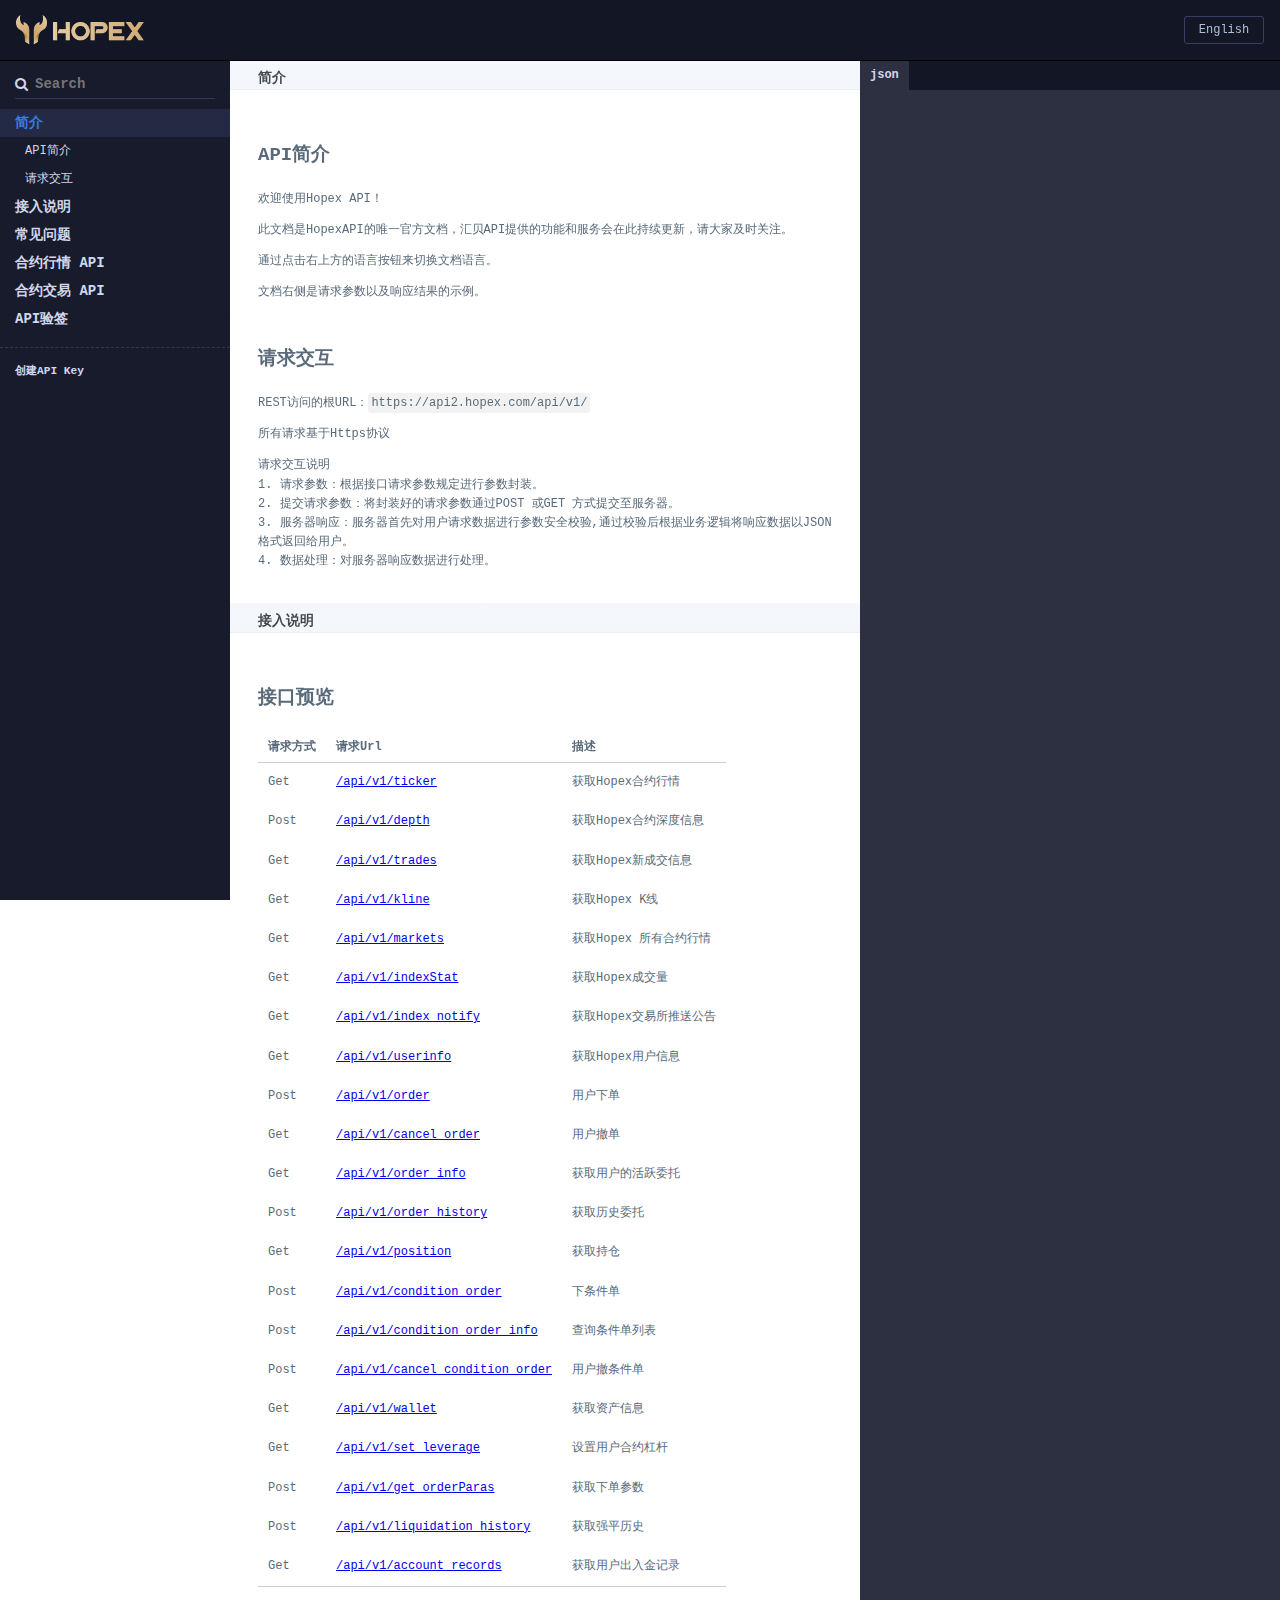
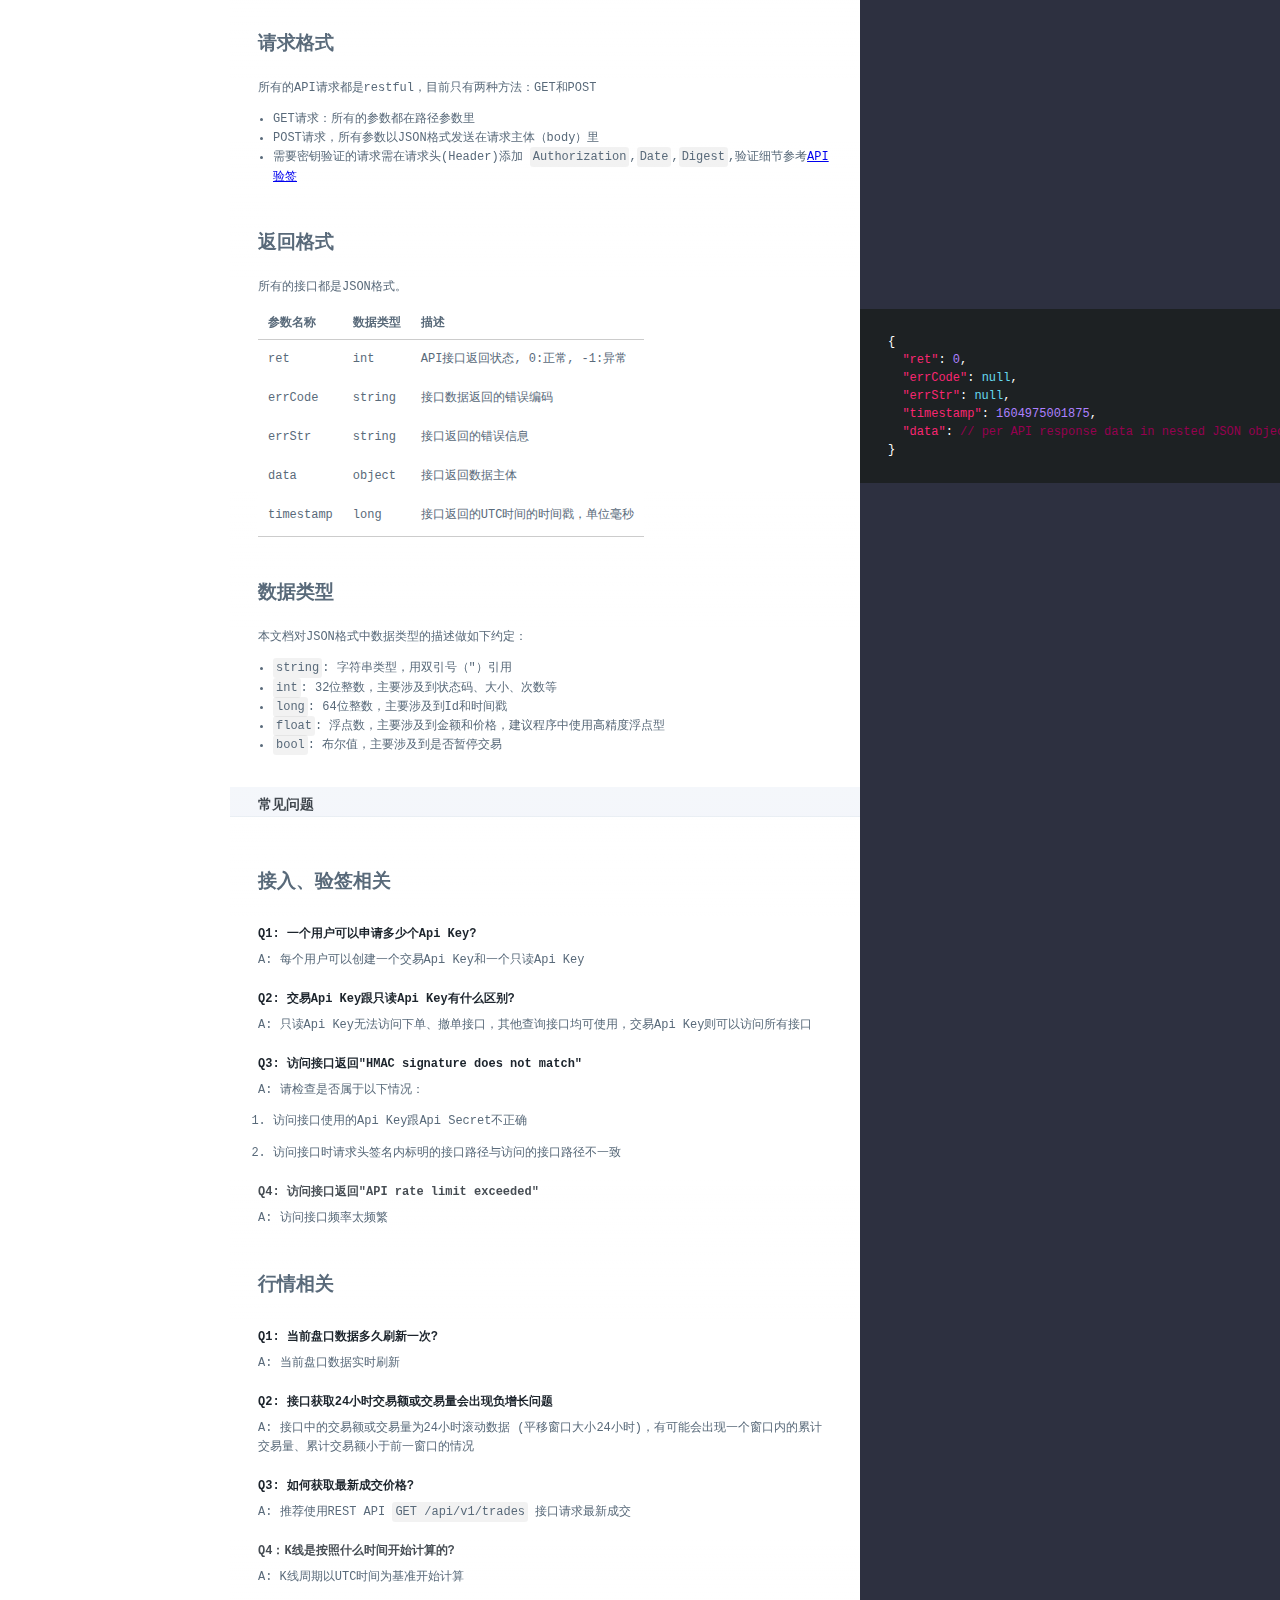
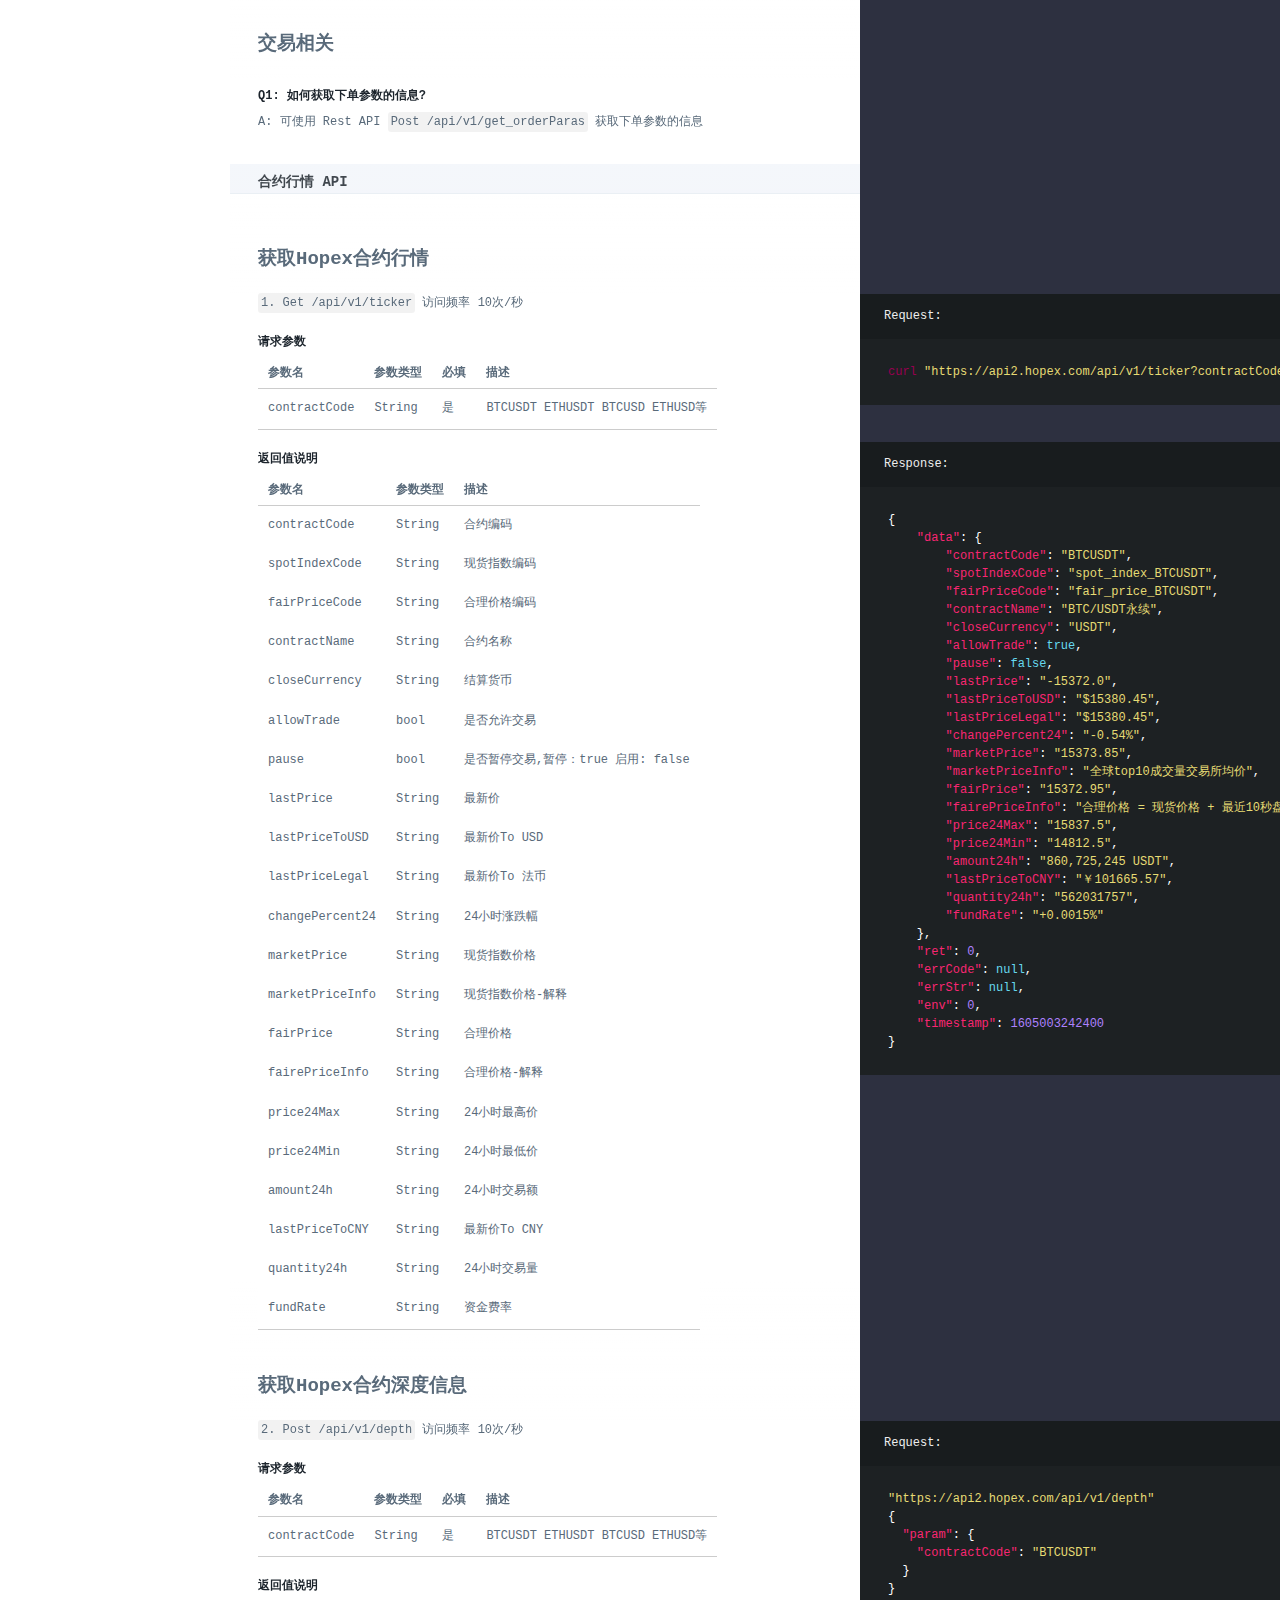
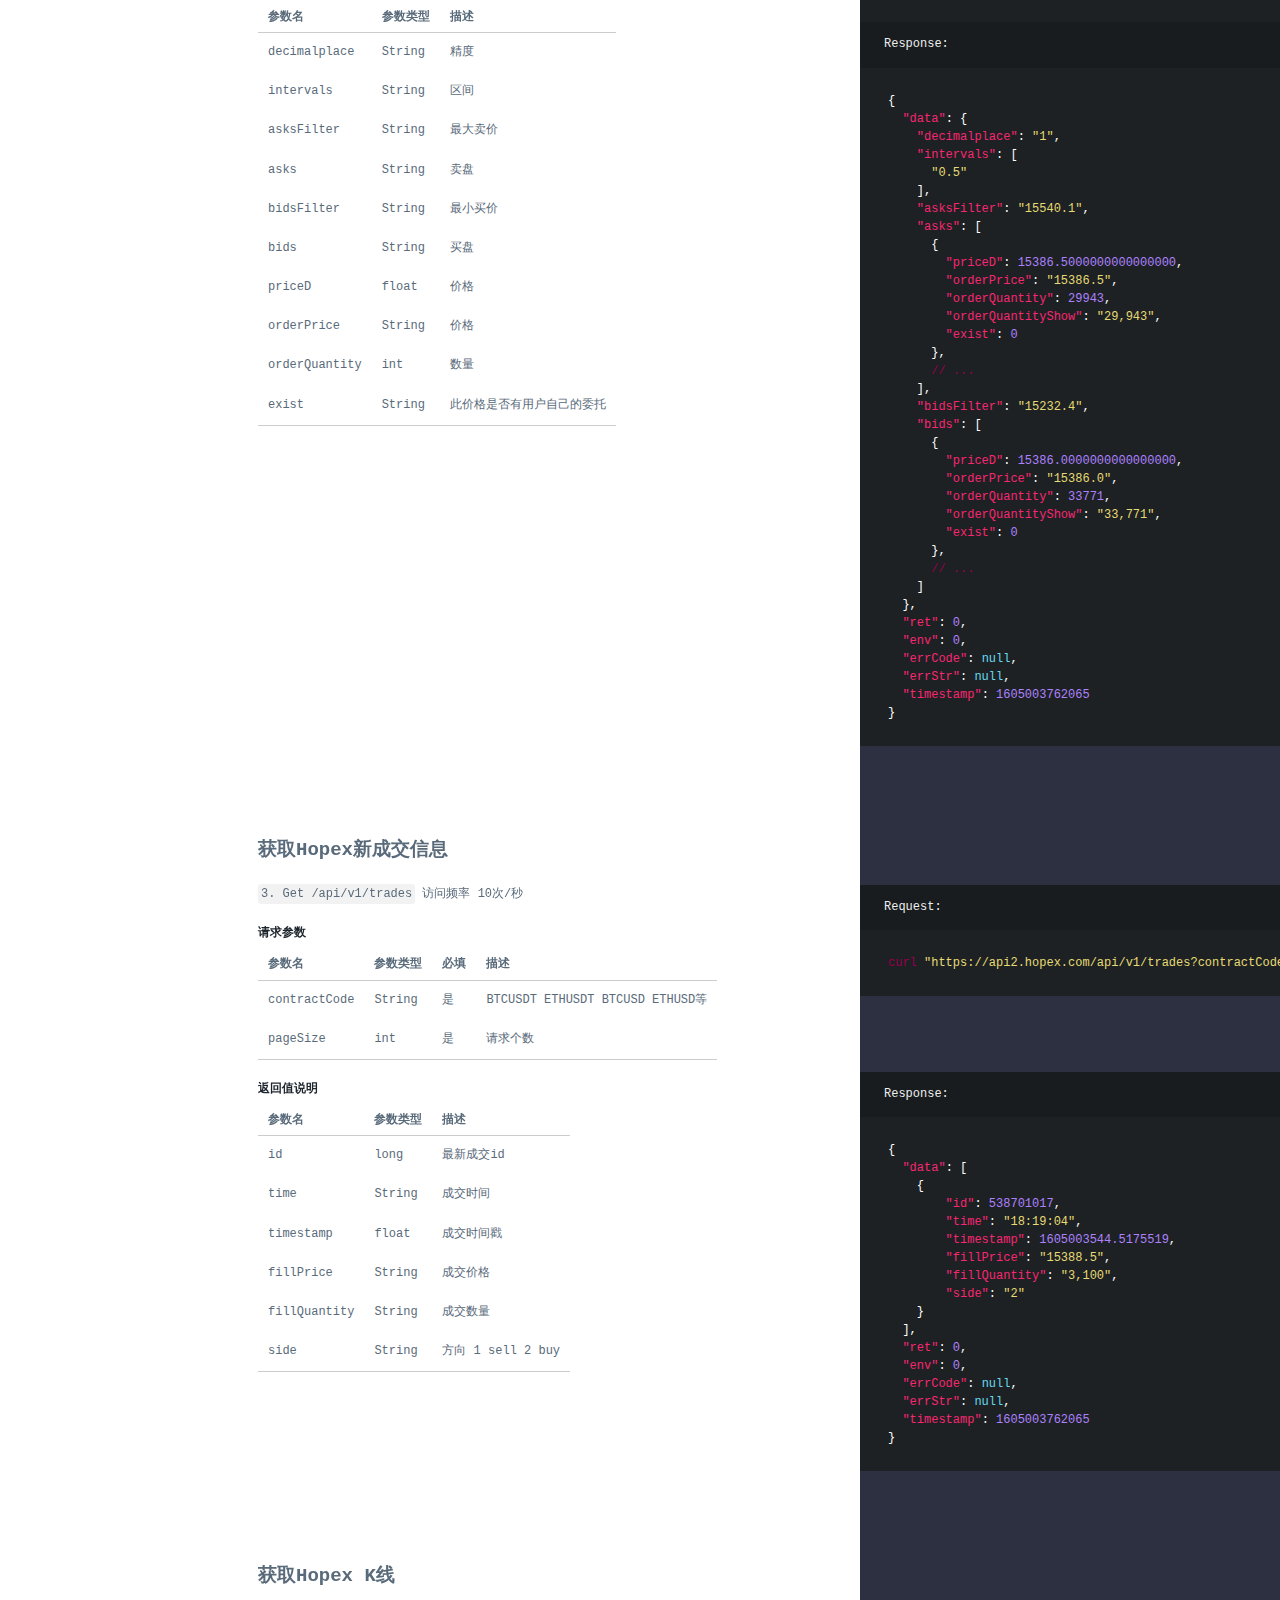
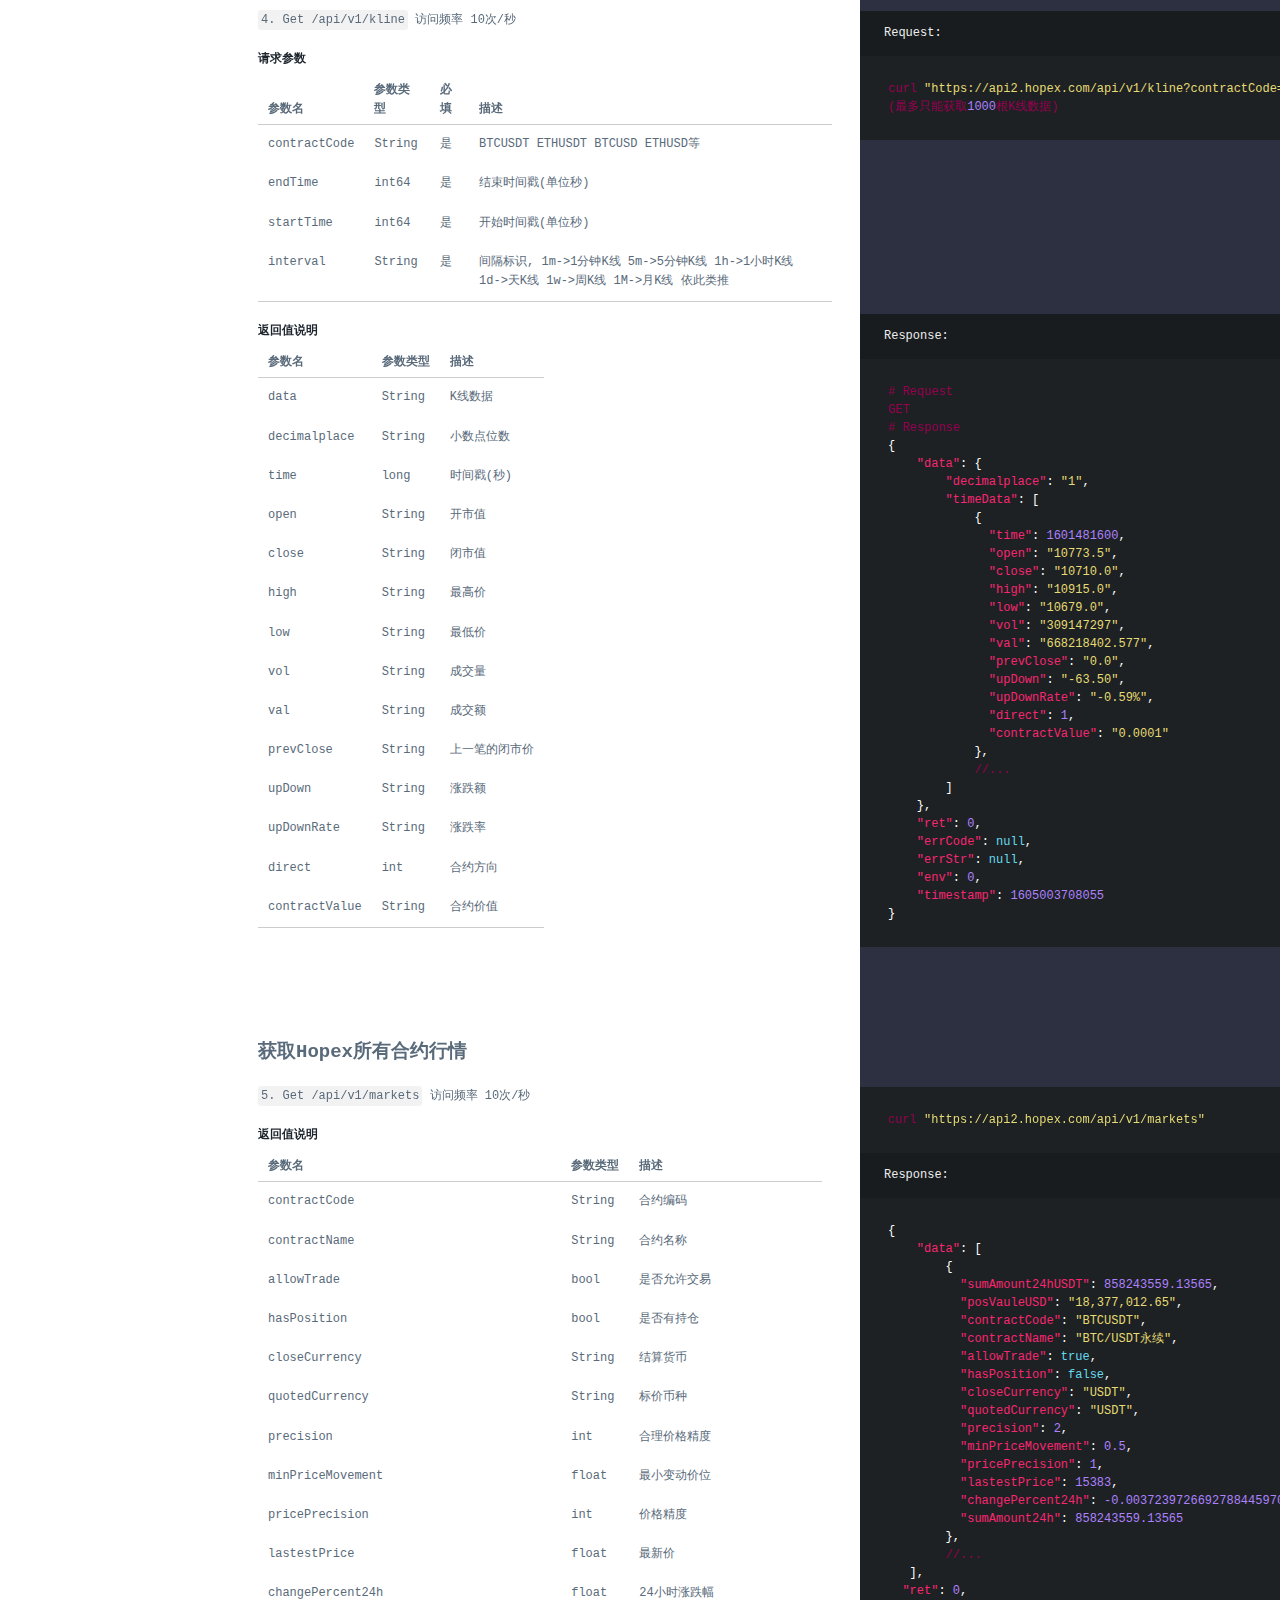
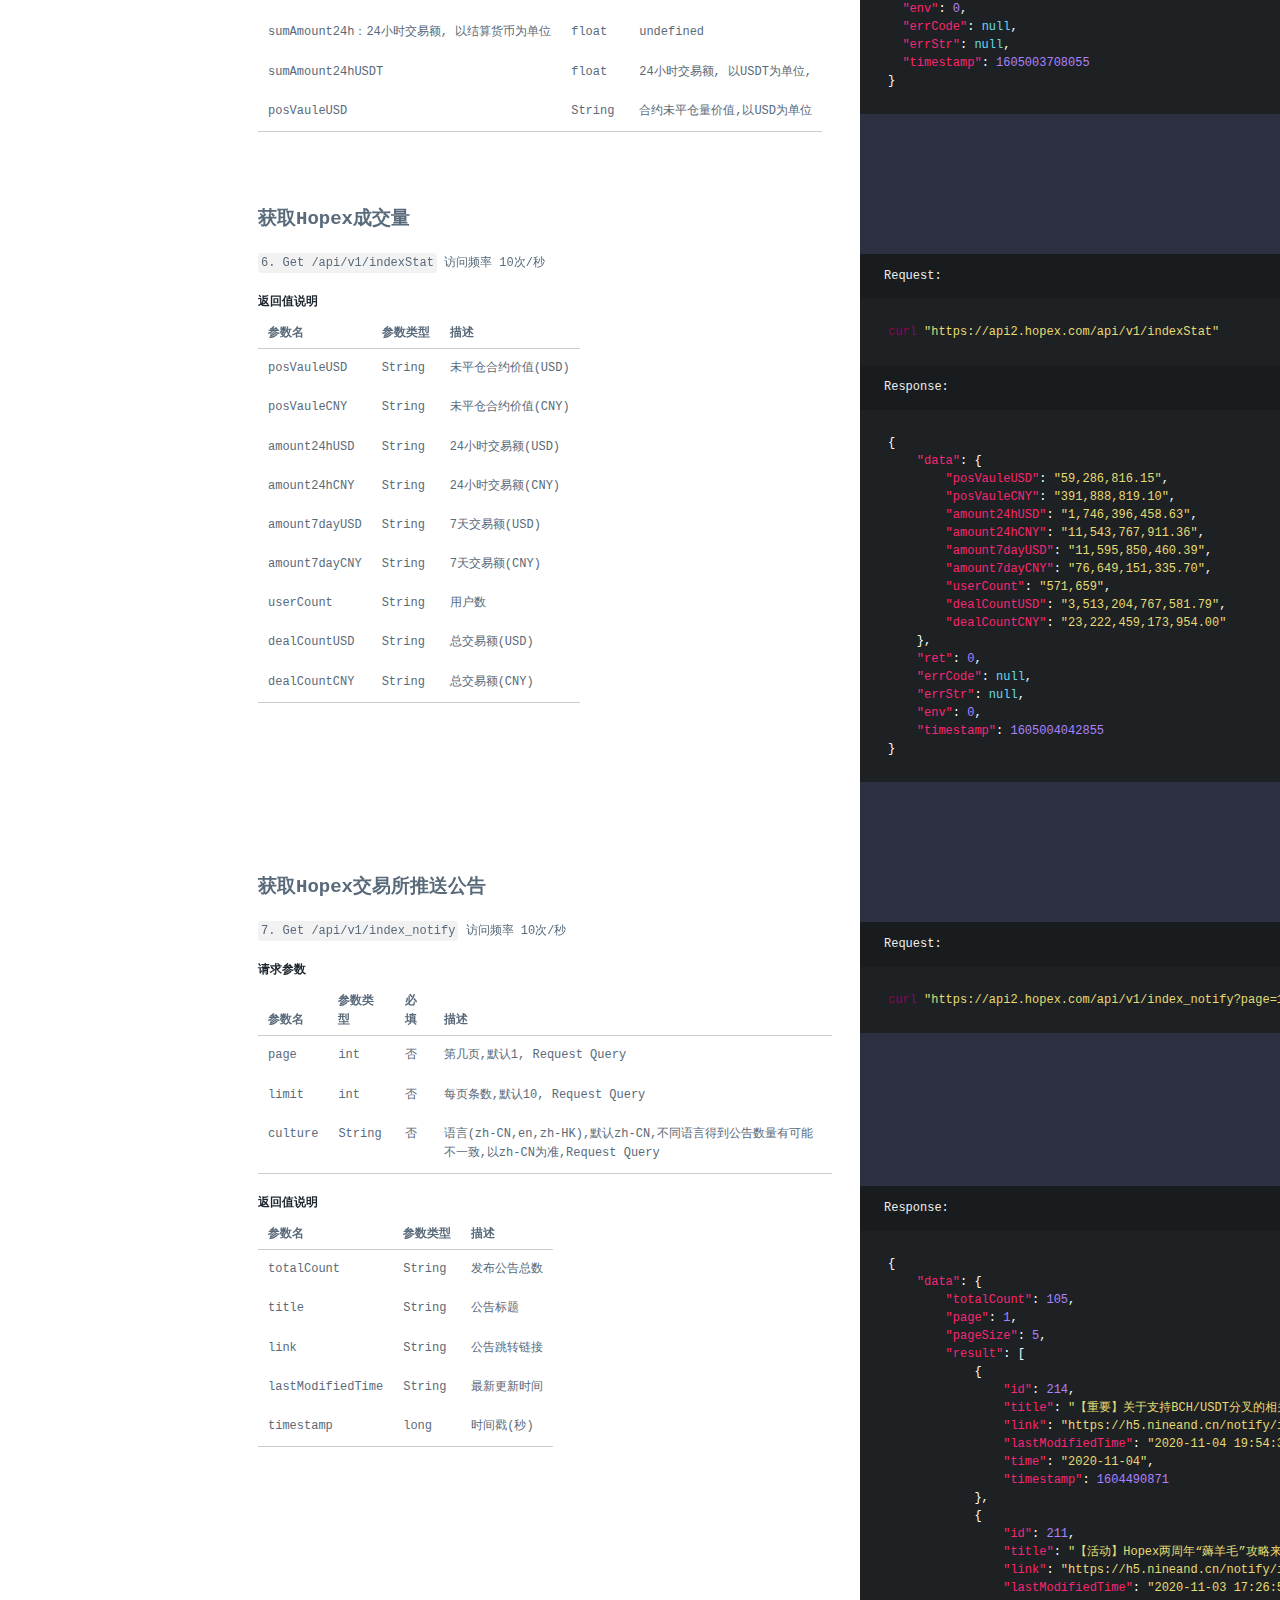
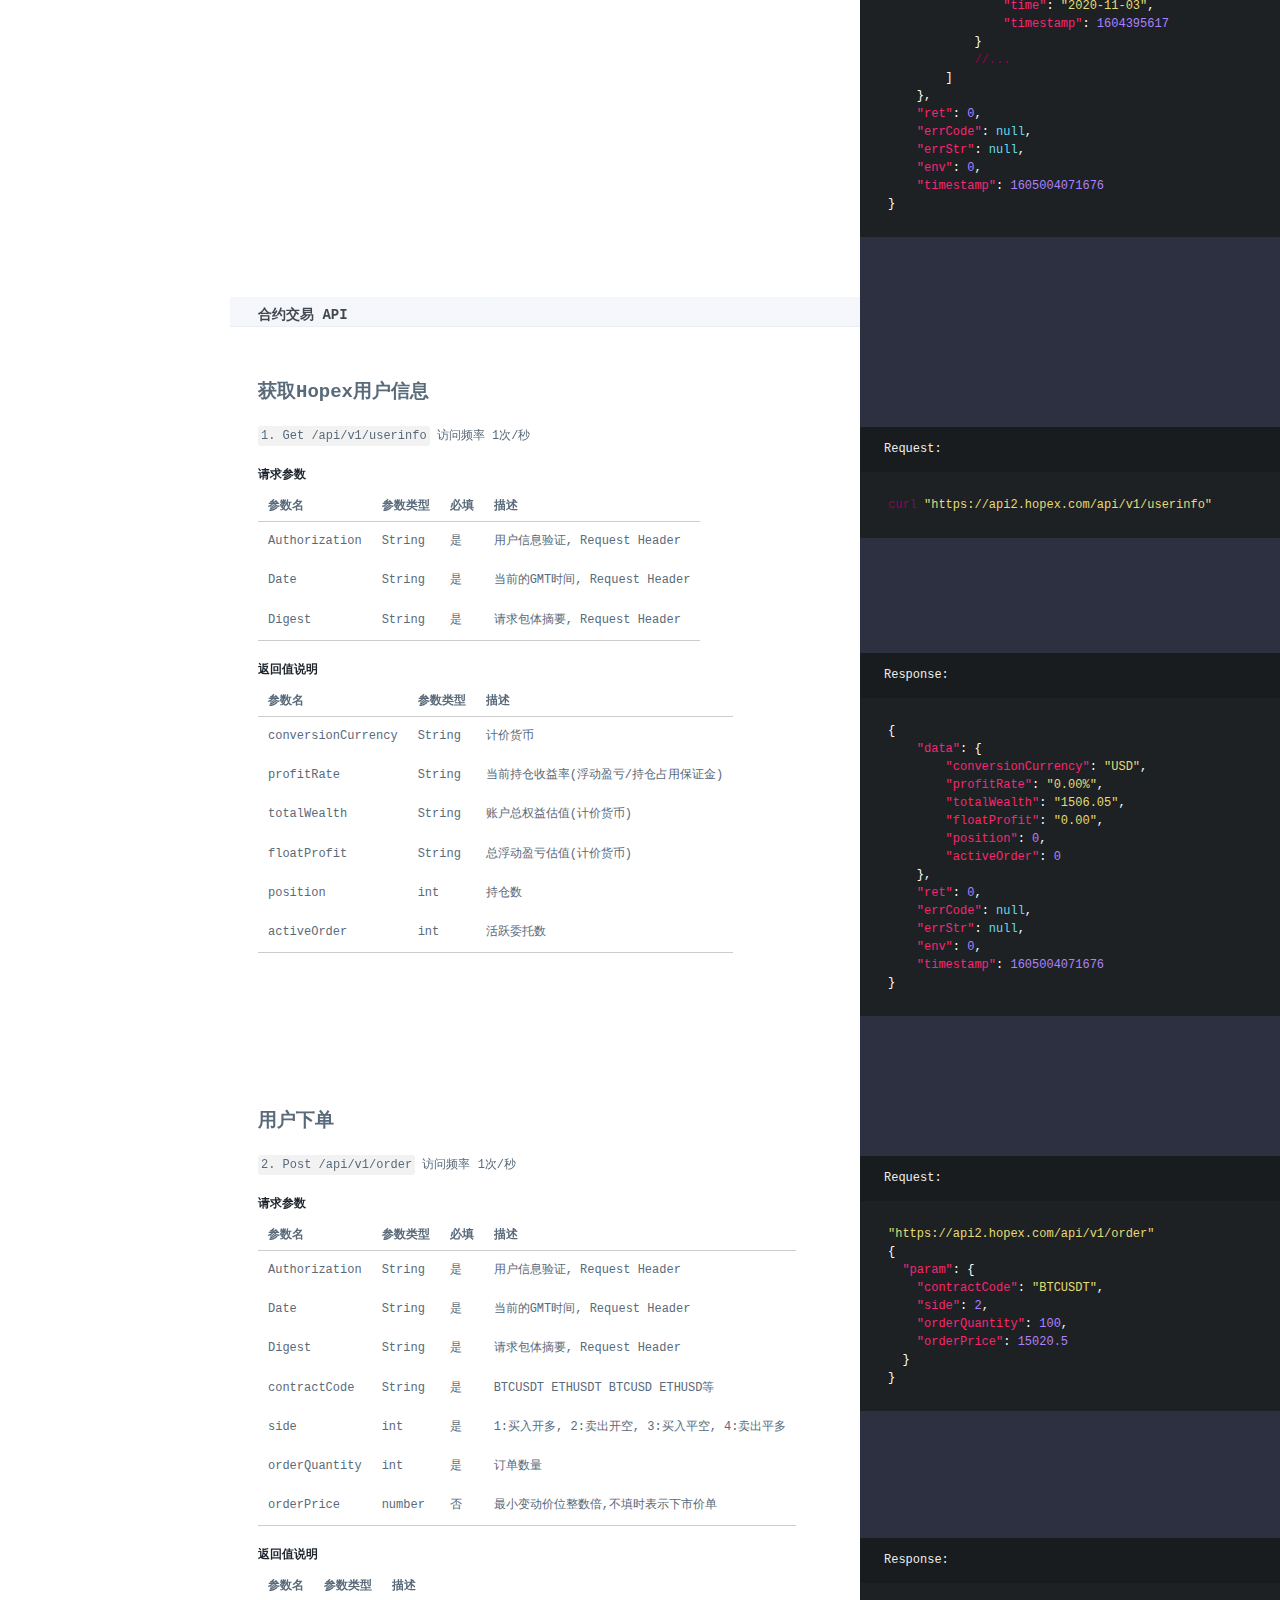
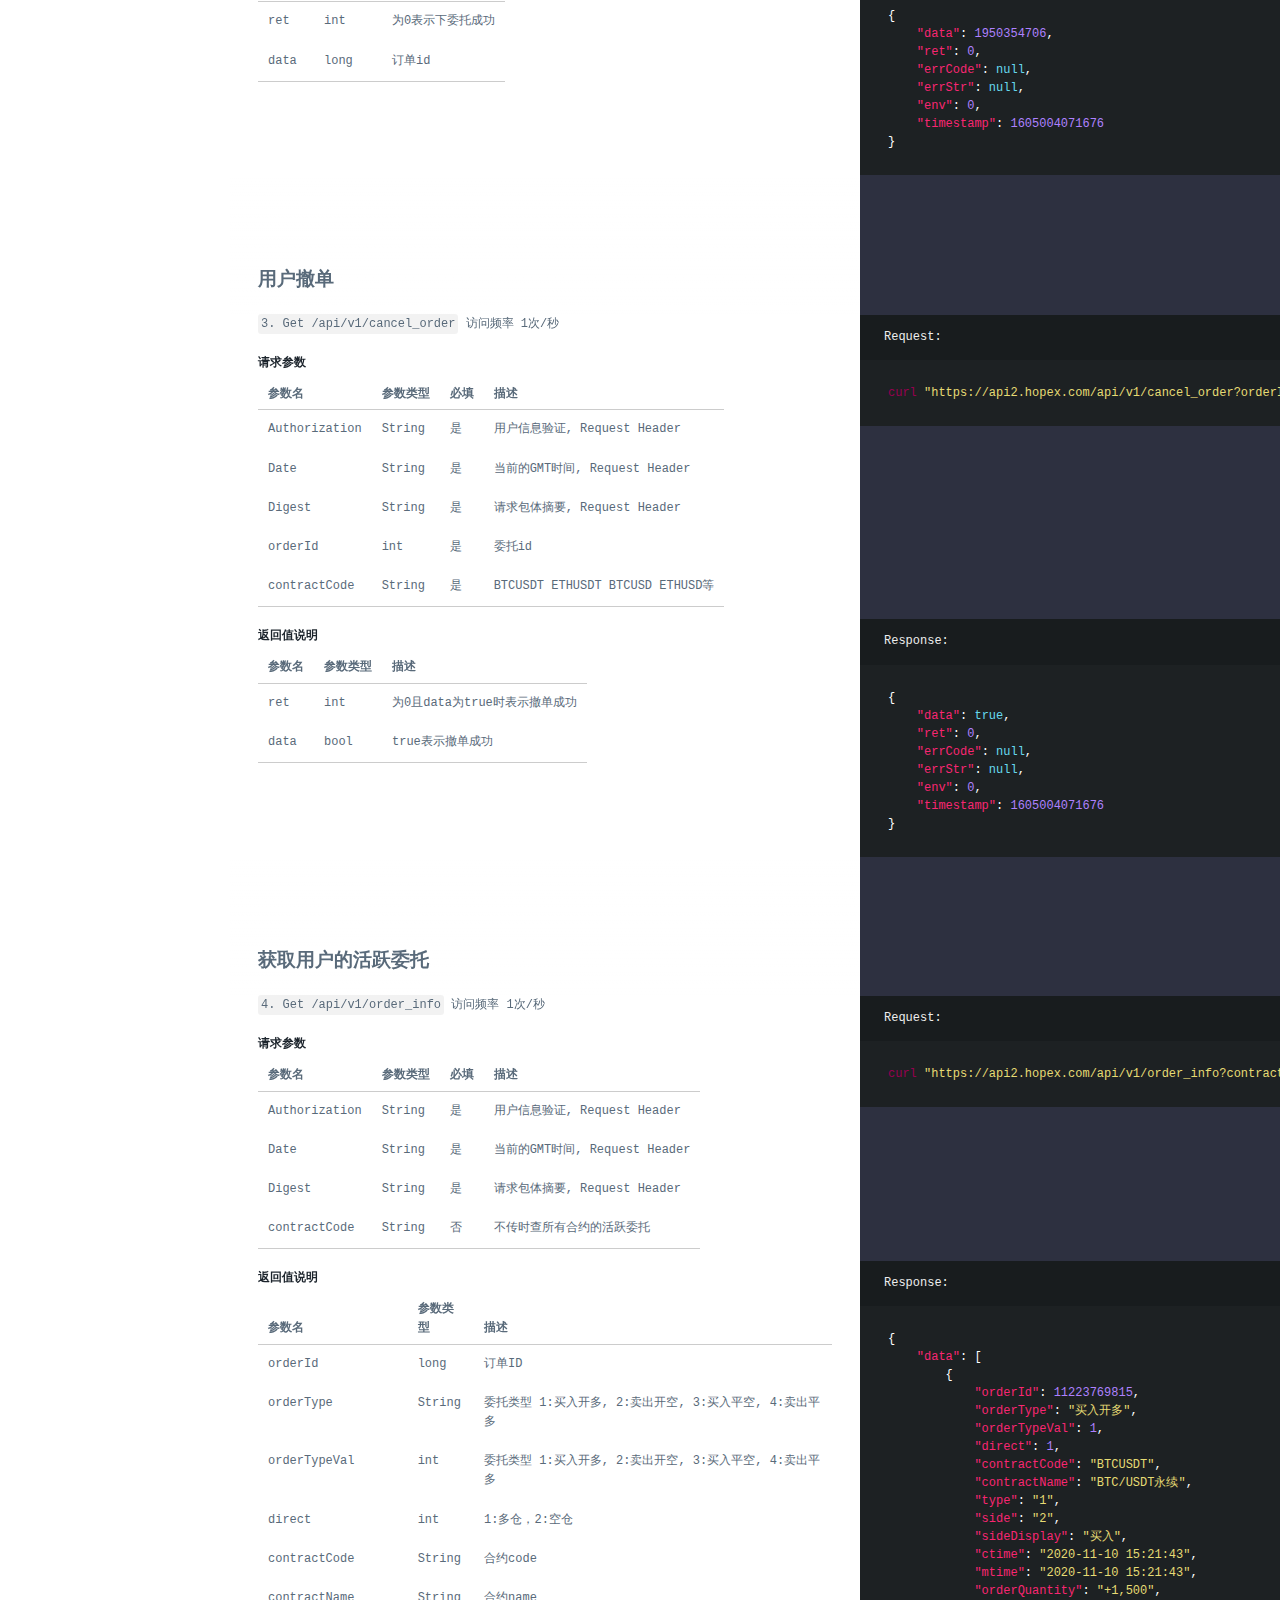
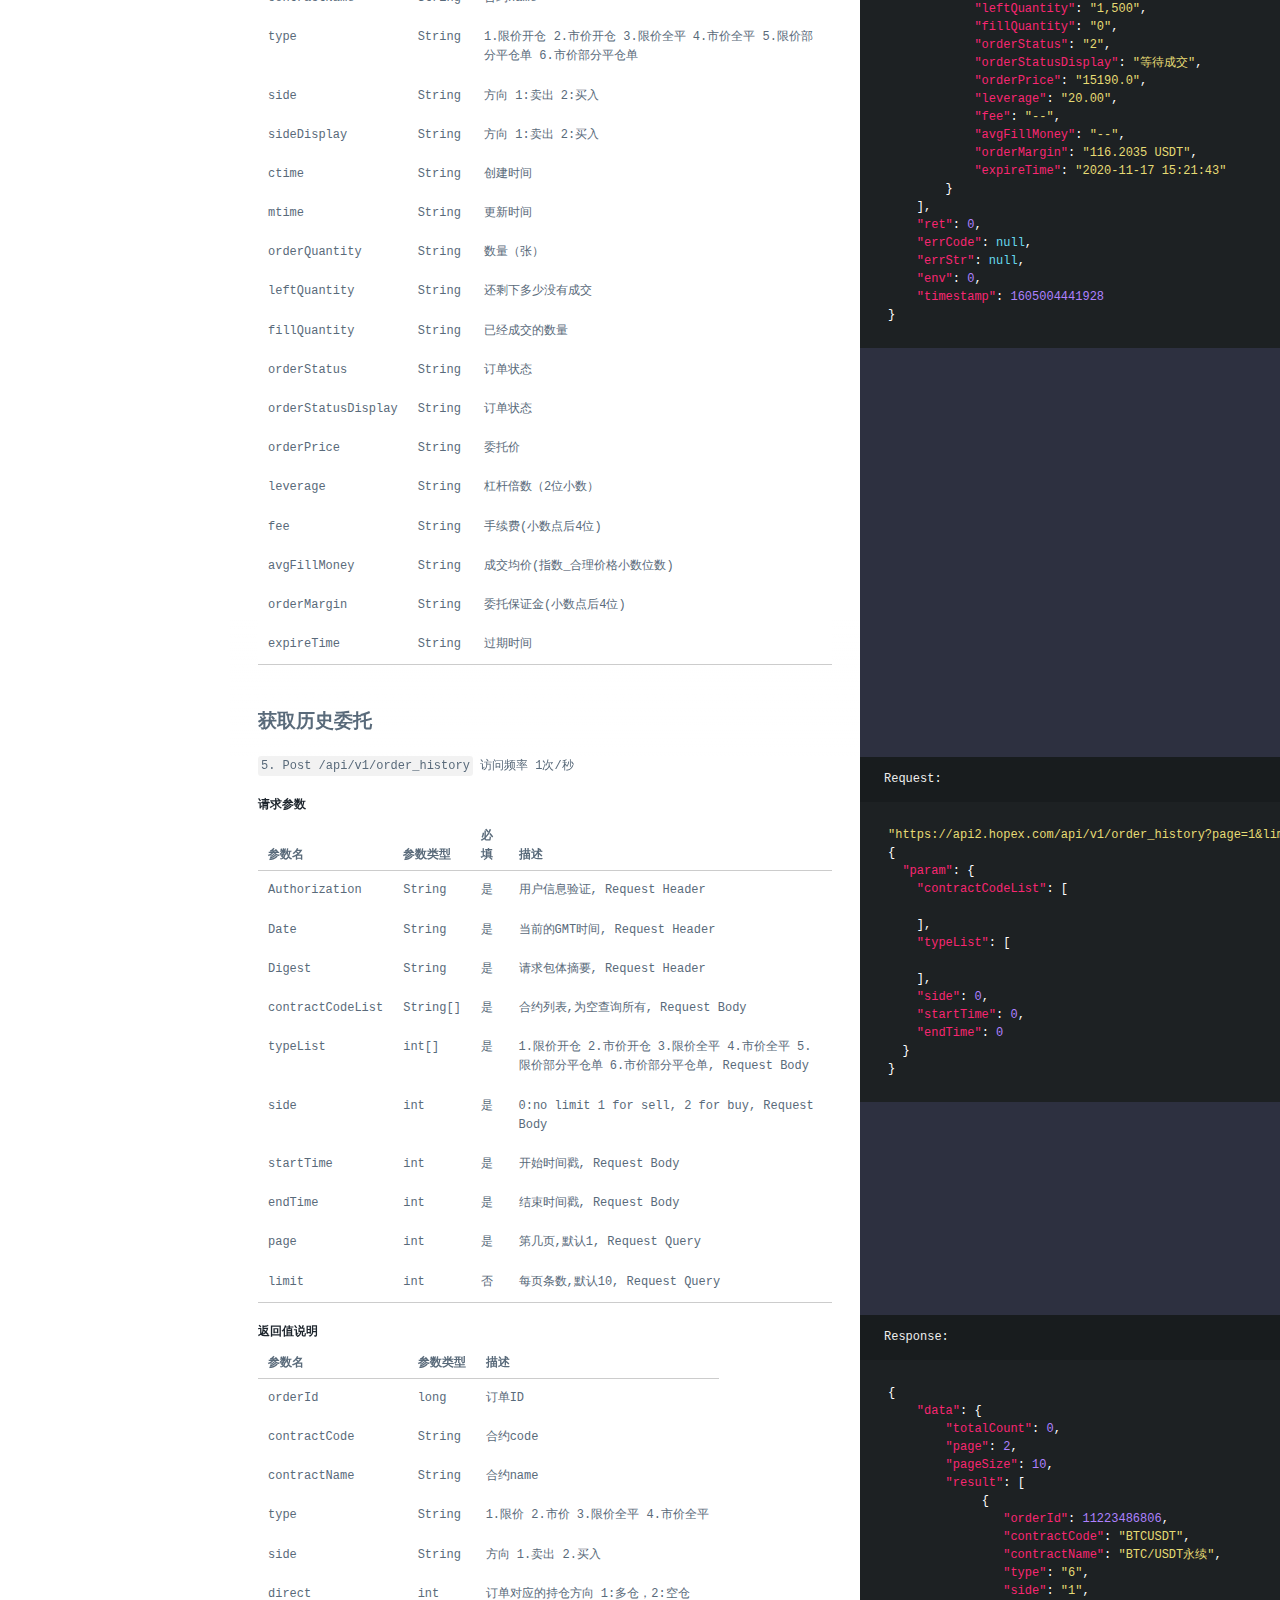
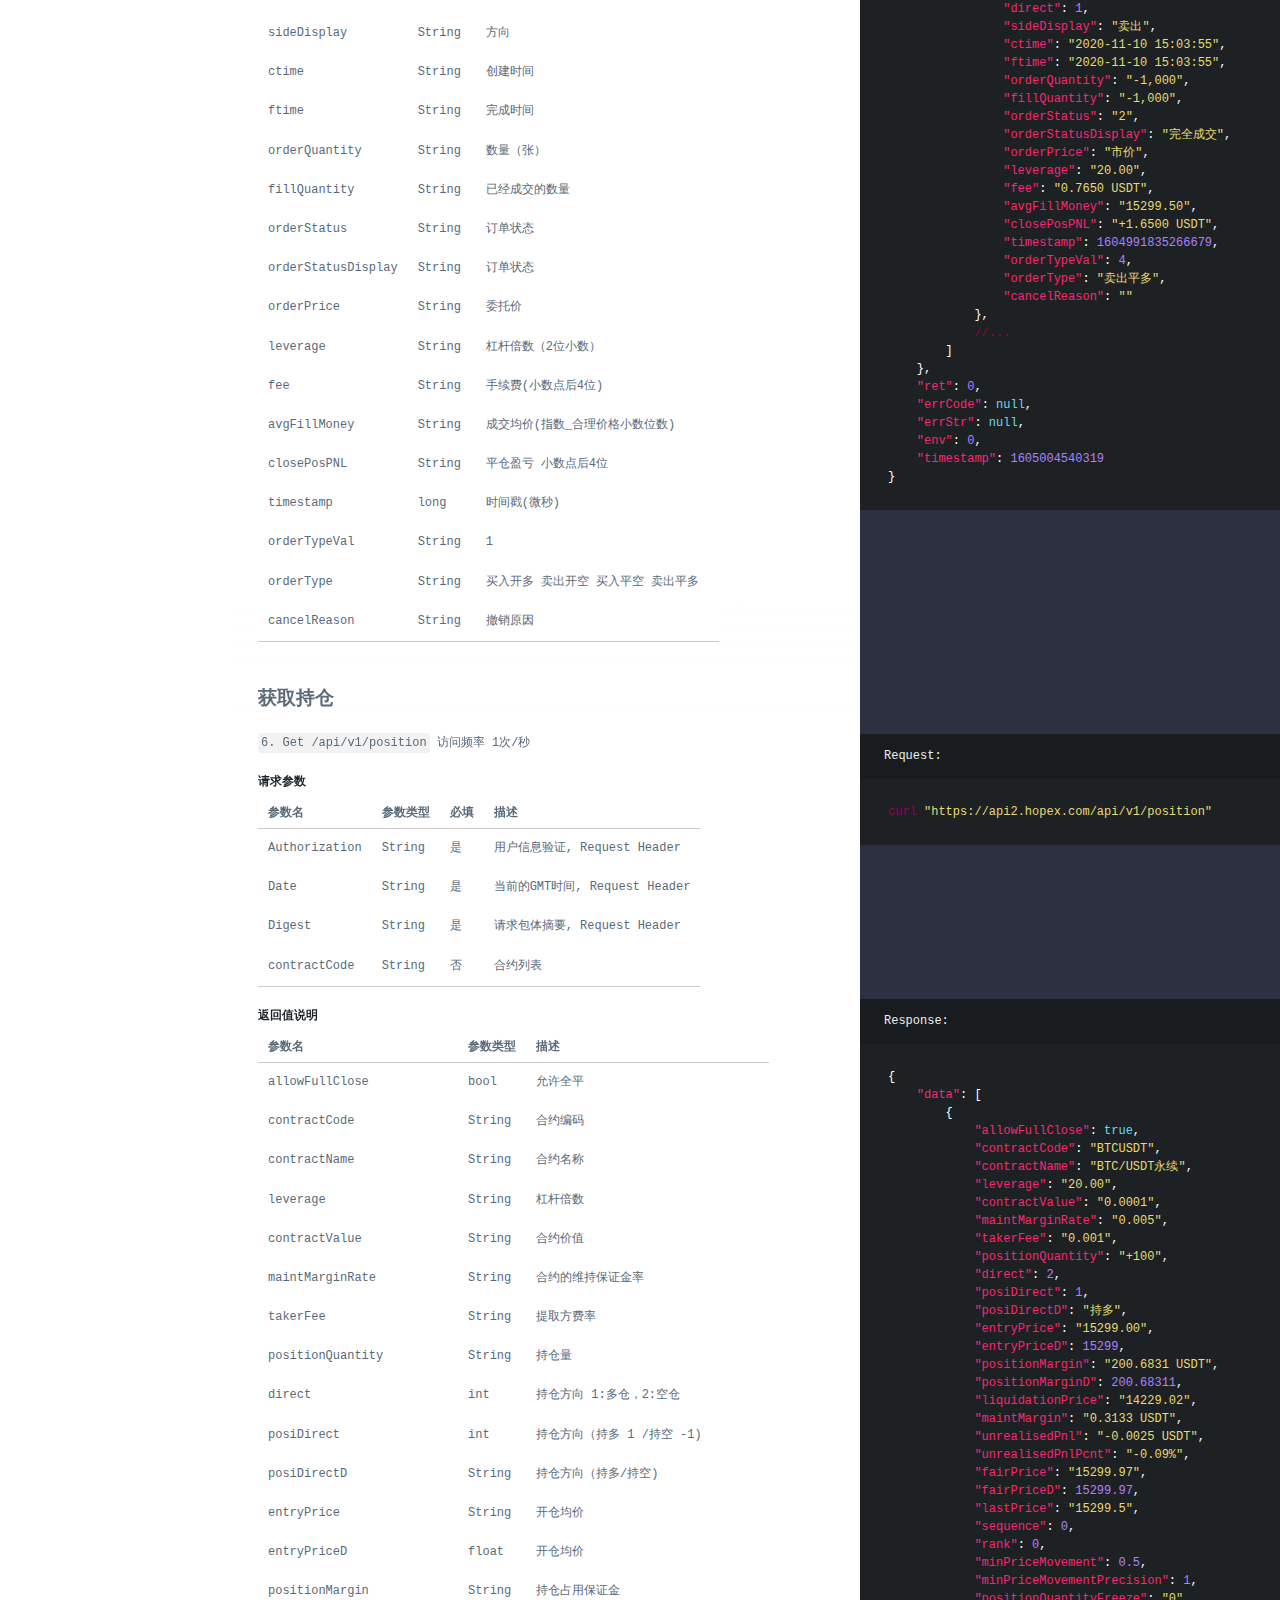
==== contract/v1/cn/index.html @ afe28ee0 "publish: update scss" ====
<!doctype html>
<html>
  <head>
    <meta charset="utf-8">
    <meta content="IE=edge,chrome=1" http-equiv="X-UA-Compatible">
    <meta name="viewport" content="width=device-width, initial-scale=1, maximum-scale=1">
    <link href="images/favicon-9a9f8eff.ico" rel="icon" type="image/ico" />
    <title>Hopex API</title>

    <style media="screen">
      .highlight table td { padding: 5px; }
.highlight table pre { margin: 0; }
.highlight .gh {
  color: #999999;
}
.highlight .sr {
  color: #f6aa11;
}
.highlight .go {
  color: #888888;
}
.highlight .gp {
  color: #555555;
}
.highlight .gs {
}
.highlight .gu {
  color: #aaaaaa;
}
.highlight .nb {
  color: #f6aa11;
}
.highlight .cm {
  color: #75715e;
}
.highlight .cp {
  color: #75715e;
}
.highlight .c1 {
  color: #75715e;
}
.highlight .cs {
  color: #75715e;
}
.highlight .c, .highlight .ch, .highlight .cd, .highlight .cpf {
  color: #75715e;
}
.highlight .err {
  color: #960050;
}
.highlight .gr {
  color: #960050;
}
.highlight .gt {
  color: #960050;
}
.highlight .gd {
  color: #49483e;
}
.highlight .gi {
  color: #49483e;
}
.highlight .ge {
  color: #49483e;
}
.highlight .kc {
  color: #66d9ef;
}
.highlight .kd {
  color: #66d9ef;
}
.highlight .kr {
  color: #66d9ef;
}
.highlight .no {
  color: #66d9ef;
}
.highlight .kt {
  color: #66d9ef;
}
.highlight .mf {
  color: #ae81ff;
}
.highlight .mh {
  color: #ae81ff;
}
.highlight .il {
  color: #ae81ff;
}
.highlight .mi {
  color: #ae81ff;
}
.highlight .mo {
  color: #ae81ff;
}
.highlight .m, .highlight .mb, .highlight .mx {
  color: #ae81ff;
}
.highlight .sc {
  color: #ae81ff;
}
.highlight .se {
  color: #ae81ff;
}
.highlight .ss {
  color: #ae81ff;
}
.highlight .sd {
  color: #e6db74;
}
.highlight .s2 {
  color: #e6db74;
}
.highlight .sb {
  color: #e6db74;
}
.highlight .sh {
  color: #e6db74;
}
.highlight .si {
  color: #e6db74;
}
.highlight .sx {
  color: #e6db74;
}
.highlight .s1 {
  color: #e6db74;
}
.highlight .s, .highlight .sa, .highlight .dl {
  color: #e6db74;
}
.highlight .na {
  color: #a6e22e;
}
.highlight .nc {
  color: #a6e22e;
}
.highlight .nd {
  color: #a6e22e;
}
.highlight .ne {
  color: #a6e22e;
}
.highlight .nf, .highlight .fm {
  color: #a6e22e;
}
.highlight .vc {
  color: #ffffff;
}
.highlight .nn {
  color: #ffffff;
}
.highlight .ni {
  color: #ffffff;
}
.highlight .bp {
  color: #ffffff;
}
.highlight .vg {
  color: #ffffff;
}
.highlight .vi {
  color: #ffffff;
}
.highlight .nv, .highlight .vm {
  color: #ffffff;
}
.highlight .w {
  color: #ffffff;
}
.highlight {
  color: #ffffff;
}
.highlight .n, .highlight .py, .highlight .nx {
  color: #ffffff;
}
.highlight .nl {
  color: #f92672;
}
.highlight .ow {
  color: #f92672;
}
.highlight .nt {
  color: #f92672;
}
.highlight .k, .highlight .kv {
  color: #f92672;
}
.highlight .kn {
  color: #f92672;
}
.highlight .kp {
  color: #f92672;
}
.highlight .o {
  color: #f92672;
}
    </style>
    <style media="print">
      * {
        -webkit-transition:none!important;
        transition:none!important;
      }
      .highlight table td { padding: 5px; }
.highlight table pre { margin: 0; }
.highlight, .highlight .w {
  color: #586e75;
}
.highlight .err {
  color: #002b36;
  background-color: #dc322f;
}
.highlight .c, .highlight .ch, .highlight .cd, .highlight .cm, .highlight .cpf, .highlight .c1, .highlight .cs {
  color: #657b83;
}
.highlight .cp {
  color: #b58900;
}
.highlight .nt {
  color: #b58900;
}
.highlight .o, .highlight .ow {
  color: #93a1a1;
}
.highlight .p, .highlight .pi {
  color: #93a1a1;
}
.highlight .gi {
  color: #859900;
}
.highlight .gd {
  color: #dc322f;
}
.highlight .gh {
  color: #268bd2;
  background-color: #002b36;
  font-weight: bold;
}
.highlight .k, .highlight .kn, .highlight .kp, .highlight .kr, .highlight .kv {
  color: #6c71c4;
}
.highlight .kc {
  color: #cb4b16;
}
.highlight .kt {
  color: #cb4b16;
}
.highlight .kd {
  color: #cb4b16;
}
.highlight .s, .highlight .sa, .highlight .sb, .highlight .sc, .highlight .dl, .highlight .sd, .highlight .s2, .highlight .sh, .highlight .sx, .highlight .s1 {
  color: #859900;
}
.highlight .sr {
  color: #2aa198;
}
.highlight .si {
  color: #d33682;
}
.highlight .se {
  color: #d33682;
}
.highlight .nn {
  color: #b58900;
}
.highlight .nc {
  color: #b58900;
}
.highlight .no {
  color: #b58900;
}
.highlight .na {
  color: #268bd2;
}
.highlight .m, .highlight .mb, .highlight .mf, .highlight .mh, .highlight .mi, .highlight .il, .highlight .mo, .highlight .mx {
  color: #859900;
}
.highlight .ss {
  color: #859900;
}
    </style>
    <link href="stylesheets/screen-ac9427a5.css" rel="stylesheet" media="screen" />
    <link href="stylesheets/print-628c1a7f.css" rel="stylesheet" media="print" />
      <script src="javascripts/all-e033bdd3.js"></script>

  </head>

  <body class="index" data-languages="[&quot;json&quot;]">
    <a href="#" id="nav-button">
      <span>
        NAV
        <img src="images/navbar-cad8cdcb.png" alt="" />
      </span>
    </a>
    <header>
      <div class="flex_box">
        <img src="images/logo_v1-992d9088.png" class="logo" alt="" />
        <div class="nav_box">
          <span class="nav_cell" style="display: none">
            <a href="javascript:;" class="nav_first">v1<i class="icon_nav"></i></a>
            <ul class="nav_ul">
              <li>
                <a href="/docs/contract/v1/en/" id="v1_url">v1</a>
              </li>
            </ul>
          </span>
        </div>
      </div>
      <a href="/docs/contract/v1/cn/" class="lang" id="lang_box">简体中文</a>
    </header>
    <div class="toc-wrapper">
        <div class="lang-selector">
              <a href="#" data-language-name="json">json</a>
        </div>
        <div class="search">
          <input type="text" class="search" id="input-search" placeholder="Search">
        </div>
        <ul class="search-results"></ul>
      <ul id="toc" class="toc-list-h1">
          <li>
            <a href="#5ea2e0cde2" class="toc-h1 toc-link" data-title="简介">简介</a>
              <ul class="toc-list-h2">
                  <li>
                    <a href="#api" class="toc-h2 toc-link" data-title="API简介">API简介</a>
                  </li>
                  <li>
                    <a href="#d9ed27b09f" class="toc-h2 toc-link" data-title="请求交互">请求交互</a>
                  </li>
              </ul>
          </li>
          <li>
            <a href="#2d07d50c97" class="toc-h1 toc-link" data-title="接入说明">接入说明</a>
              <ul class="toc-list-h2">
                  <li>
                    <a href="#c2df8aa4e0" class="toc-h2 toc-link" data-title="接口预览">接口预览</a>
                  </li>
                  <li>
                    <a href="#21d67c3c4c" class="toc-h2 toc-link" data-title="请求格式">请求格式</a>
                  </li>
                  <li>
                    <a href="#dac673286f" class="toc-h2 toc-link" data-title="返回格式">返回格式</a>
                  </li>
                  <li>
                    <a href="#b031dc9a85" class="toc-h2 toc-link" data-title="数据类型">数据类型</a>
                  </li>
              </ul>
          </li>
          <li>
            <a href="#0adb1147b3" class="toc-h1 toc-link" data-title="常见问题">常见问题</a>
              <ul class="toc-list-h2">
                  <li>
                    <a href="#cb2d08126e" class="toc-h2 toc-link" data-title="接入、验签相关">接入、验签相关</a>
                  </li>
                  <li>
                    <a href="#43ee760de5" class="toc-h2 toc-link" data-title="行情相关">行情相关</a>
                  </li>
                  <li>
                    <a href="#d9c242c3fe" class="toc-h2 toc-link" data-title="交易相关">交易相关</a>
                  </li>
              </ul>
          </li>
          <li>
            <a href="#api-2" class="toc-h1 toc-link" data-title="合约行情 API">合约行情 API</a>
              <ul class="toc-list-h2">
                  <li>
                    <a href="#hopex" class="toc-h2 toc-link" data-title="获取Hopex合约行情">获取Hopex合约行情</a>
                  </li>
                  <li>
                    <a href="#hopex-2" class="toc-h2 toc-link" data-title="获取Hopex合约深度信息">获取Hopex合约深度信息</a>
                  </li>
                  <li>
                    <a href="#hopex-3" class="toc-h2 toc-link" data-title="获取Hopex新成交信息">获取Hopex新成交信息</a>
                  </li>
                  <li>
                    <a href="#hopex-k" class="toc-h2 toc-link" data-title="获取Hopex K线">获取Hopex K线</a>
                  </li>
                  <li>
                    <a href="#hopex-4" class="toc-h2 toc-link" data-title="获取Hopex所有合约行情">获取Hopex所有合约行情</a>
                  </li>
                  <li>
                    <a href="#hopex-5" class="toc-h2 toc-link" data-title="获取Hopex成交量">获取Hopex成交量</a>
                  </li>
                  <li>
                    <a href="#hopex-6" class="toc-h2 toc-link" data-title="获取Hopex交易所推送公告">获取Hopex交易所推送公告</a>
                  </li>
              </ul>
          </li>
          <li>
            <a href="#api-3" class="toc-h1 toc-link" data-title="合约交易 API">合约交易 API</a>
              <ul class="toc-list-h2">
                  <li>
                    <a href="#hopex-7" class="toc-h2 toc-link" data-title="获取Hopex用户信息">获取Hopex用户信息</a>
                  </li>
                  <li>
                    <a href="#73292b0f57" class="toc-h2 toc-link" data-title="用户下单">用户下单</a>
                  </li>
                  <li>
                    <a href="#11d9e25be8" class="toc-h2 toc-link" data-title="用户撤单">用户撤单</a>
                  </li>
                  <li>
                    <a href="#51eddc5aa9" class="toc-h2 toc-link" data-title="获取用户的活跃委托">获取用户的活跃委托</a>
                  </li>
                  <li>
                    <a href="#4212d667d1" class="toc-h2 toc-link" data-title="获取历史委托">获取历史委托</a>
                  </li>
                  <li>
                    <a href="#94eccbb1b8" class="toc-h2 toc-link" data-title="获取持仓">获取持仓</a>
                  </li>
                  <li>
                    <a href="#f9e87fb381" class="toc-h2 toc-link" data-title="用户下条件单">用户下条件单</a>
                  </li>
                  <li>
                    <a href="#4d2cea97f7" class="toc-h2 toc-link" data-title="查询条件单列表">查询条件单列表</a>
                  </li>
                  <li>
                    <a href="#6a6d683558" class="toc-h2 toc-link" data-title="用户撤条件单">用户撤条件单</a>
                  </li>
                  <li>
                    <a href="#224168edc1" class="toc-h2 toc-link" data-title="获取资产信息">获取资产信息</a>
                  </li>
                  <li>
                    <a href="#24da12c248" class="toc-h2 toc-link" data-title="设置用户合约杠杆">设置用户合约杠杆</a>
                  </li>
                  <li>
                    <a href="#ed645b50df" class="toc-h2 toc-link" data-title="获取下单参数">获取下单参数</a>
                  </li>
                  <li>
                    <a href="#17307ac747" class="toc-h2 toc-link" data-title="获取强平历史">获取强平历史</a>
                  </li>
                  <li>
                    <a href="#8e62101ca9" class="toc-h2 toc-link" data-title="获取用户出入金记录">获取用户出入金记录</a>
                  </li>
              </ul>
          </li>
          <li>
            <a href="#api-4" class="toc-h1 toc-link" data-title="API验签">API验签</a>
              <ul class="toc-list-h2">
                  <li>
                    <a href="#c81b9fb21f" class="toc-h2 toc-link" data-title="验证细节">验证细节</a>
                  </li>
                  <li>
                    <a href="#a9e7f6e403" class="toc-h2 toc-link" data-title="示例程序">示例程序</a>
                  </li>
                  <li>
                    <a href="#demo" class="toc-h2 toc-link" data-title="示例Demo">示例Demo</a>
                  </li>
              </ul>
          </li>
      </ul>
        <ul class="toc-footer">
            <li><a href='https://web.hopex.com/myaccount?page=ApiManage'>创建API Key</a></li>
        </ul>
    </div>
    <div class="page-wrapper">
      <div class="dark-box"></div>
      <div class="content">
        <h1 id='5ea2e0cde2'>简介</h1><h2 id='api'>API简介</h2>
<p>欢迎使用Hopex API！</p>

<p>此文档是HopexAPI的唯一官方文档，汇贝API提供的功能和服务会在此持续更新，请大家及时关注。</p>

<p>通过点击右上方的语言按钮来切换文档语言。</p>

<p>文档右侧是请求参数以及响应结果的示例。</p>
<h2 id='d9ed27b09f'>请求交互</h2>
<p>REST访问的根URL：<code>https://api2.hopex.com/api/v1/</code> </p>

<p>所有请求基于Https协议</p>

<p>请求交互说明<br>
1. 请求参数：根据接口请求参数规定进行参数封装。<br>
2. 提交请求参数：将封装好的请求参数通过POST 或GET 方式提交至服务器。<br>
3. 服务器响应：服务器首先对用户请求数据进行参数安全校验,通过校验后根据业务逻辑将响应数据以JSON格式返回给用户。<br>
4. 数据处理：对服务器响应数据进行处理。 </p>
<h1 id='2d07d50c97'>接入说明</h1><h2 id='c2df8aa4e0'>接口预览</h2>
<table><thead>
<tr>
<th style="text-align: left">请求方式</th>
<th style="text-align: left">请求Url</th>
<th style="text-align: left">描述</th>
</tr>
</thead><tbody>
<tr>
<td style="text-align: left">Get</td>
<td style="text-align: left"><a href="#hopex">/api/v1/ticker</a></td>
<td style="text-align: left">获取Hopex合约行情</td>
</tr>
<tr>
<td style="text-align: left">Post</td>
<td style="text-align: left"><a href="#hopex-2">/api/v1/depth</a></td>
<td style="text-align: left">获取Hopex合约深度信息</td>
</tr>
<tr>
<td style="text-align: left">Get</td>
<td style="text-align: left"><a href="#hopex-3">/api/v1/trades</a></td>
<td style="text-align: left">获取Hopex新成交信息</td>
</tr>
<tr>
<td style="text-align: left">Get</td>
<td style="text-align: left"><a href="#hopex-k">/api/v1/kline</a></td>
<td style="text-align: left">获取Hopex K线</td>
</tr>
<tr>
<td style="text-align: left">Get</td>
<td style="text-align: left"><a href="#hopex-4">/api/v1/markets</a></td>
<td style="text-align: left">获取Hopex 所有合约行情</td>
</tr>
<tr>
<td style="text-align: left">Get</td>
<td style="text-align: left"><a href="#hopex-5">/api/v1/indexStat</a></td>
<td style="text-align: left">获取Hopex成交量</td>
</tr>
<tr>
<td style="text-align: left">Get</td>
<td style="text-align: left"><a href="#hopex-6">/api/v1/index_notify</a></td>
<td style="text-align: left">获取Hopex交易所推送公告</td>
</tr>
<tr>
<td style="text-align: left">Get</td>
<td style="text-align: left"><a href="#hopex-7">/api/v1/userinfo</a></td>
<td style="text-align: left">获取Hopex用户信息</td>
</tr>
<tr>
<td style="text-align: left">Post</td>
<td style="text-align: left"><a href="#73292b0f57">/api/v1/order</a></td>
<td style="text-align: left">用户下单</td>
</tr>
<tr>
<td style="text-align: left">Get</td>
<td style="text-align: left"><a href="#11d9e25be8">/api/v1/cancel_order</a></td>
<td style="text-align: left">用户撤单</td>
</tr>
<tr>
<td style="text-align: left">Get</td>
<td style="text-align: left"><a href="#51eddc5aa9">/api/v1/order_info</a></td>
<td style="text-align: left">获取用户的活跃委托</td>
</tr>
<tr>
<td style="text-align: left">Post</td>
<td style="text-align: left"><a href="#4212d667d1">/api/v1/order_history</a></td>
<td style="text-align: left">获取历史委托</td>
</tr>
<tr>
<td style="text-align: left">Get</td>
<td style="text-align: left"><a href="#94eccbb1b8">/api/v1/position</a></td>
<td style="text-align: left">获取持仓</td>
</tr>
<tr>
<td style="text-align: left">Post</td>
<td style="text-align: left"><a href="#f9e87fb381">/api/v1/condition_order</a></td>
<td style="text-align: left">下条件单</td>
</tr>
<tr>
<td style="text-align: left">Post</td>
<td style="text-align: left"><a href="#4d2cea97f7">/api/v1/condition_order_info</a></td>
<td style="text-align: left">查询条件单列表</td>
</tr>
<tr>
<td style="text-align: left">Post</td>
<td style="text-align: left"><a href="#6a6d683558">/api/v1/cancel_condition_order</a></td>
<td style="text-align: left">用户撤条件单</td>
</tr>
<tr>
<td style="text-align: left">Get</td>
<td style="text-align: left"><a href="#224168edc1">/api/v1/wallet</a></td>
<td style="text-align: left">获取资产信息</td>
</tr>
<tr>
<td style="text-align: left">Get</td>
<td style="text-align: left"><a href="#24da12c248">/api/v1/set_leverage</a></td>
<td style="text-align: left">设置用户合约杠杆</td>
</tr>
<tr>
<td style="text-align: left">Post</td>
<td style="text-align: left"><a href="#ed645b50df">/api/v1/get_orderParas</a></td>
<td style="text-align: left">获取下单参数</td>
</tr>
<tr>
<td style="text-align: left">Post</td>
<td style="text-align: left"><a href="#17307ac747">/api/v1/liquidation_history</a></td>
<td style="text-align: left">获取强平历史</td>
</tr>
<tr>
<td style="text-align: left">Get</td>
<td style="text-align: left"><a href="#8e62101ca9">/api/v1/account_records</a></td>
<td style="text-align: left">获取用户出入金记录</td>
</tr>
</tbody></table>
<h2 id='21d67c3c4c'>请求格式</h2>
<p>所有的API请求都是restful，目前只有两种方法：GET和POST</p>

<ul>
<li>GET请求：所有的参数都在路径参数里</li>
<li>POST请求，所有参数以JSON格式发送在请求主体（body）里</li>
<li>需要密钥验证的请求需在请求头(Header)添加 <code>Authorization</code>,<code>Date</code>,<code>Digest</code>,验证细节参考<a href="#c81b9fb21f">API验签</a></li>
</ul>
<h2 id='dac673286f'>返回格式</h2>
<p>所有的接口都是JSON格式。</p>
<div class="highlight"><pre class="highlight json tab-json"><code><span class="p">{</span><span class="w">
  </span><span class="nl">"ret"</span><span class="p">:</span><span class="w"> </span><span class="mi">0</span><span class="p">,</span><span class="w">
  </span><span class="nl">"errCode"</span><span class="p">:</span><span class="w"> </span><span class="kc">null</span><span class="p">,</span><span class="w">
  </span><span class="nl">"errStr"</span><span class="p">:</span><span class="w"> </span><span class="kc">null</span><span class="p">,</span><span class="w">
  </span><span class="nl">"timestamp"</span><span class="p">:</span><span class="w"> </span><span class="mi">1604975001875</span><span class="p">,</span><span class="w">
  </span><span class="nl">"data"</span><span class="p">:</span><span class="w"> </span><span class="err">//</span><span class="w"> </span><span class="err">per</span><span class="w"> </span><span class="err">API</span><span class="w"> </span><span class="err">response</span><span class="w"> </span><span class="err">data</span><span class="w"> </span><span class="err">in</span><span class="w"> </span><span class="err">nested</span><span class="w"> </span><span class="err">JSON</span><span class="w"> </span><span class="err">object</span><span class="w">
</span><span class="p">}</span><span class="w">
</span></code></pre></div>
<table><thead>
<tr>
<th style="text-align: left">参数名称</th>
<th style="text-align: left">数据类型</th>
<th style="text-align: left">描述</th>
</tr>
</thead><tbody>
<tr>
<td style="text-align: left">ret</td>
<td style="text-align: left">int</td>
<td style="text-align: left">API接口返回状态, 0:正常, -1:异常</td>
</tr>
<tr>
<td style="text-align: left">errCode</td>
<td style="text-align: left">string</td>
<td style="text-align: left">接口数据返回的错误编码</td>
</tr>
<tr>
<td style="text-align: left">errStr</td>
<td style="text-align: left">string</td>
<td style="text-align: left">接口返回的错误信息</td>
</tr>
<tr>
<td style="text-align: left">data</td>
<td style="text-align: left">object</td>
<td style="text-align: left">接口返回数据主体</td>
</tr>
<tr>
<td style="text-align: left">timestamp</td>
<td style="text-align: left">long</td>
<td style="text-align: left">接口返回的UTC时间的时间戳，单位毫秒</td>
</tr>
</tbody></table>
<h2 id='b031dc9a85'>数据类型</h2>
<p>本文档对JSON格式中数据类型的描述做如下约定：</p>

<ul>
<li><code>string</code>: 字符串类型，用双引号（&quot;）引用</li>
<li><code>int</code>: 32位整数，主要涉及到状态码、大小、次数等</li>
<li><code>long</code>: 64位整数，主要涉及到Id和时间戳</li>
<li><code>float</code>: 浮点数，主要涉及到金额和价格，建议程序中使用高精度浮点型</li>
<li><code>bool</code>: 布尔值，主要涉及到是否暂停交易</li>
</ul>
<h1 id='0adb1147b3'>常见问题</h1><h2 id='cb2d08126e'>接入、验签相关</h2><h3 id='q1-api-key'>Q1: 一个用户可以申请多少个Api Key?</h3>
<p>A: 每个用户可以创建一个交易Api Key和一个只读Api Key</p>
<h3 id='q2-api-key-api-key'>Q2: 交易Api Key跟只读Api Key有什么区别?</h3>
<p>A: 只读Api Key无法访问下单、撤单接口，其他查询接口均可使用，交易Api Key则可以访问所有接口</p>
<h3 id='q3-quot-hmac-signature-does-not-match-quot'>Q3: 访问接口返回&quot;HMAC signature does not match&quot;</h3>
<p>A: 请检查是否属于以下情况：</p>

<ol>
<li><p>访问接口使用的Api Key跟Api Secret不正确</p></li>
<li><p>访问接口时请求头签名内标明的接口路径与访问的接口路径不一致</p></li>
</ol>
<h3 id='q4-quot-api-rate-limit-exceeded-quot'>Q4: 访问接口返回&quot;API rate limit exceeded&quot;</h3>
<p>A: 访问接口频率太频繁</p>
<h2 id='43ee760de5'>行情相关</h2><h3 id='q1'>Q1: 当前盘口数据多久刷新一次?</h3>
<p>A: 当前盘口数据实时刷新</p>
<h3 id='q2-24'>Q2: 接口获取24小时交易额或交易量会出现负增长问题</h3>
<p>A: 接口中的交易额或交易量为24小时滚动数据 (平移窗口大小24小时)，有可能会出现一个窗口内的累计交易量、累计交易额小于前一窗口的情况</p>
<h3 id='q3'>Q3: 如何获取最新成交价格?</h3>
<p>A: 推荐使用REST API <code>GET /api/v1/trades</code> 接口请求最新成交</p>
<h3 id='q4-k'>Q4：K线是按照什么时间开始计算的?</h3>
<p>A: K线周期以UTC时间为基准开始计算</p>
<h2 id='d9c242c3fe'>交易相关</h2><h3 id='q1-2'>Q1: 如何获取下单参数的信息?</h3>
<p>A: 可使用 Rest API <code>Post /api/v1/get_orderParas</code> 获取下单参数的信息</p>
<h1 id='api-2'>合约行情 API</h1><h2 id='hopex'>获取Hopex合约行情</h2>
<blockquote>
<p>Request:</p>
</blockquote>
<div class="highlight"><pre class="highlight json tab-json"><code><span class="err">curl</span><span class="w"> </span><span class="s2">"https://api2.hopex.com/api/v1/ticker?contractCode=BTCUSDT"</span><span class="w">
</span></code></pre></div>
<p><code>1. Get /api/v1/ticker</code>   访问频率 10次/秒</p>
<h3 id='1f9ac54b15'>请求参数</h3>
<table><thead>
<tr>
<th style="text-align: left">参数名</th>
<th style="text-align: left">参数类型</th>
<th style="text-align: left">必填</th>
<th style="text-align: left">描述</th>
</tr>
</thead><tbody>
<tr>
<td style="text-align: left">contractCode</td>
<td style="text-align: left">String</td>
<td style="text-align: left">是</td>
<td style="text-align: left">BTCUSDT ETHUSDT BTCUSD ETHUSD等</td>
</tr>
</tbody></table>

<blockquote>
<p>Response: </p>
</blockquote>
<div class="highlight"><pre class="highlight json tab-json"><code><span class="p">{</span><span class="w">
    </span><span class="nl">"data"</span><span class="p">:</span><span class="w"> </span><span class="p">{</span><span class="w">
        </span><span class="nl">"contractCode"</span><span class="p">:</span><span class="w"> </span><span class="s2">"BTCUSDT"</span><span class="p">,</span><span class="w">
        </span><span class="nl">"spotIndexCode"</span><span class="p">:</span><span class="w"> </span><span class="s2">"spot_index_BTCUSDT"</span><span class="p">,</span><span class="w">
        </span><span class="nl">"fairPriceCode"</span><span class="p">:</span><span class="w"> </span><span class="s2">"fair_price_BTCUSDT"</span><span class="p">,</span><span class="w">
        </span><span class="nl">"contractName"</span><span class="p">:</span><span class="w"> </span><span class="s2">"BTC/USDT永续"</span><span class="p">,</span><span class="w">
        </span><span class="nl">"closeCurrency"</span><span class="p">:</span><span class="w"> </span><span class="s2">"USDT"</span><span class="p">,</span><span class="w">
        </span><span class="nl">"allowTrade"</span><span class="p">:</span><span class="w"> </span><span class="kc">true</span><span class="p">,</span><span class="w">
        </span><span class="nl">"pause"</span><span class="p">:</span><span class="w"> </span><span class="kc">false</span><span class="p">,</span><span class="w">
        </span><span class="nl">"lastPrice"</span><span class="p">:</span><span class="w"> </span><span class="s2">"-15372.0"</span><span class="p">,</span><span class="w">
        </span><span class="nl">"lastPriceToUSD"</span><span class="p">:</span><span class="w"> </span><span class="s2">"$15380.45"</span><span class="p">,</span><span class="w">
        </span><span class="nl">"lastPriceLegal"</span><span class="p">:</span><span class="w"> </span><span class="s2">"$15380.45"</span><span class="p">,</span><span class="w">
        </span><span class="nl">"changePercent24"</span><span class="p">:</span><span class="w"> </span><span class="s2">"-0.54%"</span><span class="p">,</span><span class="w">
        </span><span class="nl">"marketPrice"</span><span class="p">:</span><span class="w"> </span><span class="s2">"15373.85"</span><span class="p">,</span><span class="w">
        </span><span class="nl">"marketPriceInfo"</span><span class="p">:</span><span class="w"> </span><span class="s2">"全球top10成交量交易所均价"</span><span class="p">,</span><span class="w">
        </span><span class="nl">"fairPrice"</span><span class="p">:</span><span class="w"> </span><span class="s2">"15372.95"</span><span class="p">,</span><span class="w">
        </span><span class="nl">"fairePriceInfo"</span><span class="p">:</span><span class="w"> </span><span class="s2">"合理价格 = 现货价格 + 最近10秒盘口中间价溢价，此价格可以更加合理地代表Hopex合约价格。强平触发价格是根据合理价格来计算。"</span><span class="p">,</span><span class="w">
        </span><span class="nl">"price24Max"</span><span class="p">:</span><span class="w"> </span><span class="s2">"15837.5"</span><span class="p">,</span><span class="w">
        </span><span class="nl">"price24Min"</span><span class="p">:</span><span class="w"> </span><span class="s2">"14812.5"</span><span class="p">,</span><span class="w">
        </span><span class="nl">"amount24h"</span><span class="p">:</span><span class="w"> </span><span class="s2">"860,725,245 USDT"</span><span class="p">,</span><span class="w">
        </span><span class="nl">"lastPriceToCNY"</span><span class="p">:</span><span class="w"> </span><span class="s2">"￥101665.57"</span><span class="p">,</span><span class="w">
        </span><span class="nl">"quantity24h"</span><span class="p">:</span><span class="w"> </span><span class="s2">"562031757"</span><span class="p">,</span><span class="w">
        </span><span class="nl">"fundRate"</span><span class="p">:</span><span class="w"> </span><span class="s2">"+0.0015%"</span><span class="w">
    </span><span class="p">},</span><span class="w">
    </span><span class="nl">"ret"</span><span class="p">:</span><span class="w"> </span><span class="mi">0</span><span class="p">,</span><span class="w">
    </span><span class="nl">"errCode"</span><span class="p">:</span><span class="w"> </span><span class="kc">null</span><span class="p">,</span><span class="w">
    </span><span class="nl">"errStr"</span><span class="p">:</span><span class="w"> </span><span class="kc">null</span><span class="p">,</span><span class="w">
    </span><span class="nl">"env"</span><span class="p">:</span><span class="w"> </span><span class="mi">0</span><span class="p">,</span><span class="w">
    </span><span class="nl">"timestamp"</span><span class="p">:</span><span class="w"> </span><span class="mi">1605003242400</span><span class="w">
</span><span class="p">}</span><span class="w">
</span></code></pre></div><h3 id='1d44dd01be'>返回值说明</h3>
<table><thead>
<tr>
<th style="text-align: left">参数名</th>
<th style="text-align: left">参数类型</th>
<th style="text-align: left">描述</th>
</tr>
</thead><tbody>
<tr>
<td style="text-align: left">contractCode</td>
<td style="text-align: left">String</td>
<td style="text-align: left">合约编码</td>
</tr>
<tr>
<td style="text-align: left">spotIndexCode</td>
<td style="text-align: left">String</td>
<td style="text-align: left">现货指数编码</td>
</tr>
<tr>
<td style="text-align: left">fairPriceCode</td>
<td style="text-align: left">String</td>
<td style="text-align: left">合理价格编码</td>
</tr>
<tr>
<td style="text-align: left">contractName</td>
<td style="text-align: left">String</td>
<td style="text-align: left">合约名称</td>
</tr>
<tr>
<td style="text-align: left">closeCurrency</td>
<td style="text-align: left">String</td>
<td style="text-align: left">结算货币</td>
</tr>
<tr>
<td style="text-align: left">allowTrade</td>
<td style="text-align: left">bool</td>
<td style="text-align: left">是否允许交易</td>
</tr>
<tr>
<td style="text-align: left">pause</td>
<td style="text-align: left">bool</td>
<td style="text-align: left">是否暂停交易,暂停：true 启用: false</td>
</tr>
<tr>
<td style="text-align: left">lastPrice</td>
<td style="text-align: left">String</td>
<td style="text-align: left">最新价</td>
</tr>
<tr>
<td style="text-align: left">lastPriceToUSD</td>
<td style="text-align: left">String</td>
<td style="text-align: left">最新价To USD</td>
</tr>
<tr>
<td style="text-align: left">lastPriceLegal</td>
<td style="text-align: left">String</td>
<td style="text-align: left">最新价To 法币</td>
</tr>
<tr>
<td style="text-align: left">changePercent24</td>
<td style="text-align: left">String</td>
<td style="text-align: left">24小时涨跌幅</td>
</tr>
<tr>
<td style="text-align: left">marketPrice</td>
<td style="text-align: left">String</td>
<td style="text-align: left">现货指数价格</td>
</tr>
<tr>
<td style="text-align: left">marketPriceInfo</td>
<td style="text-align: left">String</td>
<td style="text-align: left">现货指数价格-解释</td>
</tr>
<tr>
<td style="text-align: left">fairPrice</td>
<td style="text-align: left">String</td>
<td style="text-align: left">合理价格</td>
</tr>
<tr>
<td style="text-align: left">fairePriceInfo</td>
<td style="text-align: left">String</td>
<td style="text-align: left">合理价格-解释</td>
</tr>
<tr>
<td style="text-align: left">price24Max</td>
<td style="text-align: left">String</td>
<td style="text-align: left">24小时最高价</td>
</tr>
<tr>
<td style="text-align: left">price24Min</td>
<td style="text-align: left">String</td>
<td style="text-align: left">24小时最低价</td>
</tr>
<tr>
<td style="text-align: left">amount24h</td>
<td style="text-align: left">String</td>
<td style="text-align: left">24小时交易额</td>
</tr>
<tr>
<td style="text-align: left">lastPriceToCNY</td>
<td style="text-align: left">String</td>
<td style="text-align: left">最新价To CNY</td>
</tr>
<tr>
<td style="text-align: left">quantity24h</td>
<td style="text-align: left">String</td>
<td style="text-align: left">24小时交易量</td>
</tr>
<tr>
<td style="text-align: left">fundRate</td>
<td style="text-align: left">String</td>
<td style="text-align: left">资金费率</td>
</tr>
</tbody></table>
<h2 id='hopex-2'>获取Hopex合约深度信息</h2>
<blockquote>
<p>Request:</p>
</blockquote>
<div class="highlight"><pre class="highlight json tab-json"><code><span class="s2">"https://api2.hopex.com/api/v1/depth"</span><span class="w">
</span><span class="p">{</span><span class="w">
  </span><span class="nl">"param"</span><span class="p">:</span><span class="w"> </span><span class="p">{</span><span class="w">
    </span><span class="nl">"contractCode"</span><span class="p">:</span><span class="w"> </span><span class="s2">"BTCUSDT"</span><span class="w">
  </span><span class="p">}</span><span class="w">
</span><span class="p">}</span><span class="w">
</span></code></pre></div>
<p><code>2. Post /api/v1/depth</code>   访问频率 10次/秒</p>
<h3 id='1f9ac54b15-2'>请求参数</h3>
<table><thead>
<tr>
<th style="text-align: left">参数名</th>
<th style="text-align: left">参数类型</th>
<th style="text-align: left">必填</th>
<th style="text-align: left">描述</th>
</tr>
</thead><tbody>
<tr>
<td style="text-align: left">contractCode</td>
<td style="text-align: left">String</td>
<td style="text-align: left">是</td>
<td style="text-align: left">BTCUSDT ETHUSDT BTCUSD ETHUSD等</td>
</tr>
</tbody></table>

<blockquote>
<p>Response: </p>
</blockquote>
<div class="highlight"><pre class="highlight json tab-json"><code><span class="p">{</span><span class="w">
  </span><span class="nl">"data"</span><span class="p">:</span><span class="w"> </span><span class="p">{</span><span class="w">
    </span><span class="nl">"decimalplace"</span><span class="p">:</span><span class="w"> </span><span class="s2">"1"</span><span class="p">,</span><span class="w">
    </span><span class="nl">"intervals"</span><span class="p">:</span><span class="w"> </span><span class="p">[</span><span class="w">
      </span><span class="s2">"0.5"</span><span class="w">
    </span><span class="p">],</span><span class="w">
    </span><span class="nl">"asksFilter"</span><span class="p">:</span><span class="w"> </span><span class="s2">"15540.1"</span><span class="p">,</span><span class="w">
    </span><span class="nl">"asks"</span><span class="p">:</span><span class="w"> </span><span class="p">[</span><span class="w">
      </span><span class="p">{</span><span class="w">
        </span><span class="nl">"priceD"</span><span class="p">:</span><span class="w"> </span><span class="mf">15386.5000000000000000</span><span class="p">,</span><span class="w">
        </span><span class="nl">"orderPrice"</span><span class="p">:</span><span class="w"> </span><span class="s2">"15386.5"</span><span class="p">,</span><span class="w">
        </span><span class="nl">"orderQuantity"</span><span class="p">:</span><span class="w"> </span><span class="mi">29943</span><span class="p">,</span><span class="w">
        </span><span class="nl">"orderQuantityShow"</span><span class="p">:</span><span class="w"> </span><span class="s2">"29,943"</span><span class="p">,</span><span class="w">
        </span><span class="nl">"exist"</span><span class="p">:</span><span class="w"> </span><span class="mi">0</span><span class="w">
      </span><span class="p">},</span><span class="w">
      </span><span class="err">//</span><span class="w"> </span><span class="err">...</span><span class="w">
    </span><span class="p">],</span><span class="w">
    </span><span class="nl">"bidsFilter"</span><span class="p">:</span><span class="w"> </span><span class="s2">"15232.4"</span><span class="p">,</span><span class="w">
    </span><span class="nl">"bids"</span><span class="p">:</span><span class="w"> </span><span class="p">[</span><span class="w">
      </span><span class="p">{</span><span class="w">
        </span><span class="nl">"priceD"</span><span class="p">:</span><span class="w"> </span><span class="mf">15386.0000000000000000</span><span class="p">,</span><span class="w">
        </span><span class="nl">"orderPrice"</span><span class="p">:</span><span class="w"> </span><span class="s2">"15386.0"</span><span class="p">,</span><span class="w">
        </span><span class="nl">"orderQuantity"</span><span class="p">:</span><span class="w"> </span><span class="mi">33771</span><span class="p">,</span><span class="w">
        </span><span class="nl">"orderQuantityShow"</span><span class="p">:</span><span class="w"> </span><span class="s2">"33,771"</span><span class="p">,</span><span class="w">
        </span><span class="nl">"exist"</span><span class="p">:</span><span class="w"> </span><span class="mi">0</span><span class="w">
      </span><span class="p">},</span><span class="w">
      </span><span class="err">//</span><span class="w"> </span><span class="err">...</span><span class="w">
    </span><span class="p">]</span><span class="w">
  </span><span class="p">},</span><span class="w">
  </span><span class="nl">"ret"</span><span class="p">:</span><span class="w"> </span><span class="mi">0</span><span class="p">,</span><span class="w">
  </span><span class="nl">"env"</span><span class="p">:</span><span class="w"> </span><span class="mi">0</span><span class="p">,</span><span class="w">
  </span><span class="nl">"errCode"</span><span class="p">:</span><span class="w"> </span><span class="kc">null</span><span class="p">,</span><span class="w">
  </span><span class="nl">"errStr"</span><span class="p">:</span><span class="w"> </span><span class="kc">null</span><span class="p">,</span><span class="w">  
  </span><span class="nl">"timestamp"</span><span class="p">:</span><span class="w"> </span><span class="mi">1605003762065</span><span class="w">
</span><span class="p">}</span><span class="w">    
</span></code></pre></div><h3 id='1d44dd01be-2'>返回值说明</h3>
<table><thead>
<tr>
<th style="text-align: left">参数名</th>
<th style="text-align: left">参数类型</th>
<th style="text-align: left">描述</th>
</tr>
</thead><tbody>
<tr>
<td style="text-align: left">decimalplace</td>
<td style="text-align: left">String</td>
<td style="text-align: left">精度</td>
</tr>
<tr>
<td style="text-align: left">intervals</td>
<td style="text-align: left">String</td>
<td style="text-align: left">区间</td>
</tr>
<tr>
<td style="text-align: left">asksFilter</td>
<td style="text-align: left">String</td>
<td style="text-align: left">最大卖价</td>
</tr>
<tr>
<td style="text-align: left">asks</td>
<td style="text-align: left">String</td>
<td style="text-align: left">卖盘</td>
</tr>
<tr>
<td style="text-align: left">bidsFilter</td>
<td style="text-align: left">String</td>
<td style="text-align: left">最小买价</td>
</tr>
<tr>
<td style="text-align: left">bids</td>
<td style="text-align: left">String</td>
<td style="text-align: left">买盘</td>
</tr>
<tr>
<td style="text-align: left">priceD</td>
<td style="text-align: left">float</td>
<td style="text-align: left">价格</td>
</tr>
<tr>
<td style="text-align: left">orderPrice</td>
<td style="text-align: left">String</td>
<td style="text-align: left">价格</td>
</tr>
<tr>
<td style="text-align: left">orderQuantity</td>
<td style="text-align: left">int</td>
<td style="text-align: left">数量</td>
</tr>
<tr>
<td style="text-align: left">exist</td>
<td style="text-align: left">String</td>
<td style="text-align: left">此价格是否有用户自己的委托</td>
</tr>
</tbody></table>
<h2 id='hopex-3'>获取Hopex新成交信息</h2>
<blockquote>
<p>Request:</p>
</blockquote>
<div class="highlight"><pre class="highlight json tab-json"><code><span class="err">curl</span><span class="w"> </span><span class="s2">"https://api2.hopex.com/api/v1/trades?contractCode=BTCUSDT&amp;pageSize=1"</span><span class="w">
</span></code></pre></div>
<p><code>3. Get /api/v1/trades</code>   访问频率 10次/秒</p>
<h3 id='1f9ac54b15-3'>请求参数</h3>
<table><thead>
<tr>
<th style="text-align: left">参数名</th>
<th style="text-align: left">参数类型</th>
<th style="text-align: left">必填</th>
<th style="text-align: left">描述</th>
</tr>
</thead><tbody>
<tr>
<td style="text-align: left">contractCode</td>
<td style="text-align: left">String</td>
<td style="text-align: left">是</td>
<td style="text-align: left">BTCUSDT ETHUSDT BTCUSD ETHUSD等</td>
</tr>
<tr>
<td style="text-align: left">pageSize</td>
<td style="text-align: left">int</td>
<td style="text-align: left">是</td>
<td style="text-align: left">请求个数</td>
</tr>
</tbody></table>

<blockquote>
<p>Response:</p>
</blockquote>
<div class="highlight"><pre class="highlight json tab-json"><code><span class="p">{</span><span class="w">
  </span><span class="nl">"data"</span><span class="p">:</span><span class="w"> </span><span class="p">[</span><span class="w">
    </span><span class="p">{</span><span class="w">
        </span><span class="nl">"id"</span><span class="p">:</span><span class="w"> </span><span class="mi">538701017</span><span class="p">,</span><span class="w">
        </span><span class="nl">"time"</span><span class="p">:</span><span class="w"> </span><span class="s2">"18:19:04"</span><span class="p">,</span><span class="w">
        </span><span class="nl">"timestamp"</span><span class="p">:</span><span class="w"> </span><span class="mf">1605003544.5175519</span><span class="p">,</span><span class="w">
        </span><span class="nl">"fillPrice"</span><span class="p">:</span><span class="w"> </span><span class="s2">"15388.5"</span><span class="p">,</span><span class="w">
        </span><span class="nl">"fillQuantity"</span><span class="p">:</span><span class="w"> </span><span class="s2">"3,100"</span><span class="p">,</span><span class="w">
        </span><span class="nl">"side"</span><span class="p">:</span><span class="w"> </span><span class="s2">"2"</span><span class="w">
    </span><span class="p">}</span><span class="w">
  </span><span class="p">],</span><span class="w">
  </span><span class="nl">"ret"</span><span class="p">:</span><span class="w"> </span><span class="mi">0</span><span class="p">,</span><span class="w">
  </span><span class="nl">"env"</span><span class="p">:</span><span class="w"> </span><span class="mi">0</span><span class="p">,</span><span class="w">
  </span><span class="nl">"errCode"</span><span class="p">:</span><span class="w"> </span><span class="kc">null</span><span class="p">,</span><span class="w">
  </span><span class="nl">"errStr"</span><span class="p">:</span><span class="w"> </span><span class="kc">null</span><span class="p">,</span><span class="w">  
  </span><span class="nl">"timestamp"</span><span class="p">:</span><span class="w"> </span><span class="mi">1605003762065</span><span class="w">
</span><span class="p">}</span><span class="w">
</span></code></pre></div><h3 id='1d44dd01be-3'>返回值说明</h3>
<table><thead>
<tr>
<th style="text-align: left">参数名</th>
<th style="text-align: left">参数类型</th>
<th style="text-align: left">描述</th>
</tr>
</thead><tbody>
<tr>
<td style="text-align: left">id</td>
<td style="text-align: left">long</td>
<td style="text-align: left">最新成交id</td>
</tr>
<tr>
<td style="text-align: left">time</td>
<td style="text-align: left">String</td>
<td style="text-align: left">成交时间</td>
</tr>
<tr>
<td style="text-align: left">timestamp</td>
<td style="text-align: left">float</td>
<td style="text-align: left">成交时间戳</td>
</tr>
<tr>
<td style="text-align: left">fillPrice</td>
<td style="text-align: left">String</td>
<td style="text-align: left">成交价格</td>
</tr>
<tr>
<td style="text-align: left">fillQuantity</td>
<td style="text-align: left">String</td>
<td style="text-align: left">成交数量</td>
</tr>
<tr>
<td style="text-align: left">side</td>
<td style="text-align: left">String</td>
<td style="text-align: left">方向 1 sell 2 buy</td>
</tr>
</tbody></table>
<h2 id='hopex-k'>获取Hopex K线</h2>
<blockquote>
<p>Request:</p>
</blockquote>
<div class="highlight"><pre class="highlight json tab-json"><code><span class="err">curl</span><span class="w"> </span><span class="s2">"https://api2.hopex.com/api/v1/kline?contractCode=BTCUSDT&amp;endTime=1604937600&amp;startTime=1601481600&amp;interval=1d"</span><span class="w">
</span><span class="err">(最多只能获取</span><span class="mi">1000</span><span class="err">根K线数据)</span><span class="w">
</span></code></pre></div>
<p><code>4. Get /api/v1/kline</code>   访问频率 10次/秒</p>
<h3 id='1f9ac54b15-4'>请求参数</h3>
<table><thead>
<tr>
<th style="text-align: left">参数名</th>
<th style="text-align: left">参数类型</th>
<th style="text-align: left">必填</th>
<th style="text-align: left">描述</th>
</tr>
</thead><tbody>
<tr>
<td style="text-align: left">contractCode</td>
<td style="text-align: left">String</td>
<td style="text-align: left">是</td>
<td style="text-align: left">BTCUSDT ETHUSDT BTCUSD ETHUSD等</td>
</tr>
<tr>
<td style="text-align: left">endTime</td>
<td style="text-align: left">int64</td>
<td style="text-align: left">是</td>
<td style="text-align: left">结束时间戳(单位秒)</td>
</tr>
<tr>
<td style="text-align: left">startTime</td>
<td style="text-align: left">int64</td>
<td style="text-align: left">是</td>
<td style="text-align: left">开始时间戳(单位秒)</td>
</tr>
<tr>
<td style="text-align: left">interval</td>
<td style="text-align: left">String</td>
<td style="text-align: left">是</td>
<td style="text-align: left">间隔标识, 1m-&gt;1分钟K线 5m-&gt;5分钟K线 1h-&gt;1小时K线 1d-&gt;天K线 1w-&gt;周K线 1M-&gt;月K线 依此类推</td>
</tr>
</tbody></table>

<blockquote>
<p>Response:</p>
</blockquote>
<div class="highlight"><pre class="highlight json tab-json"><code><span class="err">#</span><span class="w"> </span><span class="err">Request</span><span class="w">
</span><span class="err">GET</span><span class="w"> 
</span><span class="err">#</span><span class="w"> </span><span class="err">Response</span><span class="w">
</span><span class="p">{</span><span class="w">
    </span><span class="nl">"data"</span><span class="p">:</span><span class="w"> </span><span class="p">{</span><span class="w">
        </span><span class="nl">"decimalplace"</span><span class="p">:</span><span class="w"> </span><span class="s2">"1"</span><span class="p">,</span><span class="w">
        </span><span class="nl">"timeData"</span><span class="p">:</span><span class="w"> </span><span class="p">[</span><span class="w">
            </span><span class="p">{</span><span class="w">
              </span><span class="nl">"time"</span><span class="p">:</span><span class="w"> </span><span class="mi">1601481600</span><span class="p">,</span><span class="w">
              </span><span class="nl">"open"</span><span class="p">:</span><span class="w"> </span><span class="s2">"10773.5"</span><span class="p">,</span><span class="w">
              </span><span class="nl">"close"</span><span class="p">:</span><span class="w"> </span><span class="s2">"10710.0"</span><span class="p">,</span><span class="w">
              </span><span class="nl">"high"</span><span class="p">:</span><span class="w"> </span><span class="s2">"10915.0"</span><span class="p">,</span><span class="w">
              </span><span class="nl">"low"</span><span class="p">:</span><span class="w"> </span><span class="s2">"10679.0"</span><span class="p">,</span><span class="w">
              </span><span class="nl">"vol"</span><span class="p">:</span><span class="w"> </span><span class="s2">"309147297"</span><span class="p">,</span><span class="w">
              </span><span class="nl">"val"</span><span class="p">:</span><span class="w"> </span><span class="s2">"668218402.577"</span><span class="p">,</span><span class="w">
              </span><span class="nl">"prevClose"</span><span class="p">:</span><span class="w"> </span><span class="s2">"0.0"</span><span class="p">,</span><span class="w">
              </span><span class="nl">"upDown"</span><span class="p">:</span><span class="w"> </span><span class="s2">"-63.50"</span><span class="p">,</span><span class="w">
              </span><span class="nl">"upDownRate"</span><span class="p">:</span><span class="w"> </span><span class="s2">"-0.59%"</span><span class="p">,</span><span class="w">
              </span><span class="nl">"direct"</span><span class="p">:</span><span class="w"> </span><span class="mi">1</span><span class="p">,</span><span class="w">
              </span><span class="nl">"contractValue"</span><span class="p">:</span><span class="w"> </span><span class="s2">"0.0001"</span><span class="w">
            </span><span class="p">},</span><span class="w">
            </span><span class="err">//...</span><span class="w">
        </span><span class="p">]</span><span class="w">
    </span><span class="p">},</span><span class="w">
    </span><span class="nl">"ret"</span><span class="p">:</span><span class="w"> </span><span class="mi">0</span><span class="p">,</span><span class="w">
    </span><span class="nl">"errCode"</span><span class="p">:</span><span class="w"> </span><span class="kc">null</span><span class="p">,</span><span class="w">
    </span><span class="nl">"errStr"</span><span class="p">:</span><span class="w"> </span><span class="kc">null</span><span class="p">,</span><span class="w">
    </span><span class="nl">"env"</span><span class="p">:</span><span class="w"> </span><span class="mi">0</span><span class="p">,</span><span class="w">
    </span><span class="nl">"timestamp"</span><span class="p">:</span><span class="w"> </span><span class="mi">1605003708055</span><span class="w">
</span><span class="p">}</span><span class="w">
</span></code></pre></div><h3 id='1d44dd01be-4'>返回值说明</h3>
<table><thead>
<tr>
<th style="text-align: left">参数名</th>
<th style="text-align: left">参数类型</th>
<th style="text-align: left">描述</th>
</tr>
</thead><tbody>
<tr>
<td style="text-align: left">data</td>
<td style="text-align: left">String</td>
<td style="text-align: left">K线数据</td>
</tr>
<tr>
<td style="text-align: left">decimalplace</td>
<td style="text-align: left">String</td>
<td style="text-align: left">小数点位数</td>
</tr>
<tr>
<td style="text-align: left">time</td>
<td style="text-align: left">long</td>
<td style="text-align: left">时间戳(秒)</td>
</tr>
<tr>
<td style="text-align: left">open</td>
<td style="text-align: left">String</td>
<td style="text-align: left">开市值</td>
</tr>
<tr>
<td style="text-align: left">close</td>
<td style="text-align: left">String</td>
<td style="text-align: left">闭市值</td>
</tr>
<tr>
<td style="text-align: left">high</td>
<td style="text-align: left">String</td>
<td style="text-align: left">最高价</td>
</tr>
<tr>
<td style="text-align: left">low</td>
<td style="text-align: left">String</td>
<td style="text-align: left">最低价</td>
</tr>
<tr>
<td style="text-align: left">vol</td>
<td style="text-align: left">String</td>
<td style="text-align: left">成交量</td>
</tr>
<tr>
<td style="text-align: left">val</td>
<td style="text-align: left">String</td>
<td style="text-align: left">成交额</td>
</tr>
<tr>
<td style="text-align: left">prevClose</td>
<td style="text-align: left">String</td>
<td style="text-align: left">上一笔的闭市价</td>
</tr>
<tr>
<td style="text-align: left">upDown</td>
<td style="text-align: left">String</td>
<td style="text-align: left">涨跌额</td>
</tr>
<tr>
<td style="text-align: left">upDownRate</td>
<td style="text-align: left">String</td>
<td style="text-align: left">涨跌率</td>
</tr>
<tr>
<td style="text-align: left">direct</td>
<td style="text-align: left">int</td>
<td style="text-align: left">合约方向</td>
</tr>
<tr>
<td style="text-align: left">contractValue</td>
<td style="text-align: left">String</td>
<td style="text-align: left">合约价值</td>
</tr>
</tbody></table>
<h2 id='hopex-4'>获取Hopex所有合约行情</h2><div class="highlight"><pre class="highlight json tab-json"><code><span class="err">curl</span><span class="w"> </span><span class="s2">"https://api2.hopex.com/api/v1/markets"</span><span class="w">
</span></code></pre></div>
<p><code>5. Get /api/v1/markets</code>   访问频率 10次/秒</p>

<blockquote>
<p>Response: </p>
</blockquote>
<div class="highlight"><pre class="highlight json tab-json"><code><span class="p">{</span><span class="w">
    </span><span class="nl">"data"</span><span class="p">:</span><span class="w"> </span><span class="p">[</span><span class="w">
        </span><span class="p">{</span><span class="w">
          </span><span class="nl">"sumAmount24hUSDT"</span><span class="p">:</span><span class="w"> </span><span class="mf">858243559.13565</span><span class="p">,</span><span class="w">
          </span><span class="nl">"posVauleUSD"</span><span class="p">:</span><span class="w"> </span><span class="s2">"18,377,012.65"</span><span class="p">,</span><span class="w">
          </span><span class="nl">"contractCode"</span><span class="p">:</span><span class="w"> </span><span class="s2">"BTCUSDT"</span><span class="p">,</span><span class="w">
          </span><span class="nl">"contractName"</span><span class="p">:</span><span class="w"> </span><span class="s2">"BTC/USDT永续"</span><span class="p">,</span><span class="w">
          </span><span class="nl">"allowTrade"</span><span class="p">:</span><span class="w"> </span><span class="kc">true</span><span class="p">,</span><span class="w">
          </span><span class="nl">"hasPosition"</span><span class="p">:</span><span class="w"> </span><span class="kc">false</span><span class="p">,</span><span class="w">
          </span><span class="nl">"closeCurrency"</span><span class="p">:</span><span class="w"> </span><span class="s2">"USDT"</span><span class="p">,</span><span class="w">
          </span><span class="nl">"quotedCurrency"</span><span class="p">:</span><span class="w"> </span><span class="s2">"USDT"</span><span class="p">,</span><span class="w">
          </span><span class="nl">"precision"</span><span class="p">:</span><span class="w"> </span><span class="mi">2</span><span class="p">,</span><span class="w">
          </span><span class="nl">"minPriceMovement"</span><span class="p">:</span><span class="w"> </span><span class="mf">0.5</span><span class="p">,</span><span class="w">
          </span><span class="nl">"pricePrecision"</span><span class="p">:</span><span class="w"> </span><span class="mi">1</span><span class="p">,</span><span class="w">
          </span><span class="nl">"lastestPrice"</span><span class="p">:</span><span class="w"> </span><span class="mi">15383</span><span class="p">,</span><span class="w">
          </span><span class="nl">"changePercent24h"</span><span class="p">:</span><span class="w"> </span><span class="mf">-0.0037239726692788445970013924</span><span class="p">,</span><span class="w">
          </span><span class="nl">"sumAmount24h"</span><span class="p">:</span><span class="w"> </span><span class="mf">858243559.13565</span><span class="w">
        </span><span class="p">},</span><span class="w">
        </span><span class="err">//...</span><span class="w">
   </span><span class="p">],</span><span class="w">
  </span><span class="nl">"ret"</span><span class="p">:</span><span class="w"> </span><span class="mi">0</span><span class="p">,</span><span class="w">
  </span><span class="nl">"env"</span><span class="p">:</span><span class="w"> </span><span class="mi">0</span><span class="p">,</span><span class="w">
  </span><span class="nl">"errCode"</span><span class="p">:</span><span class="w"> </span><span class="kc">null</span><span class="p">,</span><span class="w">
  </span><span class="nl">"errStr"</span><span class="p">:</span><span class="w"> </span><span class="kc">null</span><span class="p">,</span><span class="w">  
  </span><span class="nl">"timestamp"</span><span class="p">:</span><span class="w"> </span><span class="mi">1605003708055</span><span class="w">
</span><span class="p">}</span><span class="w">
</span></code></pre></div><h3 id='1d44dd01be-5'>返回值说明</h3>
<table><thead>
<tr>
<th style="text-align: left">参数名</th>
<th style="text-align: left">参数类型</th>
<th style="text-align: left">描述</th>
</tr>
</thead><tbody>
<tr>
<td style="text-align: left">contractCode</td>
<td style="text-align: left">String</td>
<td style="text-align: left">合约编码</td>
</tr>
<tr>
<td style="text-align: left">contractName</td>
<td style="text-align: left">String</td>
<td style="text-align: left">合约名称</td>
</tr>
<tr>
<td style="text-align: left">allowTrade</td>
<td style="text-align: left">bool</td>
<td style="text-align: left">是否允许交易</td>
</tr>
<tr>
<td style="text-align: left">hasPosition</td>
<td style="text-align: left">bool</td>
<td style="text-align: left">是否有持仓</td>
</tr>
<tr>
<td style="text-align: left">closeCurrency</td>
<td style="text-align: left">String</td>
<td style="text-align: left">结算货币</td>
</tr>
<tr>
<td style="text-align: left">quotedCurrency</td>
<td style="text-align: left">String</td>
<td style="text-align: left">标价币种</td>
</tr>
<tr>
<td style="text-align: left">precision</td>
<td style="text-align: left">int</td>
<td style="text-align: left">合理价格精度</td>
</tr>
<tr>
<td style="text-align: left">minPriceMovement</td>
<td style="text-align: left">float</td>
<td style="text-align: left">最小变动价位</td>
</tr>
<tr>
<td style="text-align: left">pricePrecision</td>
<td style="text-align: left">int</td>
<td style="text-align: left">价格精度</td>
</tr>
<tr>
<td style="text-align: left">lastestPrice</td>
<td style="text-align: left">float</td>
<td style="text-align: left">最新价</td>
</tr>
<tr>
<td style="text-align: left">changePercent24h</td>
<td style="text-align: left">float</td>
<td style="text-align: left">24小时涨跌幅</td>
</tr>
<tr>
<td style="text-align: left">sumAmount24h：24小时交易额, 以结算货币为单位</td>
<td style="text-align: left">float</td>
<td style="text-align: left">undefined</td>
</tr>
<tr>
<td style="text-align: left">sumAmount24hUSDT</td>
<td style="text-align: left">float</td>
<td style="text-align: left">24小时交易额, 以USDT为单位,</td>
</tr>
<tr>
<td style="text-align: left">posVauleUSD</td>
<td style="text-align: left">String</td>
<td style="text-align: left">合约未平仓量价值,以USD为单位</td>
</tr>
</tbody></table>
<h2 id='hopex-5'>获取Hopex成交量</h2>
<blockquote>
<p>Request: </p>
</blockquote>
<div class="highlight"><pre class="highlight json tab-json"><code><span class="err">curl</span><span class="w"> </span><span class="s2">"https://api2.hopex.com/api/v1/indexStat"</span><span class="w">
</span></code></pre></div>
<p><code>6. Get /api/v1/indexStat</code>    访问频率 10次/秒</p>

<blockquote>
<p>Response: </p>
</blockquote>
<div class="highlight"><pre class="highlight json tab-json"><code><span class="p">{</span><span class="w">
    </span><span class="nl">"data"</span><span class="p">:</span><span class="w"> </span><span class="p">{</span><span class="w">
        </span><span class="nl">"posVauleUSD"</span><span class="p">:</span><span class="w"> </span><span class="s2">"59,286,816.15"</span><span class="p">,</span><span class="w">
        </span><span class="nl">"posVauleCNY"</span><span class="p">:</span><span class="w"> </span><span class="s2">"391,888,819.10"</span><span class="p">,</span><span class="w">
        </span><span class="nl">"amount24hUSD"</span><span class="p">:</span><span class="w"> </span><span class="s2">"1,746,396,458.63"</span><span class="p">,</span><span class="w">
        </span><span class="nl">"amount24hCNY"</span><span class="p">:</span><span class="w"> </span><span class="s2">"11,543,767,911.36"</span><span class="p">,</span><span class="w">
        </span><span class="nl">"amount7dayUSD"</span><span class="p">:</span><span class="w"> </span><span class="s2">"11,595,850,460.39"</span><span class="p">,</span><span class="w">
        </span><span class="nl">"amount7dayCNY"</span><span class="p">:</span><span class="w"> </span><span class="s2">"76,649,151,335.70"</span><span class="p">,</span><span class="w">
        </span><span class="nl">"userCount"</span><span class="p">:</span><span class="w"> </span><span class="s2">"571,659"</span><span class="p">,</span><span class="w">
        </span><span class="nl">"dealCountUSD"</span><span class="p">:</span><span class="w"> </span><span class="s2">"3,513,204,767,581.79"</span><span class="p">,</span><span class="w">
        </span><span class="nl">"dealCountCNY"</span><span class="p">:</span><span class="w"> </span><span class="s2">"23,222,459,173,954.00"</span><span class="w">
    </span><span class="p">},</span><span class="w">
    </span><span class="nl">"ret"</span><span class="p">:</span><span class="w"> </span><span class="mi">0</span><span class="p">,</span><span class="w">
    </span><span class="nl">"errCode"</span><span class="p">:</span><span class="w"> </span><span class="kc">null</span><span class="p">,</span><span class="w">
    </span><span class="nl">"errStr"</span><span class="p">:</span><span class="w"> </span><span class="kc">null</span><span class="p">,</span><span class="w">
    </span><span class="nl">"env"</span><span class="p">:</span><span class="w"> </span><span class="mi">0</span><span class="p">,</span><span class="w">
    </span><span class="nl">"timestamp"</span><span class="p">:</span><span class="w"> </span><span class="mi">1605004042855</span><span class="w">
</span><span class="p">}</span><span class="w">
</span></code></pre></div><h3 id='1d44dd01be-6'>返回值说明</h3>
<table><thead>
<tr>
<th style="text-align: left">参数名</th>
<th style="text-align: left">参数类型</th>
<th style="text-align: left">描述</th>
</tr>
</thead><tbody>
<tr>
<td style="text-align: left">posVauleUSD</td>
<td style="text-align: left">String</td>
<td style="text-align: left">未平仓合约价值(USD)</td>
</tr>
<tr>
<td style="text-align: left">posVauleCNY</td>
<td style="text-align: left">String</td>
<td style="text-align: left">未平仓合约价值(CNY)</td>
</tr>
<tr>
<td style="text-align: left">amount24hUSD</td>
<td style="text-align: left">String</td>
<td style="text-align: left">24小时交易额(USD)</td>
</tr>
<tr>
<td style="text-align: left">amount24hCNY</td>
<td style="text-align: left">String</td>
<td style="text-align: left">24小时交易额(CNY)</td>
</tr>
<tr>
<td style="text-align: left">amount7dayUSD</td>
<td style="text-align: left">String</td>
<td style="text-align: left">7天交易额(USD)</td>
</tr>
<tr>
<td style="text-align: left">amount7dayCNY</td>
<td style="text-align: left">String</td>
<td style="text-align: left">7天交易额(CNY)</td>
</tr>
<tr>
<td style="text-align: left">userCount</td>
<td style="text-align: left">String</td>
<td style="text-align: left">用户数</td>
</tr>
<tr>
<td style="text-align: left">dealCountUSD</td>
<td style="text-align: left">String</td>
<td style="text-align: left">总交易额(USD)</td>
</tr>
<tr>
<td style="text-align: left">dealCountCNY</td>
<td style="text-align: left">String</td>
<td style="text-align: left">总交易额(CNY)</td>
</tr>
</tbody></table>
<h2 id='hopex-6'>获取Hopex交易所推送公告</h2>
<blockquote>
<p>Request:</p>
</blockquote>
<div class="highlight"><pre class="highlight json tab-json"><code><span class="err">curl</span><span class="w"> </span><span class="s2">"https://api2.hopex.com/api/v1/index_notify?page=1&amp;limit=5&amp;culture=zh-CN"</span><span class="w">
</span></code></pre></div>
<p><code>7. Get /api/v1/index_notify</code>   访问频率 10次/秒</p>
<h3 id='1f9ac54b15-5'>请求参数</h3>
<table><thead>
<tr>
<th style="text-align: left">参数名</th>
<th style="text-align: left">参数类型</th>
<th style="text-align: left">必填</th>
<th style="text-align: left">描述</th>
</tr>
</thead><tbody>
<tr>
<td style="text-align: left">page</td>
<td style="text-align: left">int</td>
<td style="text-align: left">否</td>
<td style="text-align: left">第几页,默认1, Request Query</td>
</tr>
<tr>
<td style="text-align: left">limit</td>
<td style="text-align: left">int</td>
<td style="text-align: left">否</td>
<td style="text-align: left">每页条数,默认10, Request Query</td>
</tr>
<tr>
<td style="text-align: left">culture</td>
<td style="text-align: left">String</td>
<td style="text-align: left">否</td>
<td style="text-align: left">语言(zh-CN,en,zh-HK),默认zh-CN,不同语言得到公告数量有可能不一致,以zh-CN为准,Request Query</td>
</tr>
</tbody></table>

<blockquote>
<p>Response:  </p>
</blockquote>
<div class="highlight"><pre class="highlight json tab-json"><code><span class="p">{</span><span class="w">
    </span><span class="nl">"data"</span><span class="p">:</span><span class="w"> </span><span class="p">{</span><span class="w">
        </span><span class="nl">"totalCount"</span><span class="p">:</span><span class="w"> </span><span class="mi">105</span><span class="p">,</span><span class="w">
        </span><span class="nl">"page"</span><span class="p">:</span><span class="w"> </span><span class="mi">1</span><span class="p">,</span><span class="w">
        </span><span class="nl">"pageSize"</span><span class="p">:</span><span class="w"> </span><span class="mi">5</span><span class="p">,</span><span class="w">
        </span><span class="nl">"result"</span><span class="p">:</span><span class="w"> </span><span class="p">[</span><span class="w"> 
            </span><span class="p">{</span><span class="w">
                </span><span class="nl">"id"</span><span class="p">:</span><span class="w"> </span><span class="mi">214</span><span class="p">,</span><span class="w">
                </span><span class="nl">"title"</span><span class="p">:</span><span class="w"> </span><span class="s2">"【重要】关于支持BCH/USDT分叉的相关通知"</span><span class="p">,</span><span class="w">
                </span><span class="nl">"link"</span><span class="p">:</span><span class="w"> </span><span class="s2">"https://h5.nineand.cn/notify/index.html?id=214"</span><span class="p">,</span><span class="w">
                </span><span class="nl">"lastModifiedTime"</span><span class="p">:</span><span class="w"> </span><span class="s2">"2020-11-04 19:54:31"</span><span class="p">,</span><span class="w">
                </span><span class="nl">"time"</span><span class="p">:</span><span class="w"> </span><span class="s2">"2020-11-04"</span><span class="p">,</span><span class="w">
                </span><span class="nl">"timestamp"</span><span class="p">:</span><span class="w"> </span><span class="mi">1604490871</span><span class="w">
            </span><span class="p">},</span><span class="w">
            </span><span class="p">{</span><span class="w">
                </span><span class="nl">"id"</span><span class="p">:</span><span class="w"> </span><span class="mi">211</span><span class="p">,</span><span class="w">
                </span><span class="nl">"title"</span><span class="p">:</span><span class="w"> </span><span class="s2">"【活动】Hopex两周年“薅羊毛”攻略来咯！"</span><span class="p">,</span><span class="w">
                </span><span class="nl">"link"</span><span class="p">:</span><span class="w"> </span><span class="s2">"https://h5.nineand.cn/notify/index.html?id=211"</span><span class="p">,</span><span class="w">
                </span><span class="nl">"lastModifiedTime"</span><span class="p">:</span><span class="w"> </span><span class="s2">"2020-11-03 17:26:57"</span><span class="p">,</span><span class="w">
                </span><span class="nl">"time"</span><span class="p">:</span><span class="w"> </span><span class="s2">"2020-11-03"</span><span class="p">,</span><span class="w">
                </span><span class="nl">"timestamp"</span><span class="p">:</span><span class="w"> </span><span class="mi">1604395617</span><span class="w">
            </span><span class="p">}</span><span class="w">
            </span><span class="err">//...</span><span class="w">
        </span><span class="p">]</span><span class="w">
    </span><span class="p">},</span><span class="w">
    </span><span class="nl">"ret"</span><span class="p">:</span><span class="w"> </span><span class="mi">0</span><span class="p">,</span><span class="w">
    </span><span class="nl">"errCode"</span><span class="p">:</span><span class="w"> </span><span class="kc">null</span><span class="p">,</span><span class="w">
    </span><span class="nl">"errStr"</span><span class="p">:</span><span class="w"> </span><span class="kc">null</span><span class="p">,</span><span class="w">
    </span><span class="nl">"env"</span><span class="p">:</span><span class="w"> </span><span class="mi">0</span><span class="p">,</span><span class="w">
    </span><span class="nl">"timestamp"</span><span class="p">:</span><span class="w"> </span><span class="mi">1605004071676</span><span class="w">
</span><span class="p">}</span><span class="w">
</span></code></pre></div><h3 id='1d44dd01be-7'>返回值说明</h3>
<table><thead>
<tr>
<th style="text-align: left">参数名</th>
<th style="text-align: left">参数类型</th>
<th style="text-align: left">描述</th>
</tr>
</thead><tbody>
<tr>
<td style="text-align: left">totalCount</td>
<td style="text-align: left">String</td>
<td style="text-align: left">发布公告总数</td>
</tr>
<tr>
<td style="text-align: left">title</td>
<td style="text-align: left">String</td>
<td style="text-align: left">公告标题</td>
</tr>
<tr>
<td style="text-align: left">link</td>
<td style="text-align: left">String</td>
<td style="text-align: left">公告跳转链接</td>
</tr>
<tr>
<td style="text-align: left">lastModifiedTime</td>
<td style="text-align: left">String</td>
<td style="text-align: left">最新更新时间</td>
</tr>
<tr>
<td style="text-align: left">timestamp</td>
<td style="text-align: left">long</td>
<td style="text-align: left">时间戳(秒)</td>
</tr>
</tbody></table>
<h1 id='api-3'>合约交易 API</h1><h2 id='hopex-7'>获取Hopex用户信息</h2>
<blockquote>
<p>Request:</p>
</blockquote>
<div class="highlight"><pre class="highlight json tab-json"><code><span class="err">curl</span><span class="w"> </span><span class="s2">"https://api2.hopex.com/api/v1/userinfo"</span><span class="w">
</span></code></pre></div>
<p><code>1. Get /api/v1/userinfo</code>    访问频率 1次/秒</p>
<h3 id='1f9ac54b15-6'>请求参数</h3>
<table><thead>
<tr>
<th style="text-align: left">参数名</th>
<th style="text-align: left">参数类型</th>
<th style="text-align: left">必填</th>
<th style="text-align: left">描述</th>
</tr>
</thead><tbody>
<tr>
<td style="text-align: left">Authorization</td>
<td style="text-align: left">String</td>
<td style="text-align: left">是</td>
<td style="text-align: left">用户信息验证, Request Header</td>
</tr>
<tr>
<td style="text-align: left">Date</td>
<td style="text-align: left">String</td>
<td style="text-align: left">是</td>
<td style="text-align: left">当前的GMT时间, Request Header</td>
</tr>
<tr>
<td style="text-align: left">Digest</td>
<td style="text-align: left">String</td>
<td style="text-align: left">是</td>
<td style="text-align: left">请求包体摘要, Request Header</td>
</tr>
</tbody></table>

<blockquote>
<p>Response: </p>
</blockquote>
<div class="highlight"><pre class="highlight json tab-json"><code><span class="p">{</span><span class="w">
    </span><span class="nl">"data"</span><span class="p">:</span><span class="w"> </span><span class="p">{</span><span class="w">
        </span><span class="nl">"conversionCurrency"</span><span class="p">:</span><span class="w"> </span><span class="s2">"USD"</span><span class="p">,</span><span class="w">
        </span><span class="nl">"profitRate"</span><span class="p">:</span><span class="w"> </span><span class="s2">"0.00%"</span><span class="p">,</span><span class="w">
        </span><span class="nl">"totalWealth"</span><span class="p">:</span><span class="w"> </span><span class="s2">"1506.05"</span><span class="p">,</span><span class="w">
        </span><span class="nl">"floatProfit"</span><span class="p">:</span><span class="w"> </span><span class="s2">"0.00"</span><span class="p">,</span><span class="w">
        </span><span class="nl">"position"</span><span class="p">:</span><span class="w"> </span><span class="mi">0</span><span class="p">,</span><span class="w">
        </span><span class="nl">"activeOrder"</span><span class="p">:</span><span class="w"> </span><span class="mi">0</span><span class="w">
    </span><span class="p">},</span><span class="w">
    </span><span class="nl">"ret"</span><span class="p">:</span><span class="w"> </span><span class="mi">0</span><span class="p">,</span><span class="w">
    </span><span class="nl">"errCode"</span><span class="p">:</span><span class="w"> </span><span class="kc">null</span><span class="p">,</span><span class="w">
    </span><span class="nl">"errStr"</span><span class="p">:</span><span class="w"> </span><span class="kc">null</span><span class="p">,</span><span class="w">
    </span><span class="nl">"env"</span><span class="p">:</span><span class="w"> </span><span class="mi">0</span><span class="p">,</span><span class="w">
    </span><span class="nl">"timestamp"</span><span class="p">:</span><span class="w"> </span><span class="mi">1605004071676</span><span class="w">
</span><span class="p">}</span><span class="w">
</span></code></pre></div><h3 id='1d44dd01be-8'>返回值说明</h3>
<table><thead>
<tr>
<th style="text-align: left">参数名</th>
<th style="text-align: left">参数类型</th>
<th style="text-align: left">描述</th>
</tr>
</thead><tbody>
<tr>
<td style="text-align: left">conversionCurrency</td>
<td style="text-align: left">String</td>
<td style="text-align: left">计价货币</td>
</tr>
<tr>
<td style="text-align: left">profitRate</td>
<td style="text-align: left">String</td>
<td style="text-align: left">当前持仓收益率(浮动盈亏/持仓占用保证金)</td>
</tr>
<tr>
<td style="text-align: left">totalWealth</td>
<td style="text-align: left">String</td>
<td style="text-align: left">账户总权益估值(计价货币)</td>
</tr>
<tr>
<td style="text-align: left">floatProfit</td>
<td style="text-align: left">String</td>
<td style="text-align: left">总浮动盈亏估值(计价货币)</td>
</tr>
<tr>
<td style="text-align: left">position</td>
<td style="text-align: left">int</td>
<td style="text-align: left">持仓数</td>
</tr>
<tr>
<td style="text-align: left">activeOrder</td>
<td style="text-align: left">int</td>
<td style="text-align: left">活跃委托数</td>
</tr>
</tbody></table>
<h2 id='73292b0f57'>用户下单</h2>
<blockquote>
<p>Request: </p>
</blockquote>
<div class="highlight"><pre class="highlight json tab-json"><code><span class="s2">"https://api2.hopex.com/api/v1/order"</span><span class="w">
</span><span class="p">{</span><span class="w">
  </span><span class="nl">"param"</span><span class="p">:</span><span class="w"> </span><span class="p">{</span><span class="w">
    </span><span class="nl">"contractCode"</span><span class="p">:</span><span class="w"> </span><span class="s2">"BTCUSDT"</span><span class="p">,</span><span class="w">
    </span><span class="nl">"side"</span><span class="p">:</span><span class="w"> </span><span class="mi">2</span><span class="p">,</span><span class="w">
    </span><span class="nl">"orderQuantity"</span><span class="p">:</span><span class="w"> </span><span class="mi">100</span><span class="p">,</span><span class="w">
    </span><span class="nl">"orderPrice"</span><span class="p">:</span><span class="w"> </span><span class="mf">15020.5</span><span class="w">
  </span><span class="p">}</span><span class="w">
</span><span class="p">}</span><span class="w">
</span></code></pre></div>
<p><code>2. Post /api/v1/order</code>   访问频率 1次/秒</p>
<h3 id='1f9ac54b15-7'>请求参数</h3>
<table><thead>
<tr>
<th style="text-align: left">参数名</th>
<th style="text-align: left">参数类型</th>
<th style="text-align: left">必填</th>
<th style="text-align: left">描述</th>
</tr>
</thead><tbody>
<tr>
<td style="text-align: left">Authorization</td>
<td style="text-align: left">String</td>
<td style="text-align: left">是</td>
<td style="text-align: left">用户信息验证, Request Header</td>
</tr>
<tr>
<td style="text-align: left">Date</td>
<td style="text-align: left">String</td>
<td style="text-align: left">是</td>
<td style="text-align: left">当前的GMT时间, Request Header</td>
</tr>
<tr>
<td style="text-align: left">Digest</td>
<td style="text-align: left">String</td>
<td style="text-align: left">是</td>
<td style="text-align: left">请求包体摘要, Request Header</td>
</tr>
<tr>
<td style="text-align: left">contractCode</td>
<td style="text-align: left">String</td>
<td style="text-align: left">是</td>
<td style="text-align: left">BTCUSDT ETHUSDT BTCUSD ETHUSD等</td>
</tr>
<tr>
<td style="text-align: left">side</td>
<td style="text-align: left">int</td>
<td style="text-align: left">是</td>
<td style="text-align: left">1:买入开多, 2:卖出开空, 3:买入平空, 4:卖出平多</td>
</tr>
<tr>
<td style="text-align: left">orderQuantity</td>
<td style="text-align: left">int</td>
<td style="text-align: left">是</td>
<td style="text-align: left">订单数量</td>
</tr>
<tr>
<td style="text-align: left">orderPrice</td>
<td style="text-align: left">number</td>
<td style="text-align: left">否</td>
<td style="text-align: left">最小变动价位整数倍,不填时表示下市价单</td>
</tr>
</tbody></table>

<blockquote>
<p>Response: </p>
</blockquote>
<div class="highlight"><pre class="highlight json tab-json"><code><span class="p">{</span><span class="w">
    </span><span class="nl">"data"</span><span class="p">:</span><span class="w"> </span><span class="mi">1950354706</span><span class="p">,</span><span class="w">
    </span><span class="nl">"ret"</span><span class="p">:</span><span class="w"> </span><span class="mi">0</span><span class="p">,</span><span class="w">
    </span><span class="nl">"errCode"</span><span class="p">:</span><span class="w"> </span><span class="kc">null</span><span class="p">,</span><span class="w">
    </span><span class="nl">"errStr"</span><span class="p">:</span><span class="w"> </span><span class="kc">null</span><span class="p">,</span><span class="w">
    </span><span class="nl">"env"</span><span class="p">:</span><span class="w"> </span><span class="mi">0</span><span class="p">,</span><span class="w">
    </span><span class="nl">"timestamp"</span><span class="p">:</span><span class="w"> </span><span class="mi">1605004071676</span><span class="w">
</span><span class="p">}</span><span class="w">
</span></code></pre></div><h3 id='1d44dd01be-9'>返回值说明</h3>
<table><thead>
<tr>
<th style="text-align: left">参数名</th>
<th style="text-align: left">参数类型</th>
<th style="text-align: left">描述</th>
</tr>
</thead><tbody>
<tr>
<td style="text-align: left">ret</td>
<td style="text-align: left">int</td>
<td style="text-align: left">为0表示下委托成功</td>
</tr>
<tr>
<td style="text-align: left">data</td>
<td style="text-align: left">long</td>
<td style="text-align: left">订单id</td>
</tr>
</tbody></table>
<h2 id='11d9e25be8'>用户撤单</h2>
<blockquote>
<p>Request:</p>
</blockquote>
<div class="highlight"><pre class="highlight json tab-json"><code><span class="err">curl</span><span class="w"> </span><span class="s2">"https://api2.hopex.com/api/v1/cancel_order?orderId=1952293255&amp;contractCode=BTCUSDT"</span><span class="w">
</span></code></pre></div>
<p><code>3. Get /api/v1/cancel_order</code>    访问频率 1次/秒</p>
<h3 id='1f9ac54b15-8'>请求参数</h3>
<table><thead>
<tr>
<th style="text-align: left">参数名</th>
<th style="text-align: left">参数类型</th>
<th style="text-align: left">必填</th>
<th style="text-align: left">描述</th>
</tr>
</thead><tbody>
<tr>
<td style="text-align: left">Authorization</td>
<td style="text-align: left">String</td>
<td style="text-align: left">是</td>
<td style="text-align: left">用户信息验证, Request Header</td>
</tr>
<tr>
<td style="text-align: left">Date</td>
<td style="text-align: left">String</td>
<td style="text-align: left">是</td>
<td style="text-align: left">当前的GMT时间, Request Header</td>
</tr>
<tr>
<td style="text-align: left">Digest</td>
<td style="text-align: left">String</td>
<td style="text-align: left">是</td>
<td style="text-align: left">请求包体摘要, Request Header</td>
</tr>
<tr>
<td style="text-align: left">orderId</td>
<td style="text-align: left">int</td>
<td style="text-align: left">是</td>
<td style="text-align: left">委托id</td>
</tr>
<tr>
<td style="text-align: left">contractCode</td>
<td style="text-align: left">String</td>
<td style="text-align: left">是</td>
<td style="text-align: left">BTCUSDT ETHUSDT BTCUSD ETHUSD等</td>
</tr>
</tbody></table>

<blockquote>
<p>Response: </p>
</blockquote>
<div class="highlight"><pre class="highlight json tab-json"><code><span class="p">{</span><span class="w">
    </span><span class="nl">"data"</span><span class="p">:</span><span class="w"> </span><span class="kc">true</span><span class="p">,</span><span class="w">
    </span><span class="nl">"ret"</span><span class="p">:</span><span class="w"> </span><span class="mi">0</span><span class="p">,</span><span class="w">
    </span><span class="nl">"errCode"</span><span class="p">:</span><span class="w"> </span><span class="kc">null</span><span class="p">,</span><span class="w">
    </span><span class="nl">"errStr"</span><span class="p">:</span><span class="w"> </span><span class="kc">null</span><span class="p">,</span><span class="w">
    </span><span class="nl">"env"</span><span class="p">:</span><span class="w"> </span><span class="mi">0</span><span class="p">,</span><span class="w">
    </span><span class="nl">"timestamp"</span><span class="p">:</span><span class="w"> </span><span class="mi">1605004071676</span><span class="w">
</span><span class="p">}</span><span class="w">
</span></code></pre></div><h3 id='1d44dd01be-10'>返回值说明</h3>
<table><thead>
<tr>
<th style="text-align: left">参数名</th>
<th style="text-align: left">参数类型</th>
<th style="text-align: left">描述</th>
</tr>
</thead><tbody>
<tr>
<td style="text-align: left">ret</td>
<td style="text-align: left">int</td>
<td style="text-align: left">为0且data为true时表示撤单成功</td>
</tr>
<tr>
<td style="text-align: left">data</td>
<td style="text-align: left">bool</td>
<td style="text-align: left">true表示撤单成功</td>
</tr>
</tbody></table>
<h2 id='51eddc5aa9'>获取用户的活跃委托</h2>
<blockquote>
<p>Request:</p>
</blockquote>
<div class="highlight"><pre class="highlight json tab-json"><code><span class="err">curl</span><span class="w"> </span><span class="s2">"https://api2.hopex.com/api/v1/order_info?contractCode=BTCUSDT"</span><span class="w">
</span></code></pre></div>
<p><code>4. Get /api/v1/order_info</code>    访问频率 1次/秒</p>
<h3 id='1f9ac54b15-9'>请求参数</h3>
<table><thead>
<tr>
<th style="text-align: left">参数名</th>
<th style="text-align: left">参数类型</th>
<th style="text-align: left">必填</th>
<th style="text-align: left">描述</th>
</tr>
</thead><tbody>
<tr>
<td style="text-align: left">Authorization</td>
<td style="text-align: left">String</td>
<td style="text-align: left">是</td>
<td style="text-align: left">用户信息验证, Request Header</td>
</tr>
<tr>
<td style="text-align: left">Date</td>
<td style="text-align: left">String</td>
<td style="text-align: left">是</td>
<td style="text-align: left">当前的GMT时间, Request Header</td>
</tr>
<tr>
<td style="text-align: left">Digest</td>
<td style="text-align: left">String</td>
<td style="text-align: left">是</td>
<td style="text-align: left">请求包体摘要, Request Header</td>
</tr>
<tr>
<td style="text-align: left">contractCode</td>
<td style="text-align: left">String</td>
<td style="text-align: left">否</td>
<td style="text-align: left">不传时查所有合约的活跃委托</td>
</tr>
</tbody></table>

<blockquote>
<p>Response: </p>
</blockquote>
<div class="highlight"><pre class="highlight json tab-json"><code><span class="p">{</span><span class="w">
    </span><span class="nl">"data"</span><span class="p">:</span><span class="w"> </span><span class="p">[</span><span class="w">
        </span><span class="p">{</span><span class="w">
            </span><span class="nl">"orderId"</span><span class="p">:</span><span class="w"> </span><span class="mi">11223769815</span><span class="p">,</span><span class="w">
            </span><span class="nl">"orderType"</span><span class="p">:</span><span class="w"> </span><span class="s2">"买入开多"</span><span class="p">,</span><span class="w">
            </span><span class="nl">"orderTypeVal"</span><span class="p">:</span><span class="w"> </span><span class="mi">1</span><span class="p">,</span><span class="w">
            </span><span class="nl">"direct"</span><span class="p">:</span><span class="w"> </span><span class="mi">1</span><span class="p">,</span><span class="w">
            </span><span class="nl">"contractCode"</span><span class="p">:</span><span class="w"> </span><span class="s2">"BTCUSDT"</span><span class="p">,</span><span class="w">
            </span><span class="nl">"contractName"</span><span class="p">:</span><span class="w"> </span><span class="s2">"BTC/USDT永续"</span><span class="p">,</span><span class="w">
            </span><span class="nl">"type"</span><span class="p">:</span><span class="w"> </span><span class="s2">"1"</span><span class="p">,</span><span class="w">
            </span><span class="nl">"side"</span><span class="p">:</span><span class="w"> </span><span class="s2">"2"</span><span class="p">,</span><span class="w">
            </span><span class="nl">"sideDisplay"</span><span class="p">:</span><span class="w"> </span><span class="s2">"买入"</span><span class="p">,</span><span class="w">
            </span><span class="nl">"ctime"</span><span class="p">:</span><span class="w"> </span><span class="s2">"2020-11-10 15:21:43"</span><span class="p">,</span><span class="w">
            </span><span class="nl">"mtime"</span><span class="p">:</span><span class="w"> </span><span class="s2">"2020-11-10 15:21:43"</span><span class="p">,</span><span class="w">
            </span><span class="nl">"orderQuantity"</span><span class="p">:</span><span class="w"> </span><span class="s2">"+1,500"</span><span class="p">,</span><span class="w">
            </span><span class="nl">"leftQuantity"</span><span class="p">:</span><span class="w"> </span><span class="s2">"1,500"</span><span class="p">,</span><span class="w">
            </span><span class="nl">"fillQuantity"</span><span class="p">:</span><span class="w"> </span><span class="s2">"0"</span><span class="p">,</span><span class="w">
            </span><span class="nl">"orderStatus"</span><span class="p">:</span><span class="w"> </span><span class="s2">"2"</span><span class="p">,</span><span class="w">
            </span><span class="nl">"orderStatusDisplay"</span><span class="p">:</span><span class="w"> </span><span class="s2">"等待成交"</span><span class="p">,</span><span class="w">
            </span><span class="nl">"orderPrice"</span><span class="p">:</span><span class="w"> </span><span class="s2">"15190.0"</span><span class="p">,</span><span class="w">
            </span><span class="nl">"leverage"</span><span class="p">:</span><span class="w"> </span><span class="s2">"20.00"</span><span class="p">,</span><span class="w">
            </span><span class="nl">"fee"</span><span class="p">:</span><span class="w"> </span><span class="s2">"--"</span><span class="p">,</span><span class="w">
            </span><span class="nl">"avgFillMoney"</span><span class="p">:</span><span class="w"> </span><span class="s2">"--"</span><span class="p">,</span><span class="w">
            </span><span class="nl">"orderMargin"</span><span class="p">:</span><span class="w"> </span><span class="s2">"116.2035 USDT"</span><span class="p">,</span><span class="w">
            </span><span class="nl">"expireTime"</span><span class="p">:</span><span class="w"> </span><span class="s2">"2020-11-17 15:21:43"</span><span class="w">
        </span><span class="p">}</span><span class="w">
    </span><span class="p">],</span><span class="w">
    </span><span class="nl">"ret"</span><span class="p">:</span><span class="w"> </span><span class="mi">0</span><span class="p">,</span><span class="w">
    </span><span class="nl">"errCode"</span><span class="p">:</span><span class="w"> </span><span class="kc">null</span><span class="p">,</span><span class="w">
    </span><span class="nl">"errStr"</span><span class="p">:</span><span class="w"> </span><span class="kc">null</span><span class="p">,</span><span class="w">
    </span><span class="nl">"env"</span><span class="p">:</span><span class="w"> </span><span class="mi">0</span><span class="p">,</span><span class="w">
    </span><span class="nl">"timestamp"</span><span class="p">:</span><span class="w"> </span><span class="mi">1605004441928</span><span class="w">
</span><span class="p">}</span><span class="w">   
</span></code></pre></div><h3 id='1d44dd01be-11'>返回值说明</h3>
<table><thead>
<tr>
<th style="text-align: left">参数名</th>
<th style="text-align: left">参数类型</th>
<th style="text-align: left">描述</th>
</tr>
</thead><tbody>
<tr>
<td style="text-align: left">orderId</td>
<td style="text-align: left">long</td>
<td style="text-align: left">订单ID</td>
</tr>
<tr>
<td style="text-align: left">orderType</td>
<td style="text-align: left">String</td>
<td style="text-align: left">委托类型 1:买入开多, 2:卖出开空, 3:买入平空, 4:卖出平多</td>
</tr>
<tr>
<td style="text-align: left">orderTypeVal</td>
<td style="text-align: left">int</td>
<td style="text-align: left">委托类型 1:买入开多, 2:卖出开空, 3:买入平空, 4:卖出平多</td>
</tr>
<tr>
<td style="text-align: left">direct</td>
<td style="text-align: left">int</td>
<td style="text-align: left">1:多仓，2:空仓</td>
</tr>
<tr>
<td style="text-align: left">contractCode</td>
<td style="text-align: left">String</td>
<td style="text-align: left">合约code</td>
</tr>
<tr>
<td style="text-align: left">contractName</td>
<td style="text-align: left">String</td>
<td style="text-align: left">合约name</td>
</tr>
<tr>
<td style="text-align: left">type</td>
<td style="text-align: left">String</td>
<td style="text-align: left">1.限价开仓 2.市价开仓 3.限价全平 4.市价全平 5.限价部分平仓单 6.市价部分平仓单</td>
</tr>
<tr>
<td style="text-align: left">side</td>
<td style="text-align: left">String</td>
<td style="text-align: left">方向 1:卖出 2:买入</td>
</tr>
<tr>
<td style="text-align: left">sideDisplay</td>
<td style="text-align: left">String</td>
<td style="text-align: left">方向 1:卖出 2:买入</td>
</tr>
<tr>
<td style="text-align: left">ctime</td>
<td style="text-align: left">String</td>
<td style="text-align: left">创建时间</td>
</tr>
<tr>
<td style="text-align: left">mtime</td>
<td style="text-align: left">String</td>
<td style="text-align: left">更新时间</td>
</tr>
<tr>
<td style="text-align: left">orderQuantity</td>
<td style="text-align: left">String</td>
<td style="text-align: left">数量（张）</td>
</tr>
<tr>
<td style="text-align: left">leftQuantity</td>
<td style="text-align: left">String</td>
<td style="text-align: left">还剩下多少没有成交</td>
</tr>
<tr>
<td style="text-align: left">fillQuantity</td>
<td style="text-align: left">String</td>
<td style="text-align: left">已经成交的数量</td>
</tr>
<tr>
<td style="text-align: left">orderStatus</td>
<td style="text-align: left">String</td>
<td style="text-align: left">订单状态</td>
</tr>
<tr>
<td style="text-align: left">orderStatusDisplay</td>
<td style="text-align: left">String</td>
<td style="text-align: left">订单状态</td>
</tr>
<tr>
<td style="text-align: left">orderPrice</td>
<td style="text-align: left">String</td>
<td style="text-align: left">委托价</td>
</tr>
<tr>
<td style="text-align: left">leverage</td>
<td style="text-align: left">String</td>
<td style="text-align: left">杠杆倍数（2位小数）</td>
</tr>
<tr>
<td style="text-align: left">fee</td>
<td style="text-align: left">String</td>
<td style="text-align: left">手续费(小数点后4位)</td>
</tr>
<tr>
<td style="text-align: left">avgFillMoney</td>
<td style="text-align: left">String</td>
<td style="text-align: left">成交均价(指数_合理价格小数位数)</td>
</tr>
<tr>
<td style="text-align: left">orderMargin</td>
<td style="text-align: left">String</td>
<td style="text-align: left">委托保证金(小数点后4位)</td>
</tr>
<tr>
<td style="text-align: left">expireTime</td>
<td style="text-align: left">String</td>
<td style="text-align: left">过期时间</td>
</tr>
</tbody></table>
<h2 id='4212d667d1'>获取历史委托</h2>
<blockquote>
<p>Request: </p>
</blockquote>
<div class="highlight"><pre class="highlight json tab-json"><code><span class="s2">"https://api2.hopex.com/api/v1/order_history?page=1&amp;limit=10"</span><span class="w">
</span><span class="p">{</span><span class="w">
  </span><span class="nl">"param"</span><span class="p">:</span><span class="w"> </span><span class="p">{</span><span class="w">
    </span><span class="nl">"contractCodeList"</span><span class="p">:</span><span class="w"> </span><span class="p">[</span><span class="w">

    </span><span class="p">],</span><span class="w">
    </span><span class="nl">"typeList"</span><span class="p">:</span><span class="w"> </span><span class="p">[</span><span class="w">

    </span><span class="p">],</span><span class="w">
    </span><span class="nl">"side"</span><span class="p">:</span><span class="w"> </span><span class="mi">0</span><span class="p">,</span><span class="w">
    </span><span class="nl">"startTime"</span><span class="p">:</span><span class="w"> </span><span class="mi">0</span><span class="p">,</span><span class="w">
    </span><span class="nl">"endTime"</span><span class="p">:</span><span class="w"> </span><span class="mi">0</span><span class="w">
  </span><span class="p">}</span><span class="w">
</span><span class="p">}</span><span class="w">
</span></code></pre></div>
<p><code>5. Post /api/v1/order_history</code>    访问频率 1次/秒</p>
<h3 id='1f9ac54b15-10'>请求参数</h3>
<table><thead>
<tr>
<th style="text-align: left">参数名</th>
<th style="text-align: left">参数类型</th>
<th style="text-align: left">必填</th>
<th style="text-align: left">描述</th>
</tr>
</thead><tbody>
<tr>
<td style="text-align: left">Authorization</td>
<td style="text-align: left">String</td>
<td style="text-align: left">是</td>
<td style="text-align: left">用户信息验证, Request Header</td>
</tr>
<tr>
<td style="text-align: left">Date</td>
<td style="text-align: left">String</td>
<td style="text-align: left">是</td>
<td style="text-align: left">当前的GMT时间, Request Header</td>
</tr>
<tr>
<td style="text-align: left">Digest</td>
<td style="text-align: left">String</td>
<td style="text-align: left">是</td>
<td style="text-align: left">请求包体摘要, Request Header</td>
</tr>
<tr>
<td style="text-align: left">contractCodeList</td>
<td style="text-align: left">String[]</td>
<td style="text-align: left">是</td>
<td style="text-align: left">合约列表,为空查询所有, Request Body</td>
</tr>
<tr>
<td style="text-align: left">typeList</td>
<td style="text-align: left">int[]</td>
<td style="text-align: left">是</td>
<td style="text-align: left">1.限价开仓 2.市价开仓 3.限价全平 4.市价全平 5.限价部分平仓单 6.市价部分平仓单, Request Body</td>
</tr>
<tr>
<td style="text-align: left">side</td>
<td style="text-align: left">int</td>
<td style="text-align: left">是</td>
<td style="text-align: left">0:no limit 1 for sell, 2 for buy, Request Body</td>
</tr>
<tr>
<td style="text-align: left">startTime</td>
<td style="text-align: left">int</td>
<td style="text-align: left">是</td>
<td style="text-align: left">开始时间戳, Request Body</td>
</tr>
<tr>
<td style="text-align: left">endTime</td>
<td style="text-align: left">int</td>
<td style="text-align: left">是</td>
<td style="text-align: left">结束时间戳, Request Body</td>
</tr>
<tr>
<td style="text-align: left">page</td>
<td style="text-align: left">int</td>
<td style="text-align: left">是</td>
<td style="text-align: left">第几页,默认1, Request Query</td>
</tr>
<tr>
<td style="text-align: left">limit</td>
<td style="text-align: left">int</td>
<td style="text-align: left">否</td>
<td style="text-align: left">每页条数,默认10, Request Query</td>
</tr>
</tbody></table>

<blockquote>
<p>Response: </p>
</blockquote>
<div class="highlight"><pre class="highlight json tab-json"><code><span class="p">{</span><span class="w">
    </span><span class="nl">"data"</span><span class="p">:</span><span class="w"> </span><span class="p">{</span><span class="w">
        </span><span class="nl">"totalCount"</span><span class="p">:</span><span class="w"> </span><span class="mi">0</span><span class="p">,</span><span class="w">
        </span><span class="nl">"page"</span><span class="p">:</span><span class="w"> </span><span class="mi">2</span><span class="p">,</span><span class="w">
        </span><span class="nl">"pageSize"</span><span class="p">:</span><span class="w"> </span><span class="mi">10</span><span class="p">,</span><span class="w">
        </span><span class="nl">"result"</span><span class="p">:</span><span class="w"> </span><span class="p">[</span><span class="w">
             </span><span class="p">{</span><span class="w">
                </span><span class="nl">"orderId"</span><span class="p">:</span><span class="w"> </span><span class="mi">11223486806</span><span class="p">,</span><span class="w">
                </span><span class="nl">"contractCode"</span><span class="p">:</span><span class="w"> </span><span class="s2">"BTCUSDT"</span><span class="p">,</span><span class="w">
                </span><span class="nl">"contractName"</span><span class="p">:</span><span class="w"> </span><span class="s2">"BTC/USDT永续"</span><span class="p">,</span><span class="w">
                </span><span class="nl">"type"</span><span class="p">:</span><span class="w"> </span><span class="s2">"6"</span><span class="p">,</span><span class="w">
                </span><span class="nl">"side"</span><span class="p">:</span><span class="w"> </span><span class="s2">"1"</span><span class="p">,</span><span class="w">
                </span><span class="nl">"direct"</span><span class="p">:</span><span class="w"> </span><span class="mi">1</span><span class="p">,</span><span class="w">
                </span><span class="nl">"sideDisplay"</span><span class="p">:</span><span class="w"> </span><span class="s2">"卖出"</span><span class="p">,</span><span class="w">
                </span><span class="nl">"ctime"</span><span class="p">:</span><span class="w"> </span><span class="s2">"2020-11-10 15:03:55"</span><span class="p">,</span><span class="w">
                </span><span class="nl">"ftime"</span><span class="p">:</span><span class="w"> </span><span class="s2">"2020-11-10 15:03:55"</span><span class="p">,</span><span class="w">
                </span><span class="nl">"orderQuantity"</span><span class="p">:</span><span class="w"> </span><span class="s2">"-1,000"</span><span class="p">,</span><span class="w">
                </span><span class="nl">"fillQuantity"</span><span class="p">:</span><span class="w"> </span><span class="s2">"-1,000"</span><span class="p">,</span><span class="w">
                </span><span class="nl">"orderStatus"</span><span class="p">:</span><span class="w"> </span><span class="s2">"2"</span><span class="p">,</span><span class="w">
                </span><span class="nl">"orderStatusDisplay"</span><span class="p">:</span><span class="w"> </span><span class="s2">"完全成交"</span><span class="p">,</span><span class="w">
                </span><span class="nl">"orderPrice"</span><span class="p">:</span><span class="w"> </span><span class="s2">"市价"</span><span class="p">,</span><span class="w">
                </span><span class="nl">"leverage"</span><span class="p">:</span><span class="w"> </span><span class="s2">"20.00"</span><span class="p">,</span><span class="w">
                </span><span class="nl">"fee"</span><span class="p">:</span><span class="w"> </span><span class="s2">"0.7650 USDT"</span><span class="p">,</span><span class="w">
                </span><span class="nl">"avgFillMoney"</span><span class="p">:</span><span class="w"> </span><span class="s2">"15299.50"</span><span class="p">,</span><span class="w">
                </span><span class="nl">"closePosPNL"</span><span class="p">:</span><span class="w"> </span><span class="s2">"+1.6500 USDT"</span><span class="p">,</span><span class="w">
                </span><span class="nl">"timestamp"</span><span class="p">:</span><span class="w"> </span><span class="mi">1604991835266679</span><span class="p">,</span><span class="w">
                </span><span class="nl">"orderTypeVal"</span><span class="p">:</span><span class="w"> </span><span class="mi">4</span><span class="p">,</span><span class="w">
                </span><span class="nl">"orderType"</span><span class="p">:</span><span class="w"> </span><span class="s2">"卖出平多"</span><span class="p">,</span><span class="w">
                </span><span class="nl">"cancelReason"</span><span class="p">:</span><span class="w"> </span><span class="s2">""</span><span class="w">
            </span><span class="p">},</span><span class="w">
            </span><span class="err">//...</span><span class="w">
        </span><span class="p">]</span><span class="w">
    </span><span class="p">},</span><span class="w">
    </span><span class="nl">"ret"</span><span class="p">:</span><span class="w"> </span><span class="mi">0</span><span class="p">,</span><span class="w">
    </span><span class="nl">"errCode"</span><span class="p">:</span><span class="w"> </span><span class="kc">null</span><span class="p">,</span><span class="w">
    </span><span class="nl">"errStr"</span><span class="p">:</span><span class="w"> </span><span class="kc">null</span><span class="p">,</span><span class="w">
    </span><span class="nl">"env"</span><span class="p">:</span><span class="w"> </span><span class="mi">0</span><span class="p">,</span><span class="w">
    </span><span class="nl">"timestamp"</span><span class="p">:</span><span class="w"> </span><span class="mi">1605004540319</span><span class="w">
</span><span class="p">}</span><span class="w">      
</span></code></pre></div><h3 id='1d44dd01be-12'>返回值说明</h3>
<table><thead>
<tr>
<th style="text-align: left">参数名</th>
<th style="text-align: left">参数类型</th>
<th style="text-align: left">描述</th>
</tr>
</thead><tbody>
<tr>
<td style="text-align: left">orderId</td>
<td style="text-align: left">long</td>
<td style="text-align: left">订单ID</td>
</tr>
<tr>
<td style="text-align: left">contractCode</td>
<td style="text-align: left">String</td>
<td style="text-align: left">合约code</td>
</tr>
<tr>
<td style="text-align: left">contractName</td>
<td style="text-align: left">String</td>
<td style="text-align: left">合约name</td>
</tr>
<tr>
<td style="text-align: left">type</td>
<td style="text-align: left">String</td>
<td style="text-align: left">1.限价 2.市价 3.限价全平 4.市价全平</td>
</tr>
<tr>
<td style="text-align: left">side</td>
<td style="text-align: left">String</td>
<td style="text-align: left">方向 1.卖出 2.买入</td>
</tr>
<tr>
<td style="text-align: left">direct</td>
<td style="text-align: left">int</td>
<td style="text-align: left">订单对应的持仓方向 1:多仓，2:空仓</td>
</tr>
<tr>
<td style="text-align: left">sideDisplay</td>
<td style="text-align: left">String</td>
<td style="text-align: left">方向</td>
</tr>
<tr>
<td style="text-align: left">ctime</td>
<td style="text-align: left">String</td>
<td style="text-align: left">创建时间</td>
</tr>
<tr>
<td style="text-align: left">ftime</td>
<td style="text-align: left">String</td>
<td style="text-align: left">完成时间</td>
</tr>
<tr>
<td style="text-align: left">orderQuantity</td>
<td style="text-align: left">String</td>
<td style="text-align: left">数量（张）</td>
</tr>
<tr>
<td style="text-align: left">fillQuantity</td>
<td style="text-align: left">String</td>
<td style="text-align: left">已经成交的数量</td>
</tr>
<tr>
<td style="text-align: left">orderStatus</td>
<td style="text-align: left">String</td>
<td style="text-align: left">订单状态</td>
</tr>
<tr>
<td style="text-align: left">orderStatusDisplay</td>
<td style="text-align: left">String</td>
<td style="text-align: left">订单状态</td>
</tr>
<tr>
<td style="text-align: left">orderPrice</td>
<td style="text-align: left">String</td>
<td style="text-align: left">委托价</td>
</tr>
<tr>
<td style="text-align: left">leverage</td>
<td style="text-align: left">String</td>
<td style="text-align: left">杠杆倍数（2位小数）</td>
</tr>
<tr>
<td style="text-align: left">fee</td>
<td style="text-align: left">String</td>
<td style="text-align: left">手续费(小数点后4位)</td>
</tr>
<tr>
<td style="text-align: left">avgFillMoney</td>
<td style="text-align: left">String</td>
<td style="text-align: left">成交均价(指数_合理价格小数位数)</td>
</tr>
<tr>
<td style="text-align: left">closePosPNL</td>
<td style="text-align: left">String</td>
<td style="text-align: left">平仓盈亏 小数点后4位</td>
</tr>
<tr>
<td style="text-align: left">timestamp</td>
<td style="text-align: left">long</td>
<td style="text-align: left">时间戳(微秒)</td>
</tr>
<tr>
<td style="text-align: left">orderTypeVal</td>
<td style="text-align: left">String</td>
<td style="text-align: left">1</td>
</tr>
<tr>
<td style="text-align: left">orderType</td>
<td style="text-align: left">String</td>
<td style="text-align: left">买入开多 卖出开空 买入平空 卖出平多</td>
</tr>
<tr>
<td style="text-align: left">cancelReason</td>
<td style="text-align: left">String</td>
<td style="text-align: left">撤销原因</td>
</tr>
</tbody></table>
<h2 id='94eccbb1b8'>获取持仓</h2>
<blockquote>
<p>Request:</p>
</blockquote>
<div class="highlight"><pre class="highlight json tab-json"><code><span class="err">curl</span><span class="w"> </span><span class="s2">"https://api2.hopex.com/api/v1/position"</span><span class="w">
</span></code></pre></div>
<p><code>6. Get /api/v1/position</code>    访问频率 1次/秒</p>
<h3 id='1f9ac54b15-11'>请求参数</h3>
<table><thead>
<tr>
<th style="text-align: left">参数名</th>
<th style="text-align: left">参数类型</th>
<th style="text-align: left">必填</th>
<th style="text-align: left">描述</th>
</tr>
</thead><tbody>
<tr>
<td style="text-align: left">Authorization</td>
<td style="text-align: left">String</td>
<td style="text-align: left">是</td>
<td style="text-align: left">用户信息验证, Request Header</td>
</tr>
<tr>
<td style="text-align: left">Date</td>
<td style="text-align: left">String</td>
<td style="text-align: left">是</td>
<td style="text-align: left">当前的GMT时间, Request Header</td>
</tr>
<tr>
<td style="text-align: left">Digest</td>
<td style="text-align: left">String</td>
<td style="text-align: left">是</td>
<td style="text-align: left">请求包体摘要, Request Header</td>
</tr>
<tr>
<td style="text-align: left">contractCode</td>
<td style="text-align: left">String</td>
<td style="text-align: left">否</td>
<td style="text-align: left">合约列表</td>
</tr>
</tbody></table>

<blockquote>
<p>Response: </p>
</blockquote>
<div class="highlight"><pre class="highlight json tab-json"><code><span class="p">{</span><span class="w">
    </span><span class="nl">"data"</span><span class="p">:</span><span class="w"> </span><span class="p">[</span><span class="w">
        </span><span class="p">{</span><span class="w">
            </span><span class="nl">"allowFullClose"</span><span class="p">:</span><span class="w"> </span><span class="kc">true</span><span class="p">,</span><span class="w">
            </span><span class="nl">"contractCode"</span><span class="p">:</span><span class="w"> </span><span class="s2">"BTCUSDT"</span><span class="p">,</span><span class="w">
            </span><span class="nl">"contractName"</span><span class="p">:</span><span class="w"> </span><span class="s2">"BTC/USDT永续"</span><span class="p">,</span><span class="w">
            </span><span class="nl">"leverage"</span><span class="p">:</span><span class="w"> </span><span class="s2">"20.00"</span><span class="p">,</span><span class="w">
            </span><span class="nl">"contractValue"</span><span class="p">:</span><span class="w"> </span><span class="s2">"0.0001"</span><span class="p">,</span><span class="w">
            </span><span class="nl">"maintMarginRate"</span><span class="p">:</span><span class="w"> </span><span class="s2">"0.005"</span><span class="p">,</span><span class="w">
            </span><span class="nl">"takerFee"</span><span class="p">:</span><span class="w"> </span><span class="s2">"0.001"</span><span class="p">,</span><span class="w">
            </span><span class="nl">"positionQuantity"</span><span class="p">:</span><span class="w"> </span><span class="s2">"+100"</span><span class="p">,</span><span class="w">
            </span><span class="nl">"direct"</span><span class="p">:</span><span class="w"> </span><span class="mi">2</span><span class="p">,</span><span class="w">
            </span><span class="nl">"posiDirect"</span><span class="p">:</span><span class="w"> </span><span class="mi">1</span><span class="p">,</span><span class="w">
            </span><span class="nl">"posiDirectD"</span><span class="p">:</span><span class="w"> </span><span class="s2">"持多"</span><span class="p">,</span><span class="w">
            </span><span class="nl">"entryPrice"</span><span class="p">:</span><span class="w"> </span><span class="s2">"15299.00"</span><span class="p">,</span><span class="w">
            </span><span class="nl">"entryPriceD"</span><span class="p">:</span><span class="w"> </span><span class="mi">15299</span><span class="p">,</span><span class="w">
            </span><span class="nl">"positionMargin"</span><span class="p">:</span><span class="w"> </span><span class="s2">"200.6831 USDT"</span><span class="p">,</span><span class="w">
            </span><span class="nl">"positionMarginD"</span><span class="p">:</span><span class="w"> </span><span class="mf">200.68311</span><span class="p">,</span><span class="w">
            </span><span class="nl">"liquidationPrice"</span><span class="p">:</span><span class="w"> </span><span class="s2">"14229.02"</span><span class="p">,</span><span class="w">
            </span><span class="nl">"maintMargin"</span><span class="p">:</span><span class="w"> </span><span class="s2">"0.3133 USDT"</span><span class="p">,</span><span class="w">
            </span><span class="nl">"unrealisedPnl"</span><span class="p">:</span><span class="w"> </span><span class="s2">"-0.0025 USDT"</span><span class="p">,</span><span class="w">
            </span><span class="nl">"unrealisedPnlPcnt"</span><span class="p">:</span><span class="w"> </span><span class="s2">"-0.09%"</span><span class="p">,</span><span class="w">
            </span><span class="nl">"fairPrice"</span><span class="p">:</span><span class="w"> </span><span class="s2">"15299.97"</span><span class="p">,</span><span class="w">
            </span><span class="nl">"fairPriceD"</span><span class="p">:</span><span class="w"> </span><span class="mf">15299.97</span><span class="p">,</span><span class="w">
            </span><span class="nl">"lastPrice"</span><span class="p">:</span><span class="w"> </span><span class="s2">"15299.5"</span><span class="p">,</span><span class="w">
            </span><span class="nl">"sequence"</span><span class="p">:</span><span class="w"> </span><span class="mi">0</span><span class="p">,</span><span class="w">
            </span><span class="nl">"rank"</span><span class="p">:</span><span class="w"> </span><span class="mi">0</span><span class="p">,</span><span class="w">
            </span><span class="nl">"minPriceMovement"</span><span class="p">:</span><span class="w"> </span><span class="mf">0.5</span><span class="p">,</span><span class="w">
            </span><span class="nl">"minPriceMovementPrecision"</span><span class="p">:</span><span class="w"> </span><span class="mi">1</span><span class="p">,</span><span class="w">
            </span><span class="nl">"positionQuantityFreeze"</span><span class="p">:</span><span class="w"> </span><span class="s2">"0"</span><span class="p">,</span><span class="w">
            </span><span class="nl">"closeablePositionQuantity"</span><span class="p">:</span><span class="w"> </span><span class="s2">"200"</span><span class="p">,</span><span class="w">
            </span><span class="nl">"isAddMargin"</span><span class="p">:</span><span class="w"> </span><span class="kc">false</span><span class="p">,</span><span class="w">
            </span><span class="nl">"sort"</span><span class="p">:</span><span class="w"> </span><span class="mi">9999</span><span class="p">,</span><span class="w">
            </span><span class="nl">"isWhitelistExist"</span><span class="p">:</span><span class="w"> </span><span class="kc">true</span><span class="p">,</span><span class="w">
            </span><span class="nl">"closeCurrency"</span><span class="p">:</span><span class="w"> </span><span class="s2">"USDT"</span><span class="w">
        </span><span class="p">}</span><span class="w">
    </span><span class="p">],</span><span class="w">
    </span><span class="nl">"ret"</span><span class="p">:</span><span class="w"> </span><span class="mi">0</span><span class="p">,</span><span class="w">
    </span><span class="nl">"errCode"</span><span class="p">:</span><span class="w"> </span><span class="kc">null</span><span class="p">,</span><span class="w">
    </span><span class="nl">"errStr"</span><span class="p">:</span><span class="w"> </span><span class="kc">null</span><span class="p">,</span><span class="w">
    </span><span class="nl">"env"</span><span class="p">:</span><span class="w"> </span><span class="mi">0</span><span class="p">,</span><span class="w">
    </span><span class="nl">"timestamp"</span><span class="p">:</span><span class="w"> </span><span class="mi">1605004540319</span><span class="w">
</span><span class="p">}</span><span class="w">
</span></code></pre></div><h3 id='1d44dd01be-13'>返回值说明</h3>
<table><thead>
<tr>
<th style="text-align: left">参数名</th>
<th style="text-align: left">参数类型</th>
<th style="text-align: left">描述</th>
</tr>
</thead><tbody>
<tr>
<td style="text-align: left">allowFullClose</td>
<td style="text-align: left">bool</td>
<td style="text-align: left">允许全平</td>
</tr>
<tr>
<td style="text-align: left">contractCode</td>
<td style="text-align: left">String</td>
<td style="text-align: left">合约编码</td>
</tr>
<tr>
<td style="text-align: left">contractName</td>
<td style="text-align: left">String</td>
<td style="text-align: left">合约名称</td>
</tr>
<tr>
<td style="text-align: left">leverage</td>
<td style="text-align: left">String</td>
<td style="text-align: left">杠杆倍数</td>
</tr>
<tr>
<td style="text-align: left">contractValue</td>
<td style="text-align: left">String</td>
<td style="text-align: left">合约价值</td>
</tr>
<tr>
<td style="text-align: left">maintMarginRate</td>
<td style="text-align: left">String</td>
<td style="text-align: left">合约的维持保证金率</td>
</tr>
<tr>
<td style="text-align: left">takerFee</td>
<td style="text-align: left">String</td>
<td style="text-align: left">提取方费率</td>
</tr>
<tr>
<td style="text-align: left">positionQuantity</td>
<td style="text-align: left">String</td>
<td style="text-align: left">持仓量</td>
</tr>
<tr>
<td style="text-align: left">direct</td>
<td style="text-align: left">int</td>
<td style="text-align: left">持仓方向 1:多仓，2:空仓</td>
</tr>
<tr>
<td style="text-align: left">posiDirect</td>
<td style="text-align: left">int</td>
<td style="text-align: left">持仓方向（持多 1 /持空 -1)</td>
</tr>
<tr>
<td style="text-align: left">posiDirectD</td>
<td style="text-align: left">String</td>
<td style="text-align: left">持仓方向（持多/持空)</td>
</tr>
<tr>
<td style="text-align: left">entryPrice</td>
<td style="text-align: left">String</td>
<td style="text-align: left">开仓均价</td>
</tr>
<tr>
<td style="text-align: left">entryPriceD</td>
<td style="text-align: left">float</td>
<td style="text-align: left">开仓均价</td>
</tr>
<tr>
<td style="text-align: left">positionMargin</td>
<td style="text-align: left">String</td>
<td style="text-align: left">持仓占用保证金</td>
</tr>
<tr>
<td style="text-align: left">positionMarginD</td>
<td style="text-align: left">float</td>
<td style="text-align: left">持仓占用保证金</td>
</tr>
<tr>
<td style="text-align: left">liquidationPrice</td>
<td style="text-align: left">String</td>
<td style="text-align: left">强平价格</td>
</tr>
<tr>
<td style="text-align: left">maintMargin</td>
<td style="text-align: left">String</td>
<td style="text-align: left">维持保证金</td>
</tr>
<tr>
<td style="text-align: left">unrealisedPnl</td>
<td style="text-align: left">String</td>
<td style="text-align: left">浮动盈亏</td>
</tr>
<tr>
<td style="text-align: left">unrealisedPnlPcnt</td>
<td style="text-align: left">String</td>
<td style="text-align: left">收益率</td>
</tr>
<tr>
<td style="text-align: left">fairPrice</td>
<td style="text-align: left">String</td>
<td style="text-align: left">合理价格</td>
</tr>
<tr>
<td style="text-align: left">fairPriceD</td>
<td style="text-align: left">float</td>
<td style="text-align: left">合理价格</td>
</tr>
<tr>
<td style="text-align: left">lastPrice</td>
<td style="text-align: left">String</td>
<td style="text-align: left">最新成交价</td>
</tr>
<tr>
<td style="text-align: left">sequence</td>
<td style="text-align: left">int</td>
<td style="text-align: left">档长度</td>
</tr>
<tr>
<td style="text-align: left">rank</td>
<td style="text-align: left">int</td>
<td style="text-align: left">用户落在第几档</td>
</tr>
<tr>
<td style="text-align: left">minPriceMovement</td>
<td style="text-align: left">float</td>
<td style="text-align: left">最小变动价位</td>
</tr>
<tr>
<td style="text-align: left">minPriceMovementPrecision</td>
<td style="text-align: left">int</td>
<td style="text-align: left">最小变动价位精度</td>
</tr>
<tr>
<td style="text-align: left">positionQuantityFreeze</td>
<td style="text-align: left">String</td>
<td style="text-align: left">冻结的持仓量,等待成交的平仓订单的总量</td>
</tr>
<tr>
<td style="text-align: left">closeablePositionQuantity</td>
<td style="text-align: left">String</td>
<td style="text-align: left">可平数量</td>
</tr>
<tr>
<td style="text-align: left">isAddMargin</td>
<td style="text-align: left">bool</td>
<td style="text-align: left">是否设置追加保证金</td>
</tr>
<tr>
<td style="text-align: left">sort</td>
<td style="text-align: left">int</td>
<td style="text-align: left">排序</td>
</tr>
<tr>
<td style="text-align: left">isWhitelistExist</td>
<td style="text-align: left">bool</td>
<td style="text-align: left">是否存在白名单</td>
</tr>
<tr>
<td style="text-align: left">closeCurrency</td>
<td style="text-align: left">String</td>
<td style="text-align: left">结算货币</td>
</tr>
</tbody></table>
<h2 id='f9e87fb381'>用户下条件单</h2>
<blockquote>
<p>Request:</p>
</blockquote>
<div class="highlight"><pre class="highlight json tab-json"><code><span class="s2">"https://api2.hopex.com/api/v1/condition_order"</span><span class="w">
</span><span class="p">{</span><span class="w">
  </span><span class="nl">"param"</span><span class="p">:</span><span class="w"> </span><span class="p">{</span><span class="w">
    </span><span class="nl">"contractCode"</span><span class="p">:</span><span class="w"> </span><span class="s2">"BTCUSDT"</span><span class="p">,</span><span class="w">
    </span><span class="nl">"side"</span><span class="p">:</span><span class="w"> </span><span class="mi">1</span><span class="p">,</span><span class="w">
    </span><span class="nl">"type"</span><span class="p">:</span><span class="w"> </span><span class="s2">"Limit"</span><span class="p">,</span><span class="w">
    </span><span class="nl">"trigPrice"</span><span class="p">:</span><span class="w"> </span><span class="mf">14022.5</span><span class="p">,</span><span class="w">
    </span><span class="nl">"expectedQuantity"</span><span class="p">:</span><span class="w"> </span><span class="mi">1000</span><span class="p">,</span><span class="w">
    </span><span class="nl">"expectedPrice"</span><span class="p">:</span><span class="w"> </span><span class="mf">12811.5</span><span class="w">
  </span><span class="p">}</span><span class="w">
</span><span class="p">}</span><span class="w">
</span></code></pre></div>
<p><code>7. Post /api/v1/condition_order</code>    访问频率 1次/秒</p>
<h3 id='1f9ac54b15-12'>请求参数</h3>
<table><thead>
<tr>
<th style="text-align: left">参数名</th>
<th style="text-align: left">参数类型</th>
<th style="text-align: left">必填</th>
<th style="text-align: left">描述</th>
</tr>
</thead><tbody>
<tr>
<td style="text-align: left">Authorization</td>
<td style="text-align: left">String</td>
<td style="text-align: left">是</td>
<td style="text-align: left">用户信息验证, Request Header</td>
</tr>
<tr>
<td style="text-align: left">Date</td>
<td style="text-align: left">String</td>
<td style="text-align: left">是</td>
<td style="text-align: left">当前的GMT时间, Request Header</td>
</tr>
<tr>
<td style="text-align: left">Digest</td>
<td style="text-align: left">String</td>
<td style="text-align: left">是</td>
<td style="text-align: left">请求包体摘要, Request Header</td>
</tr>
<tr>
<td style="text-align: left">contractCode</td>
<td style="text-align: left">String</td>
<td style="text-align: left">是</td>
<td style="text-align: left">BTCUSDT ETHUSDT BTCUSD ETHUSD等</td>
</tr>
<tr>
<td style="text-align: left">side</td>
<td style="text-align: left">int</td>
<td style="text-align: left">是</td>
<td style="text-align: left">1:买入开多, 2:卖出开空, 3:买入平空, 4:卖出平多</td>
</tr>
<tr>
<td style="text-align: left">type</td>
<td style="text-align: left">String</td>
<td style="text-align: left">是</td>
<td style="text-align: left">Limit:限价单 Market:市价单</td>
</tr>
<tr>
<td style="text-align: left">trigPrice</td>
<td style="text-align: left">number</td>
<td style="text-align: left">是</td>
<td style="text-align: left">触发价格</td>
</tr>
<tr>
<td style="text-align: left">expectedQuantity</td>
<td style="text-align: left">int</td>
<td style="text-align: left">是</td>
<td style="text-align: left">预设数量</td>
</tr>
<tr>
<td style="text-align: left">expectedPrice</td>
<td style="text-align: left">number</td>
<td style="text-align: left">是</td>
<td style="text-align: left">预设价格</td>
</tr>
</tbody></table>

<blockquote>
<p>Response: </p>
</blockquote>
<div class="highlight"><pre class="highlight json tab-json"><code><span class="p">{</span><span class="w">
    </span><span class="nl">"data"</span><span class="p">:</span><span class="w"> </span><span class="kc">true</span><span class="p">,</span><span class="w">
    </span><span class="nl">"ret"</span><span class="p">:</span><span class="w"> </span><span class="mi">0</span><span class="p">,</span><span class="w">
    </span><span class="nl">"errCode"</span><span class="p">:</span><span class="w"> </span><span class="kc">null</span><span class="p">,</span><span class="w">
    </span><span class="nl">"errStr"</span><span class="p">:</span><span class="w"> </span><span class="kc">null</span><span class="p">,</span><span class="w">
    </span><span class="nl">"env"</span><span class="p">:</span><span class="w"> </span><span class="mi">0</span><span class="p">,</span><span class="w">
    </span><span class="nl">"timestamp"</span><span class="p">:</span><span class="w"> </span><span class="mi">1603692543034</span><span class="w">
</span><span class="p">}</span><span class="w">
</span></code></pre></div><h3 id='1d44dd01be-14'>返回值说明</h3>
<table><thead>
<tr>
<th style="text-align: left">参数名</th>
<th style="text-align: left">参数类型</th>
<th style="text-align: left">描述</th>
</tr>
</thead><tbody>
<tr>
<td style="text-align: left">ret</td>
<td style="text-align: left">int</td>
<td style="text-align: left">为0且data为true时表示下计划单成功</td>
</tr>
<tr>
<td style="text-align: left">data</td>
<td style="text-align: left">bool</td>
<td style="text-align: left">true表示下计划单成功</td>
</tr>
</tbody></table>
<h2 id='4d2cea97f7'>查询条件单列表</h2>
<blockquote>
<p>Request:</p>
</blockquote>
<div class="highlight"><pre class="highlight json tab-json"><code><span class="s2">"https://api2.hopex.com/api/v1/condition_order_info?page=1&amp;limit=10"</span><span class="w">
</span><span class="p">{</span><span class="w">
  </span><span class="nl">"param"</span><span class="p">:</span><span class="w"> </span><span class="p">{</span><span class="w">
    </span><span class="nl">"contractCodeList"</span><span class="p">:</span><span class="w"> </span><span class="p">[</span><span class="s2">"BTCUSDT"</span><span class="p">],</span><span class="w">
    </span><span class="nl">"taskTypeList"</span><span class="p">:</span><span class="w"> </span><span class="p">[],</span><span class="w">
    </span><span class="nl">"trigTypeList"</span><span class="p">:</span><span class="w"> </span><span class="p">[],</span><span class="w">
    </span><span class="nl">"taskStatusList"</span><span class="p">:</span><span class="w"> </span><span class="p">[],</span><span class="w">
    </span><span class="nl">"direct"</span><span class="p">:</span><span class="w"> </span><span class="mi">0</span><span class="p">,</span><span class="w">
    </span><span class="nl">"side"</span><span class="p">:</span><span class="w"> </span><span class="mi">0</span><span class="p">,</span><span class="w">
    </span><span class="nl">"startTime"</span><span class="p">:</span><span class="w"> </span><span class="mi">0</span><span class="p">,</span><span class="w">
    </span><span class="nl">"endTime"</span><span class="p">:</span><span class="w"> </span><span class="mi">0</span><span class="w">
  </span><span class="p">}</span><span class="w">
</span><span class="p">}</span><span class="w">
</span></code></pre></div>
<p><code>8. Post /api/v1/condition_order_info</code>    ,访问频率 1次/秒</p>
<h3 id='1f9ac54b15-13'>请求参数</h3>
<table><thead>
<tr>
<th style="text-align: left">参数名</th>
<th style="text-align: left">参数类型</th>
<th style="text-align: left">必填</th>
<th style="text-align: left">描述</th>
</tr>
</thead><tbody>
<tr>
<td style="text-align: left">Authorization</td>
<td style="text-align: left">String</td>
<td style="text-align: left">是</td>
<td style="text-align: left">用户信息验证, Request Header</td>
</tr>
<tr>
<td style="text-align: left">Date</td>
<td style="text-align: left">String</td>
<td style="text-align: left">是</td>
<td style="text-align: left">当前的GMT时间, Request Header</td>
</tr>
<tr>
<td style="text-align: left">Digest</td>
<td style="text-align: left">String</td>
<td style="text-align: left">是</td>
<td style="text-align: left">请求包体摘要, Request Header</td>
</tr>
<tr>
<td style="text-align: left">contractCodeList</td>
<td style="text-align: left">String[]</td>
<td style="text-align: left">否</td>
<td style="text-align: left">合约列表,为空查询所有, Request Body</td>
</tr>
<tr>
<td style="text-align: left">taskTypeList</td>
<td style="text-align: left">int[]</td>
<td style="text-align: left">否</td>
<td style="text-align: left">条件单类别 1.买入开多, 2.卖出开空, 3.买入平空, 4.卖出平多,为空查所有, Request Body</td>
</tr>
<tr>
<td style="text-align: left">trigTypeList</td>
<td style="text-align: left">int[]</td>
<td style="text-align: left">否</td>
<td style="text-align: left">条件单触发类别  1:市场价 2:合理价格 为空查所有, Request Body</td>
</tr>
<tr>
<td style="text-align: left">taskStatusList</td>
<td style="text-align: left">int[]</td>
<td style="text-align: left">否</td>
<td style="text-align: left">条件单状态 1:已创建 2.已撤销 3.已触发委托成功 4.已触发委托失败,为空查所有, Request Body</td>
</tr>
<tr>
<td style="text-align: left">direct</td>
<td style="text-align: left">int</td>
<td style="text-align: left">是</td>
<td style="text-align: left">1:多仓 2:空仓,0:查询所有</td>
</tr>
<tr>
<td style="text-align: left">side</td>
<td style="text-align: left">int</td>
<td style="text-align: left">是</td>
<td style="text-align: left">方向1:sell 2:buy,0:查询所有</td>
</tr>
<tr>
<td style="text-align: left">startTime</td>
<td style="text-align: left">number</td>
<td style="text-align: left">是</td>
<td style="text-align: left">0:查询所有,开始时间戳(单位微秒)</td>
</tr>
<tr>
<td style="text-align: left">endTime</td>
<td style="text-align: left">number</td>
<td style="text-align: left">是</td>
<td style="text-align: left">0:查询所有,结束时间戳(单位微秒)</td>
</tr>
</tbody></table>

<blockquote>
<p>Response: </p>
</blockquote>
<div class="highlight"><pre class="highlight json tab-json"><code><span class="p">{</span><span class="w">
    </span><span class="nl">"data"</span><span class="p">:</span><span class="w"> </span><span class="p">{</span><span class="w">
        </span><span class="nl">"totalCount"</span><span class="p">:</span><span class="w"> </span><span class="mi">2</span><span class="p">,</span><span class="w">
        </span><span class="nl">"page"</span><span class="p">:</span><span class="w"> </span><span class="mi">1</span><span class="p">,</span><span class="w">
        </span><span class="nl">"pageSize"</span><span class="p">:</span><span class="w"> </span><span class="mi">10</span><span class="p">,</span><span class="w">
        </span><span class="nl">"result"</span><span class="p">:</span><span class="w"> </span><span class="p">[</span><span class="w">
            </span><span class="p">{</span><span class="w">
                </span><span class="nl">"taskType"</span><span class="p">:</span><span class="w"> </span><span class="mi">1</span><span class="p">,</span><span class="w">
                </span><span class="nl">"taskTypeD"</span><span class="p">:</span><span class="w"> </span><span class="s2">"买入开多"</span><span class="p">,</span><span class="w">
                </span><span class="nl">"taskId"</span><span class="p">:</span><span class="w"> </span><span class="mi">207565</span><span class="p">,</span><span class="w">
                </span><span class="nl">"contractCode"</span><span class="p">:</span><span class="w"> </span><span class="s2">"BTCUSDT"</span><span class="p">,</span><span class="w">
                </span><span class="nl">"contractName"</span><span class="p">:</span><span class="w"> </span><span class="s2">"BTC/USDT永续"</span><span class="p">,</span><span class="w">
                </span><span class="nl">"action"</span><span class="p">:</span><span class="w"> </span><span class="mi">0</span><span class="p">,</span><span class="w">
                </span><span class="nl">"direct"</span><span class="p">:</span><span class="w"> </span><span class="mi">1</span><span class="p">,</span><span class="w">
                </span><span class="nl">"side"</span><span class="p">:</span><span class="w"> </span><span class="mi">2</span><span class="p">,</span><span class="w">
                </span><span class="nl">"taskStatus"</span><span class="p">:</span><span class="w"> </span><span class="mi">1</span><span class="p">,</span><span class="w">
                </span><span class="nl">"taskStatusD"</span><span class="p">:</span><span class="w"> </span><span class="s2">"未触发"</span><span class="p">,</span><span class="w">
                </span><span class="nl">"trigType"</span><span class="p">:</span><span class="w"> </span><span class="mi">1</span><span class="p">,</span><span class="w">
                </span><span class="nl">"trigTypeD"</span><span class="p">:</span><span class="w"> </span><span class="s2">"市场价&gt;=14000.00"</span><span class="p">,</span><span class="w">
                </span><span class="nl">"trigPrice"</span><span class="p">:</span><span class="w"> </span><span class="s2">"14000.00"</span><span class="p">,</span><span class="w">
                </span><span class="nl">"expectedQuantity"</span><span class="p">:</span><span class="w"> </span><span class="s2">"+1,000"</span><span class="p">,</span><span class="w">
                </span><span class="nl">"expectedPrice"</span><span class="p">:</span><span class="w"> </span><span class="s2">"12800.0"</span><span class="p">,</span><span class="w">
                </span><span class="nl">"expireTime"</span><span class="p">:</span><span class="w"> </span><span class="s2">"2020-11-02 14:09:03"</span><span class="p">,</span><span class="w">
                </span><span class="nl">"timestamp"</span><span class="p">:</span><span class="w"> </span><span class="mf">1.60369254302209E+15</span><span class="p">,</span><span class="w">
                </span><span class="nl">"createTime"</span><span class="p">:</span><span class="w"> </span><span class="s2">"2020-10-26 14:09:03"</span><span class="p">,</span><span class="w">
                </span><span class="nl">"orderId"</span><span class="p">:</span><span class="w"> </span><span class="mi">0</span><span class="p">,</span><span class="w">
                </span><span class="nl">"orderQuantity"</span><span class="p">:</span><span class="w"> </span><span class="s2">"--"</span><span class="p">,</span><span class="w">
                </span><span class="nl">"orderPrice"</span><span class="p">:</span><span class="w"> </span><span class="s2">"--"</span><span class="p">,</span><span class="w">
                </span><span class="nl">"finishTime"</span><span class="p">:</span><span class="w"> </span><span class="s2">"--"</span><span class="p">,</span><span class="w">
                </span><span class="nl">"failureReason"</span><span class="p">:</span><span class="w"> </span><span class="s2">"创建成功"</span><span class="p">,</span><span class="w">
                </span><span class="nl">"leverage"</span><span class="p">:</span><span class="w"> </span><span class="s2">"30.00"</span><span class="w">
            </span><span class="p">},</span><span class="w">
                 </span><span class="err">//...</span><span class="w">
            </span><span class="p">{</span><span class="w">
                </span><span class="nl">"taskType"</span><span class="p">:</span><span class="w"> </span><span class="mi">1</span><span class="p">,</span><span class="w">
                </span><span class="nl">"taskTypeD"</span><span class="p">:</span><span class="w"> </span><span class="s2">"买入开多"</span><span class="p">,</span><span class="w">
                </span><span class="nl">"taskId"</span><span class="p">:</span><span class="w"> </span><span class="mi">207564</span><span class="p">,</span><span class="w">
                </span><span class="nl">"contractCode"</span><span class="p">:</span><span class="w"> </span><span class="s2">"BTCUSDT"</span><span class="p">,</span><span class="w">
                </span><span class="nl">"contractName"</span><span class="p">:</span><span class="w"> </span><span class="s2">"BTC/USDT永续"</span><span class="p">,</span><span class="w">
                </span><span class="nl">"action"</span><span class="p">:</span><span class="w"> </span><span class="mi">0</span><span class="p">,</span><span class="w">
                </span><span class="nl">"direct"</span><span class="p">:</span><span class="w"> </span><span class="mi">1</span><span class="p">,</span><span class="w">
                </span><span class="nl">"side"</span><span class="p">:</span><span class="w"> </span><span class="mi">2</span><span class="p">,</span><span class="w">
                </span><span class="nl">"taskStatus"</span><span class="p">:</span><span class="w"> </span><span class="mi">1</span><span class="p">,</span><span class="w">
                </span><span class="nl">"taskStatusD"</span><span class="p">:</span><span class="w"> </span><span class="s2">"未触发"</span><span class="p">,</span><span class="w">
                </span><span class="nl">"trigType"</span><span class="p">:</span><span class="w"> </span><span class="mi">1</span><span class="p">,</span><span class="w">
                </span><span class="nl">"trigTypeD"</span><span class="p">:</span><span class="w"> </span><span class="s2">"市场价&lt;=12000.00"</span><span class="p">,</span><span class="w">
                </span><span class="nl">"trigPrice"</span><span class="p">:</span><span class="w"> </span><span class="s2">"12000.00"</span><span class="p">,</span><span class="w">
                </span><span class="nl">"expectedQuantity"</span><span class="p">:</span><span class="w"> </span><span class="s2">"+1,000"</span><span class="p">,</span><span class="w">
                </span><span class="nl">"expectedPrice"</span><span class="p">:</span><span class="w"> </span><span class="s2">"12800.0"</span><span class="p">,</span><span class="w">
                </span><span class="nl">"expireTime"</span><span class="p">:</span><span class="w"> </span><span class="s2">"2020-11-02 14:06:50"</span><span class="p">,</span><span class="w">
                </span><span class="nl">"timestamp"</span><span class="p">:</span><span class="w"> </span><span class="mf">1.60369241004107E+15</span><span class="p">,</span><span class="w">
                </span><span class="nl">"createTime"</span><span class="p">:</span><span class="w"> </span><span class="s2">"2020-10-26 14:06:50"</span><span class="p">,</span><span class="w">
                </span><span class="nl">"orderId"</span><span class="p">:</span><span class="w"> </span><span class="mi">0</span><span class="p">,</span><span class="w">
                </span><span class="nl">"orderQuantity"</span><span class="p">:</span><span class="w"> </span><span class="s2">"--"</span><span class="p">,</span><span class="w">
                </span><span class="nl">"orderPrice"</span><span class="p">:</span><span class="w"> </span><span class="s2">"--"</span><span class="p">,</span><span class="w">
                </span><span class="nl">"finishTime"</span><span class="p">:</span><span class="w"> </span><span class="s2">"--"</span><span class="p">,</span><span class="w">
                </span><span class="nl">"failureReason"</span><span class="p">:</span><span class="w"> </span><span class="s2">"创建成功"</span><span class="p">,</span><span class="w">
                </span><span class="nl">"leverage"</span><span class="p">:</span><span class="w"> </span><span class="s2">"30.00"</span><span class="w">
            </span><span class="p">}</span><span class="w">
        </span><span class="p">]</span><span class="w">
    </span><span class="p">},</span><span class="w">
    </span><span class="nl">"ret"</span><span class="p">:</span><span class="w"> </span><span class="mi">0</span><span class="p">,</span><span class="w">
    </span><span class="nl">"errCode"</span><span class="p">:</span><span class="w"> </span><span class="kc">null</span><span class="p">,</span><span class="w">
    </span><span class="nl">"errStr"</span><span class="p">:</span><span class="w"> </span><span class="kc">null</span><span class="p">,</span><span class="w">
    </span><span class="nl">"env"</span><span class="p">:</span><span class="w"> </span><span class="mi">0</span><span class="p">,</span><span class="w">
    </span><span class="nl">"timestamp"</span><span class="p">:</span><span class="w"> </span><span class="mi">1603696164355</span><span class="w">
</span><span class="p">}</span><span class="w">
</span></code></pre></div><h3 id='1d44dd01be-15'>返回值说明</h3>
<table><thead>
<tr>
<th style="text-align: left">参数名</th>
<th style="text-align: left">参数类型</th>
<th style="text-align: left">描述</th>
</tr>
</thead><tbody>
<tr>
<td style="text-align: left">taskType</td>
<td style="text-align: left">int</td>
<td style="text-align: left">条件单类型,1.买入开多, 2.卖出开空, 3.买入平空, 4.卖出平多</td>
</tr>
<tr>
<td style="text-align: left">taskId</td>
<td style="text-align: left">long</td>
<td style="text-align: left">条件单任务id</td>
</tr>
<tr>
<td style="text-align: left">contractCode</td>
<td style="text-align: left">String</td>
<td style="text-align: left">合约编码</td>
</tr>
<tr>
<td style="text-align: left">contractName</td>
<td style="text-align: left">String</td>
<td style="text-align: left">合约名称</td>
</tr>
<tr>
<td style="text-align: left">action</td>
<td style="text-align: left">int</td>
<td style="text-align: left">1.开仓 2.平仓</td>
</tr>
<tr>
<td style="text-align: left">direct</td>
<td style="text-align: left">int</td>
<td style="text-align: left">1.多仓 2.空仓</td>
</tr>
<tr>
<td style="text-align: left">side</td>
<td style="text-align: left">int</td>
<td style="text-align: left">1.卖 2.买</td>
</tr>
<tr>
<td style="text-align: left">taskStatus</td>
<td style="text-align: left">int</td>
<td style="text-align: left">条件单任务当前状态，1:创建ok 2.已撤销 3.已触发委托成功 4.已触发委托失败</td>
</tr>
<tr>
<td style="text-align: left">trigType</td>
<td style="text-align: left">int</td>
<td style="text-align: left">1.市场价 2.合理价格</td>
</tr>
<tr>
<td style="text-align: left">trigPrice</td>
<td style="text-align: left">String</td>
<td style="text-align: left">触发价格</td>
</tr>
<tr>
<td style="text-align: left">expectedQuantity</td>
<td style="text-align: left">String</td>
<td style="text-align: left">期待数量</td>
</tr>
<tr>
<td style="text-align: left">expectedPrice</td>
<td style="text-align: left">String</td>
<td style="text-align: left">期待价格</td>
</tr>
<tr>
<td style="text-align: left">expireTime</td>
<td style="text-align: left">String</td>
<td style="text-align: left">有效期</td>
</tr>
<tr>
<td style="text-align: left">orderId</td>
<td style="text-align: left">long</td>
<td style="text-align: left">委托ID</td>
</tr>
<tr>
<td style="text-align: left">orderQuantity</td>
<td style="text-align: left">String</td>
<td style="text-align: left">订单里面的委托数量</td>
</tr>
<tr>
<td style="text-align: left">orderPrice</td>
<td style="text-align: left">String</td>
<td style="text-align: left">订单里面的委托价格</td>
</tr>
<tr>
<td style="text-align: left">leverage</td>
<td style="text-align: left">String</td>
<td style="text-align: left">杠杆倍数</td>
</tr>
</tbody></table>
<h2 id='6a6d683558'>用户撤条件单</h2>
<blockquote>
<p>Request:</p>
</blockquote>
<div class="highlight"><pre class="highlight json tab-json"><code><span class="s2">"https://api2.hopex.com/api/v1/cancel_condition_order"</span><span class="w">
</span><span class="p">{</span><span class="w">
  </span><span class="nl">"param"</span><span class="p">:</span><span class="w"> </span><span class="p">{</span><span class="w">
    </span><span class="nl">"contractCode"</span><span class="p">:</span><span class="w"> </span><span class="s2">"BTCUSDT"</span><span class="p">,</span><span class="w">
    </span><span class="nl">"taskId"</span><span class="p">:</span><span class="w"> </span><span class="mi">207565</span><span class="w">
  </span><span class="p">}</span><span class="w">
</span><span class="p">}</span><span class="w">
</span></code></pre></div>
<p><code>9. Post /api/v1/cancel_condition_order</code>    访问频率 1次/秒</p>
<h3 id='1f9ac54b15-14'>请求参数</h3>
<table><thead>
<tr>
<th style="text-align: left">参数名</th>
<th style="text-align: left">参数类型</th>
<th style="text-align: left">必填</th>
<th style="text-align: left">描述</th>
</tr>
</thead><tbody>
<tr>
<td style="text-align: left">Authorization</td>
<td style="text-align: left">String</td>
<td style="text-align: left">是</td>
<td style="text-align: left">用户信息验证, Request Header</td>
</tr>
<tr>
<td style="text-align: left">Date</td>
<td style="text-align: left">String</td>
<td style="text-align: left">是</td>
<td style="text-align: left">当前的GMT时间, Request Header</td>
</tr>
<tr>
<td style="text-align: left">Digest</td>
<td style="text-align: left">String</td>
<td style="text-align: left">是</td>
<td style="text-align: left">请求包体摘要, Request Header</td>
</tr>
<tr>
<td style="text-align: left">contractCode</td>
<td style="text-align: left">String</td>
<td style="text-align: left">是</td>
<td style="text-align: left">BTCUSDT ETHUSDT BTCUSD ETHUSD等</td>
</tr>
<tr>
<td style="text-align: left">taskId</td>
<td style="text-align: left">int</td>
<td style="text-align: left">是</td>
<td style="text-align: left">条件单ID</td>
</tr>
</tbody></table>

<blockquote>
<p>Response: </p>
</blockquote>
<div class="highlight"><pre class="highlight json tab-json"><code><span class="p">{</span><span class="w">
    </span><span class="nl">"data"</span><span class="p">:</span><span class="w"> </span><span class="kc">true</span><span class="p">,</span><span class="w">
    </span><span class="nl">"ret"</span><span class="p">:</span><span class="w"> </span><span class="mi">0</span><span class="p">,</span><span class="w">
    </span><span class="nl">"errCode"</span><span class="p">:</span><span class="w"> </span><span class="kc">null</span><span class="p">,</span><span class="w">
    </span><span class="nl">"errStr"</span><span class="p">:</span><span class="w"> </span><span class="kc">null</span><span class="p">,</span><span class="w">
    </span><span class="nl">"env"</span><span class="p">:</span><span class="w"> </span><span class="mi">0</span><span class="p">,</span><span class="w">
    </span><span class="nl">"timestamp"</span><span class="p">:</span><span class="w"> </span><span class="mi">1603698662317</span><span class="w">
</span><span class="p">}</span><span class="w">
</span></code></pre></div><h3 id='1d44dd01be-16'>返回值说明</h3>
<table><thead>
<tr>
<th style="text-align: left">参数名</th>
<th style="text-align: left">参数类型</th>
<th style="text-align: left">描述</th>
</tr>
</thead><tbody>
<tr>
<td style="text-align: left">ret</td>
<td style="text-align: left">int</td>
<td style="text-align: left">为0且data为true时表示撤条件单成功</td>
</tr>
<tr>
<td style="text-align: left">data</td>
<td style="text-align: left">bool</td>
<td style="text-align: left">true表示撤条件单成功</td>
</tr>
</tbody></table>
<h2 id='224168edc1'>获取资产信息</h2>
<blockquote>
<p>Request:</p>
</blockquote>
<div class="highlight"><pre class="highlight json tab-json"><code><span class="err">curl</span><span class="w"> </span><span class="s2">"https://api2.hopex.com/api/v1/wallet"</span><span class="w">
</span></code></pre></div>
<p><code>10. Get /api/v1/wallet</code>    访问频率 1次/秒</p>
<h3 id='1f9ac54b15-15'>请求参数</h3>
<table><thead>
<tr>
<th style="text-align: left">参数名</th>
<th style="text-align: left">参数类型</th>
<th style="text-align: left">必填</th>
<th style="text-align: left">描述</th>
</tr>
</thead><tbody>
<tr>
<td style="text-align: left">Authorization</td>
<td style="text-align: left">String</td>
<td style="text-align: left">是</td>
<td style="text-align: left">用户信息验证, Request Header</td>
</tr>
<tr>
<td style="text-align: left">Date</td>
<td style="text-align: left">String</td>
<td style="text-align: left">是</td>
<td style="text-align: left">当前的GMT时间, Request Header</td>
</tr>
<tr>
<td style="text-align: left">Digest</td>
<td style="text-align: left">String</td>
<td style="text-align: left">是</td>
<td style="text-align: left">请求包体摘要, Request Header</td>
</tr>
</tbody></table>

<blockquote>
<p>Response: </p>
</blockquote>
<div class="highlight"><pre class="highlight json tab-json"><code><span class="p">{</span><span class="w">
   </span><span class="nl">"data"</span><span class="p">:</span><span class="w"> </span><span class="p">{</span><span class="w">
        </span><span class="nl">"summary"</span><span class="p">:</span><span class="w"> </span><span class="p">{</span><span class="w">
            </span><span class="nl">"conversionCurrency"</span><span class="p">:</span><span class="w"> </span><span class="s2">"USD"</span><span class="p">,</span><span class="w">
            </span><span class="nl">"totalWealth"</span><span class="p">:</span><span class="w"> </span><span class="s2">"0.78"</span><span class="p">,</span><span class="w">
            </span><span class="nl">"floatProfit"</span><span class="p">:</span><span class="w"> </span><span class="s2">"0.00"</span><span class="p">,</span><span class="w">
            </span><span class="nl">"availableBalance"</span><span class="p">:</span><span class="w"> </span><span class="s2">"0.78"</span><span class="w">
        </span><span class="p">},</span><span class="w">
        </span><span class="nl">"detail"</span><span class="p">:</span><span class="w"> </span><span class="p">[</span><span class="w">
            </span><span class="p">{</span><span class="w">
                </span><span class="nl">"assetName"</span><span class="p">:</span><span class="w"> </span><span class="s2">"USDT"</span><span class="p">,</span><span class="w">
                </span><span class="nl">"assetLogoUrl"</span><span class="p">:</span><span class="w"> </span><span class="kc">null</span><span class="p">,</span><span class="w">
                </span><span class="nl">"floatProfit"</span><span class="p">:</span><span class="w"> </span><span class="s2">"0.00000000"</span><span class="p">,</span><span class="w">
                </span><span class="nl">"floatProfitLegal"</span><span class="p">:</span><span class="w"> </span><span class="s2">"0.00 USD"</span><span class="p">,</span><span class="w">
                </span><span class="nl">"profitRate"</span><span class="p">:</span><span class="w"> </span><span class="s2">"0.00% "</span><span class="p">,</span><span class="w">
                </span><span class="nl">"totalWealth"</span><span class="p">:</span><span class="w"> </span><span class="s2">"0.77484596"</span><span class="p">,</span><span class="w">
                </span><span class="nl">"totalWealthLegal"</span><span class="p">:</span><span class="w"> </span><span class="s2">"0.78 USD"</span><span class="p">,</span><span class="w">
                </span><span class="nl">"totalWealthInfo"</span><span class="p">:</span><span class="w"> </span><span class="s2">"总权益 = 钱包余额 + 浮动盈亏"</span><span class="p">,</span><span class="w">
                </span><span class="nl">"availableBalance"</span><span class="p">:</span><span class="w"> </span><span class="s2">"0.77484596"</span><span class="p">,</span><span class="w">
                </span><span class="nl">"availableBalanceLegal"</span><span class="p">:</span><span class="w"> </span><span class="s2">"0.78 USD"</span><span class="p">,</span><span class="w">
                </span><span class="nl">"availableBalanceInfo"</span><span class="p">:</span><span class="w"> </span><span class="s2">"可用余额 = 钱包余额 - 持仓占用保证金 - 委托占用保证金 - 出金冻结金额"</span><span class="p">,</span><span class="w">
                </span><span class="nl">"walletBalance"</span><span class="p">:</span><span class="w"> </span><span class="s2">"0.77484596"</span><span class="p">,</span><span class="w">
                </span><span class="nl">"walletBalanceLegal"</span><span class="p">:</span><span class="w"> </span><span class="s2">"0.78 USD"</span><span class="p">,</span><span class="w">
                </span><span class="nl">"walletBalanceInfo"</span><span class="p">:</span><span class="w"> </span><span class="s2">"钱包余额 = 入金 - 出金 + 平仓盈亏 - 交易手续费"</span><span class="p">,</span><span class="w">
                </span><span class="nl">"positionMargin"</span><span class="p">:</span><span class="w"> </span><span class="s2">"0.00000000"</span><span class="p">,</span><span class="w">
                </span><span class="nl">"positionMarginLegal"</span><span class="p">:</span><span class="w"> </span><span class="s2">"0.00 USD"</span><span class="p">,</span><span class="w">
                </span><span class="nl">"delegateMargin"</span><span class="p">:</span><span class="w"> </span><span class="s2">"0.00000000"</span><span class="p">,</span><span class="w">
                </span><span class="nl">"delegateMarginLegal"</span><span class="p">:</span><span class="w"> </span><span class="s2">"0.00 USD"</span><span class="p">,</span><span class="w">
                </span><span class="nl">"withdrawFreeze"</span><span class="p">:</span><span class="w"> </span><span class="s2">"0.00000000"</span><span class="p">,</span><span class="w">
                </span><span class="nl">"withdrawFreezeLegal"</span><span class="p">:</span><span class="w"> </span><span class="s2">"0.00 USD"</span><span class="p">,</span><span class="w">
                </span><span class="nl">"depositAmount"</span><span class="p">:</span><span class="w"> </span><span class="s2">"1266.87475194"</span><span class="p">,</span><span class="w">
                </span><span class="nl">"depositAmountLegal"</span><span class="p">:</span><span class="w"> </span><span class="s2">"1267.95 USD"</span><span class="p">,</span><span class="w">
                </span><span class="nl">"withdrawAmount"</span><span class="p">:</span><span class="w"> </span><span class="s2">"1231.50005415"</span><span class="p">,</span><span class="w">
                </span><span class="nl">"withdrawAmountLegal"</span><span class="p">:</span><span class="w"> </span><span class="s2">"1232.55 USD"</span><span class="w">
            </span><span class="p">},</span><span class="w">
            </span><span class="p">{</span><span class="w">
                </span><span class="nl">"assetName"</span><span class="p">:</span><span class="w"> </span><span class="s2">"BTC"</span><span class="p">,</span><span class="w">
                </span><span class="nl">"assetLogoUrl"</span><span class="p">:</span><span class="w"> </span><span class="kc">null</span><span class="p">,</span><span class="w">
                </span><span class="nl">"floatProfit"</span><span class="p">:</span><span class="w"> </span><span class="s2">"0.00000000"</span><span class="p">,</span><span class="w">
                </span><span class="nl">"floatProfitLegal"</span><span class="p">:</span><span class="w"> </span><span class="s2">"0.00 USD"</span><span class="p">,</span><span class="w">
                </span><span class="nl">"profitRate"</span><span class="p">:</span><span class="w"> </span><span class="s2">"0.00% "</span><span class="p">,</span><span class="w">
                </span><span class="nl">"totalWealth"</span><span class="p">:</span><span class="w"> </span><span class="s2">"0.00000000"</span><span class="p">,</span><span class="w">
                </span><span class="nl">"totalWealthLegal"</span><span class="p">:</span><span class="w"> </span><span class="s2">"0.00 USD"</span><span class="p">,</span><span class="w">
                </span><span class="nl">"totalWealthInfo"</span><span class="p">:</span><span class="w"> </span><span class="s2">"总权益 = 钱包余额 + 浮动盈亏"</span><span class="p">,</span><span class="w">
                </span><span class="nl">"availableBalance"</span><span class="p">:</span><span class="w"> </span><span class="s2">"0.00000000"</span><span class="p">,</span><span class="w">
                </span><span class="nl">"availableBalanceLegal"</span><span class="p">:</span><span class="w"> </span><span class="s2">"0.00 USD"</span><span class="p">,</span><span class="w">
                </span><span class="nl">"availableBalanceInfo"</span><span class="p">:</span><span class="w"> </span><span class="s2">"可用余额 = 钱包余额 - 持仓占用保证金 - 委托占用保证金 - 出金冻结金额"</span><span class="p">,</span><span class="w">
                </span><span class="nl">"walletBalance"</span><span class="p">:</span><span class="w"> </span><span class="s2">"0.00000000"</span><span class="p">,</span><span class="w">
                </span><span class="nl">"walletBalanceLegal"</span><span class="p">:</span><span class="w"> </span><span class="s2">"0.00 USD"</span><span class="p">,</span><span class="w">
                </span><span class="nl">"walletBalanceInfo"</span><span class="p">:</span><span class="w"> </span><span class="s2">"钱包余额 = 入金 - 出金 + 平仓盈亏 - 交易手续费"</span><span class="p">,</span><span class="w">
                </span><span class="nl">"positionMargin"</span><span class="p">:</span><span class="w"> </span><span class="s2">"0.00000000"</span><span class="p">,</span><span class="w">
                </span><span class="nl">"positionMarginLegal"</span><span class="p">:</span><span class="w"> </span><span class="s2">"0.00 USD"</span><span class="p">,</span><span class="w">
                </span><span class="nl">"delegateMargin"</span><span class="p">:</span><span class="w"> </span><span class="s2">"0.00000000"</span><span class="p">,</span><span class="w">
                </span><span class="nl">"delegateMarginLegal"</span><span class="p">:</span><span class="w"> </span><span class="s2">"0.00 USD"</span><span class="p">,</span><span class="w">
                </span><span class="nl">"withdrawFreeze"</span><span class="p">:</span><span class="w"> </span><span class="s2">"0.00000000"</span><span class="p">,</span><span class="w">
                </span><span class="nl">"withdrawFreezeLegal"</span><span class="p">:</span><span class="w"> </span><span class="s2">"0.00 USD"</span><span class="p">,</span><span class="w">
                </span><span class="nl">"depositAmount"</span><span class="p">:</span><span class="w"> </span><span class="s2">"0.00085151"</span><span class="p">,</span><span class="w">
                </span><span class="nl">"depositAmountLegal"</span><span class="p">:</span><span class="w"> </span><span class="s2">"5.90 USD"</span><span class="p">,</span><span class="w">
                </span><span class="nl">"withdrawAmount"</span><span class="p">:</span><span class="w"> </span><span class="s2">"0.00085151"</span><span class="p">,</span><span class="w">
                </span><span class="nl">"withdrawAmountLegal"</span><span class="p">:</span><span class="w"> </span><span class="s2">"5.90 USD"</span><span class="w">
            </span><span class="p">},</span><span class="w">
            </span><span class="p">{</span><span class="w">
                </span><span class="nl">"assetName"</span><span class="p">:</span><span class="w"> </span><span class="s2">"ETH"</span><span class="p">,</span><span class="w">
                </span><span class="nl">"assetLogoUrl"</span><span class="p">:</span><span class="w"> </span><span class="kc">null</span><span class="p">,</span><span class="w">
                </span><span class="nl">"floatProfit"</span><span class="p">:</span><span class="w"> </span><span class="s2">"0.00000000"</span><span class="p">,</span><span class="w">
                </span><span class="nl">"floatProfitLegal"</span><span class="p">:</span><span class="w"> </span><span class="s2">"0.00 USD"</span><span class="p">,</span><span class="w">
                </span><span class="nl">"profitRate"</span><span class="p">:</span><span class="w"> </span><span class="s2">"0.00% "</span><span class="p">,</span><span class="w">
                </span><span class="nl">"totalWealth"</span><span class="p">:</span><span class="w"> </span><span class="s2">"0.00000000"</span><span class="p">,</span><span class="w">
                </span><span class="nl">"totalWealthLegal"</span><span class="p">:</span><span class="w"> </span><span class="s2">"0.00 USD"</span><span class="p">,</span><span class="w">
                </span><span class="nl">"totalWealthInfo"</span><span class="p">:</span><span class="w"> </span><span class="s2">"总权益 = 钱包余额 + 浮动盈亏"</span><span class="p">,</span><span class="w">
                </span><span class="nl">"availableBalance"</span><span class="p">:</span><span class="w"> </span><span class="s2">"0.00000000"</span><span class="p">,</span><span class="w">
                </span><span class="nl">"availableBalanceLegal"</span><span class="p">:</span><span class="w"> </span><span class="s2">"0.00 USD"</span><span class="p">,</span><span class="w">
                </span><span class="nl">"availableBalanceInfo"</span><span class="p">:</span><span class="w"> </span><span class="s2">"可用余额 = 钱包余额 - 持仓占用保证金 - 委托占用保证金 - 出金冻结金额"</span><span class="p">,</span><span class="w">
                </span><span class="nl">"walletBalance"</span><span class="p">:</span><span class="w"> </span><span class="s2">"0.00000000"</span><span class="p">,</span><span class="w">
                </span><span class="nl">"walletBalanceLegal"</span><span class="p">:</span><span class="w"> </span><span class="s2">"0.00 USD"</span><span class="p">,</span><span class="w">
                </span><span class="nl">"walletBalanceInfo"</span><span class="p">:</span><span class="w"> </span><span class="s2">"钱包余额 = 入金 - 出金 + 平仓盈亏 - 交易手续费"</span><span class="p">,</span><span class="w">
                </span><span class="nl">"positionMargin"</span><span class="p">:</span><span class="w"> </span><span class="s2">"0.00000000"</span><span class="p">,</span><span class="w">
                </span><span class="nl">"positionMarginLegal"</span><span class="p">:</span><span class="w"> </span><span class="s2">"0.00 USD"</span><span class="p">,</span><span class="w">
                </span><span class="nl">"delegateMargin"</span><span class="p">:</span><span class="w"> </span><span class="s2">"0.00000000"</span><span class="p">,</span><span class="w">
                </span><span class="nl">"delegateMarginLegal"</span><span class="p">:</span><span class="w"> </span><span class="s2">"0.00 USD"</span><span class="p">,</span><span class="w">
                </span><span class="nl">"withdrawFreeze"</span><span class="p">:</span><span class="w"> </span><span class="s2">"0.00000000"</span><span class="p">,</span><span class="w">
                </span><span class="nl">"withdrawFreezeLegal"</span><span class="p">:</span><span class="w"> </span><span class="s2">"0.00 USD"</span><span class="p">,</span><span class="w">
                </span><span class="nl">"depositAmount"</span><span class="p">:</span><span class="w"> </span><span class="s2">"0.07003782"</span><span class="p">,</span><span class="w">
                </span><span class="nl">"depositAmountLegal"</span><span class="p">:</span><span class="w"> </span><span class="s2">"11.03 USD"</span><span class="p">,</span><span class="w">
                </span><span class="nl">"withdrawAmount"</span><span class="p">:</span><span class="w"> </span><span class="s2">"0.07003782"</span><span class="p">,</span><span class="w">
                </span><span class="nl">"withdrawAmountLegal"</span><span class="p">:</span><span class="w"> </span><span class="s2">"11.03 USD"</span><span class="w">
            </span><span class="p">}</span><span class="w">
        </span><span class="p">]</span><span class="w">
    </span><span class="p">},</span><span class="w">
    </span><span class="nl">"ret"</span><span class="p">:</span><span class="w"> </span><span class="mi">0</span><span class="p">,</span><span class="w">
    </span><span class="nl">"errCode"</span><span class="p">:</span><span class="w"> </span><span class="kc">null</span><span class="p">,</span><span class="w">
    </span><span class="nl">"errStr"</span><span class="p">:</span><span class="w"> </span><span class="kc">null</span><span class="p">,</span><span class="w">
    </span><span class="nl">"env"</span><span class="p">:</span><span class="w"> </span><span class="mi">0</span><span class="p">,</span><span class="w">
    </span><span class="nl">"timestamp"</span><span class="p">:</span><span class="w"> </span><span class="mi">1605004744343</span><span class="w">
</span><span class="p">}</span><span class="w">
</span></code></pre></div><h3 id='1d44dd01be-17'>返回值说明</h3>
<table><thead>
<tr>
<th style="text-align: left">参数名</th>
<th style="text-align: left">参数类型</th>
<th style="text-align: left">描述</th>
</tr>
</thead><tbody>
<tr>
<td style="text-align: left">conversionCurrency</td>
<td style="text-align: left">String</td>
<td style="text-align: left">计价货币</td>
</tr>
<tr>
<td style="text-align: left">totalWealth</td>
<td style="text-align: left">String</td>
<td style="text-align: left">总权益</td>
</tr>
<tr>
<td style="text-align: left">totalWealthLegal</td>
<td style="text-align: left">String</td>
<td style="text-align: left">总权益 (USD)</td>
</tr>
<tr>
<td style="text-align: left">floatProfit</td>
<td style="text-align: left">String</td>
<td style="text-align: left">浮动盈亏</td>
</tr>
<tr>
<td style="text-align: left">floatProfitLegal</td>
<td style="text-align: left">String</td>
<td style="text-align: left">浮动盈亏 (USD)</td>
</tr>
<tr>
<td style="text-align: left">availableBalance</td>
<td style="text-align: left">String</td>
<td style="text-align: left">可用余额</td>
</tr>
<tr>
<td style="text-align: left">availableBalanceLegal</td>
<td style="text-align: left">String</td>
<td style="text-align: left">可用余额 (USD)</td>
</tr>
<tr>
<td style="text-align: left">assetName</td>
<td style="text-align: left">String</td>
<td style="text-align: left">货币名称</td>
</tr>
<tr>
<td style="text-align: left">assetLogoUrl</td>
<td style="text-align: left">String</td>
<td style="text-align: left">货币logo</td>
</tr>
<tr>
<td style="text-align: left">profitRate</td>
<td style="text-align: left">String</td>
<td style="text-align: left">收益率</td>
</tr>
<tr>
<td style="text-align: left">walletBalance</td>
<td style="text-align: left">String</td>
<td style="text-align: left">钱包余额</td>
</tr>
<tr>
<td style="text-align: left">walletBalanceLegal</td>
<td style="text-align: left">String</td>
<td style="text-align: left">钱包余额 (USD)</td>
</tr>
<tr>
<td style="text-align: left">positionMargin</td>
<td style="text-align: left">String</td>
<td style="text-align: left">持仓保证金</td>
</tr>
<tr>
<td style="text-align: left">positionMarginLegal</td>
<td style="text-align: left">String</td>
<td style="text-align: left">持仓保证金 (USD)</td>
</tr>
<tr>
<td style="text-align: left">delegateMargin</td>
<td style="text-align: left">String</td>
<td style="text-align: left">委托占用保证金</td>
</tr>
<tr>
<td style="text-align: left">delegateMarginLegal</td>
<td style="text-align: left">String</td>
<td style="text-align: left">委托占用保证金 (USD)</td>
</tr>
<tr>
<td style="text-align: left">withdrawFreeze</td>
<td style="text-align: left">String</td>
<td style="text-align: left">提现冻结保证金</td>
</tr>
<tr>
<td style="text-align: left">withdrawFreezeLegal</td>
<td style="text-align: left">String</td>
<td style="text-align: left">提现冻结保证金 (USD)</td>
</tr>
<tr>
<td style="text-align: left">depositAmount</td>
<td style="text-align: left">String</td>
<td style="text-align: left">入金</td>
</tr>
<tr>
<td style="text-align: left">depositAmountLegal</td>
<td style="text-align: left">String</td>
<td style="text-align: left">入金(USD)</td>
</tr>
<tr>
<td style="text-align: left">withdrawAmount</td>
<td style="text-align: left">String</td>
<td style="text-align: left">出金</td>
</tr>
<tr>
<td style="text-align: left">withdrawAmountLegal</td>
<td style="text-align: left">String</td>
<td style="text-align: left">出金 (USD)</td>
</tr>
</tbody></table>
<h2 id='24da12c248'>设置用户合约杠杆</h2>
<blockquote>
<p>Request:</p>
</blockquote>
<div class="highlight"><pre class="highlight json tab-json"><code><span class="err">curl</span><span class="w"> </span><span class="s2">"https://api2.hopex.com/api/v1/set_leverage?contractCode=BTCUSDT&amp;direct=2&amp;leverage=70"</span><span class="w">
</span></code></pre></div>
<p><code>11. Get /api/v1/set_leverage</code>    访问频率 1次/秒</p>
<h3 id='1f9ac54b15-16'>请求参数</h3>
<table><thead>
<tr>
<th style="text-align: left">参数名</th>
<th style="text-align: left">参数类型</th>
<th style="text-align: left">必填</th>
<th style="text-align: left">描述</th>
</tr>
</thead><tbody>
<tr>
<td style="text-align: left">Authorization</td>
<td style="text-align: left">String</td>
<td style="text-align: left">是</td>
<td style="text-align: left">用户信息验证, Request Header</td>
</tr>
<tr>
<td style="text-align: left">Date</td>
<td style="text-align: left">String</td>
<td style="text-align: left">是</td>
<td style="text-align: left">当前的GMT时间, Request Header</td>
</tr>
<tr>
<td style="text-align: left">Digest</td>
<td style="text-align: left">String</td>
<td style="text-align: left">是</td>
<td style="text-align: left">请求包体摘要, Request Header</td>
</tr>
<tr>
<td style="text-align: left">contractCode</td>
<td style="text-align: left">String</td>
<td style="text-align: left">是</td>
<td style="text-align: left">合约名字</td>
</tr>
<tr>
<td style="text-align: left">direct</td>
<td style="text-align: left">int</td>
<td style="text-align: left">是</td>
<td style="text-align: left">方向:1 多仓，2 空仓</td>
</tr>
<tr>
<td style="text-align: left">leverage</td>
<td style="text-align: left">number</td>
<td style="text-align: left">是</td>
<td style="text-align: left">杠杆倍数</td>
</tr>
</tbody></table>

<blockquote>
<p>Response: </p>
</blockquote>
<div class="highlight"><pre class="highlight json tab-json"><code><span class="p">{</span><span class="w">
    </span><span class="nl">"data"</span><span class="p">:</span><span class="w"> </span><span class="mf">70.00</span><span class="p">,</span><span class="w">
    </span><span class="nl">"ret"</span><span class="p">:</span><span class="w"> </span><span class="mi">0</span><span class="p">,</span><span class="w">
    </span><span class="nl">"errCode"</span><span class="p">:</span><span class="w"> </span><span class="kc">null</span><span class="p">,</span><span class="w">
    </span><span class="nl">"errStr"</span><span class="p">:</span><span class="w"> </span><span class="kc">null</span><span class="p">,</span><span class="w">
    </span><span class="nl">"env"</span><span class="p">:</span><span class="w"> </span><span class="mi">0</span><span class="p">,</span><span class="w">
    </span><span class="nl">"timestamp"</span><span class="p">:</span><span class="w"> </span><span class="mi">1605004744343</span><span class="w">
</span><span class="p">}</span><span class="w">
</span></code></pre></div><h3 id='1d44dd01be-18'>返回值说明</h3>
<table><thead>
<tr>
<th style="text-align: left">参数名</th>
<th style="text-align: left">参数类型</th>
<th style="text-align: left">描述</th>
</tr>
</thead><tbody>
<tr>
<td style="text-align: left">data</td>
<td style="text-align: left">float</td>
<td style="text-align: left">设置成功的杠杆倍数(2位小数)</td>
</tr>
</tbody></table>
<h2 id='ed645b50df'>获取下单参数</h2>
<blockquote>
<p>Request:</p>
</blockquote>
<div class="highlight"><pre class="highlight json tab-json"><code><span class="s2">"https://api2.hopex.com/api/v1/get_orderParas"</span><span class="w">
</span><span class="p">{</span><span class="w">
  </span><span class="nl">"param"</span><span class="p">:</span><span class="w"> </span><span class="p">{</span><span class="w">
    </span><span class="nl">"contractCode"</span><span class="p">:</span><span class="w"> </span><span class="s2">"BTCUSDT"</span><span class="w">
  </span><span class="p">}</span><span class="w">
</span><span class="p">}</span><span class="w">
</span></code></pre></div>
<p><code>12. Post /api/v1/get_orderParas</code>    访问频率 1次/秒</p>
<h3 id='1f9ac54b15-17'>请求参数</h3>
<table><thead>
<tr>
<th style="text-align: left">参数名</th>
<th style="text-align: left">参数类型</th>
<th style="text-align: left">必填</th>
<th style="text-align: left">描述</th>
</tr>
</thead><tbody>
<tr>
<td style="text-align: left">Authorization</td>
<td style="text-align: left">String</td>
<td style="text-align: left">是</td>
<td style="text-align: left">用户信息验证, Request Header</td>
</tr>
<tr>
<td style="text-align: left">Date</td>
<td style="text-align: left">String</td>
<td style="text-align: left">是</td>
<td style="text-align: left">当前的GMT时间, Request Header</td>
</tr>
<tr>
<td style="text-align: left">Digest</td>
<td style="text-align: left">String</td>
<td style="text-align: left">是</td>
<td style="text-align: left">请求包体摘要, Request Header</td>
</tr>
<tr>
<td style="text-align: left">contractCode</td>
<td style="text-align: left">String</td>
<td style="text-align: left">是</td>
<td style="text-align: left">BTCUSDT ETHUSDT BTCUSD ETHUSD等</td>
</tr>
</tbody></table>

<blockquote>
<p>Response:  </p>
</blockquote>
<div class="highlight"><pre class="highlight json tab-json"><code><span class="p">{</span><span class="w">
    </span><span class="nl">"data"</span><span class="p">:</span><span class="w"> </span><span class="p">{</span><span class="w">
        </span><span class="nl">"contractCode"</span><span class="p">:</span><span class="w"> </span><span class="s2">"BTCUSDT"</span><span class="p">,</span><span class="w">
        </span><span class="nl">"contractDirect"</span><span class="p">:</span><span class="w"> </span><span class="s2">"Forward"</span><span class="p">,</span><span class="w">
        </span><span class="nl">"contractValue"</span><span class="p">:</span><span class="w"> </span><span class="s2">"0.0001"</span><span class="p">,</span><span class="w">
        </span><span class="nl">"valueUnit"</span><span class="p">:</span><span class="w"> </span><span class="s2">"BTC"</span><span class="p">,</span><span class="w">
        </span><span class="nl">"closeCurrency"</span><span class="p">:</span><span class="w"> </span><span class="s2">"USDT"</span><span class="p">,</span><span class="w">
        </span><span class="nl">"takeRate"</span><span class="p">:</span><span class="w"> </span><span class="s2">"0.0005"</span><span class="p">,</span><span class="w">
        </span><span class="nl">"userAllowTrade"</span><span class="p">:</span><span class="w"> </span><span class="kc">true</span><span class="p">,</span><span class="w">
        </span><span class="nl">"marketAllowTrade"</span><span class="p">:</span><span class="w"> </span><span class="kc">true</span><span class="p">,</span><span class="w">
        </span><span class="nl">"minPricePrecision"</span><span class="p">:</span><span class="w"> </span><span class="mi">1</span><span class="p">,</span><span class="w">
        </span><span class="nl">"minPriceMovement"</span><span class="p">:</span><span class="w"> </span><span class="s2">"0.5"</span><span class="p">,</span><span class="w">
        </span><span class="nl">"minPriceMovementDisplay"</span><span class="p">:</span><span class="w"> </span><span class="s2">"0.5 USDT"</span><span class="p">,</span><span class="w">
        </span><span class="nl">"longMaintenanceMarginRate"</span><span class="p">:</span><span class="w"> </span><span class="s2">"0.005"</span><span class="p">,</span><span class="w">
        </span><span class="nl">"longMaintenanceMarginRateDisplay"</span><span class="p">:</span><span class="w"> </span><span class="s2">"0.5%"</span><span class="p">,</span><span class="w">
        </span><span class="nl">"shortMaintenanceMarginRate"</span><span class="p">:</span><span class="w"> </span><span class="s2">"0.005"</span><span class="p">,</span><span class="w">
        </span><span class="nl">"shortMaintenanceMarginRateDisplay"</span><span class="p">:</span><span class="w"> </span><span class="s2">"0.5%"</span><span class="p">,</span><span class="w">
        </span><span class="nl">"minTradeNum"</span><span class="p">:</span><span class="w"> </span><span class="mi">1</span><span class="p">,</span><span class="w">
        </span><span class="nl">"minTradeNumDisplay"</span><span class="p">:</span><span class="w"> </span><span class="s2">"1张"</span><span class="p">,</span><span class="w">
        </span><span class="nl">"availableBalance"</span><span class="p">:</span><span class="w"> </span><span class="s2">"1389.0207"</span><span class="p">,</span><span class="w">
        </span><span class="nl">"availableBalanceDisplay"</span><span class="p">:</span><span class="w"> </span><span class="s2">"1389.0207 USDT"</span><span class="p">,</span><span class="w">
        </span><span class="nl">"maxBuyPrice"</span><span class="p">:</span><span class="w"> </span><span class="s2">"15881.0"</span><span class="p">,</span><span class="w">
        </span><span class="nl">"minSellPrice"</span><span class="p">:</span><span class="w"> </span><span class="s2">"14956.0"</span><span class="p">,</span><span class="w">
        </span><span class="nl">"longMinLeverage"</span><span class="p">:</span><span class="w"> </span><span class="s2">"2.00"</span><span class="p">,</span><span class="w">
        </span><span class="nl">"longMaxLeverage"</span><span class="p">:</span><span class="w"> </span><span class="s2">"100.00"</span><span class="p">,</span><span class="w">
        </span><span class="nl">"shortMinLeverage"</span><span class="p">:</span><span class="w"> </span><span class="s2">"2.00"</span><span class="p">,</span><span class="w">
        </span><span class="nl">"shortMaxLeverage"</span><span class="p">:</span><span class="w"> </span><span class="s2">"100.00"</span><span class="p">,</span><span class="w">
        </span><span class="nl">"longDefaultLeverage"</span><span class="p">:</span><span class="w"> </span><span class="s2">"100.00"</span><span class="p">,</span><span class="w">
        </span><span class="nl">"shortDefaultLeverage"</span><span class="p">:</span><span class="w"> </span><span class="s2">"100.00"</span><span class="p">,</span><span class="w">
        </span><span class="nl">"longLeverage"</span><span class="p">:</span><span class="w"> </span><span class="s2">"20.00"</span><span class="p">,</span><span class="w">
        </span><span class="nl">"shortLeverage"</span><span class="p">:</span><span class="w"> </span><span class="s2">"20.00"</span><span class="p">,</span><span class="w">
        </span><span class="nl">"openLongMargin"</span><span class="p">:</span><span class="w"> </span><span class="s2">"0.0000"</span><span class="p">,</span><span class="w">
        </span><span class="nl">"openLongMarginDisplay"</span><span class="p">:</span><span class="w"> </span><span class="s2">"0.0000 USDT"</span><span class="p">,</span><span class="w">
        </span><span class="nl">"openShortMargin"</span><span class="p">:</span><span class="w"> </span><span class="s2">"0.0000"</span><span class="p">,</span><span class="w">
        </span><span class="nl">"openShortMarginDisplay"</span><span class="p">:</span><span class="w"> </span><span class="s2">"0.0000 USDT"</span><span class="p">,</span><span class="w">
        </span><span class="nl">"openLongAmount"</span><span class="p">:</span><span class="w"> </span><span class="mi">17663</span><span class="p">,</span><span class="w">
        </span><span class="nl">"openShortAmount"</span><span class="p">:</span><span class="w"> </span><span class="mi">17663</span><span class="p">,</span><span class="w">
        </span><span class="nl">"closeLongAmount"</span><span class="p">:</span><span class="w"> </span><span class="mi">0</span><span class="p">,</span><span class="w">
        </span><span class="nl">"closeShortAmount"</span><span class="p">:</span><span class="w"> </span><span class="mi">0</span><span class="p">,</span><span class="w">
        </span><span class="nl">"evaluateOrderValue"</span><span class="p">:</span><span class="w"> </span><span class="s2">"0.0000 BTC"</span><span class="p">,</span><span class="w">
        </span><span class="nl">"precision"</span><span class="p">:</span><span class="w"> </span><span class="mi">2</span><span class="w">
    </span><span class="p">},</span><span class="w">
    </span><span class="nl">"ret"</span><span class="p">:</span><span class="w"> </span><span class="mi">0</span><span class="p">,</span><span class="w">
    </span><span class="nl">"errCode"</span><span class="p">:</span><span class="w"> </span><span class="kc">null</span><span class="p">,</span><span class="w">
    </span><span class="nl">"errStr"</span><span class="p">:</span><span class="w"> </span><span class="kc">null</span><span class="p">,</span><span class="w">
    </span><span class="nl">"env"</span><span class="p">:</span><span class="w"> </span><span class="mi">0</span><span class="p">,</span><span class="w">
    </span><span class="nl">"timestamp"</span><span class="p">:</span><span class="w"> </span><span class="mi">1605004823093</span><span class="w">
</span><span class="p">}</span><span class="w">
</span></code></pre></div><h3 id='1d44dd01be-19'>返回值说明</h3>
<table><thead>
<tr>
<th style="text-align: left">参数名</th>
<th style="text-align: left">参数类型</th>
<th style="text-align: left">描述</th>
</tr>
</thead><tbody>
<tr>
<td style="text-align: left">longMinLeverage</td>
<td style="text-align: left">String</td>
<td style="text-align: left">多仓杠杆最小值</td>
</tr>
<tr>
<td style="text-align: left">longMaxLeverage</td>
<td style="text-align: left">String</td>
<td style="text-align: left">多仓杠杆最大值</td>
</tr>
<tr>
<td style="text-align: left">shortMinLeverage</td>
<td style="text-align: left">String</td>
<td style="text-align: left">空仓杠杆最小值</td>
</tr>
<tr>
<td style="text-align: left">shortMaxLeverage</td>
<td style="text-align: left">String</td>
<td style="text-align: left">空仓杠杆最大值</td>
</tr>
</tbody></table>
<h2 id='17307ac747'>获取强平历史</h2>
<blockquote>
<p>Request:</p>
</blockquote>
<div class="highlight"><pre class="highlight json tab-json"><code><span class="s2">"https://api2.hopex.com/api/v1/liquidation_history"</span><span class="w">
</span><span class="p">{</span><span class="w">
  </span><span class="nl">"param"</span><span class="p">:</span><span class="w"> </span><span class="p">{</span><span class="w">
    </span><span class="nl">"contractCodeList"</span><span class="p">:</span><span class="w"> </span><span class="p">[</span><span class="w">

    </span><span class="p">],</span><span class="w">
    </span><span class="nl">"side"</span><span class="p">:</span><span class="w"> </span><span class="mi">0</span><span class="w">
  </span><span class="p">}</span><span class="w">
</span><span class="p">}</span><span class="w">
</span></code></pre></div>
<p><code>13. Post /api/v1/liquidation_history</code>    访问频率 1次/秒</p>
<h3 id='1f9ac54b15-18'>请求参数</h3>
<table><thead>
<tr>
<th style="text-align: left">参数名</th>
<th style="text-align: left">参数类型</th>
<th style="text-align: left">必填</th>
<th style="text-align: left">描述</th>
</tr>
</thead><tbody>
<tr>
<td style="text-align: left">Authorization</td>
<td style="text-align: left">String</td>
<td style="text-align: left">是</td>
<td style="text-align: left">用户信息验证, Request Header</td>
</tr>
<tr>
<td style="text-align: left">Date</td>
<td style="text-align: left">String</td>
<td style="text-align: left">是</td>
<td style="text-align: left">当前的GMT时间, Request Header</td>
</tr>
<tr>
<td style="text-align: left">Digest</td>
<td style="text-align: left">String</td>
<td style="text-align: left">是</td>
<td style="text-align: left">请求包体摘要, Request Header</td>
</tr>
<tr>
<td style="text-align: left">contractCodeList</td>
<td style="text-align: left">String[]</td>
<td style="text-align: left">是</td>
<td style="text-align: left">合约列表,为空查询所有</td>
</tr>
<tr>
<td style="text-align: left">side</td>
<td style="text-align: left">int</td>
<td style="text-align: left">是</td>
<td style="text-align: left">0:no limit 1 for sell, 2 for buy.</td>
</tr>
<tr>
<td style="text-align: left">page</td>
<td style="text-align: left">int</td>
<td style="text-align: left">是</td>
<td style="text-align: left">第几页,默认1</td>
</tr>
</tbody></table>

<blockquote>
<p>Response: </p>
</blockquote>
<div class="highlight"><pre class="highlight json tab-json"><code><span class="p">{</span><span class="w">
    </span><span class="nl">"data"</span><span class="p">:</span><span class="w"> </span><span class="p">{</span><span class="w">
        </span><span class="nl">"totalCount"</span><span class="p">:</span><span class="w"> </span><span class="mi">11</span><span class="p">,</span><span class="w">
        </span><span class="nl">"page"</span><span class="p">:</span><span class="w"> </span><span class="mi">1</span><span class="p">,</span><span class="w">
        </span><span class="nl">"pageSize"</span><span class="p">:</span><span class="w"> </span><span class="mi">10</span><span class="p">,</span><span class="w">
        </span><span class="nl">"result"</span><span class="p">:</span><span class="w"> </span><span class="p">[</span><span class="w">
             </span><span class="p">{</span><span class="w">
                </span><span class="nl">"orderId"</span><span class="p">:</span><span class="w"> </span><span class="mi">1284</span><span class="p">,</span><span class="w">
                </span><span class="nl">"contractCode"</span><span class="p">:</span><span class="w"> </span><span class="s2">"BTCUSDT"</span><span class="p">,</span><span class="w">
                </span><span class="nl">"contractName"</span><span class="p">:</span><span class="w"> </span><span class="s2">"BTC/USDT永续"</span><span class="p">,</span><span class="w">
                </span><span class="nl">"side"</span><span class="p">:</span><span class="w"> </span><span class="s2">"1"</span><span class="p">,</span><span class="w">
                </span><span class="nl">"sideDisplay"</span><span class="p">:</span><span class="w"> </span><span class="s2">"卖出"</span><span class="p">,</span><span class="w">
                </span><span class="nl">"orderType"</span><span class="p">:</span><span class="w"> </span><span class="s2">"卖出平多"</span><span class="p">,</span><span class="w">
                </span><span class="nl">"orderTypeVal"</span><span class="p">:</span><span class="w"> </span><span class="mi">4</span><span class="p">,</span><span class="w">
                </span><span class="nl">"direct"</span><span class="p">:</span><span class="w"> </span><span class="mi">1</span><span class="p">,</span><span class="w">
                </span><span class="nl">"leverage"</span><span class="p">:</span><span class="w"> </span><span class="s2">"20.00"</span><span class="p">,</span><span class="w">
                </span><span class="nl">"orderQuantity"</span><span class="p">:</span><span class="w"> </span><span class="s2">"-1,000"</span><span class="p">,</span><span class="w">
                </span><span class="nl">"orderPrice"</span><span class="p">:</span><span class="w"> </span><span class="s2">"11240.34"</span><span class="p">,</span><span class="w">
                </span><span class="nl">"closePosPNL"</span><span class="p">:</span><span class="w"> </span><span class="s2">"-59.1908 USDT"</span><span class="p">,</span><span class="w">
                </span><span class="nl">"fee"</span><span class="p">:</span><span class="w"> </span><span class="s2">"0.5620 USDT"</span><span class="p">,</span><span class="w">
                </span><span class="nl">"ctime"</span><span class="p">:</span><span class="w"> </span><span class="s2">"2020-08-02 12:39:18"</span><span class="p">,</span><span class="w">
                </span><span class="nl">"timestamp"</span><span class="p">:</span><span class="w"> </span><span class="mi">1596343158162222</span><span class="p">,</span><span class="w">
                </span><span class="nl">"direction"</span><span class="p">:</span><span class="w"> </span><span class="mi">2</span><span class="p">,</span><span class="w">
                </span><span class="nl">"directionDisplay"</span><span class="p">:</span><span class="w"> </span><span class="s2">"多"</span><span class="p">,</span><span class="w">
                </span><span class="nl">"positionMargin"</span><span class="p">:</span><span class="w"> </span><span class="s2">"+59.7529 USDT"</span><span class="p">,</span><span class="w">
                </span><span class="nl">"openPrice"</span><span class="p">:</span><span class="w"> </span><span class="s2">"11832.25"</span><span class="p">,</span><span class="w">
                </span><span class="nl">"liquidationPriceReal"</span><span class="p">:</span><span class="w"> </span><span class="s2">"11299.53"</span><span class="p">,</span><span class="w">
                </span><span class="nl">"showDetail"</span><span class="p">:</span><span class="w"> </span><span class="kc">false</span><span class="w">
            </span><span class="p">},</span><span class="w">
                </span><span class="err">//...</span><span class="w">
            </span><span class="p">{</span><span class="w">
                </span><span class="nl">"orderId"</span><span class="p">:</span><span class="w"> </span><span class="mi">895</span><span class="p">,</span><span class="w">
                </span><span class="nl">"contractCode"</span><span class="p">:</span><span class="w"> </span><span class="s2">"BCHUSDT"</span><span class="p">,</span><span class="w">
                </span><span class="nl">"contractName"</span><span class="p">:</span><span class="w"> </span><span class="s2">"BCH/USDT永续"</span><span class="p">,</span><span class="w">
                </span><span class="nl">"side"</span><span class="p">:</span><span class="w"> </span><span class="s2">"2"</span><span class="p">,</span><span class="w">
                </span><span class="nl">"sideDisplay"</span><span class="p">:</span><span class="w"> </span><span class="s2">"买入"</span><span class="p">,</span><span class="w">
                </span><span class="nl">"orderType"</span><span class="p">:</span><span class="w"> </span><span class="s2">"买入平空"</span><span class="p">,</span><span class="w">
                </span><span class="nl">"orderTypeVal"</span><span class="p">:</span><span class="w"> </span><span class="mi">3</span><span class="p">,</span><span class="w">
                </span><span class="nl">"direct"</span><span class="p">:</span><span class="w"> </span><span class="mi">2</span><span class="p">,</span><span class="w">
                </span><span class="nl">"leverage"</span><span class="p">:</span><span class="w"> </span><span class="s2">"20.00"</span><span class="p">,</span><span class="w">
                </span><span class="nl">"orderQuantity"</span><span class="p">:</span><span class="w"> </span><span class="s2">"+1"</span><span class="p">,</span><span class="w">
                </span><span class="nl">"orderPrice"</span><span class="p">:</span><span class="w"> </span><span class="s2">"340.09"</span><span class="p">,</span><span class="w">
                </span><span class="nl">"closePosPNL"</span><span class="p">:</span><span class="w"> </span><span class="s2">"-0.1619 USDT"</span><span class="p">,</span><span class="w">
                </span><span class="nl">"fee"</span><span class="p">:</span><span class="w"> </span><span class="s2">"0.0017 USDT"</span><span class="p">,</span><span class="w">
                </span><span class="nl">"ctime"</span><span class="p">:</span><span class="w"> </span><span class="s2">"2020-03-03 01:12:34"</span><span class="p">,</span><span class="w">
                </span><span class="nl">"timestamp"</span><span class="p">:</span><span class="w"> </span><span class="mi">1583169154872867</span><span class="p">,</span><span class="w">
                </span><span class="nl">"direction"</span><span class="p">:</span><span class="w"> </span><span class="mi">1</span><span class="p">,</span><span class="w">
                </span><span class="nl">"directionDisplay"</span><span class="p">:</span><span class="w"> </span><span class="s2">"空"</span><span class="p">,</span><span class="w">
                </span><span class="nl">"positionMargin"</span><span class="p">:</span><span class="w"> </span><span class="s2">"+0.1636 USDT"</span><span class="p">,</span><span class="w">
                </span><span class="nl">"openPrice"</span><span class="p">:</span><span class="w"> </span><span class="s2">"323.90"</span><span class="p">,</span><span class="w">
                </span><span class="nl">"liquidationPriceReal"</span><span class="p">:</span><span class="w"> </span><span class="s2">"336.85"</span><span class="p">,</span><span class="w">
                </span><span class="nl">"showDetail"</span><span class="p">:</span><span class="w"> </span><span class="kc">false</span><span class="w">
            </span><span class="p">}</span><span class="w">
        </span><span class="p">]</span><span class="w">
    </span><span class="p">},</span><span class="w">
    </span><span class="nl">"ret"</span><span class="p">:</span><span class="w"> </span><span class="mi">0</span><span class="p">,</span><span class="w">
    </span><span class="nl">"errCode"</span><span class="p">:</span><span class="w"> </span><span class="kc">null</span><span class="p">,</span><span class="w">
    </span><span class="nl">"errStr"</span><span class="p">:</span><span class="w"> </span><span class="kc">null</span><span class="p">,</span><span class="w">
    </span><span class="nl">"env"</span><span class="p">:</span><span class="w"> </span><span class="mi">0</span><span class="p">,</span><span class="w">
    </span><span class="nl">"timestamp"</span><span class="p">:</span><span class="w"> </span><span class="mi">1605004871187</span><span class="w">
</span><span class="p">}</span><span class="w">
</span></code></pre></div><h3 id='1d44dd01be-20'>返回值说明</h3>
<table><thead>
<tr>
<th style="text-align: left">参数名</th>
<th style="text-align: left">参数类型</th>
<th style="text-align: left">描述</th>
</tr>
</thead><tbody>
<tr>
<td style="text-align: left">orderId</td>
<td style="text-align: left">long</td>
<td style="text-align: left">订单ID</td>
</tr>
<tr>
<td style="text-align: left">contractCode</td>
<td style="text-align: left">String</td>
<td style="text-align: left">合约code</td>
</tr>
<tr>
<td style="text-align: left">contractName</td>
<td style="text-align: left">String</td>
<td style="text-align: left">合约name</td>
</tr>
<tr>
<td style="text-align: left">side</td>
<td style="text-align: left">int</td>
<td style="text-align: left">方向 1.卖出 2。买入</td>
</tr>
<tr>
<td style="text-align: left">sideDisplay</td>
<td style="text-align: left">String</td>
<td style="text-align: left">方向</td>
</tr>
<tr>
<td style="text-align: left">orderType</td>
<td style="text-align: left">String</td>
<td style="text-align: left">1.买入开多 2.卖出开空 3.买入平空 4.卖出平多</td>
</tr>
<tr>
<td style="text-align: left">orderTypeVal</td>
<td style="text-align: left">int</td>
<td style="text-align: left">1.买入开多 2.卖出开空 3.买入平空 4.卖出平多</td>
</tr>
<tr>
<td style="text-align: left">direct</td>
<td style="text-align: left">int</td>
<td style="text-align: left">订单对应的持仓方向 1.多仓 2.空仓</td>
</tr>
<tr>
<td style="text-align: left">leverage</td>
<td style="text-align: left">String</td>
<td style="text-align: left">杠杆倍数（2位小数）</td>
</tr>
<tr>
<td style="text-align: left">orderQuantity</td>
<td style="text-align: left">String</td>
<td style="text-align: left">数量（张）</td>
</tr>
<tr>
<td style="text-align: left">orderPrice</td>
<td style="text-align: left">String</td>
<td style="text-align: left">价格</td>
</tr>
<tr>
<td style="text-align: left">closePosPNL</td>
<td style="text-align: left">String</td>
<td style="text-align: left">平仓盈亏 小数点后4位</td>
</tr>
<tr>
<td style="text-align: left">fee</td>
<td style="text-align: left">String</td>
<td style="text-align: left">手续费(小数点后4位)</td>
</tr>
<tr>
<td style="text-align: left">ctime</td>
<td style="text-align: left">String</td>
<td style="text-align: left">创建时间</td>
</tr>
<tr>
<td style="text-align: left">timestamp</td>
<td style="text-align: left">long</td>
<td style="text-align: left">时间戳(微秒)</td>
</tr>
<tr>
<td style="text-align: left">direction</td>
<td style="text-align: left">int</td>
<td style="text-align: left">1.空 2.多</td>
</tr>
<tr>
<td style="text-align: left">positionMargin</td>
<td style="text-align: left">String</td>
<td style="text-align: left">持仓占用保证金 (4位小数)</td>
</tr>
<tr>
<td style="text-align: left">openPrice</td>
<td style="text-align: left">String</td>
<td style="text-align: left">开仓均价</td>
</tr>
<tr>
<td style="text-align: left">liquidationPriceReal</td>
<td style="text-align: left">String</td>
<td style="text-align: left">强平价格</td>
</tr>
<tr>
<td style="text-align: left">showDetail</td>
<td style="text-align: left">bool</td>
<td style="text-align: left">忽略</td>
</tr>
</tbody></table>
<h2 id='8e62101ca9'>获取用户出入金记录</h2>
<blockquote>
<p>Request:</p>
</blockquote>
<div class="highlight"><pre class="highlight json tab-json"><code><span class="err">curl</span><span class="w"> </span><span class="s2">"https://api2.hopex.com/api/v1/account_records?page=1&amp;limit=10"</span><span class="w">
</span></code></pre></div>
<p><code>14. Get /api/v1/account_records</code>    访问频率 1次/秒</p>
<h3 id='1f9ac54b15-19'>请求参数</h3>
<table><thead>
<tr>
<th style="text-align: left">参数名</th>
<th style="text-align: left">参数类型</th>
<th style="text-align: left">必填</th>
<th style="text-align: left">描述</th>
</tr>
</thead><tbody>
<tr>
<td style="text-align: left">Authorization</td>
<td style="text-align: left">String</td>
<td style="text-align: left">是</td>
<td style="text-align: left">用户信息验证, Request Header</td>
</tr>
<tr>
<td style="text-align: left">Date</td>
<td style="text-align: left">String</td>
<td style="text-align: left">是</td>
<td style="text-align: left">当前的GMT时间, Request Header</td>
</tr>
<tr>
<td style="text-align: left">Digest</td>
<td style="text-align: left">String</td>
<td style="text-align: left">是</td>
<td style="text-align: left">请求包体摘要, Request Header</td>
</tr>
<tr>
<td style="text-align: left">page</td>
<td style="text-align: left">int</td>
<td style="text-align: left">否</td>
<td style="text-align: left">第几页,默认1</td>
</tr>
<tr>
<td style="text-align: left">limit</td>
<td style="text-align: left">int</td>
<td style="text-align: left">否</td>
<td style="text-align: left">每页返回条数,默认20</td>
</tr>
</tbody></table>

<blockquote>
<p>Response: </p>
</blockquote>
<div class="highlight"><pre class="highlight json tab-json"><code><span class="p">{</span><span class="w">
    </span><span class="nl">"data"</span><span class="p">:</span><span class="w"> </span><span class="p">{</span><span class="w">
        </span><span class="nl">"totalCount"</span><span class="p">:</span><span class="w"> </span><span class="mi">8</span><span class="p">,</span><span class="w">
        </span><span class="nl">"page"</span><span class="p">:</span><span class="w"> </span><span class="mi">1</span><span class="p">,</span><span class="w">
        </span><span class="nl">"pageSize"</span><span class="p">:</span><span class="w"> </span><span class="mi">10</span><span class="p">,</span><span class="w">
        </span><span class="nl">"result"</span><span class="p">:</span><span class="w"> </span><span class="p">[</span><span class="w">
            </span><span class="p">{</span><span class="w">
                </span><span class="nl">"id"</span><span class="p">:</span><span class="w"> </span><span class="mi">50705</span><span class="p">,</span><span class="w">
                </span><span class="nl">"asset"</span><span class="p">:</span><span class="w"> </span><span class="s2">"USDT"</span><span class="p">,</span><span class="w">
                </span><span class="nl">"orderType"</span><span class="p">:</span><span class="w"> </span><span class="mi">3</span><span class="p">,</span><span class="w">
                </span><span class="nl">"orderTypeD"</span><span class="p">:</span><span class="w"> </span><span class="s2">"普通链上入金"</span><span class="p">,</span><span class="w">
                </span><span class="nl">"amount"</span><span class="p">:</span><span class="w"> </span><span class="s2">"+918.83614000 USDT"</span><span class="p">,</span><span class="w">
                </span><span class="nl">"rmbAmount"</span><span class="p">:</span><span class="w"> </span><span class="s2">"0.00 CNY"</span><span class="p">,</span><span class="w">
                </span><span class="nl">"bankName"</span><span class="p">:</span><span class="w"> </span><span class="s2">""</span><span class="p">,</span><span class="w">
                </span><span class="nl">"addr"</span><span class="p">:</span><span class="w"> </span><span class="s2">"TAH5eVzeTYEDoJHDSYYnbEPpCP6U3jw7fJ"</span><span class="p">,</span><span class="w">
                </span><span class="nl">"orderStatus"</span><span class="p">:</span><span class="w"> </span><span class="mi">1</span><span class="p">,</span><span class="w">
                </span><span class="nl">"orderStatusD"</span><span class="p">:</span><span class="w"> </span><span class="s2">"完成"</span><span class="p">,</span><span class="w">
                </span><span class="nl">"createdTime"</span><span class="p">:</span><span class="w"> </span><span class="s2">"2020-11-10 16:13:00"</span><span class="w">
            </span><span class="p">},</span><span class="w">
            </span><span class="err">//...</span><span class="w">
            </span><span class="p">{</span><span class="w">
                </span><span class="nl">"id"</span><span class="p">:</span><span class="w"> </span><span class="mi">28986</span><span class="p">,</span><span class="w">
                </span><span class="nl">"asset"</span><span class="p">:</span><span class="w"> </span><span class="s2">"USDT"</span><span class="p">,</span><span class="w">
                </span><span class="nl">"orderType"</span><span class="p">:</span><span class="w"> </span><span class="mi">5</span><span class="p">,</span><span class="w">
                </span><span class="nl">"orderTypeD"</span><span class="p">:</span><span class="w"> </span><span class="s2">"内部转账-入金"</span><span class="p">,</span><span class="w">
                </span><span class="nl">"amount"</span><span class="p">:</span><span class="w"> </span><span class="s2">"+55.32000000 USDT"</span><span class="p">,</span><span class="w">
                </span><span class="nl">"rmbAmount"</span><span class="p">:</span><span class="w"> </span><span class="s2">"0.00 CNY"</span><span class="p">,</span><span class="w">
                </span><span class="nl">"bankName"</span><span class="p">:</span><span class="w"> </span><span class="s2">""</span><span class="p">,</span><span class="w">
                </span><span class="nl">"addr"</span><span class="p">:</span><span class="w"> </span><span class="kc">null</span><span class="p">,</span><span class="w">
                </span><span class="nl">"orderStatus"</span><span class="p">:</span><span class="w"> </span><span class="mi">1</span><span class="p">,</span><span class="w">
                </span><span class="nl">"orderStatusD"</span><span class="p">:</span><span class="w"> </span><span class="s2">"完成"</span><span class="p">,</span><span class="w">
                </span><span class="nl">"createdTime"</span><span class="p">:</span><span class="w"> </span><span class="s2">"2020-11-10 09:57:18"</span><span class="w">
            </span><span class="p">}</span><span class="w">
        </span><span class="p">]</span><span class="w">
    </span><span class="p">},</span><span class="w">
    </span><span class="nl">"ret"</span><span class="p">:</span><span class="w"> </span><span class="mi">0</span><span class="p">,</span><span class="w">
    </span><span class="nl">"errCode"</span><span class="p">:</span><span class="w"> </span><span class="kc">null</span><span class="p">,</span><span class="w">
    </span><span class="nl">"errStr"</span><span class="p">:</span><span class="w"> </span><span class="kc">null</span><span class="p">,</span><span class="w">
    </span><span class="nl">"env"</span><span class="p">:</span><span class="w"> </span><span class="mi">0</span><span class="p">,</span><span class="w">
    </span><span class="nl">"timestamp"</span><span class="p">:</span><span class="w"> </span><span class="mi">1605004929900</span><span class="w">
</span><span class="p">}</span><span class="w">
</span></code></pre></div><h3 id='1d44dd01be-21'>返回值说明</h3>
<table><thead>
<tr>
<th style="text-align: left">参数名</th>
<th style="text-align: left">参数类型</th>
<th style="text-align: left">描述</th>
</tr>
</thead><tbody>
<tr>
<td style="text-align: left">asset</td>
<td style="text-align: left">String</td>
<td style="text-align: left">币种</td>
</tr>
<tr>
<td style="text-align: left">orderType</td>
<td style="text-align: left">int</td>
<td style="text-align: left">1 OTC入金，2 OTC出金，3 链上入金，4 链上出金，5 内部转账-入金，6 内部转账-出金, 7 人工入金, 8 人工出金,9 快速入金,10 快速出金</td>
</tr>
<tr>
<td style="text-align: left">orderTypeD</td>
<td style="text-align: left">String</td>
<td style="text-align: left">交易类型描述</td>
</tr>
<tr>
<td style="text-align: left">amount</td>
<td style="text-align: left">String</td>
<td style="text-align: left">数字货币金额</td>
</tr>
<tr>
<td style="text-align: left">rmbAmount</td>
<td style="text-align: left">String</td>
<td style="text-align: left">人民币金额</td>
</tr>
<tr>
<td style="text-align: left">bankName</td>
<td style="text-align: left">String</td>
<td style="text-align: left">银行名</td>
</tr>
<tr>
<td style="text-align: left">addr</td>
<td style="text-align: left">String</td>
<td style="text-align: left">钱包地址</td>
</tr>
<tr>
<td style="text-align: left">orderStatus</td>
<td style="text-align: left">int</td>
<td style="text-align: left">0 进行中，1 完成，2失败</td>
</tr>
<tr>
<td style="text-align: left">orderStatusD</td>
<td style="text-align: left">String</td>
<td style="text-align: left">交易状态描述</td>
</tr>
<tr>
<td style="text-align: left">createdTime</td>
<td style="text-align: left">String</td>
<td style="text-align: left">时间</td>
</tr>
</tbody></table>
<h1 id='api-4'>API验签</h1><h2 id='c81b9fb21f'>验证细节</h2>
<p>验证的细节分为以下四个方面:</p>
<h3 id='api-key'>生成API Key</h3>
<p>对任何请求进行签名之前,须通过Hopex创建属于您的API Key和API Secret, API Key和API Secret将由Hopex随机生成和提供.</p>
<h3 id='74c865de02'>发起请求</h3>
<p>所有私有REST请求头都必须包含Authorization, Date和Digest.</p>
<h3 id='8ba46c43fe'>签名</h3>
<p>Authorization头的格式如下: <code>-H &#39;Authorization: hmac apikey=&quot;...&quot;</code>, <code>algorithm=&quot;hmac-sha256&quot;</code>, <code>headers=&quot;date request-line digest&quot;</code>, <code>signature=&quot;...&quot;&#39;</code>, apikey为您的<code>API Key</code>, signature为<code>method+request-line+&quot; HTTP/1.1&quot;+digest</code>, 用secret使用<code>HMAC SHA256</code>方法加密，通过BASE64编码输出而得到的, <code>request-line</code>是请求接口路径. 如: <code>/api/v1/userinfo</code>, digest是请求body的摘要.</p>
<h3 id='gmt'>GMT时间</h3>
<p>Date请求头必须是发送请求时刻对应的标准格林威治时间格式,如 Fri, 19 Apr 2019 03:15:20 GMT, 如果发送请求时刻和服务器时间相差1分钟以上的请求将被系统视为过期并拒绝.</p>
<h2 id='a9e7f6e403'>示例程序</h2>
<p>右边是生成Authorization, Date和Digest Request Header的示例程序:</p>

<blockquote>
<p>Javascript</p>
</blockquote>
<div class="highlight"><pre class="highlight javascript tab-javascript"><code><span class="kd">var</span> <span class="nx">apiKey</span> <span class="o">=</span> <span class="dl">"</span><span class="s2">...</span><span class="dl">"</span><span class="p">;</span> <span class="c1">// your api key</span>
<span class="kd">var</span> <span class="nx">apiSecret</span> <span class="o">=</span> <span class="dl">"</span><span class="s2">...</span><span class="dl">"</span><span class="p">;</span> <span class="c1">// your applied secret key</span>

<span class="kd">var</span> <span class="nx">algorithm</span> <span class="o">=</span> <span class="dl">"</span><span class="s2">hmac-sha256</span><span class="dl">"</span><span class="p">;</span>
<span class="kd">var</span> <span class="nx">head_auth_headers</span> <span class="o">=</span> <span class="dl">"</span><span class="s2">date request-line digest</span><span class="dl">"</span><span class="p">;</span>

<span class="kd">var</span> <span class="nx">date</span> <span class="o">=</span> <span class="k">new</span> <span class="nb">Date</span><span class="p">().</span><span class="nx">toGMTString</span><span class="p">();</span>
<span class="nx">pm</span><span class="p">.</span><span class="nx">globals</span><span class="p">.</span><span class="kd">set</span><span class="p">(</span><span class="dl">"</span><span class="s2">Date</span><span class="dl">"</span><span class="p">,</span> <span class="nx">date</span><span class="p">);</span>

<span class="kd">var</span> <span class="nx">data</span> <span class="o">=</span> <span class="nx">request</span><span class="p">.</span><span class="nx">data</span><span class="p">;</span>
<span class="kd">var</span> <span class="nx">Digest</span> <span class="o">=</span> <span class="nx">CryptoJS</span><span class="p">.</span><span class="nx">SHA256</span><span class="p">(</span><span class="nx">data</span><span class="p">).</span><span class="nx">toString</span><span class="p">(</span><span class="nx">CryptoJS</span><span class="p">.</span><span class="nx">enc</span><span class="p">.</span><span class="nx">Base64</span><span class="p">);</span>
<span class="nx">pm</span><span class="p">.</span><span class="nx">globals</span><span class="p">.</span><span class="kd">set</span><span class="p">(</span><span class="dl">'</span><span class="s1">Digest</span><span class="dl">'</span><span class="p">,</span> <span class="dl">"</span><span class="s2">SHA-256=</span><span class="dl">"</span> <span class="o">+</span> <span class="nx">Digest</span><span class="p">);</span>

<span class="kd">var</span> <span class="nx">textToSign</span> <span class="o">=</span> <span class="dl">""</span><span class="p">;</span>
<span class="nx">textToSign</span> <span class="o">+=</span> <span class="dl">"</span><span class="s2">date: </span><span class="dl">"</span> <span class="o">+</span> <span class="nx">date</span> <span class="o">+</span> <span class="dl">"</span><span class="se">\n</span><span class="dl">"</span><span class="p">;</span>
<span class="nx">textToSign</span> <span class="o">+=</span> <span class="nx">request</span><span class="p">.</span><span class="nx">method</span> <span class="o">+</span> <span class="dl">"</span><span class="s2"> </span><span class="dl">"</span> <span class="o">+</span> <span class="dl">"</span><span class="s2">/api/v1/userinfo</span><span class="dl">"</span> <span class="o">+</span> <span class="dl">"</span><span class="s2"> HTTP/1.1</span><span class="dl">"</span> <span class="o">+</span> <span class="dl">"</span><span class="se">\n</span><span class="dl">"</span><span class="p">;</span>
<span class="nx">textToSign</span> <span class="o">+=</span> <span class="dl">"</span><span class="s2">digest: </span><span class="dl">"</span> <span class="o">+</span> <span class="dl">"</span><span class="s2">SHA-256=</span><span class="dl">"</span> <span class="o">+</span> <span class="nx">Digest</span><span class="p">;</span>
<span class="nx">console</span><span class="p">.</span><span class="nx">log</span><span class="p">(</span><span class="dl">"</span><span class="s2">textToSign:</span><span class="se">\n</span><span class="dl">"</span> <span class="o">+</span> <span class="nx">textToSign</span><span class="p">.</span><span class="nx">replace</span><span class="p">(</span><span class="sr">/</span><span class="se">\n</span><span class="sr">/g</span><span class="p">,</span> <span class="dl">"</span><span class="s2">#</span><span class="dl">"</span><span class="p">));</span>
<span class="kd">var</span> <span class="nx">signature</span> <span class="o">=</span> <span class="nx">CryptoJS</span><span class="p">.</span><span class="nx">HmacSHA256</span><span class="p">(</span><span class="nx">textToSign</span><span class="p">,</span> <span class="nx">apiSecret</span><span class="p">).</span><span class="nx">toString</span><span class="p">(</span><span class="nx">CryptoJS</span><span class="p">.</span><span class="nx">enc</span><span class="p">.</span><span class="nx">Base64</span><span class="p">);</span>
<span class="kd">var</span> <span class="nx">head_auth</span> <span class="o">=</span> <span class="dl">"</span><span class="s2">hmac apikey=</span><span class="se">\"</span><span class="dl">"</span> <span class="o">+</span> <span class="nx">apiKey</span> <span class="o">+</span> <span class="dl">"</span><span class="se">\"</span><span class="s2">, algorithm=</span><span class="se">\"</span><span class="dl">"</span> <span class="o">+</span> <span class="nx">algorithm</span>  <span class="o">+</span> <span class="dl">"</span><span class="se">\"</span><span class="s2">, headers=</span><span class="se">\"</span><span class="dl">"</span> <span class="o">+</span> <span class="nx">head_auth_headers</span> <span class="o">+</span> <span class="dl">"</span><span class="se">\"</span><span class="s2">, signature=</span><span class="se">\"</span><span class="dl">"</span> <span class="o">+</span> <span class="nx">signature</span> <span class="o">+</span> <span class="dl">"</span><span class="se">\"</span><span class="dl">"</span><span class="p">;</span>
<span class="nx">pm</span><span class="p">.</span><span class="nx">globals</span><span class="p">.</span><span class="kd">set</span><span class="p">(</span><span class="dl">"</span><span class="s2">Authorization</span><span class="dl">"</span><span class="p">,</span>  <span class="nx">head_auth</span><span class="p">);</span>
</code></pre></div><h2 id='demo'>示例Demo</h2>
<p>以下是使用工具Postman,通过Post请求来获取历史委托的演示Demo:</p>

<p><img src="https://hkhposs.oss-accelerate.aliyuncs.com/fbanners/10-250-637393902050348151.png" alt="Hopex图片" /></p>

<p><img src="https://hkhposs.oss-accelerate.aliyuncs.com/fbanners/11-223-637393902082612713.png" alt="Hopex图片" /></p>

<p><img src="https://hkhposs.oss-accelerate.aliyuncs.com/fbanners/12-245-637393902111464004.png" alt="Hopex图片" /></p>

<p><img src="https://hkhposs.oss-accelerate.aliyuncs.com/fbanners/13-168-637393902133510542.png" alt="Hopex图片" /></p>

      </div>
      <div class="dark-box">
          <div class="lang-selector">
                <a href="#" data-language-name="json">json</a>
          </div>
      </div>
    </div>
    <script>
      const lang_btn = document.getElementById('lang_box');
     
      const v1_url = document.getElementById('v1_url');
      const url = GetUrlRelativePath();

      if(url.indexOf('cn') != -1){
        //如果是中文环境
        lang_btn.innerHTML = 'English';
       
        lang_btn.href = url.replace('cn/', 'en/');
     
        v1_url.href = '/docs/contract/v1/cn/';
      }else{
        //如果是英文环境
        lang_btn.innerHTML = '中文';
        
        lang_btn.href = url.replace('en/', 'cn/');
        
        v1_url.href = '/docs/contract/v1/en/';
      }

     
      //显示语言切换按钮
      lang_btn.style.display = 'block';
      function GetUrlRelativePath(){
        let url = document.location.toString();
        let arrUrl = url.split("//");
        let start = arrUrl[1].indexOf("/");
        let relUrl = arrUrl[1].substring(start);
        if(relUrl.indexOf("?") != -1){
          relUrl = relUrl.split("?")[0];
        }
        if(relUrl.indexOf("#") != -1){
          relUrl = relUrl.split("#")[0];
        }
        return relUrl;
  　　}
    </script>

  </body>
</html>
---- contract/v1/cn/stylesheets/screen-ac9427a5.css ----
/*! normalize.css v3.0.2 | MIT License | git.io/normalize */html{font-family:sans-serif;-ms-text-size-adjust:100%;-webkit-text-size-adjust:100%}body{margin:0}article,aside,details,figcaption,figure,footer,header,hgroup,main,menu,nav,section,summary{display:block}audio,canvas,progress,video{display:inline-block;vertical-align:baseline}audio:not([controls]){display:none;height:0}[hidden],template{display:none}a{background-color:transparent}a:active,a:hover{outline:0}abbr[title]{border-bottom:1px dotted}b,strong{font-weight:bold}dfn{font-style:italic}h1{font-size:2em;margin:0.67em 0}mark{background:#ff0;color:#000}small{font-size:80%}sub,sup{font-size:75%;line-height:0;position:relative;vertical-align:baseline}sup{top:-0.5em}sub{bottom:-0.25em}img{border:0}svg:not(:root){overflow:hidden}figure{margin:1em 40px}hr{-webkit-box-sizing:content-box;box-sizing:content-box;height:0}pre{overflow:auto}code,kbd,pre,samp{font-family:monospace, monospace;font-size:1em}button,input,optgroup,select,textarea{color:inherit;font:inherit;margin:0}button{overflow:visible}button,select{text-transform:none}button,html input[type="button"],input[type="reset"],input[type="submit"]{-webkit-appearance:button;cursor:pointer}button[disabled],html input[disabled]{cursor:default}button::-moz-focus-inner,input::-moz-focus-inner{border:0;padding:0}input{line-height:normal}input[type="checkbox"],input[type="radio"]{-webkit-box-sizing:border-box;box-sizing:border-box;padding:0}input[type="number"]::-webkit-inner-spin-button,input[type="number"]::-webkit-outer-spin-button{height:auto}input[type="search"]{-webkit-appearance:textfield;-webkit-box-sizing:content-box;box-sizing:content-box}input[type="search"]::-webkit-search-cancel-button,input[type="search"]::-webkit-search-decoration{-webkit-appearance:none}fieldset{border:1px solid #c0c0c0;margin:0 2px;padding:0.35em 0.625em 0.75em}legend{border:0;padding:0}textarea{overflow:auto}optgroup{font-weight:bold}table{border-collapse:collapse;border-spacing:0}td,th{padding:0}.content h1,.content h2,.content h3,.content h4,.content h5,.content h6,html,body{font-family:"Open Sans", "PingFang SC", "Hiragino Sans GB", "Heiti SC", "Microsoft YaHei", "WenQuanYi Micro Hei", monospace,serif;font-size:12px}.content h1,.content h2,.content h3,.content h4,.content h5,.content h6{font-weight:bold}.content code,.content pre{font-family:Consolas, Menlo, Monaco, "Lucida Console", "Liberation Mono", "DejaVu Sans Mono", "Bitstream Vera Sans Mono", "Courier New", monospace, serif;font-size:12px;line-height:1.5}.content code{word-break:break-all;-webkit-hyphens:auto;-ms-hyphens:auto;hyphens:auto}@font-face{font-family:'slate';src:url(../fonts/slate-cfc9d06b.eot?-syv14m);src:url(../fonts/slate-cfc9d06b.eot?#iefix-syv14m) format("embedded-opentype"),url(../fonts/slate.woff2?-syv14m) format("woff2"),url(../fonts/slate.woff?-syv14m) format("woff"),url(../fonts/slate-7b7da4fe.ttf?-syv14m) format("truetype"),url(../fonts/slate-e55b8307.svg?-syv14m#slate) format("svg");font-weight:normal;font-style:normal}.content aside.warning:before,.content aside.notice:before,.content aside.success:before,.toc-wrapper>.search:before{font-family:'slate';speak:none;font-style:normal;font-weight:normal;font-variant:normal;text-transform:none;line-height:1}.content aside.warning:before{content:"\e600"}.content aside.notice:before{content:"\e602"}.content aside.success:before{content:"\e606"}.toc-wrapper>.search:before{content:"\e607"}html,body{color:#596A7A;padding:0;margin:0;-webkit-font-smoothing:antialiased;-moz-osx-font-smoothing:grayscale;background-color:#FFFFFF;height:100%;-webkit-text-size-adjust:none}#toc>ul>li>a>span{float:right;background-color:#2484FF;border-radius:40px;width:20px}header{position:fixed;display:flex;align-items:center;width:100%;-webkit-box-sizing:border-box;box-sizing:border-box;padding:0 16px;height:60px;left:0;top:0;background:#131625;-webkit-box-shadow:0 1px 0 0 #000;box-shadow:0 1px 0 0 #000;z-index:100}header .flex_box{flex:1;display:flex;align-items:center;height:30px}header .logo{display:block;max-width:100%;height:100%}header .nav_box{position:relative;margin-left:56px}header .nav_box .nav_cell{position:relative}header .nav_box .nav_cell .nav_first{display:inline-block;height:32px;line-height:32px;min-width:50px;text-align:left;color:#9EB5CA;font-size:14px;text-decoration:none}header .nav_box .nav_cell .nav_first i.icon_nav{display:inline-block;width:10px;height:10px;background:url(../images/icon_nav.svg) no-repeat center center;background-size:contain;vertical-align:top;margin-top:12px;margin-left:8px;-webkit-transition:all 300ms linear;transition:all 300ms linear}header .nav_box .nav_cell .nav_ul{display:none;position:absolute;left:0;top:32px;width:120px;padding:5px 0;background-color:#fff;list-style:none;margin:0;-webkit-box-shadow:0 0 20px 0 rgba(69,97,137,0.2);box-shadow:0 0 20px 0 rgba(69,97,137,0.2);border-radius:3px}header .nav_box .nav_cell .nav_ul li{width:100%;-webkit-transition:all 300ms linear;transition:all 300ms linear}header .nav_box .nav_cell .nav_ul li a{display:block;width:100%;height:40px;line-height:10px;-webkit-box-sizing:border-box;box-sizing:border-box;padding:0 16px;color:#2B3D4A;text-decoration:none;-webkit-transition:all 300ms linear;transition:all 300ms linear;font-size:12px}header .nav_box .nav_cell .nav_ul li.active,header .nav_box .nav_cell .nav_ul li:hover{background-color:#F2F6FA}header .nav_box .nav_cell .nav_ul li.active a,header .nav_box .nav_cell .nav_ul li:hover a{color:#357CE1}header .nav_box .nav_cell:hover .icon_nav{-webkit-transform:rotate(180deg);transform:rotate(180deg)}header .nav_box .nav_cell:hover .nav_ul{display:block}header .nav_box .nav_tab{font-size:16px;line-height:59px}header .nav_box .nav_tab a{color:#B0B8DB;display:inline-block;padding:0 20px;border-bottom:2px solid transparent;text-decoration:none}header .nav_box .nav_tab a:hover,header .nav_box .nav_tab a.current{color:#FFF}header .nav_box .nav_tab a.current{border-color:#357CE1}header .lang{display:none;width:78px;height:26px;line-height:26px;text-align:center;border:1px solid #383F66;color:#ADC1D5;text-decoration:none;border-radius:3px;-webkit-transition:all 300ms;transition:all 300ms}header .lang:hover{color:#357CE1;border-color:#357CE1}.toc-wrapper{-webkit-transition:left 0.3s ease-in-out;transition:left 0.3s ease-in-out;overflow-y:auto;overflow-x:hidden;position:fixed;z-index:30;top:60px;left:0;bottom:0;width:230px;background-color:#171B2B;font-size:14px;font-weight:bold}.toc-wrapper .lang-selector{display:none}.toc-wrapper .lang-selector a{padding-top:0.5em;padding-bottom:0.5em}.toc-wrapper .logo{display:block;max-width:100%;margin-bottom:0px}.toc-wrapper>.search{position:relative}.toc-wrapper>.search input{background:#171B2B;border-width:0 0 1px 0;border-color:#303759;padding:6px 0 6px 20px;-webkit-box-sizing:border-box;box-sizing:border-box;margin:10px 15px;width:200px;outline:none;color:#D2D6EC;border-radius:0}.toc-wrapper>.search:before{position:absolute;top:17px;left:15px;color:#D2D6EC}.toc-wrapper .search-results{margin-top:0;-webkit-box-sizing:border-box;box-sizing:border-box;height:0;overflow-y:auto;overflow-x:hidden;-webkit-transition-property:height, margin;transition-property:height, margin;-webkit-transition-duration:180ms;transition-duration:180ms;-webkit-transition-timing-function:ease-in-out;transition-timing-function:ease-in-out;background:#171B2B}.toc-wrapper .search-results.visible{height:30%;margin-bottom:1em}.toc-wrapper .search-results li{margin:1em 15px;line-height:1}.toc-wrapper .search-results a{color:#D2D6EC;text-decoration:none}.toc-wrapper .search-results a:hover{text-decoration:underline}.toc-wrapper ul,.toc-wrapper li{list-style:none;margin:0;padding:0;line-height:28px}.toc-wrapper li{color:#D2D6EC;-webkit-transition-property:background;transition-property:background;-webkit-transition-timing-function:linear;transition-timing-function:linear;-webkit-transition-duration:200ms;transition-duration:200ms}.toc-wrapper .toc-link.active{background-color:#252A44;color:#357CE1}.toc-wrapper .toc-link.active-parent{background-color:#171B2B;color:#357CE1}.toc-wrapper .toc-list-h2{display:none;background-color:#171B2B;font-weight:500}.toc-wrapper .toc-h2{padding-left:25px;font-size:12px}.toc-wrapper .toc-footer{padding:1em 0;margin-top:1em;border-top:1px dashed #303759}.toc-wrapper .toc-footer li,.toc-wrapper .toc-footer a{color:#D2D6EC;text-decoration:none}.toc-wrapper .toc-footer a:hover{text-decoration:underline}.toc-wrapper .toc-footer li{font-size:0.8em;line-height:1.7;text-decoration:none}.toc-link,.toc-footer li{padding:0 15px 0 15px;display:block;overflow-x:hidden;white-space:nowrap;text-overflow:ellipsis;text-decoration:none;color:#D2D6EC;-webkit-transition-property:background;transition-property:background;-webkit-transition-timing-function:linear;transition-timing-function:linear;-webkit-transition-duration:130ms;transition-duration:130ms}#nav-button{padding:0 1.5em 5em 0;display:none;position:fixed;top:60;left:0;z-index:100;color:#000;text-decoration:none;font-weight:bold;opacity:0.7;line-height:16px;-webkit-transition:left 0.3s ease-in-out;transition:left 0.3s ease-in-out}#nav-button span{display:block;padding:6px 6px 6px;background-color:rgba(255,255,255,0.7);-webkit-transform-origin:0 0;transform-origin:0 0;-webkit-transform:rotate(-90deg) translate(-100%, 0);transform:rotate(-90deg) translate(-100%, 0);border-radius:0 0 0 5px}#nav-button img{height:16px;vertical-align:bottom}#nav-button:hover{opacity:1}#nav-button.open{left:230px}.page-wrapper{margin-left:230px;position:relative;z-index:10;background-color:#FFFFFF;min-height:100%;padding-bottom:1px}.page-wrapper .dark-box{width:40%;background-color:#2D3040;position:absolute;right:0;top:60px;bottom:0}.page-wrapper .lang-selector{position:fixed;z-index:50;border-bottom:5px solid #2D3040}.lang-selector{display:flex;background-color:#131625;width:100%;font-weight:bold;overflow-x:auto}.lang-selector a{display:inline;color:#D2D6EC;text-decoration:none;padding:0 10px;line-height:30px;outline:0}.lang-selector a:active,.lang-selector a:focus{background-color:#2D3040;color:#D2D6EC}.lang-selector a.active{background-color:#2D3040;color:#D2D6EC}.lang-selector:after{content:'';clear:both;display:block}.content{-webkit-transform:translateZ(0);position:relative;z-index:30}.content:after{content:'';display:block;clear:both}.content>h1,.content>h2,.content>h3,.content>h4,.content>h5,.content>h6,.content>p,.content>table,.content>ul,.content>ol,.content>aside,.content>dl{margin-right:40%;padding:0 28px;-webkit-box-sizing:border-box;box-sizing:border-box;display:block}.content>ul,.content>ol{padding-left:43px}.content>h1,.content>h2,.content>div{clear:both}.content>h1[id],.content>h2[id],.content>h3[id],.content>h4[id],.content>h5[id],.content>h6[id]{margin-top:-60px;z-index:1}.content>h1[id]::before,.content>h2[id]::before,.content>h3[id]::before,.content>h4[id]::before,.content>h5[id]::before,.content>h6[id]::before{position:relative;display:block;content:'';height:60px;width:calc(100% + 56px);margin-left:-28px;margin-bottom:8px}.content>h1[id]{margin-top:-40px}.content h1{font-size:14px;line-height:1.5em;margin-bottom:21px;-webkit-box-shadow:0 1px 0 0 #E6ECF2;box-shadow:0 1px 0 0 #E6ECF2;background-color:#F2F5FA;color:#1C242C}.content h1::before{background-color:#FFFFFF}.content *:not(h1){position:relative;z-index:2}.content h1:first-child,.content div:first-child+h1{border-top-width:0;margin-top:0}.content h2{font-size:19px;margin-top:4em;margin-bottom:0;padding-top:1.2em;padding-bottom:1.2em;background-image:-webkit-gradient(linear, left top, left bottom, from(rgba(255,255,255,0.2)), to(rgba(255,255,255,0)));background-image:linear-gradient(to bottom, rgba(255,255,255,0.2), rgba(255,255,255,0))}.content h3,.content h4,.content h5,.content h6{font-size:12px;margin-top:24px;margin-bottom:8px;line-height:18px;color:#1C242C}.content h4,.content h5,.content h6{font-size:10px}.content hr{margin:2em 0;height:1px;background:#E6ECF2;border:none;margin-left:28px;margin-right:calc(50% + 28px)}.content table{margin-bottom:1em;overflow:auto}.content table th,.content table td{text-align:left;vertical-align:top;line-height:1.6}.content table th code,.content table td code{white-space:nowrap}.content table th{padding:5px 10px;border-bottom:1px solid #ccc;vertical-align:bottom}.content table td{padding:10px}.content table tr:last-child{border-bottom:1px solid #ccc}.content table tr:nth-child(odd)>td{background-color:white}.content table tr:nth-child(even)>td{background-color:white}.content dt{font-weight:bold}.content dd{margin-left:15px}.content p,.content li,.content dt,.content dd{line-height:1.6;margin-top:0}.content img{max-width:100%}.content code{background-color:rgba(0,0,0,0.05);padding:3px;border-radius:3px}.content pre>code{background-color:transparent;padding:0}.content aside{padding-top:1em;padding-bottom:1em;margin-top:1.5em;margin-bottom:1.5em;background:#357CE1;line-height:1.6}.content aside.warning{background-color:#EF5656}.content aside.success{background-color:#0DA88B}.content aside:before{vertical-align:middle;padding-right:0.5em;font-size:14px}.content .search-highlight{padding:2px;margin:-3px;border-radius:4px;background:rgba(255,190,77,0.5)}.content>div.highlight{clear:none}.content pre,.content blockquote{background-color:#1D2123;color:#fff;margin:0;width:40%;float:right;clear:right;-webkit-box-sizing:border-box;box-sizing:border-box}.content pre>p,.content blockquote>p{margin:0}.content pre a,.content blockquote a{color:#fff;text-decoration:none;border-bottom:dashed 1px #ccc}.content pre{padding-top:2em;padding-bottom:2em;padding:2em 28px}.content blockquote>p{background-color:#181C1E;padding:13px 2em;color:#eee}@media (max-width: 930px){.toc-wrapper{left:-230px}.toc-wrapper.open{left:0}.page-wrapper{margin-left:0}#nav-button{display:block}.toc-link{padding-top:0.3em;padding-bottom:0.3em}}@media (max-width: 700px){.dark-box{display:none}.content>h1,.content>h2,.content>h3,.content>h4,.content>h5,.content>h6,.content>p,.content>table,.content>ul,.content>ol,.content>aside,.content>dl{margin-right:0}.toc-wrapper .lang-selector{display:block}.page-wrapper .lang-selector{display:none}.content pre,.content blockquote{width:auto;float:none}.content>pre+h1,.content>blockquote+h1,.content>pre+h2,.content>blockquote+h2,.content>pre+h3,.content>blockquote+h3,.content>pre+h4,.content>blockquote+h4,.content>pre+h5,.content>blockquote+h5,.content>pre+h6,.content>blockquote+h6,.content>pre+p,.content>blockquote+p,.content>pre+table,.content>blockquote+table,.content>pre+ul,.content>blockquote+ul,.content>pre+ol,.content>blockquote+ol,.content>pre+aside,.content>blockquote+aside,.content>pre+dl,.content>blockquote+dl{margin-top:28px}}.highlight .c,.highlight .cm,.highlight .c1,.highlight .cs{color:#909090}.highlight,.highlight .w{background-color:#1D2123}.copy-clipboard{float:right;fill:#9DAAB6;cursor:pointer;opacity:0.4;height:18px;width:18px}.copy-clipboard:hover{opacity:0.8}
---- contract/v1/cn/stylesheets/print-628c1a7f.css ----
/*! normalize.css v3.0.2 | MIT License | git.io/normalize */html{font-family:sans-serif;-ms-text-size-adjust:100%;-webkit-text-size-adjust:100%}body{margin:0}article,aside,details,figcaption,figure,footer,header,hgroup,main,menu,nav,section,summary{display:block}audio,canvas,progress,video{display:inline-block;vertical-align:baseline}audio:not([controls]){display:none;height:0}[hidden],template{display:none}a{background-color:transparent}a:active,a:hover{outline:0}abbr[title]{border-bottom:1px dotted}b,strong{font-weight:bold}dfn{font-style:italic}h1{font-size:2em;margin:0.67em 0}mark{background:#ff0;color:#000}small{font-size:80%}sub,sup{font-size:75%;line-height:0;position:relative;vertical-align:baseline}sup{top:-0.5em}sub{bottom:-0.25em}img{border:0}svg:not(:root){overflow:hidden}figure{margin:1em 40px}hr{-webkit-box-sizing:content-box;box-sizing:content-box;height:0}pre{overflow:auto}code,kbd,pre,samp{font-family:monospace, monospace;font-size:1em}button,input,optgroup,select,textarea{color:inherit;font:inherit;margin:0}button{overflow:visible}button,select{text-transform:none}button,html input[type="button"],input[type="reset"],input[type="submit"]{-webkit-appearance:button;cursor:pointer}button[disabled],html input[disabled]{cursor:default}button::-moz-focus-inner,input::-moz-focus-inner{border:0;padding:0}input{line-height:normal}input[type="checkbox"],input[type="radio"]{-webkit-box-sizing:border-box;box-sizing:border-box;padding:0}input[type="number"]::-webkit-inner-spin-button,input[type="number"]::-webkit-outer-spin-button{height:auto}input[type="search"]{-webkit-appearance:textfield;-webkit-box-sizing:content-box;box-sizing:content-box}input[type="search"]::-webkit-search-cancel-button,input[type="search"]::-webkit-search-decoration{-webkit-appearance:none}fieldset{border:1px solid #c0c0c0;margin:0 2px;padding:0.35em 0.625em 0.75em}legend{border:0;padding:0}textarea{overflow:auto}optgroup{font-weight:bold}table{border-collapse:collapse;border-spacing:0}td,th{padding:0}.content h1,.content h2,.content h3,.content h4,body{font-family:"Open Sans", "PingFang SC", "Hiragino Sans GB", "Heiti SC", "Microsoft YaHei", "WenQuanYi Micro Hei", monospace,serif;font-size:12px}.content h1,.content h2,.content h3,.content h4{font-weight:bold}.content pre,.content code{font-family:Consolas, Menlo, Monaco, "Lucida Console", "Liberation Mono", "DejaVu Sans Mono", "Bitstream Vera Sans Mono", "Courier New", monospace, serif;font-size:12px;line-height:1.5}.content pre,.content code{word-break:break-all;-webkit-hyphens:auto;-ms-hyphens:auto;hyphens:auto}@font-face{font-family:'slate';src:url(../fonts/slate-cfc9d06b.eot?-syv14m);src:url(../fonts/slate-cfc9d06b.eot?#iefix-syv14m) format("embedded-opentype"),url(../fonts/slate.woff2?-syv14m) format("woff2"),url(../fonts/slate.woff?-syv14m) format("woff"),url(../fonts/slate-7b7da4fe.ttf?-syv14m) format("truetype"),url(../fonts/slate-e55b8307.svg?-syv14m#slate) format("svg");font-weight:normal;font-style:normal}.content aside.warning:before,.content aside.notice:before,.content aside.success:before{font-family:'slate';speak:none;font-style:normal;font-weight:normal;font-variant:normal;text-transform:none;line-height:1}.content aside.warning:before{content:"\e600"}.content aside.notice:before{content:"\e602"}.content aside.success:before{content:"\e606"}.tocify,.toc-footer,.lang-selector,.search,#nav-button{display:none}.tocify-wrapper>img{margin:0 auto;display:block}.content{font-size:12px}.content pre,.content code{border:1px solid #999;border-radius:5px;font-size:0.8em}.content pre code{border:0}.content pre{padding:1.3em}.content code{padding:0.2em}.content table{border:1px solid #999}.content table tr{border-bottom:1px solid #999}.content table td,.content table th{padding:0.7em}.content p{line-height:1.5}.content a{text-decoration:none;color:#000}.content h1{font-size:2.5em;padding-top:0.5em;padding-bottom:0.5em;margin-top:1em;margin-bottom:21px;border:2px solid #ccc;border-width:2px 0;text-align:center}.content h2{font-size:1.8em;margin-top:2em;border-top:2px solid #ccc;padding-top:0.8em}.content h1+h2,.content h1+div+h2{border-top:none;padding-top:0;margin-top:0}.content h3,.content h4{font-size:0.8em;margin-top:1.5em;margin-bottom:0.8em;text-transform:uppercase}.content h5,.content h6{text-transform:uppercase}.content aside{padding:1em;border:1px solid #ccc;border-radius:5px;margin-top:1.5em;margin-bottom:1.5em;line-height:1.6}.content aside:before{vertical-align:middle;padding-right:0.5em;font-size:14px}@media print{.copy-clipboard{display:none}}
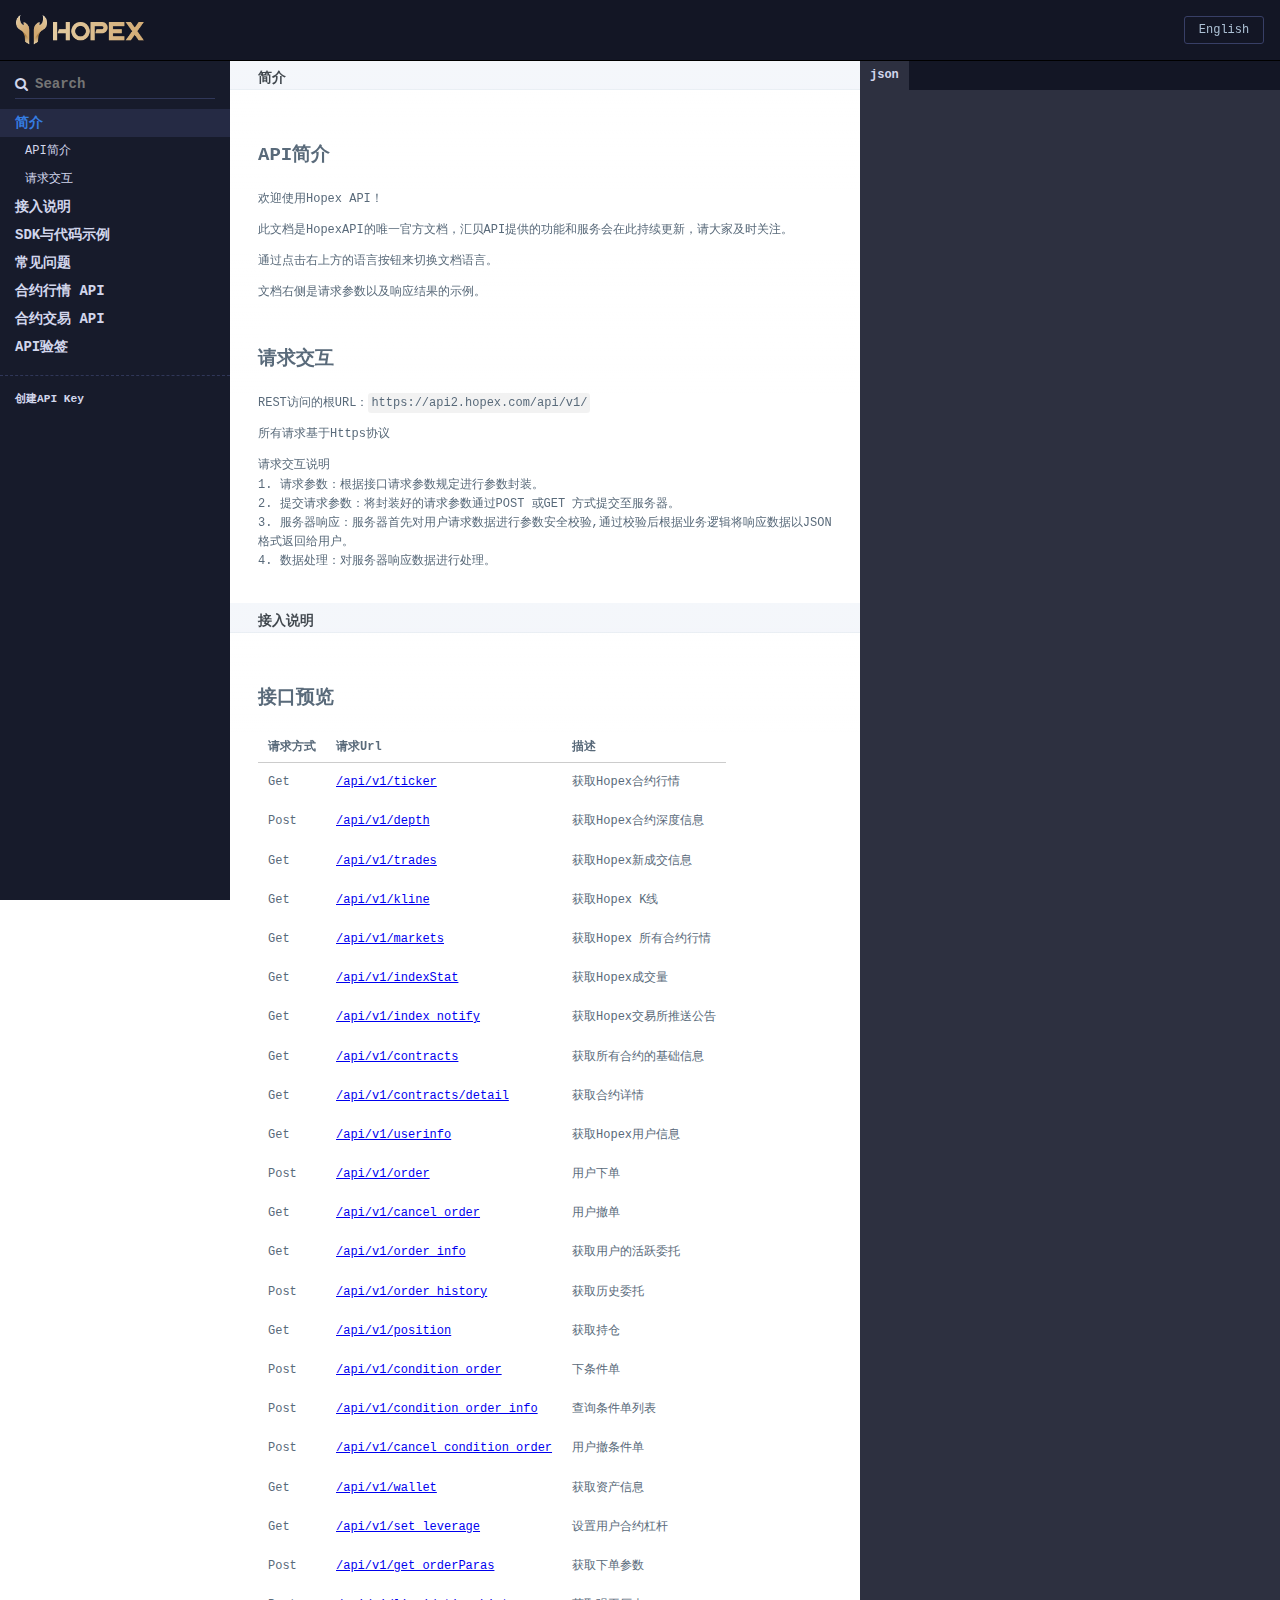
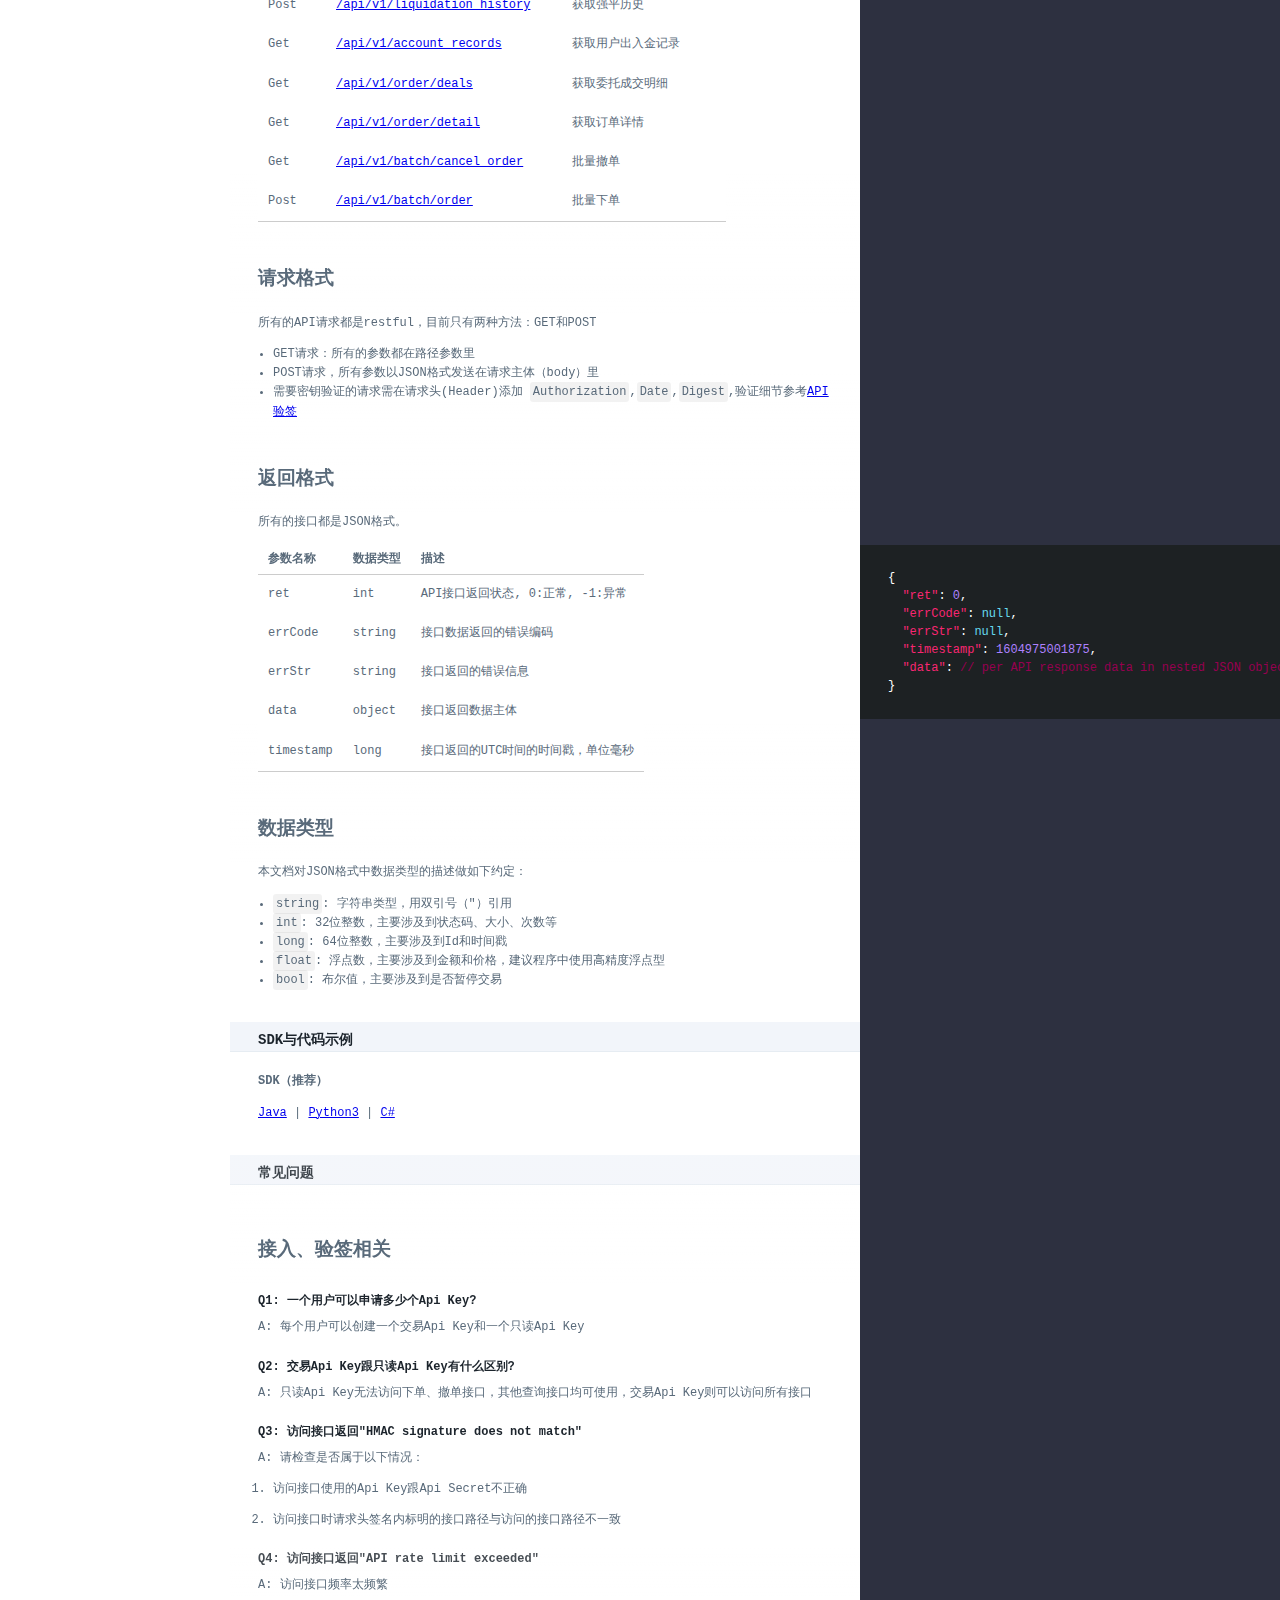
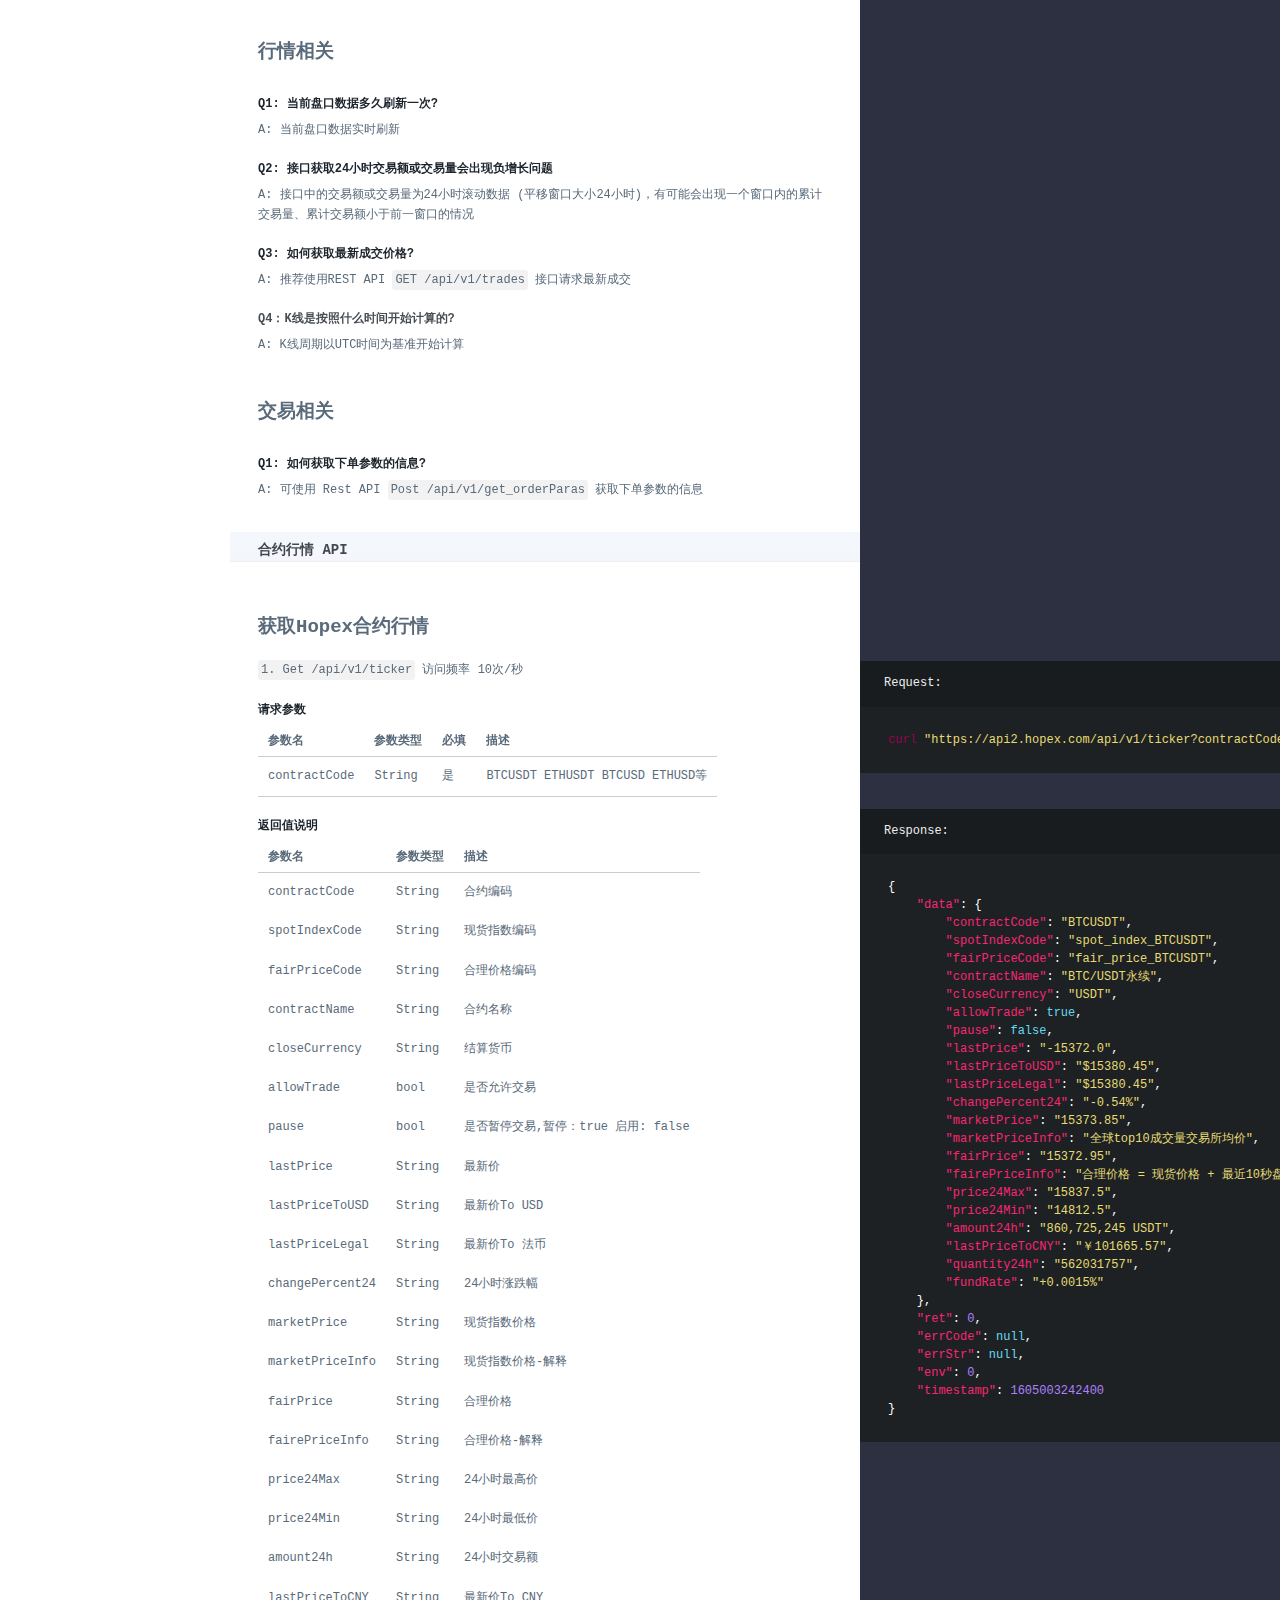
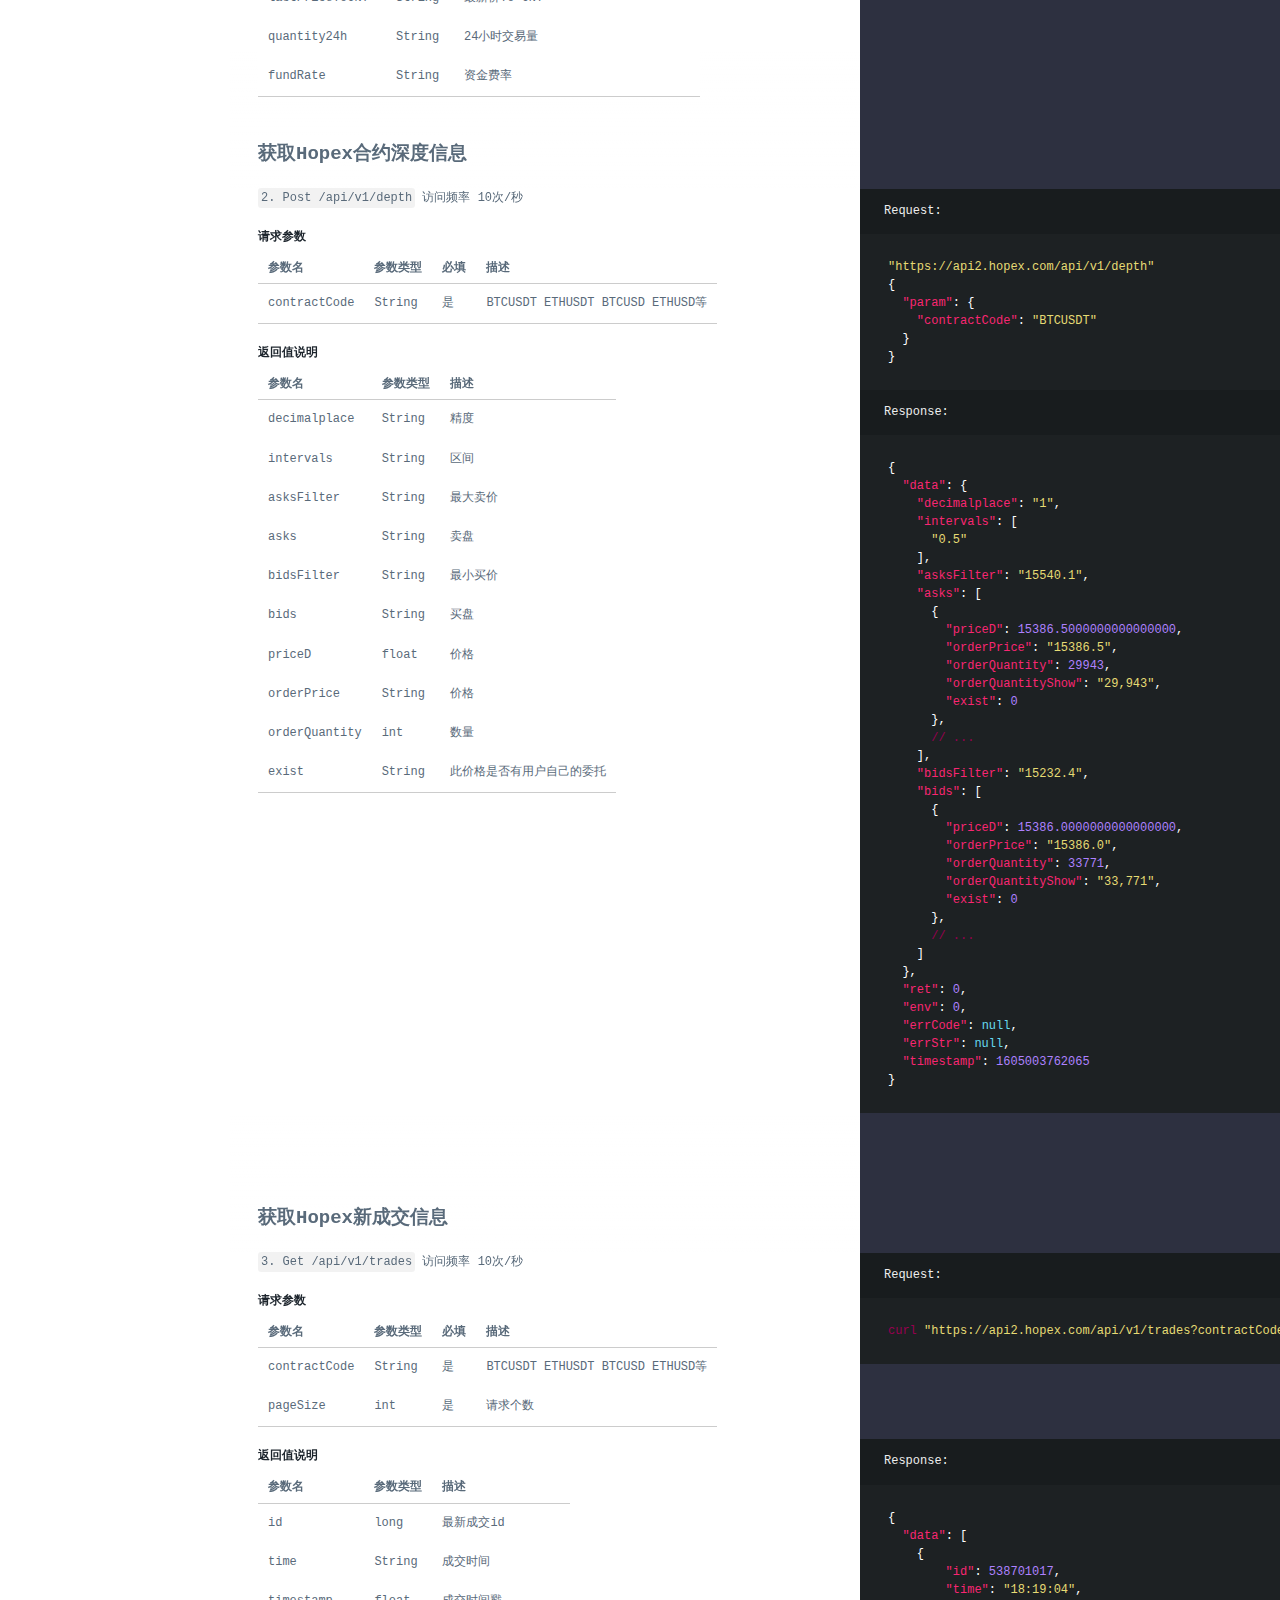
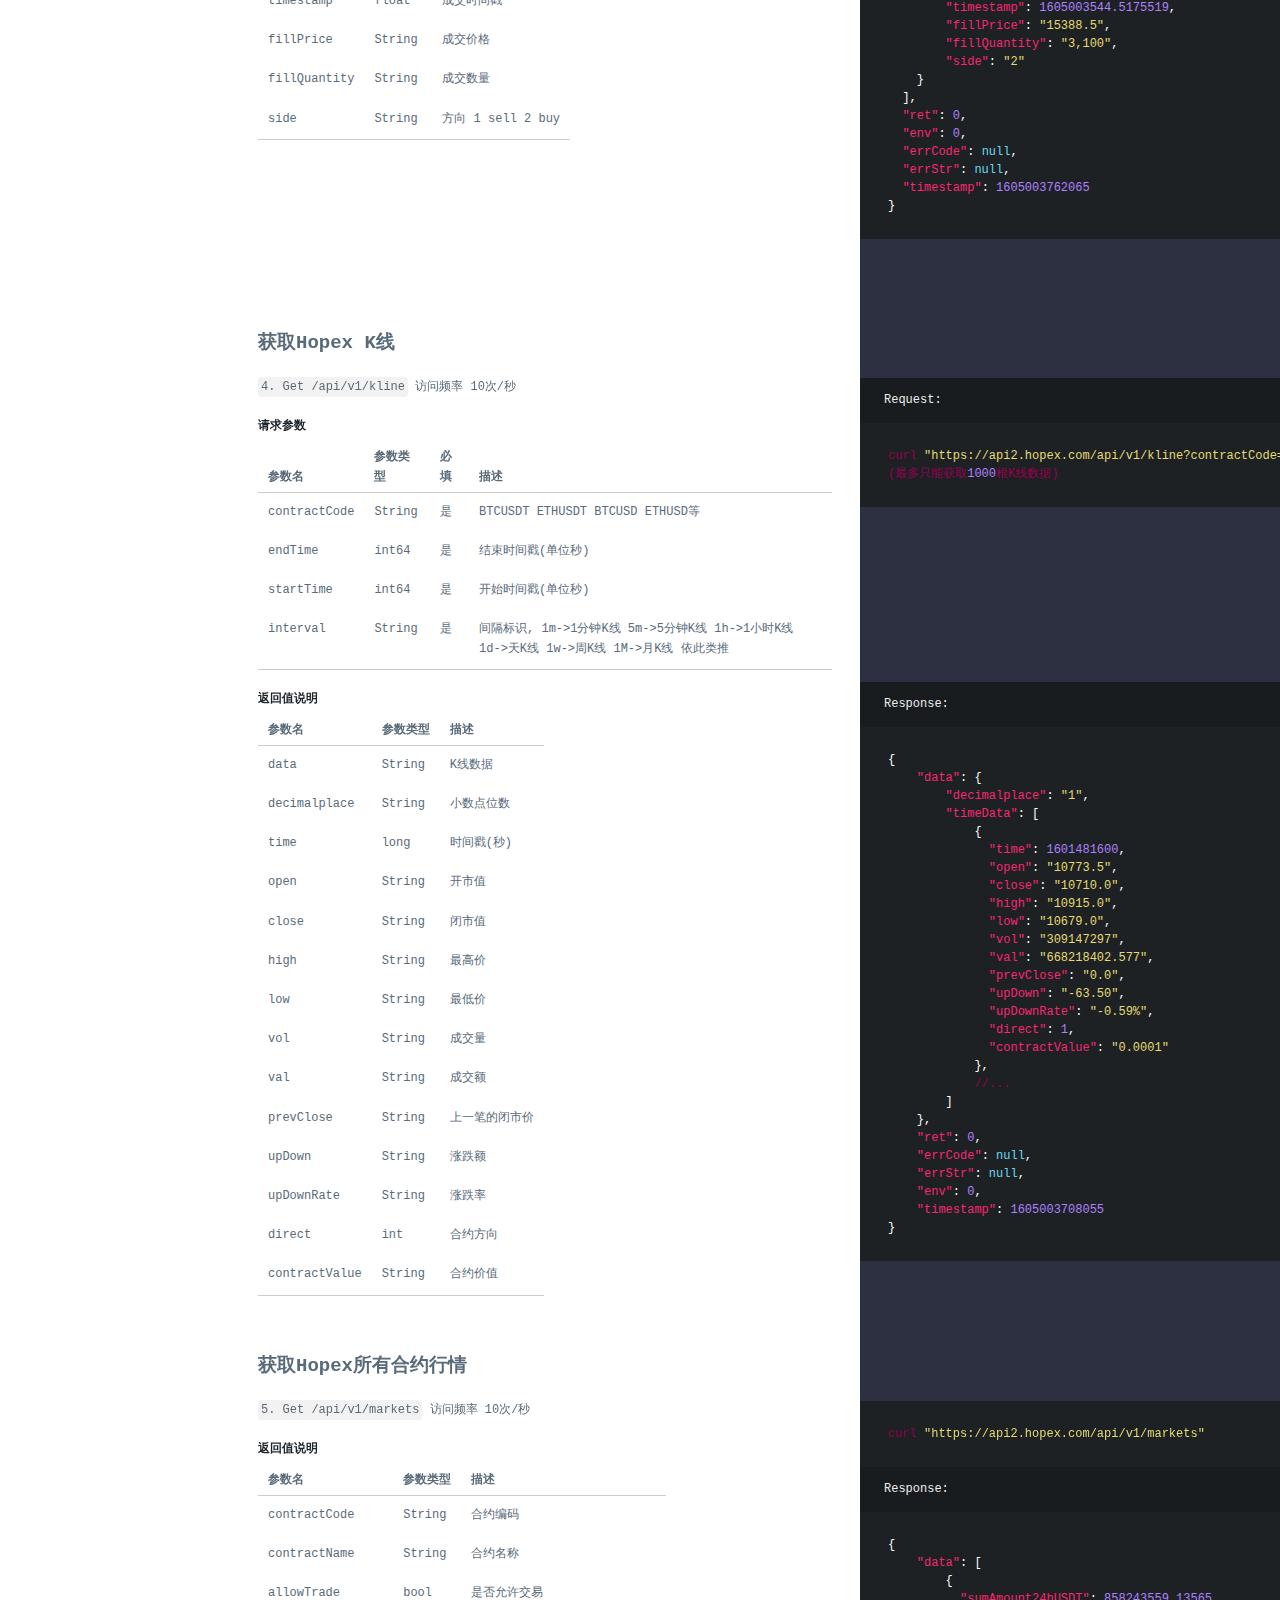
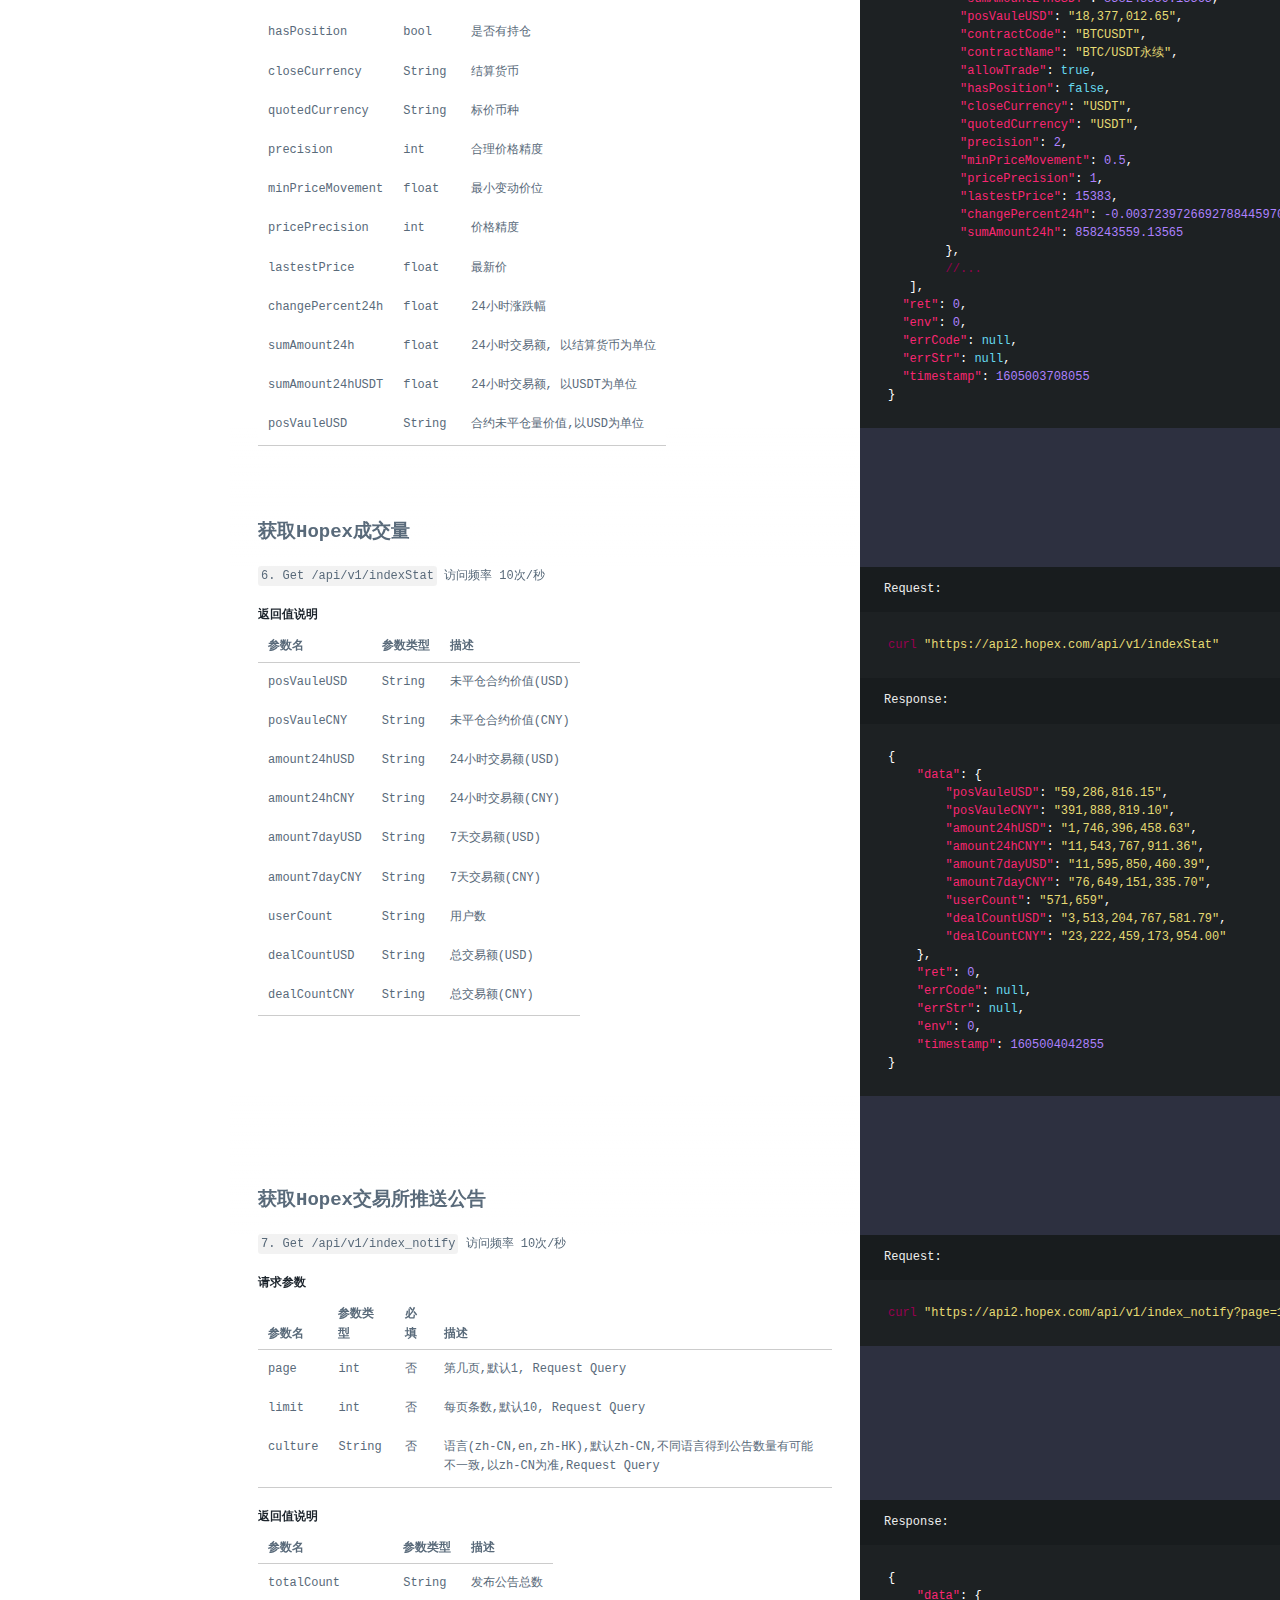
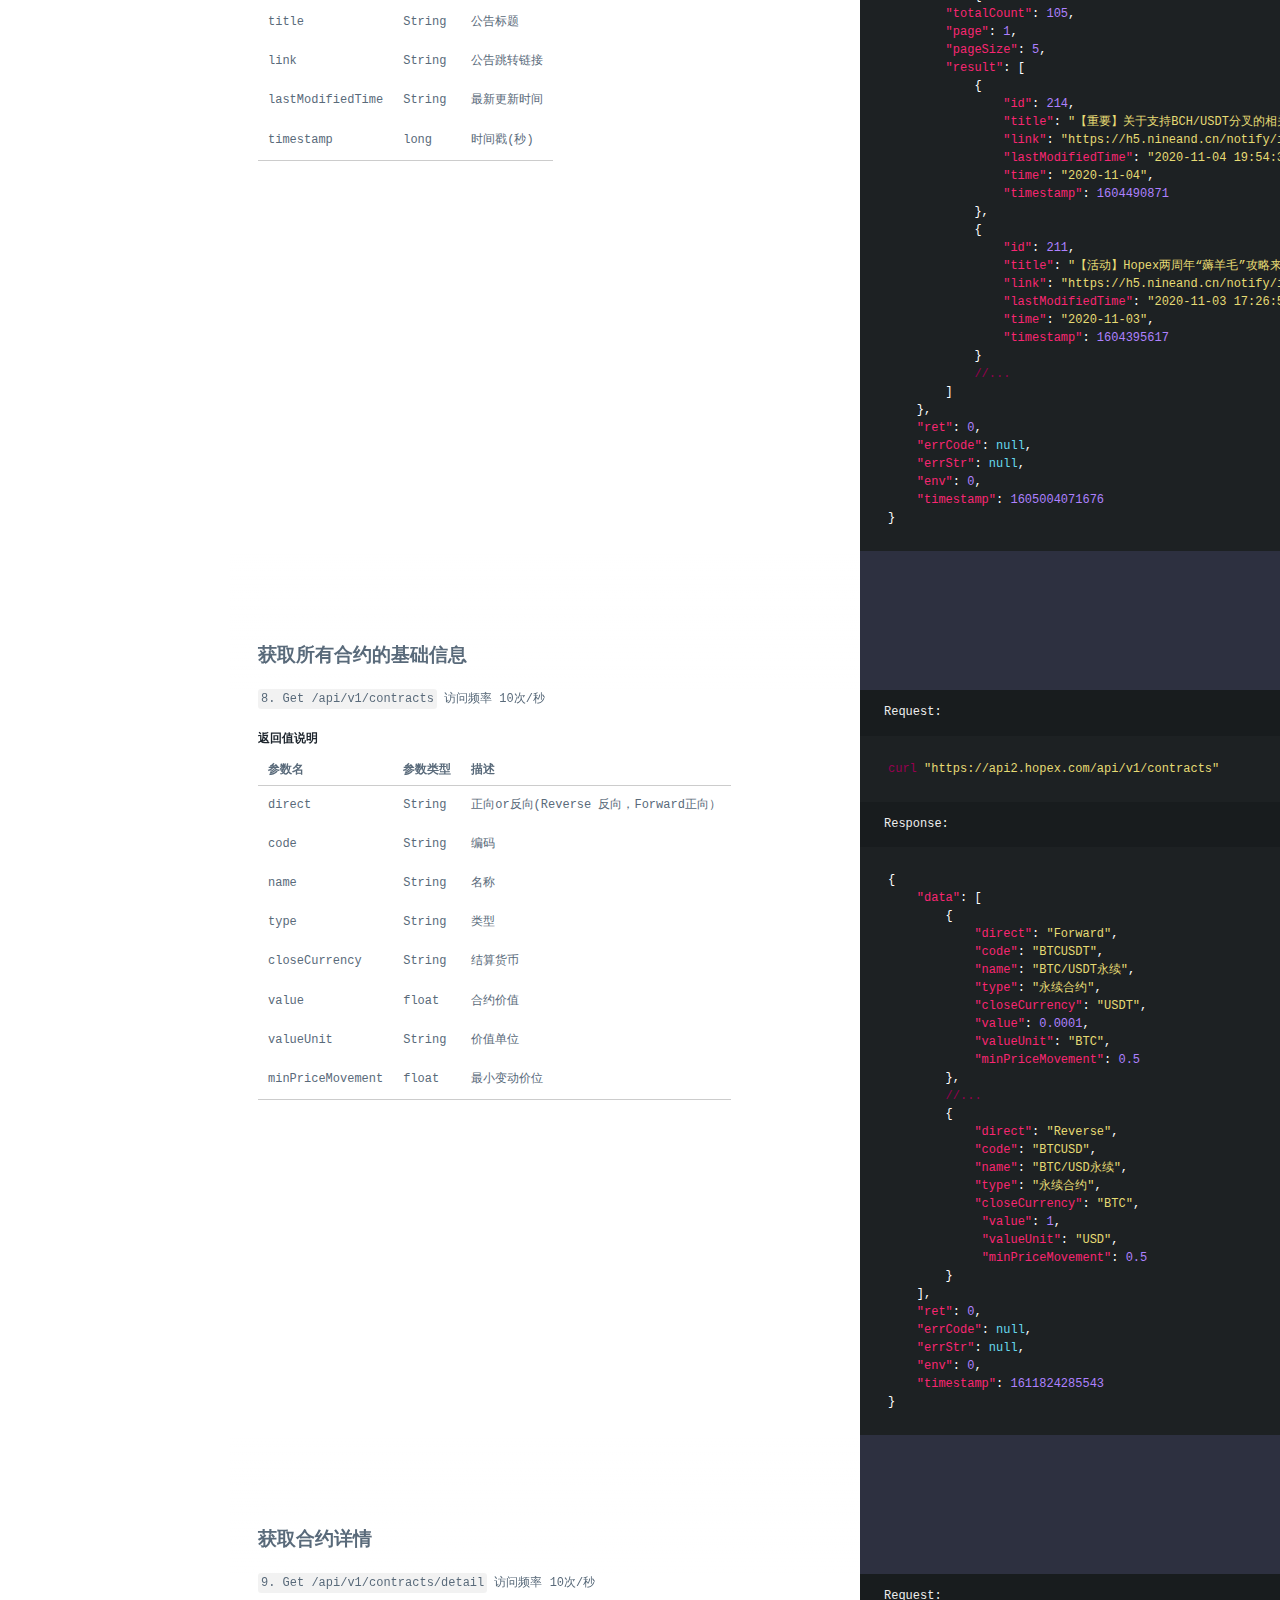
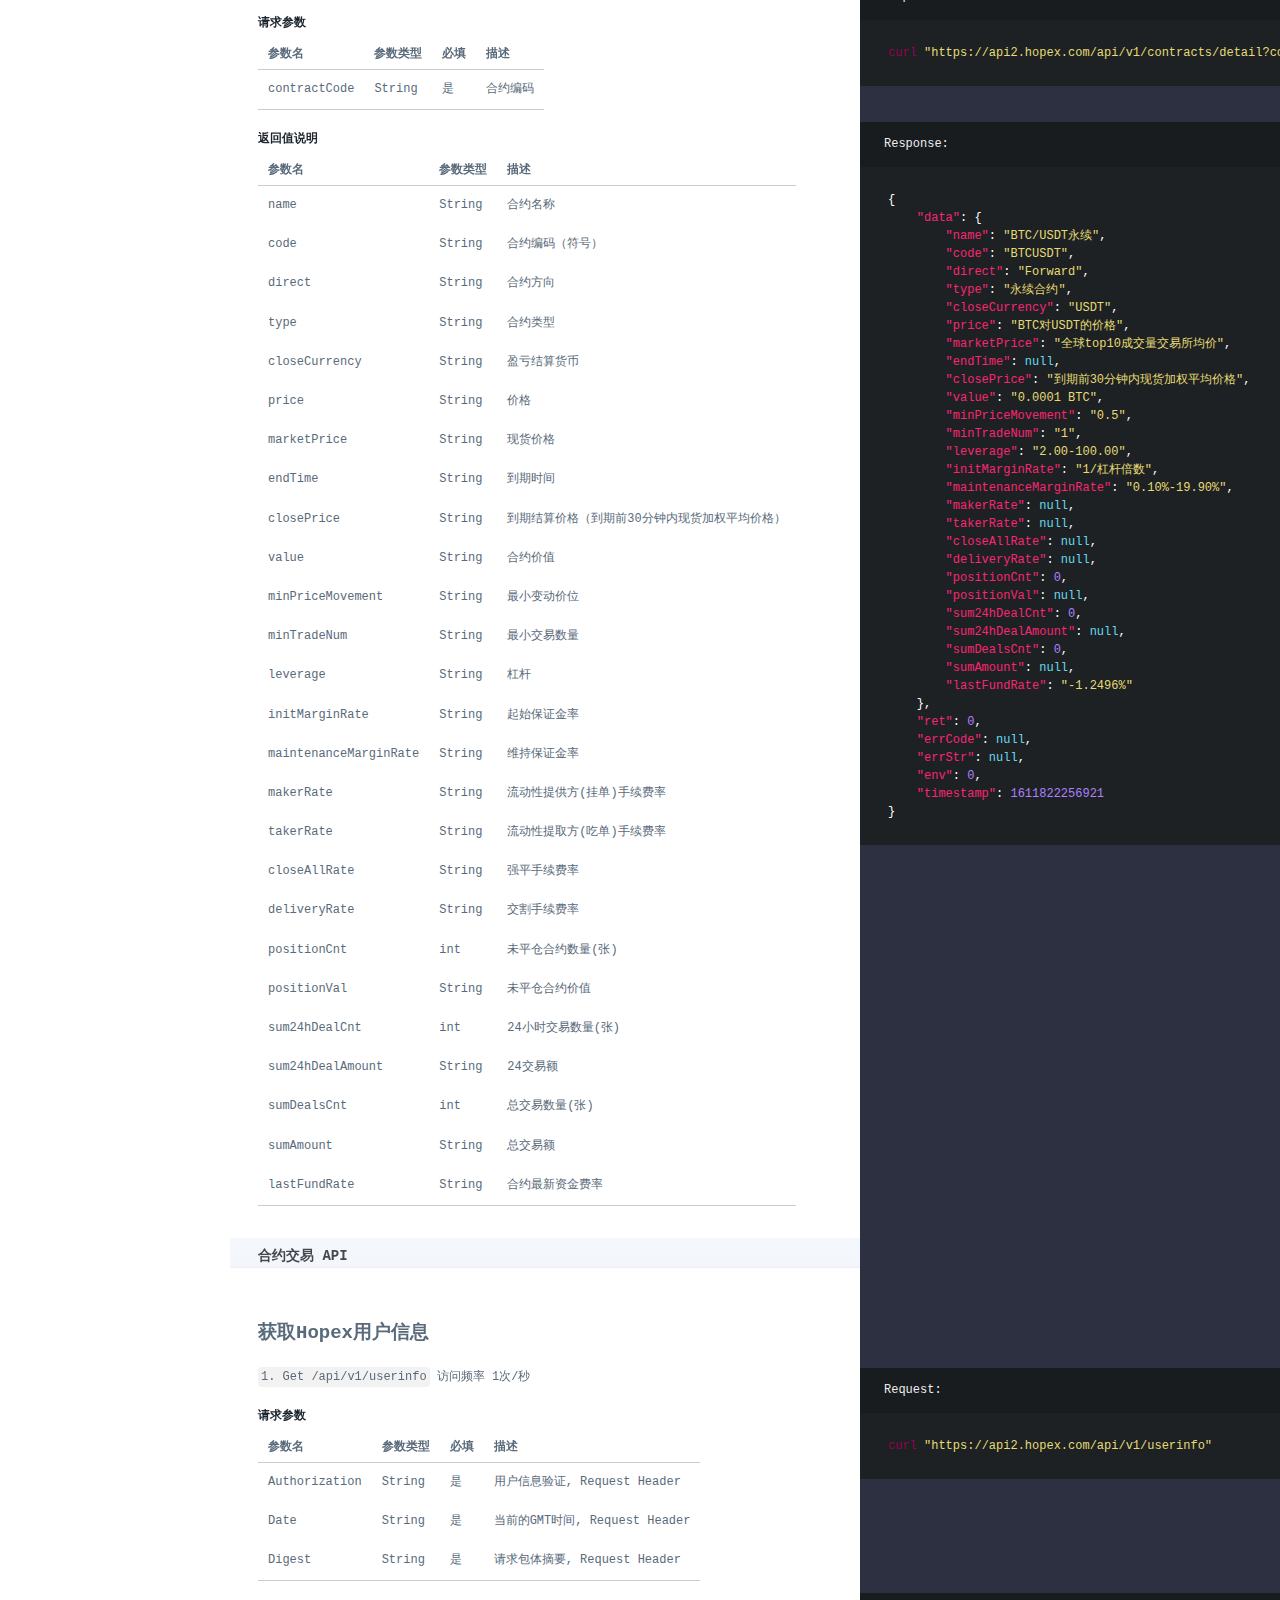
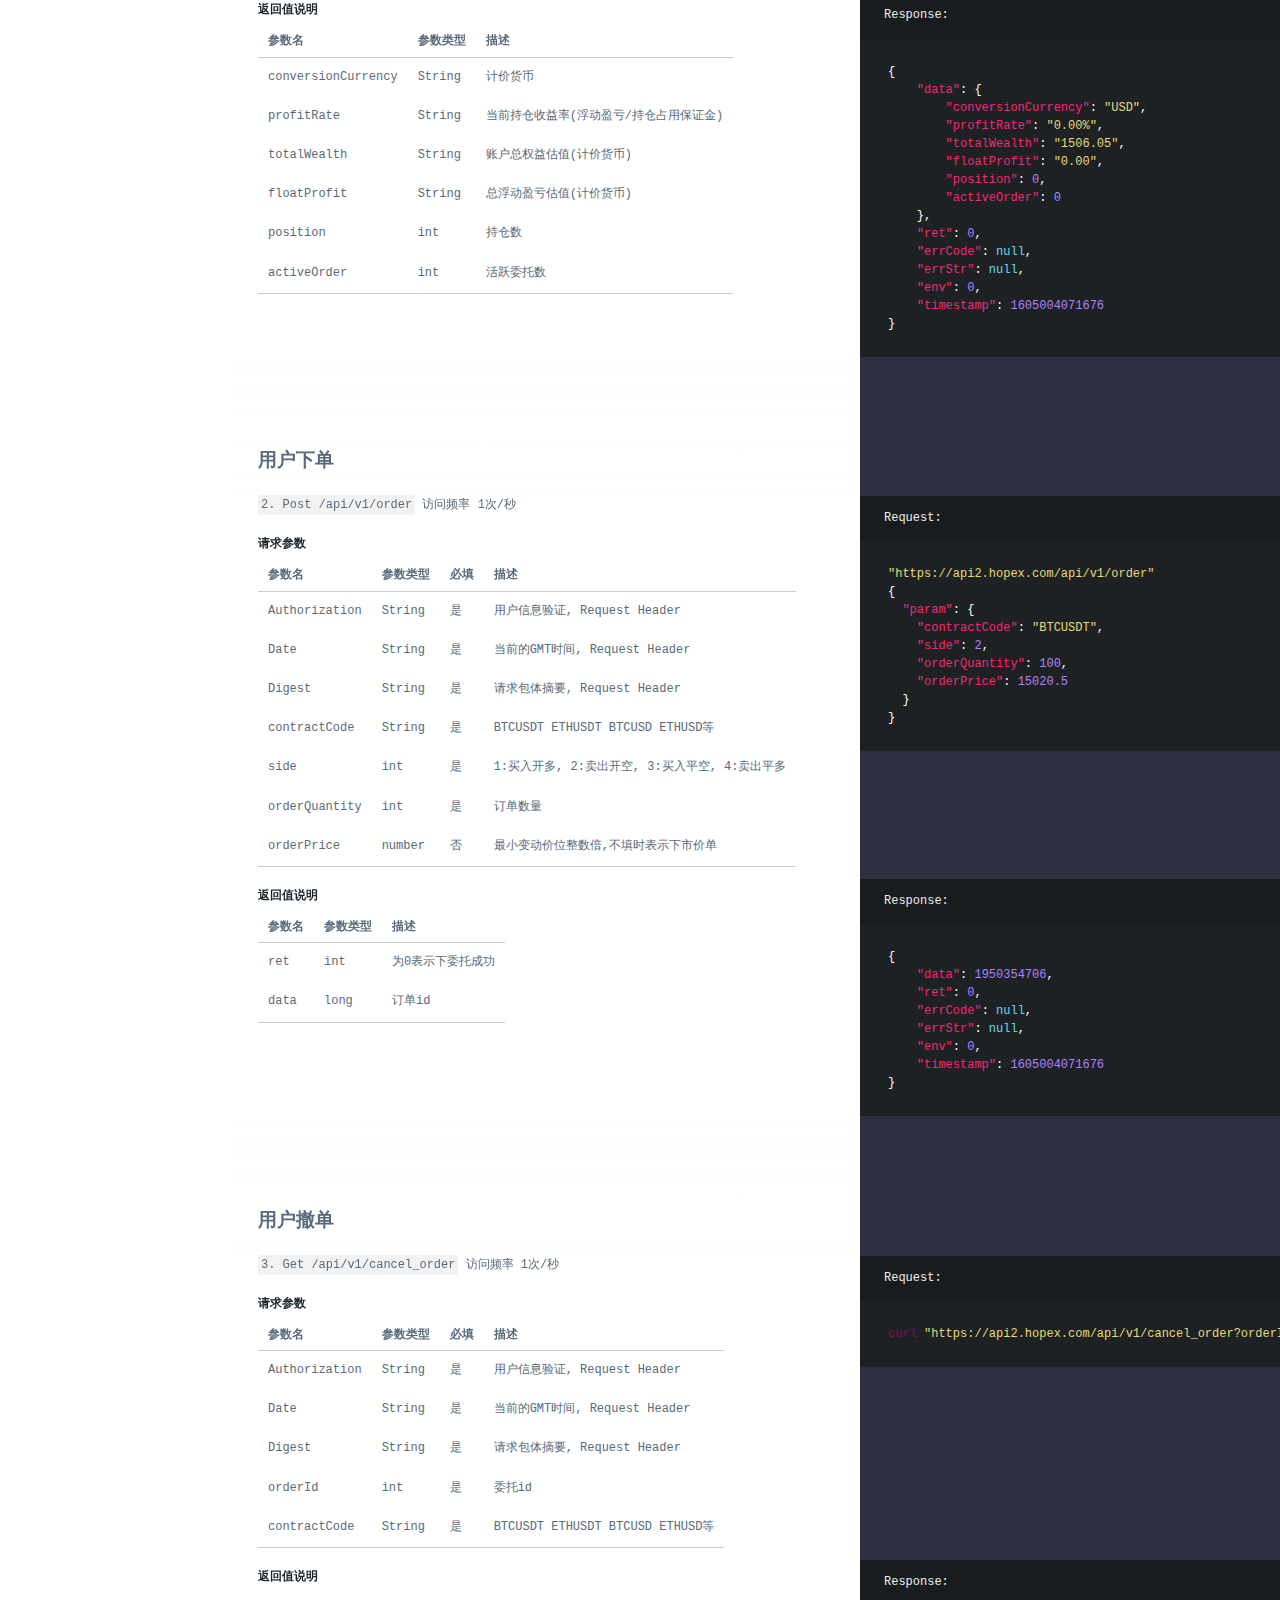
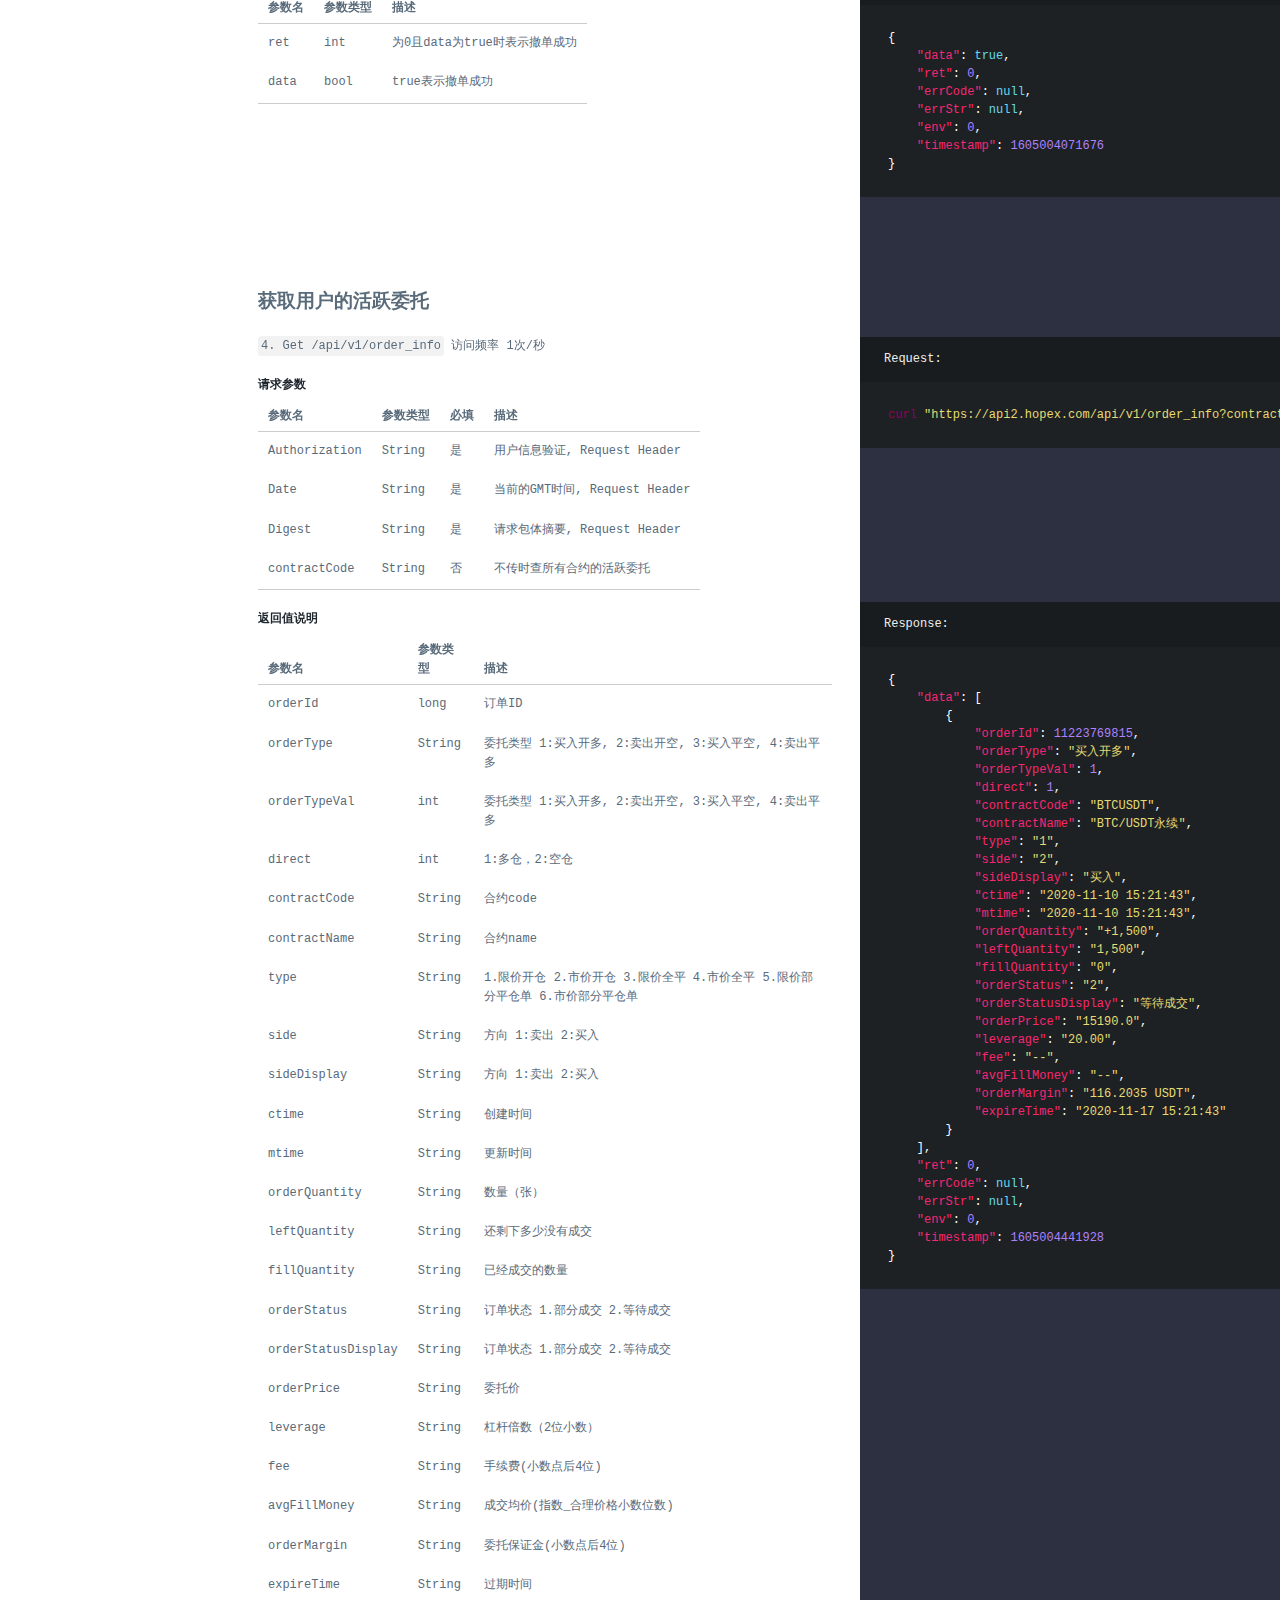
==== commit 8d910380: "publish: update cn" ====
--- a/contract/v1/cn/index.html
+++ b/contract/v1/cn/index.html
@@ -282,7 +282,7 @@
     </style>
     <link href="stylesheets/screen-ac9427a5.css" rel="stylesheet" media="screen" />
     <link href="stylesheets/print-628c1a7f.css" rel="stylesheet" media="print" />
-      <script src="javascripts/all-e033bdd3.js"></script>
+      <script src="javascripts/all-32f93733.js"></script>
 
   </head>
 
@@ -347,6 +347,9 @@
               </ul>
           </li>
           <li>
+            <a href="#sdk" class="toc-h1 toc-link" data-title="SDK与代码示例">SDK与代码示例</a>
+          </li>
+          <li>
             <a href="#0adb1147b3" class="toc-h1 toc-link" data-title="常见问题">常见问题</a>
               <ul class="toc-list-h2">
                   <li>
@@ -383,6 +386,12 @@
                   </li>
                   <li>
                     <a href="#hopex-6" class="toc-h2 toc-link" data-title="获取Hopex交易所推送公告">获取Hopex交易所推送公告</a>
+                  </li>
+                  <li>
+                    <a href="#990d0bb394" class="toc-h2 toc-link" data-title="获取所有合约的基础信息">获取所有合约的基础信息</a>
+                  </li>
+                  <li>
+                    <a href="#7e66ce308f" class="toc-h2 toc-link" data-title="获取合约详情">获取合约详情</a>
                   </li>
               </ul>
           </li>
@@ -431,6 +440,18 @@
                   <li>
                     <a href="#8e62101ca9" class="toc-h2 toc-link" data-title="获取用户出入金记录">获取用户出入金记录</a>
                   </li>
+                  <li>
+                    <a href="#aa15af9042" class="toc-h2 toc-link" data-title="获取委托成交明细">获取委托成交明细</a>
+                  </li>
+                  <li>
+                    <a href="#f876a4e1f9" class="toc-h2 toc-link" data-title="获取订单详情">获取订单详情</a>
+                  </li>
+                  <li>
+                    <a href="#0d236c6a2b" class="toc-h2 toc-link" data-title="批量撤单">批量撤单</a>
+                  </li>
+                  <li>
+                    <a href="#de93fae07b" class="toc-h2 toc-link" data-title="批量下单">批量下单</a>
+                  </li>
               </ul>
           </li>
           <li>
@@ -449,7 +470,7 @@
           </li>
       </ul>
         <ul class="toc-footer">
-            <li><a href='https://web.hopex.com/myaccount?page=ApiManage'>创建API Key</a></li>
+            <li><a href='https://web.hopex.com/myaccount?page=ApiManage&lang=zh-CN'>创建API Key</a></li>
         </ul>
     </div>
     <div class="page-wrapper">
@@ -518,6 +539,16 @@
 </tr>
 <tr>
 <td style="text-align: left">Get</td>
+<td style="text-align: left"><a href="#990d0bb394">/api/v1/contracts</a></td>
+<td style="text-align: left">获取所有合约的基础信息</td>
+</tr>
+<tr>
+<td style="text-align: left">Get</td>
+<td style="text-align: left"><a href="#7e66ce308f">/api/v1/contracts/detail</a></td>
+<td style="text-align: left">获取合约详情</td>
+</tr>
+<tr>
+<td style="text-align: left">Get</td>
 <td style="text-align: left"><a href="#hopex-7">/api/v1/userinfo</a></td>
 <td style="text-align: left">获取Hopex用户信息</td>
 </tr>
@@ -585,6 +616,26 @@
 <td style="text-align: left">Get</td>
 <td style="text-align: left"><a href="#8e62101ca9">/api/v1/account_records</a></td>
 <td style="text-align: left">获取用户出入金记录</td>
+</tr>
+<tr>
+<td style="text-align: left">Get</td>
+<td style="text-align: left"><a href="#aa15af9042">/api/v1/order/deals</a></td>
+<td style="text-align: left">获取委托成交明细</td>
+</tr>
+<tr>
+<td style="text-align: left">Get</td>
+<td style="text-align: left"><a href="#f876a4e1f9">/api/v1/order/detail</a></td>
+<td style="text-align: left">获取订单详情</td>
+</tr>
+<tr>
+<td style="text-align: left">Get</td>
+<td style="text-align: left"><a href="#0d236c6a2b">/api/v1/batch/cancel_order</a></td>
+<td style="text-align: left">批量撤单</td>
+</tr>
+<tr>
+<td style="text-align: left">Post</td>
+<td style="text-align: left"><a href="#de93fae07b">/api/v1/batch/order</a></td>
+<td style="text-align: left">批量下单</td>
 </tr>
 </tbody></table>
 <h2 id='21d67c3c4c'>请求格式</h2>
@@ -648,6 +699,10 @@
 <li><code>float</code>: 浮点数，主要涉及到金额和价格，建议程序中使用高精度浮点型</li>
 <li><code>bool</code>: 布尔值，主要涉及到是否暂停交易</li>
 </ul>
+<h1 id='sdk'>SDK与代码示例</h1>
+<p><strong>SDK（推荐）</strong></p>
+
+<p><a href="https://github.com/hopex-hk/hopex_Java">Java</a> | <a href="https://github.com/hopex-hk/hopex_Python">Python3</a> | <a href="https://github.com/hopex-hk/hopex_CSharp">C#</a> </p>
 <h1 id='0adb1147b3'>常见问题</h1><h2 id='cb2d08126e'>接入、验签相关</h2><h3 id='q1-api-key'>Q1: 一个用户可以申请多少个Api Key?</h3>
 <p>A: 每个用户可以创建一个交易Api Key和一个只读Api Key</p>
 <h3 id='q2-api-key-api-key'>Q2: 交易Api Key跟只读Api Key有什么区别?</h3>
@@ -1103,10 +1158,7 @@
 <blockquote>
 <p>Response:</p>
 </blockquote>
-<div class="highlight"><pre class="highlight json tab-json"><code><span class="err">#</span><span class="w"> </span><span class="err">Request</span><span class="w">
-</span><span class="err">GET</span><span class="w"> 
-</span><span class="err">#</span><span class="w"> </span><span class="err">Response</span><span class="w">
-</span><span class="p">{</span><span class="w">
+<div class="highlight"><pre class="highlight json tab-json"><code><span class="p">{</span><span class="w">
     </span><span class="nl">"data"</span><span class="p">:</span><span class="w"> </span><span class="p">{</span><span class="w">
         </span><span class="nl">"decimalplace"</span><span class="p">:</span><span class="w"> </span><span class="s2">"1"</span><span class="p">,</span><span class="w">
         </span><span class="nl">"timeData"</span><span class="p">:</span><span class="w"> </span><span class="p">[</span><span class="w">
@@ -1309,14 +1361,14 @@
 <td style="text-align: left">24小时涨跌幅</td>
 </tr>
 <tr>
-<td style="text-align: left">sumAmount24h：24小时交易额, 以结算货币为单位</td>
+<td style="text-align: left">sumAmount24h</td>
 <td style="text-align: left">float</td>
-<td style="text-align: left">undefined</td>
+<td style="text-align: left">24小时交易额, 以结算货币为单位</td>
 </tr>
 <tr>
 <td style="text-align: left">sumAmount24hUSDT</td>
 <td style="text-align: left">float</td>
-<td style="text-align: left">24小时交易额, 以USDT为单位,</td>
+<td style="text-align: left">24小时交易额, 以USDT为单位</td>
 </tr>
 <tr>
 <td style="text-align: left">posVauleUSD</td>
@@ -1511,6 +1563,297 @@
 <td style="text-align: left">时间戳(秒)</td>
 </tr>
 </tbody></table>
+<h2 id='990d0bb394'>获取所有合约的基础信息</h2>
+<blockquote>
+<p>Request:</p>
+</blockquote>
+<div class="highlight"><pre class="highlight json tab-json"><code><span class="err">curl</span><span class="w"> </span><span class="s2">"https://api2.hopex.com/api/v1/contracts"</span><span class="w">
+</span></code></pre></div>
+<p><code>8. Get /api/v1/contracts</code>   访问频率 10次/秒</p>
+
+<blockquote>
+<p>Response:</p>
+</blockquote>
+<div class="highlight"><pre class="highlight json tab-json"><code><span class="p">{</span><span class="w">
+    </span><span class="nl">"data"</span><span class="p">:</span><span class="w"> </span><span class="p">[</span><span class="w">
+        </span><span class="p">{</span><span class="w">
+            </span><span class="nl">"direct"</span><span class="p">:</span><span class="w"> </span><span class="s2">"Forward"</span><span class="p">,</span><span class="w">
+            </span><span class="nl">"code"</span><span class="p">:</span><span class="w"> </span><span class="s2">"BTCUSDT"</span><span class="p">,</span><span class="w">
+            </span><span class="nl">"name"</span><span class="p">:</span><span class="w"> </span><span class="s2">"BTC/USDT永续"</span><span class="p">,</span><span class="w">
+            </span><span class="nl">"type"</span><span class="p">:</span><span class="w"> </span><span class="s2">"永续合约"</span><span class="p">,</span><span class="w">
+            </span><span class="nl">"closeCurrency"</span><span class="p">:</span><span class="w"> </span><span class="s2">"USDT"</span><span class="p">,</span><span class="w">
+            </span><span class="nl">"value"</span><span class="p">:</span><span class="w"> </span><span class="mf">0.0001</span><span class="p">,</span><span class="w">
+            </span><span class="nl">"valueUnit"</span><span class="p">:</span><span class="w"> </span><span class="s2">"BTC"</span><span class="p">,</span><span class="w">
+            </span><span class="nl">"minPriceMovement"</span><span class="p">:</span><span class="w"> </span><span class="mf">0.5</span><span class="w">
+        </span><span class="p">},</span><span class="w">
+        </span><span class="err">//...</span><span class="w">
+        </span><span class="p">{</span><span class="w">
+            </span><span class="nl">"direct"</span><span class="p">:</span><span class="w"> </span><span class="s2">"Reverse"</span><span class="p">,</span><span class="w">
+            </span><span class="nl">"code"</span><span class="p">:</span><span class="w"> </span><span class="s2">"BTCUSD"</span><span class="p">,</span><span class="w">
+            </span><span class="nl">"name"</span><span class="p">:</span><span class="w"> </span><span class="s2">"BTC/USD永续"</span><span class="p">,</span><span class="w">
+            </span><span class="nl">"type"</span><span class="p">:</span><span class="w"> </span><span class="s2">"永续合约"</span><span class="p">,</span><span class="w">
+            </span><span class="nl">"closeCurrency"</span><span class="p">:</span><span class="w"> </span><span class="s2">"BTC"</span><span class="p">,</span><span class="w">
+             </span><span class="nl">"value"</span><span class="p">:</span><span class="w"> </span><span class="mi">1</span><span class="p">,</span><span class="w">
+             </span><span class="nl">"valueUnit"</span><span class="p">:</span><span class="w"> </span><span class="s2">"USD"</span><span class="p">,</span><span class="w">
+             </span><span class="nl">"minPriceMovement"</span><span class="p">:</span><span class="w"> </span><span class="mf">0.5</span><span class="w">
+        </span><span class="p">}</span><span class="w">
+    </span><span class="p">],</span><span class="w">
+    </span><span class="nl">"ret"</span><span class="p">:</span><span class="w"> </span><span class="mi">0</span><span class="p">,</span><span class="w">
+    </span><span class="nl">"errCode"</span><span class="p">:</span><span class="w"> </span><span class="kc">null</span><span class="p">,</span><span class="w">
+    </span><span class="nl">"errStr"</span><span class="p">:</span><span class="w"> </span><span class="kc">null</span><span class="p">,</span><span class="w">
+    </span><span class="nl">"env"</span><span class="p">:</span><span class="w"> </span><span class="mi">0</span><span class="p">,</span><span class="w">
+    </span><span class="nl">"timestamp"</span><span class="p">:</span><span class="w"> </span><span class="mi">1611824285543</span><span class="w">
+</span><span class="p">}</span><span class="w">
+</span></code></pre></div><h3 id='1d44dd01be-8'>返回值说明</h3>
+<table><thead>
+<tr>
+<th style="text-align: left">参数名</th>
+<th style="text-align: left">参数类型</th>
+<th style="text-align: left">描述</th>
+</tr>
+</thead><tbody>
+<tr>
+<td style="text-align: left">direct</td>
+<td style="text-align: left">String</td>
+<td style="text-align: left">正向or反向(Reverse 反向，Forward正向）</td>
+</tr>
+<tr>
+<td style="text-align: left">code</td>
+<td style="text-align: left">String</td>
+<td style="text-align: left">编码</td>
+</tr>
+<tr>
+<td style="text-align: left">name</td>
+<td style="text-align: left">String</td>
+<td style="text-align: left">名称</td>
+</tr>
+<tr>
+<td style="text-align: left">type</td>
+<td style="text-align: left">String</td>
+<td style="text-align: left">类型</td>
+</tr>
+<tr>
+<td style="text-align: left">closeCurrency</td>
+<td style="text-align: left">String</td>
+<td style="text-align: left">结算货币</td>
+</tr>
+<tr>
+<td style="text-align: left">value</td>
+<td style="text-align: left">float</td>
+<td style="text-align: left">合约价值</td>
+</tr>
+<tr>
+<td style="text-align: left">valueUnit</td>
+<td style="text-align: left">String</td>
+<td style="text-align: left">价值单位</td>
+</tr>
+<tr>
+<td style="text-align: left">minPriceMovement</td>
+<td style="text-align: left">float</td>
+<td style="text-align: left">最小变动价位</td>
+</tr>
+</tbody></table>
+<h2 id='7e66ce308f'>获取合约详情</h2>
+<blockquote>
+<p>Request:</p>
+</blockquote>
+<div class="highlight"><pre class="highlight json tab-json"><code><span class="err">curl</span><span class="w"> </span><span class="s2">"https://api2.hopex.com/api/v1/contracts/detail?contractCode=BTCUSDT"</span><span class="w">
+</span></code></pre></div>
+<p><code>9. Get /api/v1/contracts/detail</code>   访问频率 10次/秒</p>
+<h3 id='1f9ac54b15-6'>请求参数</h3>
+<table><thead>
+<tr>
+<th style="text-align: left">参数名</th>
+<th style="text-align: left">参数类型</th>
+<th style="text-align: left">必填</th>
+<th style="text-align: left">描述</th>
+</tr>
+</thead><tbody>
+<tr>
+<td style="text-align: left">contractCode</td>
+<td style="text-align: left">String</td>
+<td style="text-align: left">是</td>
+<td style="text-align: left">合约编码</td>
+</tr>
+</tbody></table>
+
+<blockquote>
+<p>Response:</p>
+</blockquote>
+<div class="highlight"><pre class="highlight json tab-json"><code><span class="p">{</span><span class="w">
+    </span><span class="nl">"data"</span><span class="p">:</span><span class="w"> </span><span class="p">{</span><span class="w">
+        </span><span class="nl">"name"</span><span class="p">:</span><span class="w"> </span><span class="s2">"BTC/USDT永续"</span><span class="p">,</span><span class="w">
+        </span><span class="nl">"code"</span><span class="p">:</span><span class="w"> </span><span class="s2">"BTCUSDT"</span><span class="p">,</span><span class="w">
+        </span><span class="nl">"direct"</span><span class="p">:</span><span class="w"> </span><span class="s2">"Forward"</span><span class="p">,</span><span class="w">
+        </span><span class="nl">"type"</span><span class="p">:</span><span class="w"> </span><span class="s2">"永续合约"</span><span class="p">,</span><span class="w">
+        </span><span class="nl">"closeCurrency"</span><span class="p">:</span><span class="w"> </span><span class="s2">"USDT"</span><span class="p">,</span><span class="w">
+        </span><span class="nl">"price"</span><span class="p">:</span><span class="w"> </span><span class="s2">"BTC对USDT的价格"</span><span class="p">,</span><span class="w">
+        </span><span class="nl">"marketPrice"</span><span class="p">:</span><span class="w"> </span><span class="s2">"全球top10成交量交易所均价"</span><span class="p">,</span><span class="w">
+        </span><span class="nl">"endTime"</span><span class="p">:</span><span class="w"> </span><span class="kc">null</span><span class="p">,</span><span class="w">
+        </span><span class="nl">"closePrice"</span><span class="p">:</span><span class="w"> </span><span class="s2">"到期前30分钟内现货加权平均价格"</span><span class="p">,</span><span class="w">
+        </span><span class="nl">"value"</span><span class="p">:</span><span class="w"> </span><span class="s2">"0.0001 BTC"</span><span class="p">,</span><span class="w">
+        </span><span class="nl">"minPriceMovement"</span><span class="p">:</span><span class="w"> </span><span class="s2">"0.5"</span><span class="p">,</span><span class="w">
+        </span><span class="nl">"minTradeNum"</span><span class="p">:</span><span class="w"> </span><span class="s2">"1"</span><span class="p">,</span><span class="w">
+        </span><span class="nl">"leverage"</span><span class="p">:</span><span class="w"> </span><span class="s2">"2.00-100.00"</span><span class="p">,</span><span class="w">
+        </span><span class="nl">"initMarginRate"</span><span class="p">:</span><span class="w"> </span><span class="s2">"1/杠杆倍数"</span><span class="p">,</span><span class="w">
+        </span><span class="nl">"maintenanceMarginRate"</span><span class="p">:</span><span class="w"> </span><span class="s2">"0.10%-19.90%"</span><span class="p">,</span><span class="w">
+        </span><span class="nl">"makerRate"</span><span class="p">:</span><span class="w"> </span><span class="kc">null</span><span class="p">,</span><span class="w">
+        </span><span class="nl">"takerRate"</span><span class="p">:</span><span class="w"> </span><span class="kc">null</span><span class="p">,</span><span class="w">
+        </span><span class="nl">"closeAllRate"</span><span class="p">:</span><span class="w"> </span><span class="kc">null</span><span class="p">,</span><span class="w">
+        </span><span class="nl">"deliveryRate"</span><span class="p">:</span><span class="w"> </span><span class="kc">null</span><span class="p">,</span><span class="w">
+        </span><span class="nl">"positionCnt"</span><span class="p">:</span><span class="w"> </span><span class="mi">0</span><span class="p">,</span><span class="w">
+        </span><span class="nl">"positionVal"</span><span class="p">:</span><span class="w"> </span><span class="kc">null</span><span class="p">,</span><span class="w">
+        </span><span class="nl">"sum24hDealCnt"</span><span class="p">:</span><span class="w"> </span><span class="mi">0</span><span class="p">,</span><span class="w">
+        </span><span class="nl">"sum24hDealAmount"</span><span class="p">:</span><span class="w"> </span><span class="kc">null</span><span class="p">,</span><span class="w">
+        </span><span class="nl">"sumDealsCnt"</span><span class="p">:</span><span class="w"> </span><span class="mi">0</span><span class="p">,</span><span class="w">
+        </span><span class="nl">"sumAmount"</span><span class="p">:</span><span class="w"> </span><span class="kc">null</span><span class="p">,</span><span class="w">
+        </span><span class="nl">"lastFundRate"</span><span class="p">:</span><span class="w"> </span><span class="s2">"-1.2496%"</span><span class="w">
+    </span><span class="p">},</span><span class="w">
+    </span><span class="nl">"ret"</span><span class="p">:</span><span class="w"> </span><span class="mi">0</span><span class="p">,</span><span class="w">
+    </span><span class="nl">"errCode"</span><span class="p">:</span><span class="w"> </span><span class="kc">null</span><span class="p">,</span><span class="w">
+    </span><span class="nl">"errStr"</span><span class="p">:</span><span class="w"> </span><span class="kc">null</span><span class="p">,</span><span class="w">
+    </span><span class="nl">"env"</span><span class="p">:</span><span class="w"> </span><span class="mi">0</span><span class="p">,</span><span class="w">
+    </span><span class="nl">"timestamp"</span><span class="p">:</span><span class="w"> </span><span class="mi">1611822256921</span><span class="w">
+</span><span class="p">}</span><span class="w">
+</span></code></pre></div><h3 id='1d44dd01be-9'>返回值说明</h3>
+<table><thead>
+<tr>
+<th style="text-align: left">参数名</th>
+<th style="text-align: left">参数类型</th>
+<th style="text-align: left">描述</th>
+</tr>
+</thead><tbody>
+<tr>
+<td style="text-align: left">name</td>
+<td style="text-align: left">String</td>
+<td style="text-align: left">合约名称</td>
+</tr>
+<tr>
+<td style="text-align: left">code</td>
+<td style="text-align: left">String</td>
+<td style="text-align: left">合约编码（符号）</td>
+</tr>
+<tr>
+<td style="text-align: left">direct</td>
+<td style="text-align: left">String</td>
+<td style="text-align: left">合约方向</td>
+</tr>
+<tr>
+<td style="text-align: left">type</td>
+<td style="text-align: left">String</td>
+<td style="text-align: left">合约类型</td>
+</tr>
+<tr>
+<td style="text-align: left">closeCurrency</td>
+<td style="text-align: left">String</td>
+<td style="text-align: left">盈亏结算货币</td>
+</tr>
+<tr>
+<td style="text-align: left">price</td>
+<td style="text-align: left">String</td>
+<td style="text-align: left">价格</td>
+</tr>
+<tr>
+<td style="text-align: left">marketPrice</td>
+<td style="text-align: left">String</td>
+<td style="text-align: left">现货价格</td>
+</tr>
+<tr>
+<td style="text-align: left">endTime</td>
+<td style="text-align: left">String</td>
+<td style="text-align: left">到期时间</td>
+</tr>
+<tr>
+<td style="text-align: left">closePrice</td>
+<td style="text-align: left">String</td>
+<td style="text-align: left">到期结算价格（到期前30分钟内现货加权平均价格）</td>
+</tr>
+<tr>
+<td style="text-align: left">value</td>
+<td style="text-align: left">String</td>
+<td style="text-align: left">合约价值</td>
+</tr>
+<tr>
+<td style="text-align: left">minPriceMovement</td>
+<td style="text-align: left">String</td>
+<td style="text-align: left">最小变动价位</td>
+</tr>
+<tr>
+<td style="text-align: left">minTradeNum</td>
+<td style="text-align: left">String</td>
+<td style="text-align: left">最小交易数量</td>
+</tr>
+<tr>
+<td style="text-align: left">leverage</td>
+<td style="text-align: left">String</td>
+<td style="text-align: left">杠杆</td>
+</tr>
+<tr>
+<td style="text-align: left">initMarginRate</td>
+<td style="text-align: left">String</td>
+<td style="text-align: left">起始保证金率</td>
+</tr>
+<tr>
+<td style="text-align: left">maintenanceMarginRate</td>
+<td style="text-align: left">String</td>
+<td style="text-align: left">维持保证金率</td>
+</tr>
+<tr>
+<td style="text-align: left">makerRate</td>
+<td style="text-align: left">String</td>
+<td style="text-align: left">流动性提供方(挂单)手续费率</td>
+</tr>
+<tr>
+<td style="text-align: left">takerRate</td>
+<td style="text-align: left">String</td>
+<td style="text-align: left">流动性提取方(吃单)手续费率</td>
+</tr>
+<tr>
+<td style="text-align: left">closeAllRate</td>
+<td style="text-align: left">String</td>
+<td style="text-align: left">强平手续费率</td>
+</tr>
+<tr>
+<td style="text-align: left">deliveryRate</td>
+<td style="text-align: left">String</td>
+<td style="text-align: left">交割手续费率</td>
+</tr>
+<tr>
+<td style="text-align: left">positionCnt</td>
+<td style="text-align: left">int</td>
+<td style="text-align: left">未平仓合约数量(张)</td>
+</tr>
+<tr>
+<td style="text-align: left">positionVal</td>
+<td style="text-align: left">String</td>
+<td style="text-align: left">未平仓合约价值</td>
+</tr>
+<tr>
+<td style="text-align: left">sum24hDealCnt</td>
+<td style="text-align: left">int</td>
+<td style="text-align: left">24小时交易数量(张)</td>
+</tr>
+<tr>
+<td style="text-align: left">sum24hDealAmount</td>
+<td style="text-align: left">String</td>
+<td style="text-align: left">24交易额</td>
+</tr>
+<tr>
+<td style="text-align: left">sumDealsCnt</td>
+<td style="text-align: left">int</td>
+<td style="text-align: left">总交易数量(张)</td>
+</tr>
+<tr>
+<td style="text-align: left">sumAmount</td>
+<td style="text-align: left">String</td>
+<td style="text-align: left">总交易额</td>
+</tr>
+<tr>
+<td style="text-align: left">lastFundRate</td>
+<td style="text-align: left">String</td>
+<td style="text-align: left">合约最新资金费率</td>
+</tr>
+</tbody></table>
 <h1 id='api-3'>合约交易 API</h1><h2 id='hopex-7'>获取Hopex用户信息</h2>
 <blockquote>
 <p>Request:</p>
@@ -1518,7 +1861,7 @@
 <div class="highlight"><pre class="highlight json tab-json"><code><span class="err">curl</span><span class="w"> </span><span class="s2">"https://api2.hopex.com/api/v1/userinfo"</span><span class="w">
 </span></code></pre></div>
 <p><code>1. Get /api/v1/userinfo</code>    访问频率 1次/秒</p>
-<h3 id='1f9ac54b15-6'>请求参数</h3>
+<h3 id='1f9ac54b15-7'>请求参数</h3>
 <table><thead>
 <tr>
 <th style="text-align: left">参数名</th>
@@ -1565,7 +1908,7 @@
     </span><span class="nl">"env"</span><span class="p">:</span><span class="w"> </span><span class="mi">0</span><span class="p">,</span><span class="w">
     </span><span class="nl">"timestamp"</span><span class="p">:</span><span class="w"> </span><span class="mi">1605004071676</span><span class="w">
 </span><span class="p">}</span><span class="w">
-</span></code></pre></div><h3 id='1d44dd01be-8'>返回值说明</h3>
+</span></code></pre></div><h3 id='1d44dd01be-10'>返回值说明</h3>
 <table><thead>
 <tr>
 <th style="text-align: left">参数名</th>
@@ -1619,7 +1962,7 @@
 </span><span class="p">}</span><span class="w">
 </span></code></pre></div>
 <p><code>2. Post /api/v1/order</code>   访问频率 1次/秒</p>
-<h3 id='1f9ac54b15-7'>请求参数</h3>
+<h3 id='1f9ac54b15-8'>请求参数</h3>
 <table><thead>
 <tr>
 <th style="text-align: left">参数名</th>
@@ -1683,7 +2026,7 @@
     </span><span class="nl">"env"</span><span class="p">:</span><span class="w"> </span><span class="mi">0</span><span class="p">,</span><span class="w">
     </span><span class="nl">"timestamp"</span><span class="p">:</span><span class="w"> </span><span class="mi">1605004071676</span><span class="w">
 </span><span class="p">}</span><span class="w">
-</span></code></pre></div><h3 id='1d44dd01be-9'>返回值说明</h3>
+</span></code></pre></div><h3 id='1d44dd01be-11'>返回值说明</h3>
 <table><thead>
 <tr>
 <th style="text-align: left">参数名</th>
@@ -1709,7 +2052,7 @@
 <div class="highlight"><pre class="highlight json tab-json"><code><span class="err">curl</span><span class="w"> </span><span class="s2">"https://api2.hopex.com/api/v1/cancel_order?orderId=1952293255&amp;contractCode=BTCUSDT"</span><span class="w">
 </span></code></pre></div>
 <p><code>3. Get /api/v1/cancel_order</code>    访问频率 1次/秒</p>
-<h3 id='1f9ac54b15-8'>请求参数</h3>
+<h3 id='1f9ac54b15-9'>请求参数</h3>
 <table><thead>
 <tr>
 <th style="text-align: left">参数名</th>
@@ -1761,7 +2104,7 @@
     </span><span class="nl">"env"</span><span class="p">:</span><span class="w"> </span><span class="mi">0</span><span class="p">,</span><span class="w">
     </span><span class="nl">"timestamp"</span><span class="p">:</span><span class="w"> </span><span class="mi">1605004071676</span><span class="w">
 </span><span class="p">}</span><span class="w">
-</span></code></pre></div><h3 id='1d44dd01be-10'>返回值说明</h3>
+</span></code></pre></div><h3 id='1d44dd01be-12'>返回值说明</h3>
 <table><thead>
 <tr>
 <th style="text-align: left">参数名</th>
@@ -1787,7 +2130,7 @@
 <div class="highlight"><pre class="highlight json tab-json"><code><span class="err">curl</span><span class="w"> </span><span class="s2">"https://api2.hopex.com/api/v1/order_info?contractCode=BTCUSDT"</span><span class="w">
 </span></code></pre></div>
 <p><code>4. Get /api/v1/order_info</code>    访问频率 1次/秒</p>
-<h3 id='1f9ac54b15-9'>请求参数</h3>
+<h3 id='1f9ac54b15-10'>请求参数</h3>
 <table><thead>
 <tr>
 <th style="text-align: left">参数名</th>
@@ -1858,7 +2201,7 @@
     </span><span class="nl">"env"</span><span class="p">:</span><span class="w"> </span><span class="mi">0</span><span class="p">,</span><span class="w">
     </span><span class="nl">"timestamp"</span><span class="p">:</span><span class="w"> </span><span class="mi">1605004441928</span><span class="w">
 </span><span class="p">}</span><span class="w">   
-</span></code></pre></div><h3 id='1d44dd01be-11'>返回值说明</h3>
+</span></code></pre></div><h3 id='1d44dd01be-13'>返回值说明</h3>
 <table><thead>
 <tr>
 <th style="text-align: left">参数名</th>
@@ -1939,12 +2282,12 @@
 <tr>
 <td style="text-align: left">orderStatus</td>
 <td style="text-align: left">String</td>
-<td style="text-align: left">订单状态</td>
+<td style="text-align: left">订单状态 1.部分成交 2.等待成交</td>
 </tr>
 <tr>
 <td style="text-align: left">orderStatusDisplay</td>
 <td style="text-align: left">String</td>
-<td style="text-align: left">订单状态</td>
+<td style="text-align: left">订单状态 1.部分成交 2.等待成交</td>
 </tr>
 <tr>
 <td style="text-align: left">orderPrice</td>
@@ -1997,7 +2340,7 @@
 </span><span class="p">}</span><span class="w">
 </span></code></pre></div>
 <p><code>5. Post /api/v1/order_history</code>    访问频率 1次/秒</p>
-<h3 id='1f9ac54b15-10'>请求参数</h3>
+<h3 id='1f9ac54b15-11'>请求参数</h3>
 <table><thead>
 <tr>
 <th style="text-align: left">参数名</th>
@@ -2110,7 +2453,7 @@
     </span><span class="nl">"env"</span><span class="p">:</span><span class="w"> </span><span class="mi">0</span><span class="p">,</span><span class="w">
     </span><span class="nl">"timestamp"</span><span class="p">:</span><span class="w"> </span><span class="mi">1605004540319</span><span class="w">
 </span><span class="p">}</span><span class="w">      
-</span></code></pre></div><h3 id='1d44dd01be-12'>返回值说明</h3>
+</span></code></pre></div><h3 id='1d44dd01be-14'>返回值说明</h3>
 <table><thead>
 <tr>
 <th style="text-align: left">参数名</th>
@@ -2176,12 +2519,12 @@
 <tr>
 <td style="text-align: left">orderStatus</td>
 <td style="text-align: left">String</td>
-<td style="text-align: left">订单状态</td>
+<td style="text-align: left">订单状态 1.部分成交，已撤销 2.完全成交 3.已撤销</td>
 </tr>
 <tr>
 <td style="text-align: left">orderStatusDisplay</td>
 <td style="text-align: left">String</td>
-<td style="text-align: left">订单状态</td>
+<td style="text-align: left">订单状态 1.部分成交，已撤销 2.完全成交 3.已撤销</td>
 </tr>
 <tr>
 <td style="text-align: left">orderPrice</td>
@@ -2236,7 +2579,7 @@
 <div class="highlight"><pre class="highlight json tab-json"><code><span class="err">curl</span><span class="w"> </span><span class="s2">"https://api2.hopex.com/api/v1/position"</span><span class="w">
 </span></code></pre></div>
 <p><code>6. Get /api/v1/position</code>    访问频率 1次/秒</p>
-<h3 id='1f9ac54b15-11'>请求参数</h3>
+<h3 id='1f9ac54b15-12'>请求参数</h3>
 <table><thead>
 <tr>
 <th style="text-align: left">参数名</th>
@@ -2317,7 +2660,7 @@
     </span><span class="nl">"env"</span><span class="p">:</span><span class="w"> </span><span class="mi">0</span><span class="p">,</span><span class="w">
     </span><span class="nl">"timestamp"</span><span class="p">:</span><span class="w"> </span><span class="mi">1605004540319</span><span class="w">
 </span><span class="p">}</span><span class="w">
-</span></code></pre></div><h3 id='1d44dd01be-13'>返回值说明</h3>
+</span></code></pre></div><h3 id='1d44dd01be-15'>返回值说明</h3>
 <table><thead>
 <tr>
 <th style="text-align: left">参数名</th>
@@ -2503,7 +2846,7 @@
 </span><span class="p">}</span><span class="w">
 </span></code></pre></div>
 <p><code>7. Post /api/v1/condition_order</code>    访问频率 1次/秒</p>
-<h3 id='1f9ac54b15-12'>请求参数</h3>
+<h3 id='1f9ac54b15-13'>请求参数</h3>
 <table><thead>
 <tr>
 <th style="text-align: left">参数名</th>
@@ -2579,7 +2922,7 @@
     </span><span class="nl">"env"</span><span class="p">:</span><span class="w"> </span><span class="mi">0</span><span class="p">,</span><span class="w">
     </span><span class="nl">"timestamp"</span><span class="p">:</span><span class="w"> </span><span class="mi">1603692543034</span><span class="w">
 </span><span class="p">}</span><span class="w">
-</span></code></pre></div><h3 id='1d44dd01be-14'>返回值说明</h3>
+</span></code></pre></div><h3 id='1d44dd01be-16'>返回值说明</h3>
 <table><thead>
 <tr>
 <th style="text-align: left">参数名</th>
@@ -2617,7 +2960,7 @@
 </span><span class="p">}</span><span class="w">
 </span></code></pre></div>
 <p><code>8. Post /api/v1/condition_order_info</code>    ,访问频率 1次/秒</p>
-<h3 id='1f9ac54b15-13'>请求参数</h3>
+<h3 id='1f9ac54b15-14'>请求参数</h3>
 <table><thead>
 <tr>
 <th style="text-align: left">参数名</th>
@@ -2764,7 +3107,7 @@
     </span><span class="nl">"env"</span><span class="p">:</span><span class="w"> </span><span class="mi">0</span><span class="p">,</span><span class="w">
     </span><span class="nl">"timestamp"</span><span class="p">:</span><span class="w"> </span><span class="mi">1603696164355</span><span class="w">
 </span><span class="p">}</span><span class="w">
-</span></code></pre></div><h3 id='1d44dd01be-15'>返回值说明</h3>
+</span></code></pre></div><h3 id='1d44dd01be-17'>返回值说明</h3>
 <table><thead>
 <tr>
 <th style="text-align: left">参数名</th>
@@ -2871,7 +3214,7 @@
 </span><span class="p">}</span><span class="w">
 </span></code></pre></div>
 <p><code>9. Post /api/v1/cancel_condition_order</code>    访问频率 1次/秒</p>
-<h3 id='1f9ac54b15-14'>请求参数</h3>
+<h3 id='1f9ac54b15-15'>请求参数</h3>
 <table><thead>
 <tr>
 <th style="text-align: left">参数名</th>
@@ -2923,7 +3266,7 @@
     </span><span class="nl">"env"</span><span class="p">:</span><span class="w"> </span><span class="mi">0</span><span class="p">,</span><span class="w">
     </span><span class="nl">"timestamp"</span><span class="p">:</span><span class="w"> </span><span class="mi">1603698662317</span><span class="w">
 </span><span class="p">}</span><span class="w">
-</span></code></pre></div><h3 id='1d44dd01be-16'>返回值说明</h3>
+</span></code></pre></div><h3 id='1d44dd01be-18'>返回值说明</h3>
 <table><thead>
 <tr>
 <th style="text-align: left">参数名</th>
@@ -2949,7 +3292,7 @@
 <div class="highlight"><pre class="highlight json tab-json"><code><span class="err">curl</span><span class="w"> </span><span class="s2">"https://api2.hopex.com/api/v1/wallet"</span><span class="w">
 </span></code></pre></div>
 <p><code>10. Get /api/v1/wallet</code>    访问频率 1次/秒</p>
-<h3 id='1f9ac54b15-15'>请求参数</h3>
+<h3 id='1f9ac54b15-16'>请求参数</h3>
 <table><thead>
 <tr>
 <th style="text-align: left">参数名</th>
@@ -3076,7 +3419,7 @@
     </span><span class="nl">"env"</span><span class="p">:</span><span class="w"> </span><span class="mi">0</span><span class="p">,</span><span class="w">
     </span><span class="nl">"timestamp"</span><span class="p">:</span><span class="w"> </span><span class="mi">1605004744343</span><span class="w">
 </span><span class="p">}</span><span class="w">
-</span></code></pre></div><h3 id='1d44dd01be-17'>返回值说明</h3>
+</span></code></pre></div><h3 id='1d44dd01be-19'>返回值说明</h3>
 <table><thead>
 <tr>
 <th style="text-align: left">参数名</th>
@@ -3202,7 +3545,7 @@
 <div class="highlight"><pre class="highlight json tab-json"><code><span class="err">curl</span><span class="w"> </span><span class="s2">"https://api2.hopex.com/api/v1/set_leverage?contractCode=BTCUSDT&amp;direct=2&amp;leverage=70"</span><span class="w">
 </span></code></pre></div>
 <p><code>11. Get /api/v1/set_leverage</code>    访问频率 1次/秒</p>
-<h3 id='1f9ac54b15-16'>请求参数</h3>
+<h3 id='1f9ac54b15-17'>请求参数</h3>
 <table><thead>
 <tr>
 <th style="text-align: left">参数名</th>
@@ -3260,7 +3603,7 @@
     </span><span class="nl">"env"</span><span class="p">:</span><span class="w"> </span><span class="mi">0</span><span class="p">,</span><span class="w">
     </span><span class="nl">"timestamp"</span><span class="p">:</span><span class="w"> </span><span class="mi">1605004744343</span><span class="w">
 </span><span class="p">}</span><span class="w">
-</span></code></pre></div><h3 id='1d44dd01be-18'>返回值说明</h3>
+</span></code></pre></div><h3 id='1d44dd01be-20'>返回值说明</h3>
 <table><thead>
 <tr>
 <th style="text-align: left">参数名</th>
@@ -3286,7 +3629,7 @@
 </span><span class="p">}</span><span class="w">
 </span></code></pre></div>
 <p><code>12. Post /api/v1/get_orderParas</code>    访问频率 1次/秒</p>
-<h3 id='1f9ac54b15-17'>请求参数</h3>
+<h3 id='1f9ac54b15-18'>请求参数</h3>
 <table><thead>
 <tr>
 <th style="text-align: left">参数名</th>
@@ -3372,7 +3715,7 @@
     </span><span class="nl">"env"</span><span class="p">:</span><span class="w"> </span><span class="mi">0</span><span class="p">,</span><span class="w">
     </span><span class="nl">"timestamp"</span><span class="p">:</span><span class="w"> </span><span class="mi">1605004823093</span><span class="w">
 </span><span class="p">}</span><span class="w">
-</span></code></pre></div><h3 id='1d44dd01be-19'>返回值说明</h3>
+</span></code></pre></div><h3 id='1d44dd01be-21'>返回值说明</h3>
 <table><thead>
 <tr>
 <th style="text-align: left">参数名</th>
@@ -3416,7 +3759,7 @@
 </span><span class="p">}</span><span class="w">
 </span></code></pre></div>
 <p><code>13. Post /api/v1/liquidation_history</code>    访问频率 1次/秒</p>
-<h3 id='1f9ac54b15-18'>请求参数</h3>
+<h3 id='1f9ac54b15-19'>请求参数</h3>
 <table><thead>
 <tr>
 <th style="text-align: left">参数名</th>
@@ -3527,7 +3870,7 @@
     </span><span class="nl">"env"</span><span class="p">:</span><span class="w"> </span><span class="mi">0</span><span class="p">,</span><span class="w">
     </span><span class="nl">"timestamp"</span><span class="p">:</span><span class="w"> </span><span class="mi">1605004871187</span><span class="w">
 </span><span class="p">}</span><span class="w">
-</span></code></pre></div><h3 id='1d44dd01be-20'>返回值说明</h3>
+</span></code></pre></div><h3 id='1d44dd01be-22'>返回值说明</h3>
 <table><thead>
 <tr>
 <th style="text-align: left">参数名</th>
@@ -3643,7 +3986,7 @@
 <div class="highlight"><pre class="highlight json tab-json"><code><span class="err">curl</span><span class="w"> </span><span class="s2">"https://api2.hopex.com/api/v1/account_records?page=1&amp;limit=10"</span><span class="w">
 </span></code></pre></div>
 <p><code>14. Get /api/v1/account_records</code>    访问频率 1次/秒</p>
-<h3 id='1f9ac54b15-19'>请求参数</h3>
+<h3 id='1f9ac54b15-20'>请求参数</h3>
 <table><thead>
 <tr>
 <th style="text-align: left">参数名</th>
@@ -3728,7 +4071,7 @@
     </span><span class="nl">"env"</span><span class="p">:</span><span class="w"> </span><span class="mi">0</span><span class="p">,</span><span class="w">
     </span><span class="nl">"timestamp"</span><span class="p">:</span><span class="w"> </span><span class="mi">1605004929900</span><span class="w">
 </span><span class="p">}</span><span class="w">
-</span></code></pre></div><h3 id='1d44dd01be-21'>返回值说明</h3>
+</span></code></pre></div><h3 id='1d44dd01be-23'>返回值说明</h3>
 <table><thead>
 <tr>
 <th style="text-align: left">参数名</th>
@@ -3785,6 +4128,606 @@
 <td style="text-align: left">createdTime</td>
 <td style="text-align: left">String</td>
 <td style="text-align: left">时间</td>
+</tr>
+</tbody></table>
+<h2 id='aa15af9042'>获取委托成交明细</h2>
+<blockquote>
+<p>Request:</p>
+</blockquote>
+<div class="highlight"><pre class="highlight json tab-json"><code><span class="err">curl</span><span class="w"> </span><span class="s2">"https://api2.hopex.com/api/v1/order/deals?contractCode=BTCUSDT&amp;orderId=&amp;afterId=&amp;limit=100"</span><span class="w">
+</span></code></pre></div>
+<p><code>15. Get /api/v1/order/deals</code>   访问频率 1次/秒</p>
+<h3 id='1f9ac54b15-21'>请求参数</h3>
+<table><thead>
+<tr>
+<th style="text-align: left">参数名</th>
+<th style="text-align: left">参数类型</th>
+<th style="text-align: left">必填</th>
+<th style="text-align: left">描述</th>
+</tr>
+</thead><tbody>
+<tr>
+<td style="text-align: left">Authorization</td>
+<td style="text-align: left">String</td>
+<td style="text-align: left">是</td>
+<td style="text-align: left">用户信息验证, Request Header</td>
+</tr>
+<tr>
+<td style="text-align: left">Date</td>
+<td style="text-align: left">String</td>
+<td style="text-align: left">是</td>
+<td style="text-align: left">当前的GMT时间, Request Header</td>
+</tr>
+<tr>
+<td style="text-align: left">Digest</td>
+<td style="text-align: left">String</td>
+<td style="text-align: left">是</td>
+<td style="text-align: left">请求包体摘要, Request Header</td>
+</tr>
+<tr>
+<td style="text-align: left">contractCode</td>
+<td style="text-align: left">String</td>
+<td style="text-align: left">是</td>
+<td style="text-align: left">合约编码</td>
+</tr>
+<tr>
+<td style="text-align: left">orderId</td>
+<td style="text-align: left">long</td>
+<td style="text-align: left">否</td>
+<td style="text-align: left">订单id</td>
+</tr>
+<tr>
+<td style="text-align: left">afterId</td>
+<td style="text-align: left">long</td>
+<td style="text-align: left">否</td>
+<td style="text-align: left">账单id</td>
+</tr>
+<tr>
+<td style="text-align: left">limit</td>
+<td style="text-align: left">int</td>
+<td style="text-align: left">否</td>
+<td style="text-align: left">最大100</td>
+</tr>
+</tbody></table>
+
+<blockquote>
+<p>Response:</p>
+</blockquote>
+<div class="highlight"><pre class="highlight json tab-json"><code><span class="p">{</span><span class="w">
+    </span><span class="nl">"data"</span><span class="p">:</span><span class="w"> </span><span class="p">[</span><span class="w">
+        </span><span class="p">{</span><span class="w">
+            </span><span class="nl">"id"</span><span class="p">:</span><span class="w"> </span><span class="mi">93139</span><span class="p">,</span><span class="w">
+            </span><span class="nl">"dealId"</span><span class="p">:</span><span class="w"> </span><span class="mi">419482843</span><span class="p">,</span><span class="w">
+            </span><span class="nl">"orderId"</span><span class="p">:</span><span class="w"> </span><span class="mi">13163069597</span><span class="p">,</span><span class="w">
+            </span><span class="nl">"dealOrderId"</span><span class="p">:</span><span class="w"> </span><span class="mi">13163069365</span><span class="p">,</span><span class="w">
+            </span><span class="nl">"time"</span><span class="p">:</span><span class="w"> </span><span class="mf">1614592711.6999249</span><span class="p">,</span><span class="w">
+            </span><span class="nl">"contractCode"</span><span class="p">:</span><span class="w"> </span><span class="s2">"BTCUSDT"</span><span class="p">,</span><span class="w">
+            </span><span class="nl">"userId"</span><span class="p">:</span><span class="w"> </span><span class="mi">1023723</span><span class="p">,</span><span class="w">
+            </span><span class="nl">"dealUserId"</span><span class="p">:</span><span class="w"> </span><span class="mi">990322</span><span class="p">,</span><span class="w">
+            </span><span class="nl">"price"</span><span class="p">:</span><span class="w"> </span><span class="mf">47329.5000000000000000</span><span class="p">,</span><span class="w">
+            </span><span class="nl">"amount"</span><span class="p">:</span><span class="w"> </span><span class="mf">1000.0000000000000000</span><span class="p">,</span><span class="w">
+            </span><span class="nl">"deal"</span><span class="p">:</span><span class="w"> </span><span class="mf">4732.9500000000000000</span><span class="p">,</span><span class="w">
+            </span><span class="nl">"fee"</span><span class="p">:</span><span class="w"> </span><span class="mf">2.3664750000000000</span><span class="p">,</span><span class="w">
+            </span><span class="nl">"dealFee"</span><span class="p">:</span><span class="w"> </span><span class="mf">1.1832375000000000</span><span class="p">,</span><span class="w">
+            </span><span class="nl">"direct"</span><span class="p">:</span><span class="w"> </span><span class="mi">1</span><span class="p">,</span><span class="w">
+            </span><span class="nl">"dealDirect"</span><span class="p">:</span><span class="w"> </span><span class="mi">1</span><span class="p">,</span><span class="w">
+            </span><span class="nl">"closePnl"</span><span class="p">:</span><span class="w"> </span><span class="mf">1033.6954285714285714</span><span class="w">
+        </span><span class="p">}</span><span class="w">
+    </span><span class="p">],</span><span class="w">
+    </span><span class="nl">"ret"</span><span class="p">:</span><span class="w"> </span><span class="mi">0</span><span class="p">,</span><span class="w">
+    </span><span class="nl">"errCode"</span><span class="p">:</span><span class="w"> </span><span class="kc">null</span><span class="p">,</span><span class="w">
+    </span><span class="nl">"errStr"</span><span class="p">:</span><span class="w"> </span><span class="kc">null</span><span class="p">,</span><span class="w">
+    </span><span class="nl">"env"</span><span class="p">:</span><span class="w"> </span><span class="mi">0</span><span class="p">,</span><span class="w">
+    </span><span class="nl">"timestamp"</span><span class="p">:</span><span class="w"> </span><span class="mi">1611823197172</span><span class="w">
+</span><span class="p">}</span><span class="w">
+</span></code></pre></div><h3 id='1d44dd01be-24'>返回值说明</h3>
+<table><thead>
+<tr>
+<th style="text-align: left">参数名</th>
+<th style="text-align: left">参数类型</th>
+<th style="text-align: left">描述</th>
+</tr>
+</thead><tbody>
+<tr>
+<td style="text-align: left">id</td>
+<td style="text-align: left">long</td>
+<td style="text-align: left">账单id</td>
+</tr>
+<tr>
+<td style="text-align: left">dealId</td>
+<td style="text-align: left">long</td>
+<td style="text-align: left">撮合id</td>
+</tr>
+<tr>
+<td style="text-align: left">orderId</td>
+<td style="text-align: left">long</td>
+<td style="text-align: left">委托id</td>
+</tr>
+<tr>
+<td style="text-align: left">dealOrderId</td>
+<td style="text-align: left">long</td>
+<td style="text-align: left">对手方委托id</td>
+</tr>
+<tr>
+<td style="text-align: left">time</td>
+<td style="text-align: left">float</td>
+<td style="text-align: left">成交时间,时间戳,精确到微秒</td>
+</tr>
+<tr>
+<td style="text-align: left">contractCode</td>
+<td style="text-align: left">String</td>
+<td style="text-align: left">合约编码</td>
+</tr>
+<tr>
+<td style="text-align: left">userId</td>
+<td style="text-align: left">int</td>
+<td style="text-align: left">用户id</td>
+</tr>
+<tr>
+<td style="text-align: left">dealUserId</td>
+<td style="text-align: left">int</td>
+<td style="text-align: left">对手方用户id</td>
+</tr>
+<tr>
+<td style="text-align: left">price</td>
+<td style="text-align: left">float</td>
+<td style="text-align: left">成交价格</td>
+</tr>
+<tr>
+<td style="text-align: left">amount</td>
+<td style="text-align: left">float</td>
+<td style="text-align: left">成交量</td>
+</tr>
+<tr>
+<td style="text-align: left">deal</td>
+<td style="text-align: left">float</td>
+<td style="text-align: left">成交额</td>
+</tr>
+<tr>
+<td style="text-align: left">fee</td>
+<td style="text-align: left">float</td>
+<td style="text-align: left">手续费</td>
+</tr>
+<tr>
+<td style="text-align: left">dealFee</td>
+<td style="text-align: left">float</td>
+<td style="text-align: left">手续费</td>
+</tr>
+<tr>
+<td style="text-align: left">direct</td>
+<td style="text-align: left">int</td>
+<td style="text-align: left">1多，2空，3单向</td>
+</tr>
+<tr>
+<td style="text-align: left">dealDirect</td>
+<td style="text-align: left">int</td>
+<td style="text-align: left">1多，2空，3单向</td>
+</tr>
+<tr>
+<td style="text-align: left">closePnl</td>
+<td style="text-align: left">float</td>
+<td style="text-align: left">平仓盈亏</td>
+</tr>
+</tbody></table>
+<h2 id='f876a4e1f9'>获取订单详情</h2>
+<blockquote>
+<p>Request:</p>
+</blockquote>
+<div class="highlight"><pre class="highlight json tab-json"><code><span class="err">curl</span><span class="w"> </span><span class="s2">"https://api2.hopex.com/api/v1/order/detail?orderId=11563458499"</span><span class="w">
+</span></code></pre></div>
+<p><code>16. Get /api/v1/order/detail</code>   访问频率 1次/秒</p>
+<h3 id='1f9ac54b15-22'>请求参数</h3>
+<table><thead>
+<tr>
+<th style="text-align: left">参数名</th>
+<th style="text-align: left">参数类型</th>
+<th style="text-align: left">必填</th>
+<th style="text-align: left">描述</th>
+</tr>
+</thead><tbody>
+<tr>
+<td style="text-align: left">Authorization</td>
+<td style="text-align: left">String</td>
+<td style="text-align: left">是</td>
+<td style="text-align: left">用户信息验证, Request Header</td>
+</tr>
+<tr>
+<td style="text-align: left">Date</td>
+<td style="text-align: left">String</td>
+<td style="text-align: left">是</td>
+<td style="text-align: left">当前的GMT时间, Request Header</td>
+</tr>
+<tr>
+<td style="text-align: left">Digest</td>
+<td style="text-align: left">String</td>
+<td style="text-align: left">是</td>
+<td style="text-align: left">请求包体摘要, Request Header</td>
+</tr>
+<tr>
+<td style="text-align: left">orderId</td>
+<td style="text-align: left">long</td>
+<td style="text-align: left">是</td>
+<td style="text-align: left">委托id</td>
+</tr>
+</tbody></table>
+
+<blockquote>
+<p>Response:</p>
+</blockquote>
+<div class="highlight"><pre class="highlight json tab-json"><code><span class="p">{</span><span class="w">
+    </span><span class="nl">"data"</span><span class="p">:</span><span class="w"> </span><span class="p">{</span><span class="w">
+        </span><span class="nl">"orderId"</span><span class="p">:</span><span class="w"> </span><span class="mi">11563458499</span><span class="p">,</span><span class="w">
+        </span><span class="nl">"contractCode"</span><span class="p">:</span><span class="w"> </span><span class="s2">"BTCUSDT"</span><span class="p">,</span><span class="w">
+        </span><span class="nl">"ctime"</span><span class="p">:</span><span class="w"> </span><span class="mf">1611823141.056917</span><span class="p">,</span><span class="w">
+        </span><span class="nl">"ftime"</span><span class="p">:</span><span class="w"> </span><span class="mf">1611823141.056917</span><span class="p">,</span><span class="w">
+        </span><span class="nl">"userId"</span><span class="p">:</span><span class="w"> </span><span class="mi">1023723</span><span class="p">,</span><span class="w">
+        </span><span class="nl">"type"</span><span class="p">:</span><span class="w"> </span><span class="mi">1</span><span class="p">,</span><span class="w">
+        </span><span class="nl">"side"</span><span class="p">:</span><span class="w"> </span><span class="mi">2</span><span class="p">,</span><span class="w">
+        </span><span class="nl">"direct"</span><span class="p">:</span><span class="w"> </span><span class="mi">1</span><span class="p">,</span><span class="w">
+        </span><span class="nl">"orderPrice"</span><span class="p">:</span><span class="w"> </span><span class="mf">27777.0</span><span class="p">,</span><span class="w">
+        </span><span class="nl">"orderQuantity"</span><span class="p">:</span><span class="w"> </span><span class="mf">5000.0</span><span class="p">,</span><span class="w">
+        </span><span class="nl">"fillQuantity"</span><span class="p">:</span><span class="w"> </span><span class="mf">0.0</span><span class="p">,</span><span class="w">
+        </span><span class="nl">"leftQuantity"</span><span class="p">:</span><span class="w"> </span><span class="mf">5000.0</span><span class="p">,</span><span class="w">
+        </span><span class="nl">"turnover"</span><span class="p">:</span><span class="w"> </span><span class="mf">0.0</span><span class="p">,</span><span class="w">
+        </span><span class="nl">"fee"</span><span class="p">:</span><span class="w"> </span><span class="mf">0.0</span><span class="p">,</span><span class="w">
+        </span><span class="nl">"leverage"</span><span class="p">:</span><span class="w"> </span><span class="mf">25.0</span><span class="p">,</span><span class="w">
+        </span><span class="nl">"avgFillPrice"</span><span class="p">:</span><span class="w"> </span><span class="mf">0.0</span><span class="p">,</span><span class="w">
+        </span><span class="nl">"orderMargin"</span><span class="p">:</span><span class="w"> </span><span class="mf">0.0</span><span class="p">,</span><span class="w">
+        </span><span class="nl">"closeCurrency"</span><span class="p">:</span><span class="w"> </span><span class="s2">"USDT"</span><span class="p">,</span><span class="w">
+        </span><span class="nl">"closePosPNL"</span><span class="p">:</span><span class="w"> </span><span class="mf">0.0</span><span class="p">,</span><span class="w">
+        </span><span class="nl">"orderStatus"</span><span class="p">:</span><span class="w"> </span><span class="s2">"4"</span><span class="p">,</span><span class="w">
+        </span><span class="nl">"orderStatusDisplay"</span><span class="p">:</span><span class="w"> </span><span class="s2">"等待成交"</span><span class="p">,</span><span class="w">
+        </span><span class="nl">"takerRate"</span><span class="p">:</span><span class="w"> </span><span class="mf">0.0005</span><span class="p">,</span><span class="w">
+        </span><span class="nl">"makerRate"</span><span class="p">:</span><span class="w"> </span><span class="mf">0.0005</span><span class="w">
+    </span><span class="p">},</span><span class="w">
+    </span><span class="nl">"ret"</span><span class="p">:</span><span class="w"> </span><span class="mi">0</span><span class="p">,</span><span class="w">
+    </span><span class="nl">"errCode"</span><span class="p">:</span><span class="w"> </span><span class="kc">null</span><span class="p">,</span><span class="w">
+    </span><span class="nl">"errStr"</span><span class="p">:</span><span class="w"> </span><span class="kc">null</span><span class="p">,</span><span class="w">
+    </span><span class="nl">"env"</span><span class="p">:</span><span class="w"> </span><span class="mi">0</span><span class="p">,</span><span class="w">
+    </span><span class="nl">"timestamp"</span><span class="p">:</span><span class="w"> </span><span class="mi">1611823197646</span><span class="w">
+</span><span class="p">}</span><span class="w">
+</span></code></pre></div><h3 id='1d44dd01be-25'>返回值说明</h3>
+<table><thead>
+<tr>
+<th style="text-align: left">参数名</th>
+<th style="text-align: left">参数类型</th>
+<th style="text-align: left">描述</th>
+</tr>
+</thead><tbody>
+<tr>
+<td style="text-align: left">orderId</td>
+<td style="text-align: left">long</td>
+<td style="text-align: left">订单id</td>
+</tr>
+<tr>
+<td style="text-align: left">contractCode</td>
+<td style="text-align: left">String</td>
+<td style="text-align: left">合约code</td>
+</tr>
+<tr>
+<td style="text-align: left">ctime</td>
+<td style="text-align: left">float</td>
+<td style="text-align: left">委托创建时间,时间戳,精确到微秒</td>
+</tr>
+<tr>
+<td style="text-align: left">ftime</td>
+<td style="text-align: left">float</td>
+<td style="text-align: left">委托完成时间,时间戳,精确到微秒</td>
+</tr>
+<tr>
+<td style="text-align: left">userId</td>
+<td style="text-align: left">int</td>
+<td style="text-align: left">用户id</td>
+</tr>
+<tr>
+<td style="text-align: left">type</td>
+<td style="text-align: left">int</td>
+<td style="text-align: left">&quot;1&quot;:限价开仓(限价单) &quot;2&quot;:(市价开仓)(市价单)&quot;3&quot;: 限价全平单,&quot;4&quot;:市价全平单 5.限价部分平仓单 6.市价部分平仓单(部分平仓)</td>
+</tr>
+<tr>
+<td style="text-align: left">side</td>
+<td style="text-align: left">int</td>
+<td style="text-align: left">1卖 2 买</td>
+</tr>
+<tr>
+<td style="text-align: left">direct</td>
+<td style="text-align: left">int</td>
+<td style="text-align: left">订单对应的持仓方向,1多，2空，3单向</td>
+</tr>
+<tr>
+<td style="text-align: left">orderPrice</td>
+<td style="text-align: left">float</td>
+<td style="text-align: left">委托价格</td>
+</tr>
+<tr>
+<td style="text-align: left">orderQuantity</td>
+<td style="text-align: left">float</td>
+<td style="text-align: left">委托数量</td>
+</tr>
+<tr>
+<td style="text-align: left">fillQuantity</td>
+<td style="text-align: left">float</td>
+<td style="text-align: left">成交数量</td>
+</tr>
+<tr>
+<td style="text-align: left">leftQuantity</td>
+<td style="text-align: left">float</td>
+<td style="text-align: left">剩余未成交数量</td>
+</tr>
+<tr>
+<td style="text-align: left">turnover</td>
+<td style="text-align: left">float</td>
+<td style="text-align: left">成交额</td>
+</tr>
+<tr>
+<td style="text-align: left">fee</td>
+<td style="text-align: left">float</td>
+<td style="text-align: left">手续费</td>
+</tr>
+<tr>
+<td style="text-align: left">leverage</td>
+<td style="text-align: left">float</td>
+<td style="text-align: left">杠杆倍数</td>
+</tr>
+<tr>
+<td style="text-align: left">avgFillPrice</td>
+<td style="text-align: left">float</td>
+<td style="text-align: left">成交均价</td>
+</tr>
+<tr>
+<td style="text-align: left">orderMargin</td>
+<td style="text-align: left">float</td>
+<td style="text-align: left">委托保证金</td>
+</tr>
+<tr>
+<td style="text-align: left">closeCurrency</td>
+<td style="text-align: left">String</td>
+<td style="text-align: left">结算货币</td>
+</tr>
+<tr>
+<td style="text-align: left">closePosPNL</td>
+<td style="text-align: left">float</td>
+<td style="text-align: left">平仓盈亏 (USDT)</td>
+</tr>
+<tr>
+<td style="text-align: left">orderStatus</td>
+<td style="text-align: left">String</td>
+<td style="text-align: left">订单状态:  1.部分成交已撤销 2.完全成交 3.已撤销 4.等待成交 5.部分成交</td>
+</tr>
+<tr>
+<td style="text-align: left">orderStatusDisplay</td>
+<td style="text-align: left">String</td>
+<td style="text-align: left">订单状态 1.部分成交已撤销 2.完全成交 3.已撤销 4.等待成交 5.部分成交</td>
+</tr>
+<tr>
+<td style="text-align: left">takerRate</td>
+<td style="text-align: left">float</td>
+<td style="text-align: left">Taker费率</td>
+</tr>
+<tr>
+<td style="text-align: left">makerRate</td>
+<td style="text-align: left">float</td>
+<td style="text-align: left">Maker费率</td>
+</tr>
+</tbody></table>
+<h2 id='0d236c6a2b'>批量撤单</h2>
+<blockquote>
+<p>Request:</p>
+</blockquote>
+<div class="highlight"><pre class="highlight json tab-json"><code><span class="s2">"https://api2.hopex.com/api/v1/batch/cancel_order"</span><span class="w">
+</span><span class="p">{</span><span class="w">
+    </span><span class="nl">"contractCode"</span><span class="p">:</span><span class="w"> </span><span class="s2">"BTCUSDT"</span><span class="p">,</span><span class="w">
+    </span><span class="nl">"orderIdList"</span><span class="p">:</span><span class="w"> </span><span class="p">[</span><span class="w">
+        </span><span class="mi">11563458499</span><span class="p">,</span><span class="w">
+        </span><span class="mi">11563454402</span><span class="w">
+    </span><span class="p">]</span><span class="w">
+</span><span class="p">}</span><span class="w">
+</span></code></pre></div>
+<p><code>17. Post /api/v1/batch/cancel_order</code>   访问频率 1次/秒</p>
+<h3 id='1f9ac54b15-23'>请求参数</h3>
+<table><thead>
+<tr>
+<th style="text-align: left">参数名</th>
+<th style="text-align: left">参数类型</th>
+<th style="text-align: left">必填</th>
+<th style="text-align: left">描述</th>
+</tr>
+</thead><tbody>
+<tr>
+<td style="text-align: left">Authorization</td>
+<td style="text-align: left">String</td>
+<td style="text-align: left">是</td>
+<td style="text-align: left">用户信息验证, Request Header</td>
+</tr>
+<tr>
+<td style="text-align: left">Date</td>
+<td style="text-align: left">String</td>
+<td style="text-align: left">是</td>
+<td style="text-align: left">当前的GMT时间, Request Header</td>
+</tr>
+<tr>
+<td style="text-align: left">Digest</td>
+<td style="text-align: left">String</td>
+<td style="text-align: left">是</td>
+<td style="text-align: left">请求包体摘要, Request Header</td>
+</tr>
+<tr>
+<td style="text-align: left">contractCode</td>
+<td style="text-align: left">String</td>
+<td style="text-align: left">是</td>
+<td style="text-align: left">合约编码</td>
+</tr>
+<tr>
+<td style="text-align: left">orderIdList</td>
+<td style="text-align: left">long[]</td>
+<td style="text-align: left">是</td>
+<td style="text-align: left">委托id列表</td>
+</tr>
+</tbody></table>
+
+<blockquote>
+<p>Response:</p>
+</blockquote>
+<div class="highlight"><pre class="highlight json tab-json"><code><span class="p">{</span><span class="w">
+    </span><span class="nl">"data"</span><span class="p">:</span><span class="w"> </span><span class="kc">true</span><span class="p">,</span><span class="w">
+    </span><span class="nl">"ret"</span><span class="p">:</span><span class="w"> </span><span class="mi">0</span><span class="p">,</span><span class="w">
+    </span><span class="nl">"errCode"</span><span class="p">:</span><span class="w"> </span><span class="kc">null</span><span class="p">,</span><span class="w">
+    </span><span class="nl">"errStr"</span><span class="p">:</span><span class="w"> </span><span class="kc">null</span><span class="p">,</span><span class="w">
+    </span><span class="nl">"env"</span><span class="p">:</span><span class="w"> </span><span class="mi">0</span><span class="p">,</span><span class="w">
+    </span><span class="nl">"timestamp"</span><span class="p">:</span><span class="w"> </span><span class="mi">1611823198133</span><span class="w">
+</span><span class="p">}</span><span class="w">
+</span></code></pre></div><h3 id='1d44dd01be-26'>返回值说明</h3>
+<table><thead>
+<tr>
+<th style="text-align: left">参数名</th>
+<th style="text-align: left">参数类型</th>
+<th style="text-align: left">描述</th>
+</tr>
+</thead><tbody>
+<tr>
+<td style="text-align: left">ret</td>
+<td style="text-align: left">int</td>
+<td style="text-align: left">为0且data为true时表示批量撤单成功</td>
+</tr>
+<tr>
+<td style="text-align: left">data</td>
+<td style="text-align: left">bool</td>
+<td style="text-align: left">true表示批量撤单成功</td>
+</tr>
+</tbody></table>
+<h2 id='de93fae07b'>批量下单</h2>
+<blockquote>
+<p>Request:</p>
+</blockquote>
+<div class="highlight"><pre class="highlight json tab-json"><code><span class="s2">"https://api2.hopex.com/api/v1/batch/order"</span><span class="w">
+</span><span class="p">{</span><span class="w">
+    </span><span class="nl">"param"</span><span class="p">:</span><span class="w"> </span><span class="p">{</span><span class="w">
+        </span><span class="nl">"contractCode"</span><span class="p">:</span><span class="w"> </span><span class="s2">"BTCUSDT"</span><span class="p">,</span><span class="w">
+        </span><span class="nl">"list"</span><span class="p">:</span><span class="w"> </span><span class="p">[</span><span class="w">
+            </span><span class="p">{</span><span class="w">
+                </span><span class="nl">"side"</span><span class="p">:</span><span class="w"> </span><span class="mi">1</span><span class="p">,</span><span class="w">
+                </span><span class="nl">"orderQuantity"</span><span class="p">:</span><span class="w"> </span><span class="mi">100</span><span class="p">,</span><span class="w">
+                </span><span class="nl">"orderPrice"</span><span class="p">:</span><span class="w"> </span><span class="mi">35500</span><span class="p">,</span><span class="w">
+                </span><span class="nl">"clientOrderId"</span><span class="p">:</span><span class="w"> </span><span class="s2">"hopex_order_1"</span><span class="w">
+            </span><span class="p">},</span><span class="w">
+            </span><span class="p">{</span><span class="w">
+                </span><span class="nl">"side"</span><span class="p">:</span><span class="w"> </span><span class="mi">1</span><span class="p">,</span><span class="w">
+                </span><span class="nl">"orderQuantity"</span><span class="p">:</span><span class="w"> </span><span class="mi">200</span><span class="p">,</span><span class="w">
+                </span><span class="nl">"orderPrice"</span><span class="p">:</span><span class="w"> </span><span class="mi">35700</span><span class="p">,</span><span class="w">
+                </span><span class="nl">"clientOrderId"</span><span class="p">:</span><span class="w"> </span><span class="s2">"hopex_order_2"</span><span class="w">
+            </span><span class="p">}</span><span class="w">
+        </span><span class="p">]</span><span class="w">
+    </span><span class="p">}</span><span class="w">
+</span><span class="p">}</span><span class="w">
+</span></code></pre></div>
+<p><code>18. Post /api/v1/batch/order</code>   访问频率 1次/秒</p>
+<h3 id='1f9ac54b15-24'>请求参数</h3>
+<table><thead>
+<tr>
+<th style="text-align: left">参数名</th>
+<th style="text-align: left">参数类型</th>
+<th style="text-align: left">必填</th>
+<th style="text-align: left">描述</th>
+</tr>
+</thead><tbody>
+<tr>
+<td style="text-align: left">Authorization</td>
+<td style="text-align: left">String</td>
+<td style="text-align: left">是</td>
+<td style="text-align: left">用户信息验证, Request Header</td>
+</tr>
+<tr>
+<td style="text-align: left">Date</td>
+<td style="text-align: left">String</td>
+<td style="text-align: left">是</td>
+<td style="text-align: left">当前的GMT时间, Request Header</td>
+</tr>
+<tr>
+<td style="text-align: left">Digest</td>
+<td style="text-align: left">String</td>
+<td style="text-align: left">是</td>
+<td style="text-align: left">请求包体摘要, Request Header</td>
+</tr>
+<tr>
+<td style="text-align: left">contractCode</td>
+<td style="text-align: left">String</td>
+<td style="text-align: left">是</td>
+<td style="text-align: left">合约编码</td>
+</tr>
+<tr>
+<td style="text-align: left">side</td>
+<td style="text-align: left">int</td>
+<td style="text-align: left">是</td>
+<td style="text-align: left">1:买入开多, 2:卖出开空, 3:买入平空, 4:卖出平多</td>
+</tr>
+<tr>
+<td style="text-align: left">orderQuantity</td>
+<td style="text-align: left">int</td>
+<td style="text-align: left">是</td>
+<td style="text-align: left">订单数量</td>
+</tr>
+<tr>
+<td style="text-align: left">orderPrice</td>
+<td style="text-align: left">number</td>
+<td style="text-align: left">否</td>
+<td style="text-align: left">最小变动价位整数倍,不填时表示下市价单</td>
+</tr>
+<tr>
+<td style="text-align: left">clientOrderId</td>
+<td style="text-align: left">string</td>
+<td style="text-align: left">否</td>
+<td style="text-align: left">唯一标识</td>
+</tr>
+</tbody></table>
+
+<blockquote>
+<p>Response:</p>
+</blockquote>
+<div class="highlight"><pre class="highlight json tab-json"><code><span class="p">{</span><span class="w">
+    </span><span class="nl">"data"</span><span class="p">:</span><span class="w"> </span><span class="p">[</span><span class="w">
+        </span><span class="p">{</span><span class="w">
+            </span><span class="nl">"clientOrderId"</span><span class="p">:</span><span class="w"> </span><span class="s2">"hopex_order_1"</span><span class="p">,</span><span class="w">
+            </span><span class="nl">"orderId"</span><span class="p">:</span><span class="w"> </span><span class="mi">11833515488</span><span class="p">,</span><span class="w">
+            </span><span class="nl">"errCode"</span><span class="p">:</span><span class="w"> </span><span class="s2">""</span><span class="p">,</span><span class="w">
+            </span><span class="nl">"errMessage"</span><span class="p">:</span><span class="w"> </span><span class="s2">""</span><span class="p">,</span><span class="w">
+            </span><span class="nl">"ret"</span><span class="p">:</span><span class="w"> </span><span class="mi">0</span><span class="w">
+        </span><span class="p">},</span><span class="w">
+        </span><span class="p">{</span><span class="w">
+            </span><span class="nl">"clientOrderId"</span><span class="p">:</span><span class="w"> </span><span class="s2">"hopex_order_2"</span><span class="p">,</span><span class="w">
+            </span><span class="nl">"orderId"</span><span class="p">:</span><span class="w"> </span><span class="mi">11833515558</span><span class="p">,</span><span class="w">
+            </span><span class="nl">"errCode"</span><span class="p">:</span><span class="w"> </span><span class="s2">""</span><span class="p">,</span><span class="w">
+            </span><span class="nl">"errMessage"</span><span class="p">:</span><span class="w"> </span><span class="s2">""</span><span class="p">,</span><span class="w">
+            </span><span class="nl">"ret"</span><span class="p">:</span><span class="w"> </span><span class="mi">0</span><span class="w">
+        </span><span class="p">}</span><span class="w">
+    </span><span class="p">],</span><span class="w">
+    </span><span class="nl">"ret"</span><span class="p">:</span><span class="w"> </span><span class="mi">0</span><span class="p">,</span><span class="w">
+    </span><span class="nl">"errCode"</span><span class="p">:</span><span class="w"> </span><span class="kc">null</span><span class="p">,</span><span class="w">
+    </span><span class="nl">"errStr"</span><span class="p">:</span><span class="w"> </span><span class="kc">null</span><span class="p">,</span><span class="w">
+    </span><span class="nl">"env"</span><span class="p">:</span><span class="w"> </span><span class="mi">0</span><span class="p">,</span><span class="w">
+    </span><span class="nl">"timestamp"</span><span class="p">:</span><span class="w"> </span><span class="mi">1612342935890</span><span class="w">
+</span><span class="p">}</span><span class="w">
+</span></code></pre></div><h3 id='1d44dd01be-27'>返回值说明</h3>
+<table><thead>
+<tr>
+<th style="text-align: left">参数名</th>
+<th style="text-align: left">参数类型</th>
+<th style="text-align: left">描述</th>
+</tr>
+</thead><tbody>
+<tr>
+<td style="text-align: left">clientOrderId</td>
+<td style="text-align: left">string</td>
+<td style="text-align: left">否</td>
+</tr>
+<tr>
+<td style="text-align: left">ret</td>
+<td style="text-align: left">int</td>
+<td style="text-align: left">为0表示下委托成功</td>
+</tr>
+<tr>
+<td style="text-align: left">orderId</td>
+<td style="text-align: left">long</td>
+<td style="text-align: left">委托id</td>
 </tr>
 </tbody></table>
 <h1 id='api-4'>API验签</h1><h2 id='c81b9fb21f'>验证细节</h2>
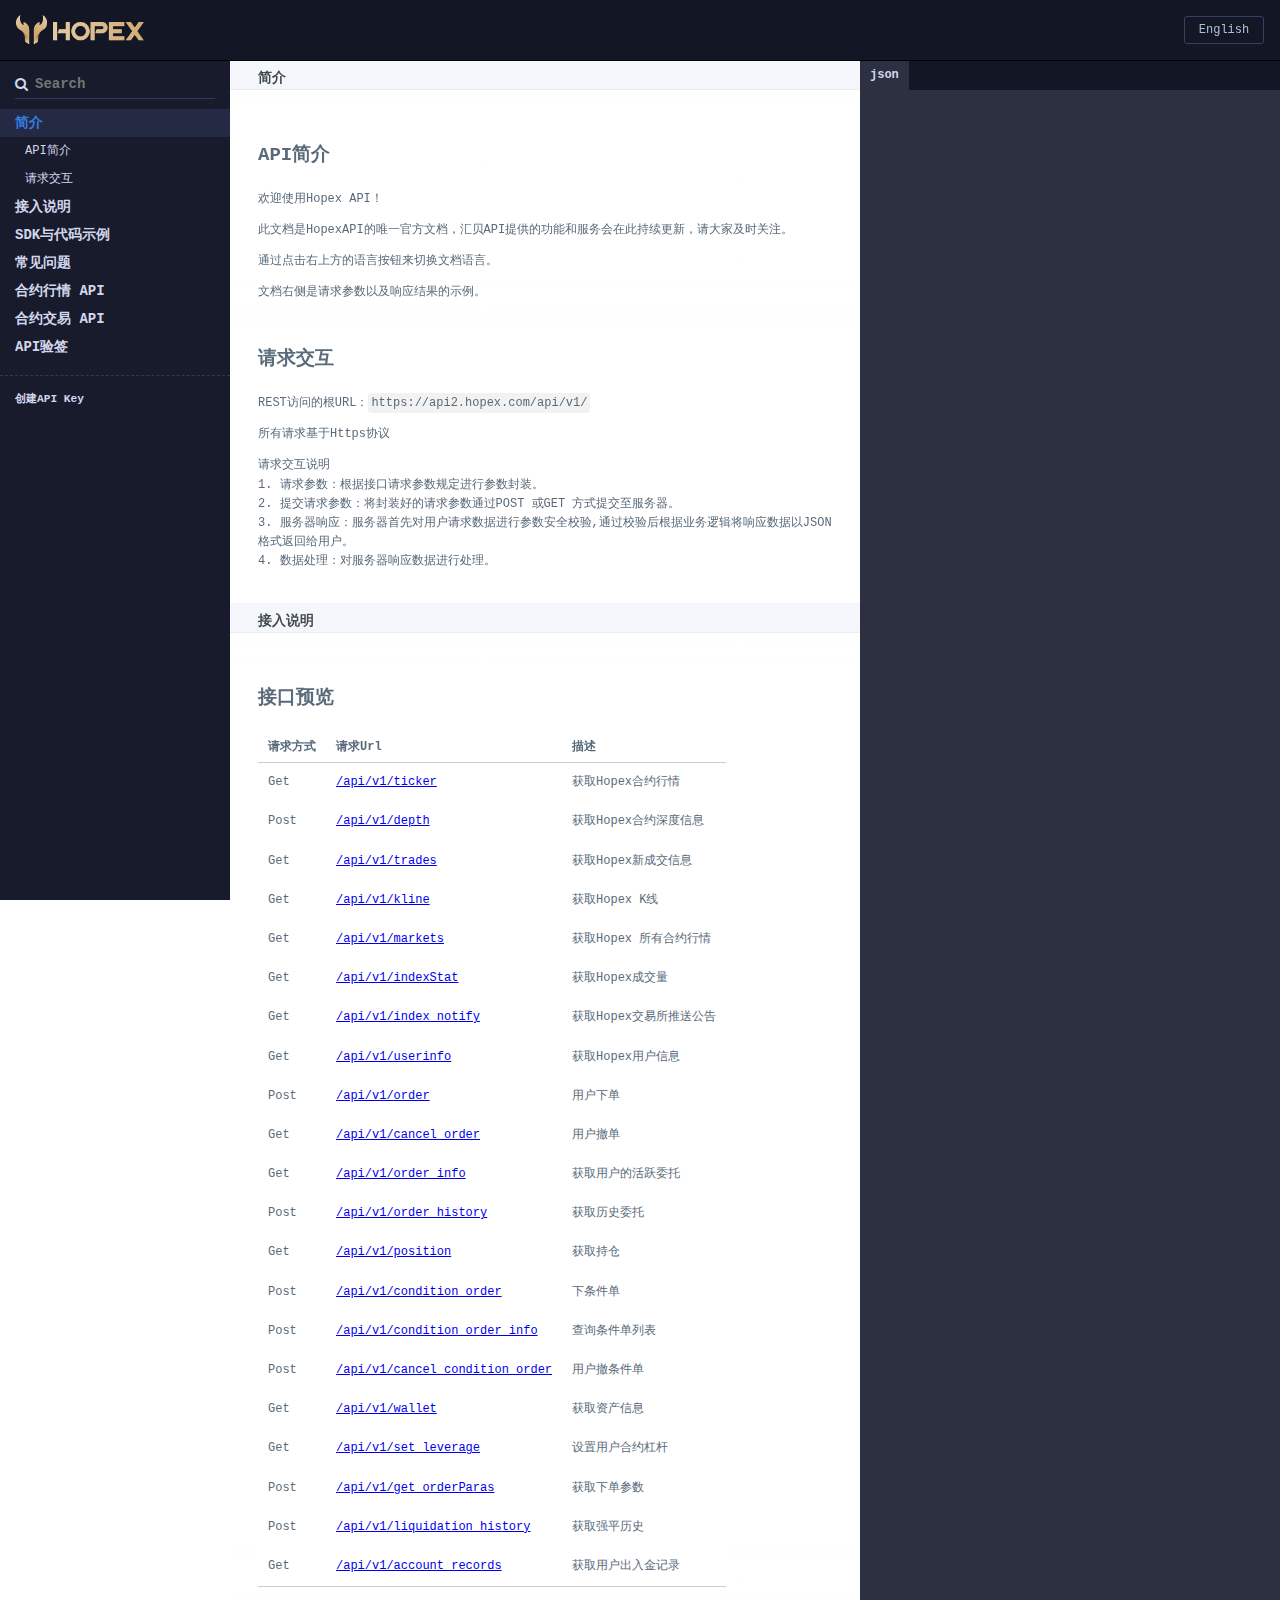
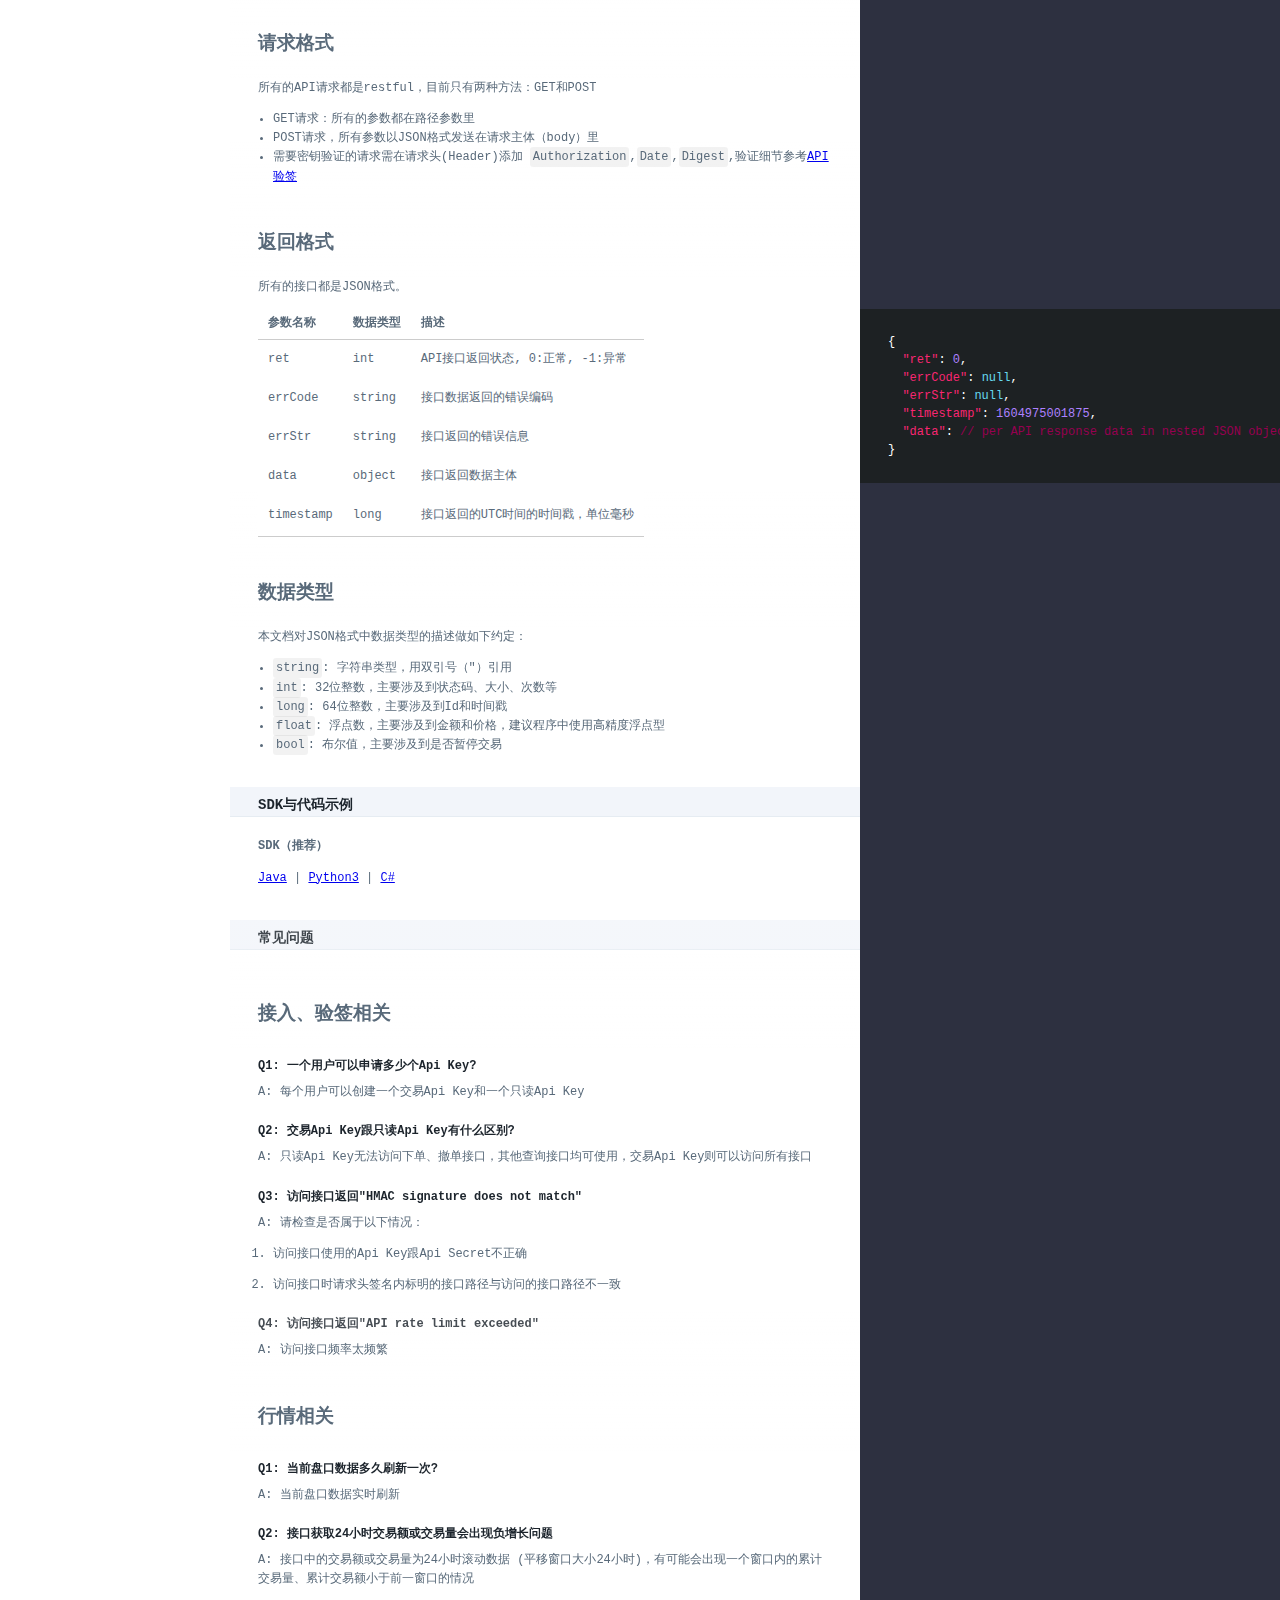
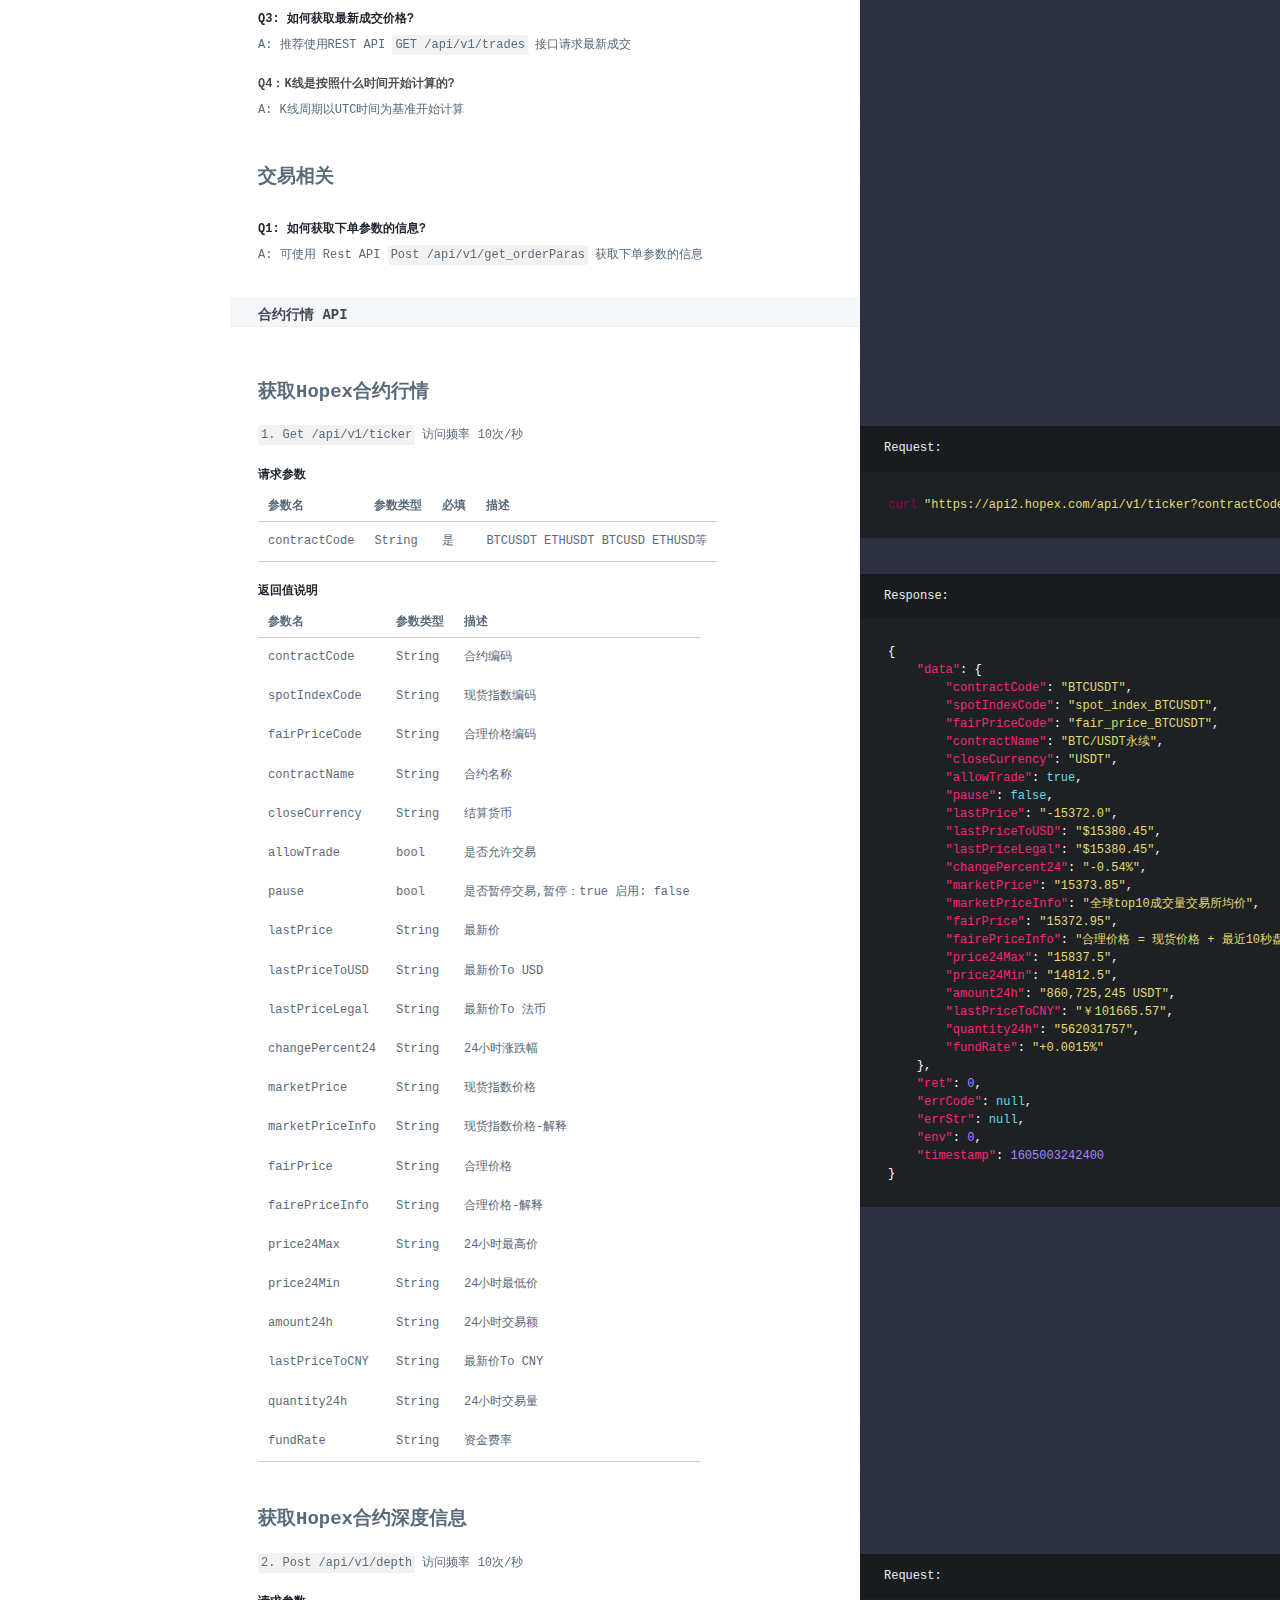
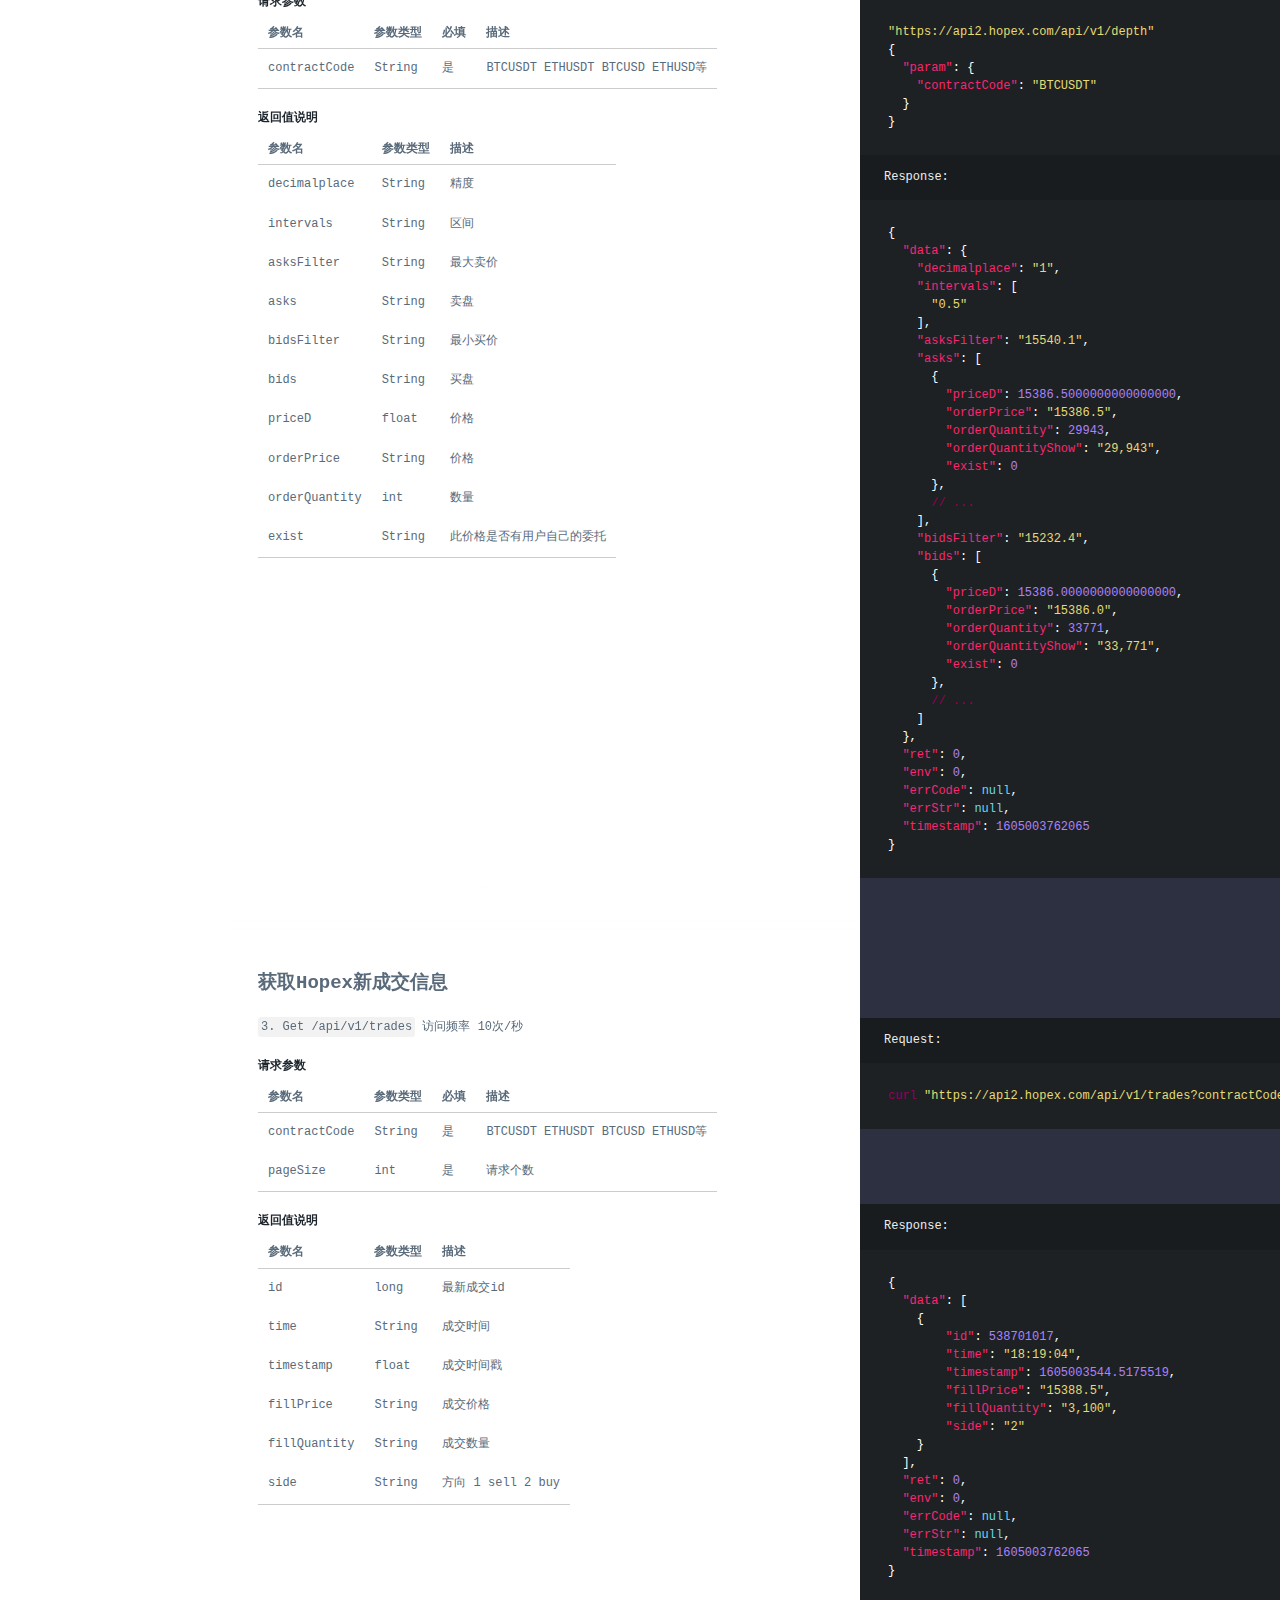
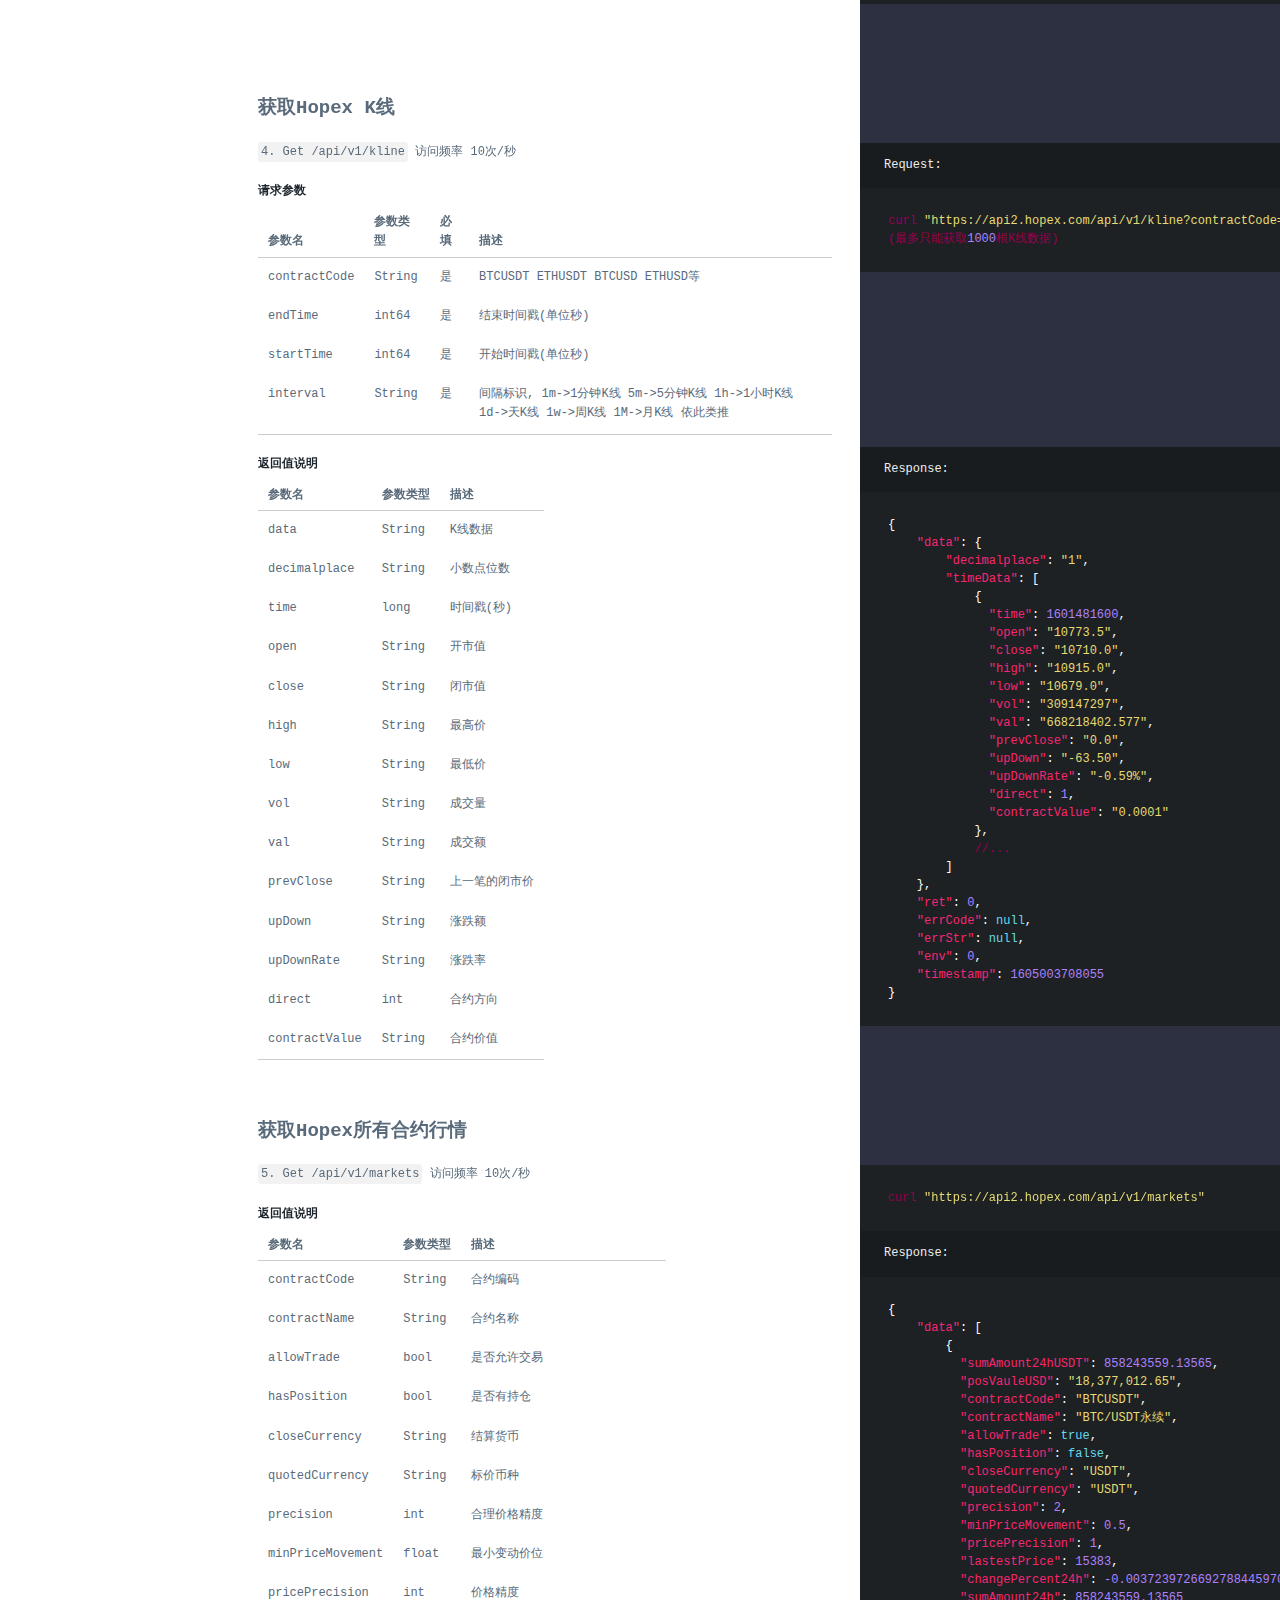
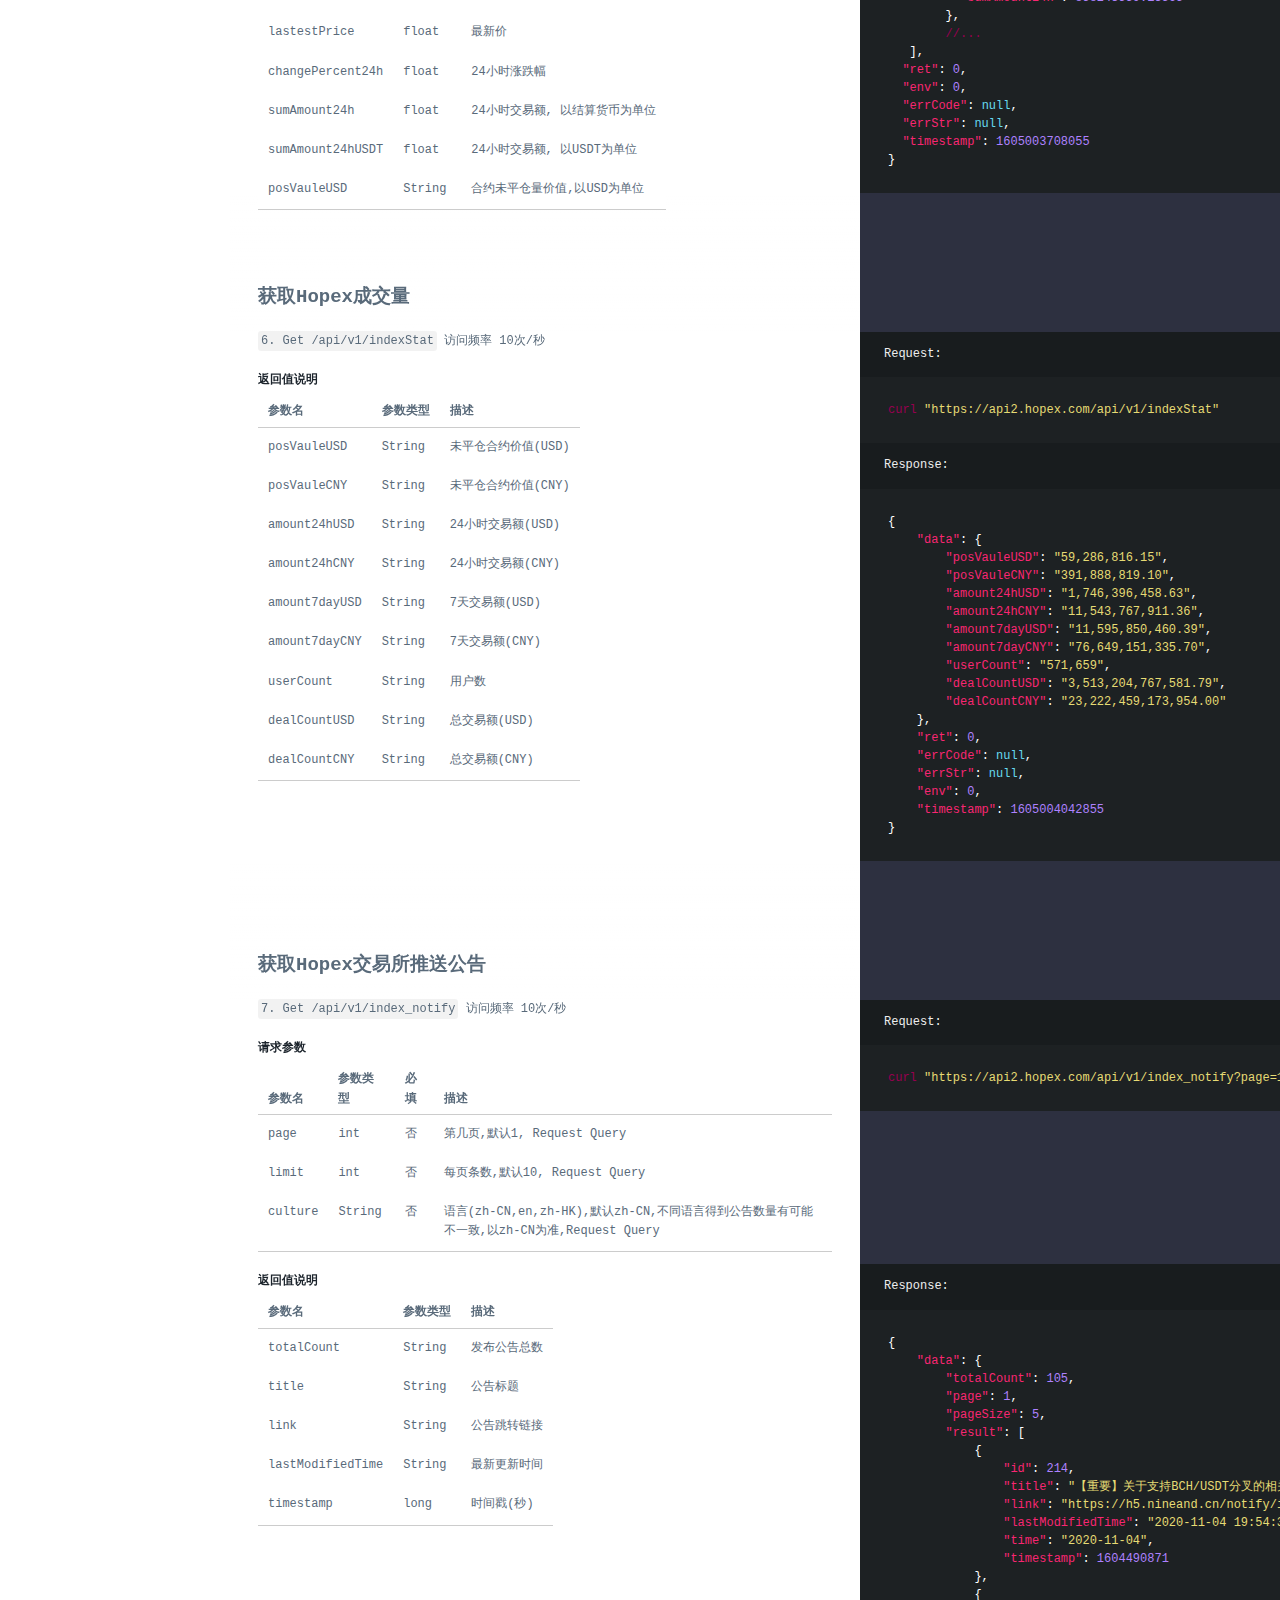
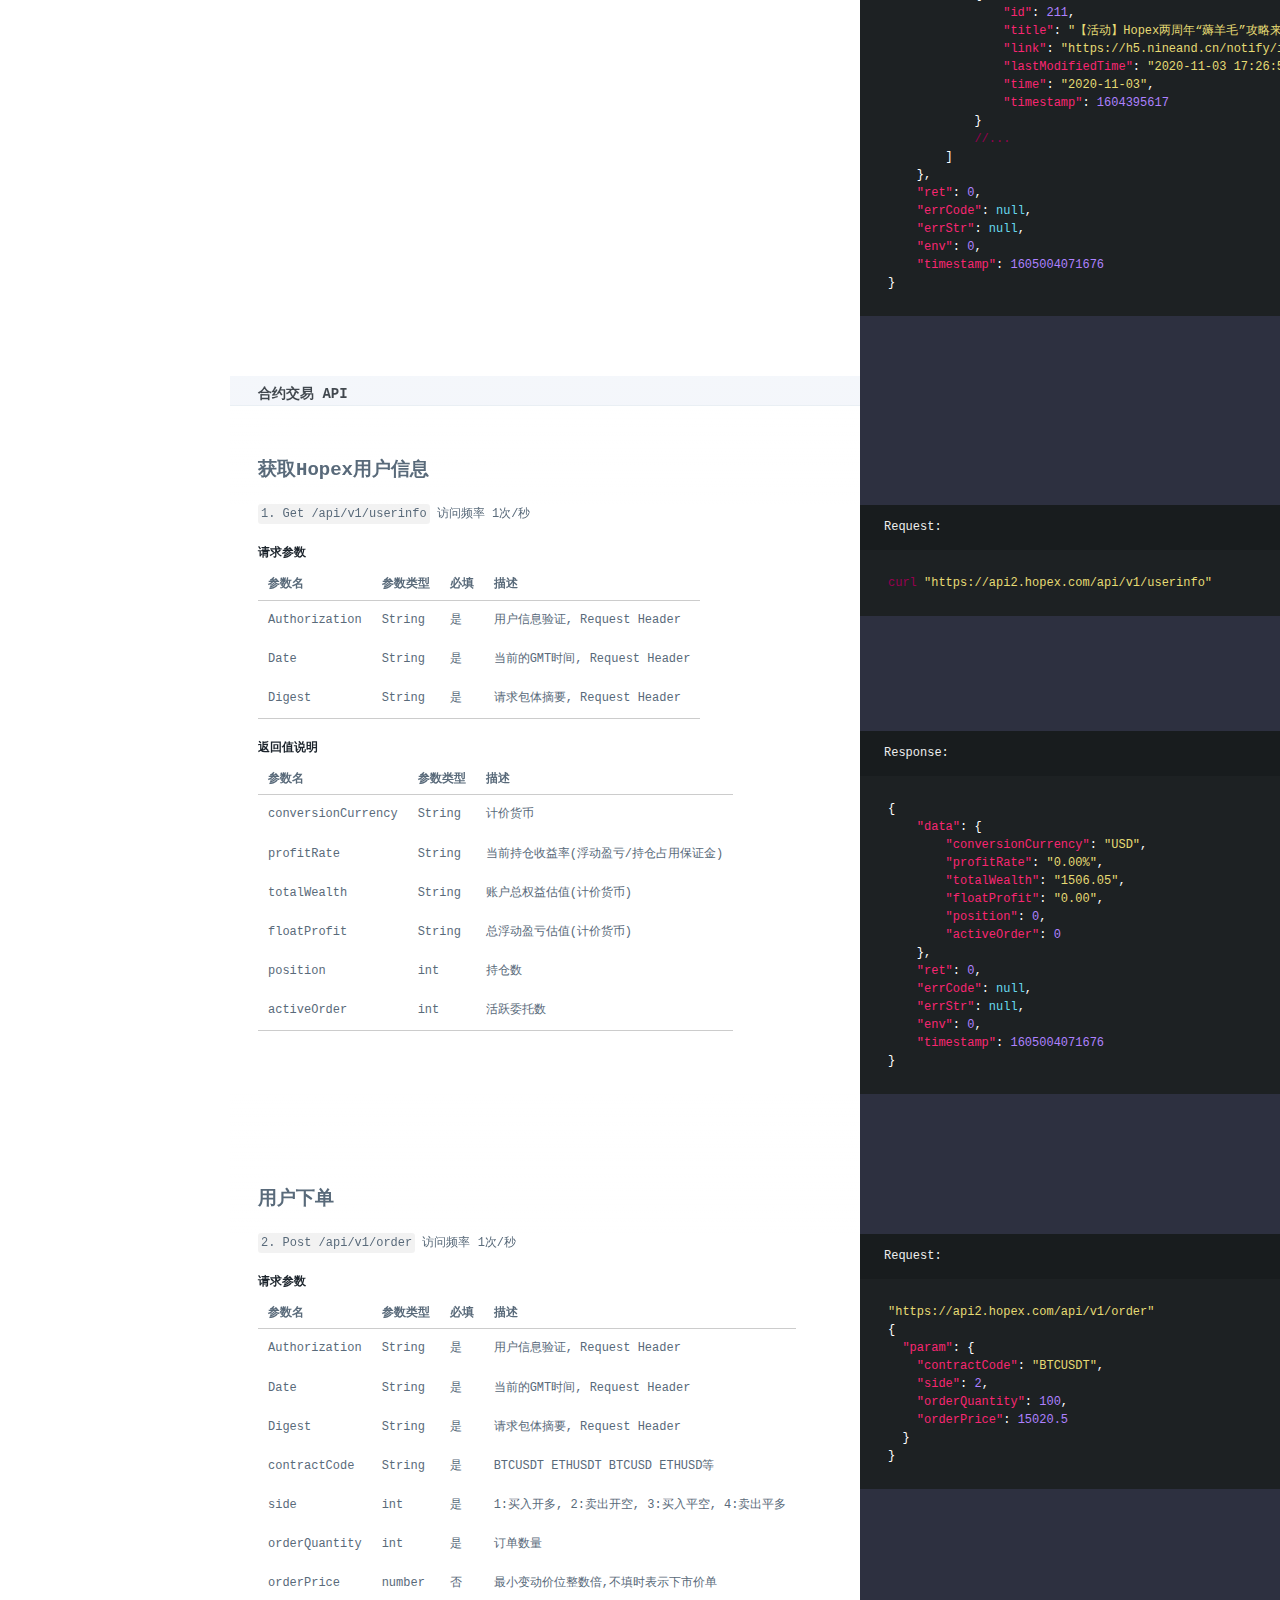
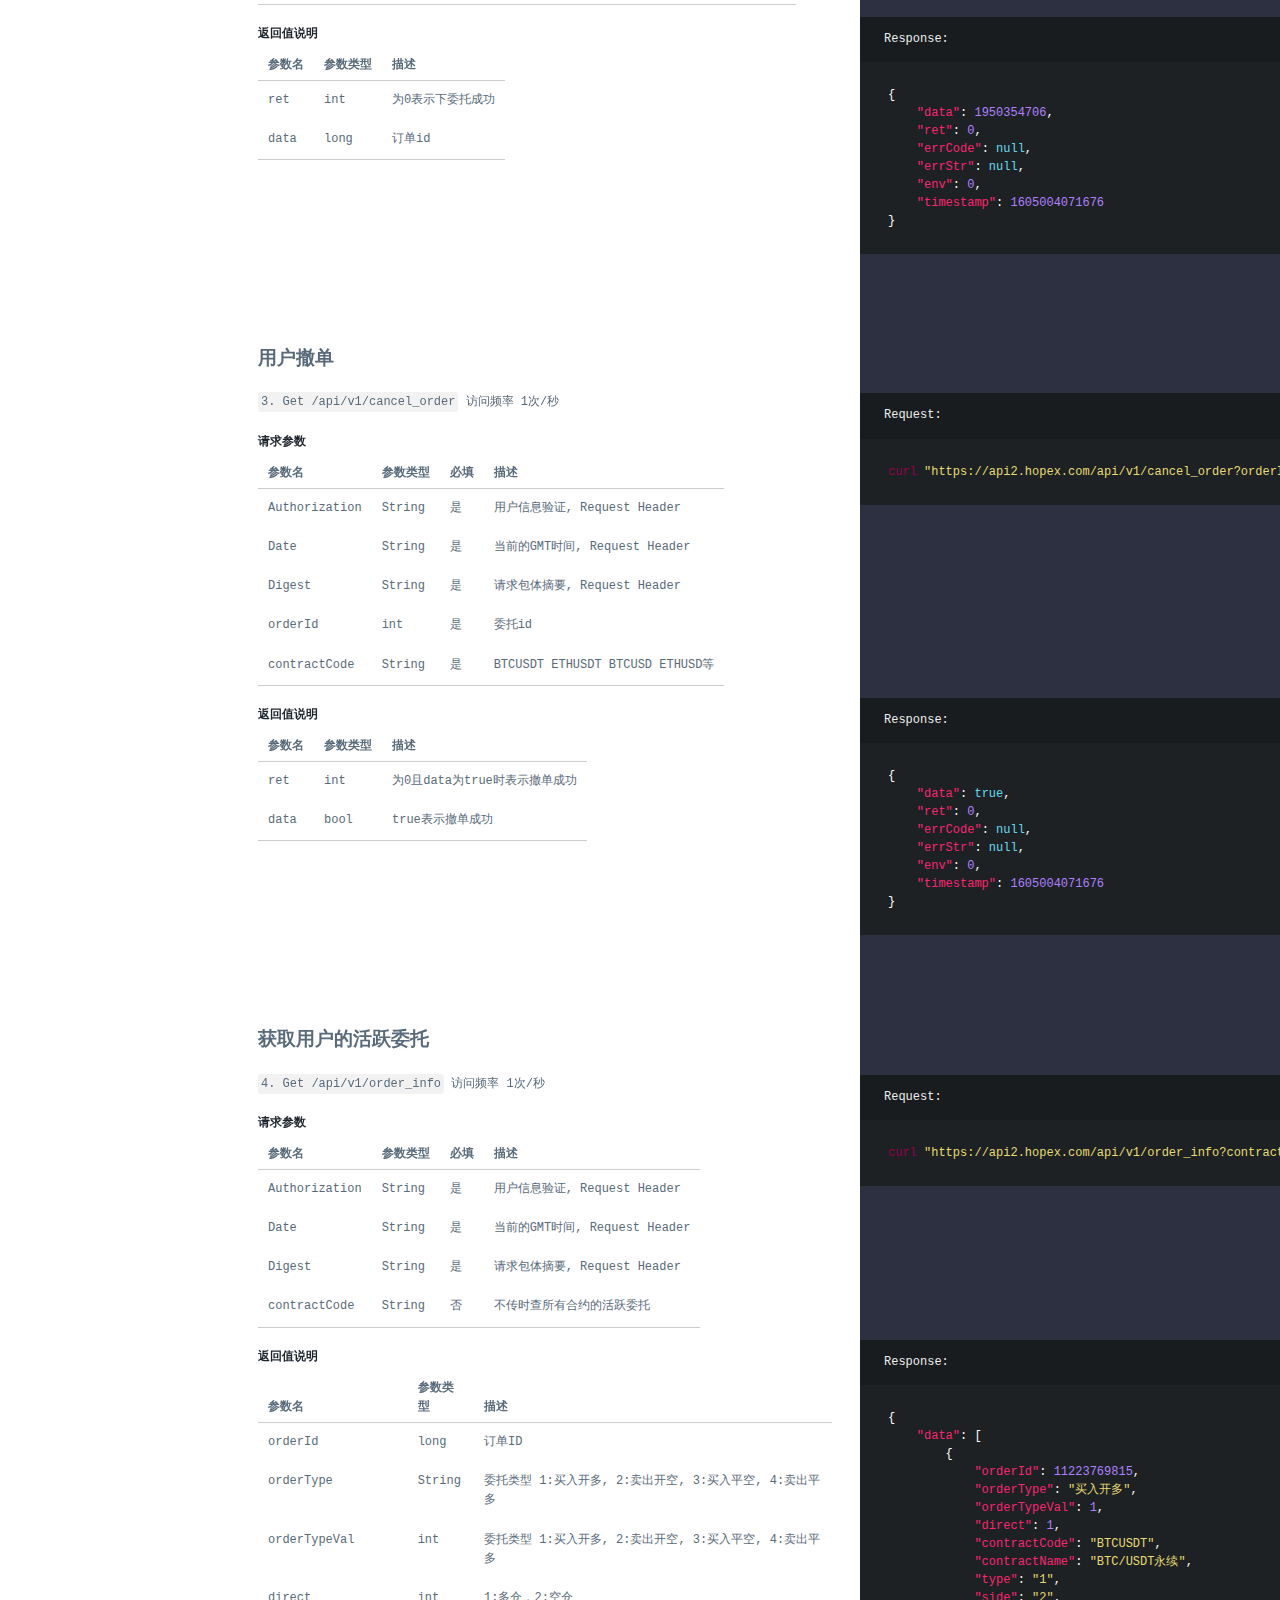
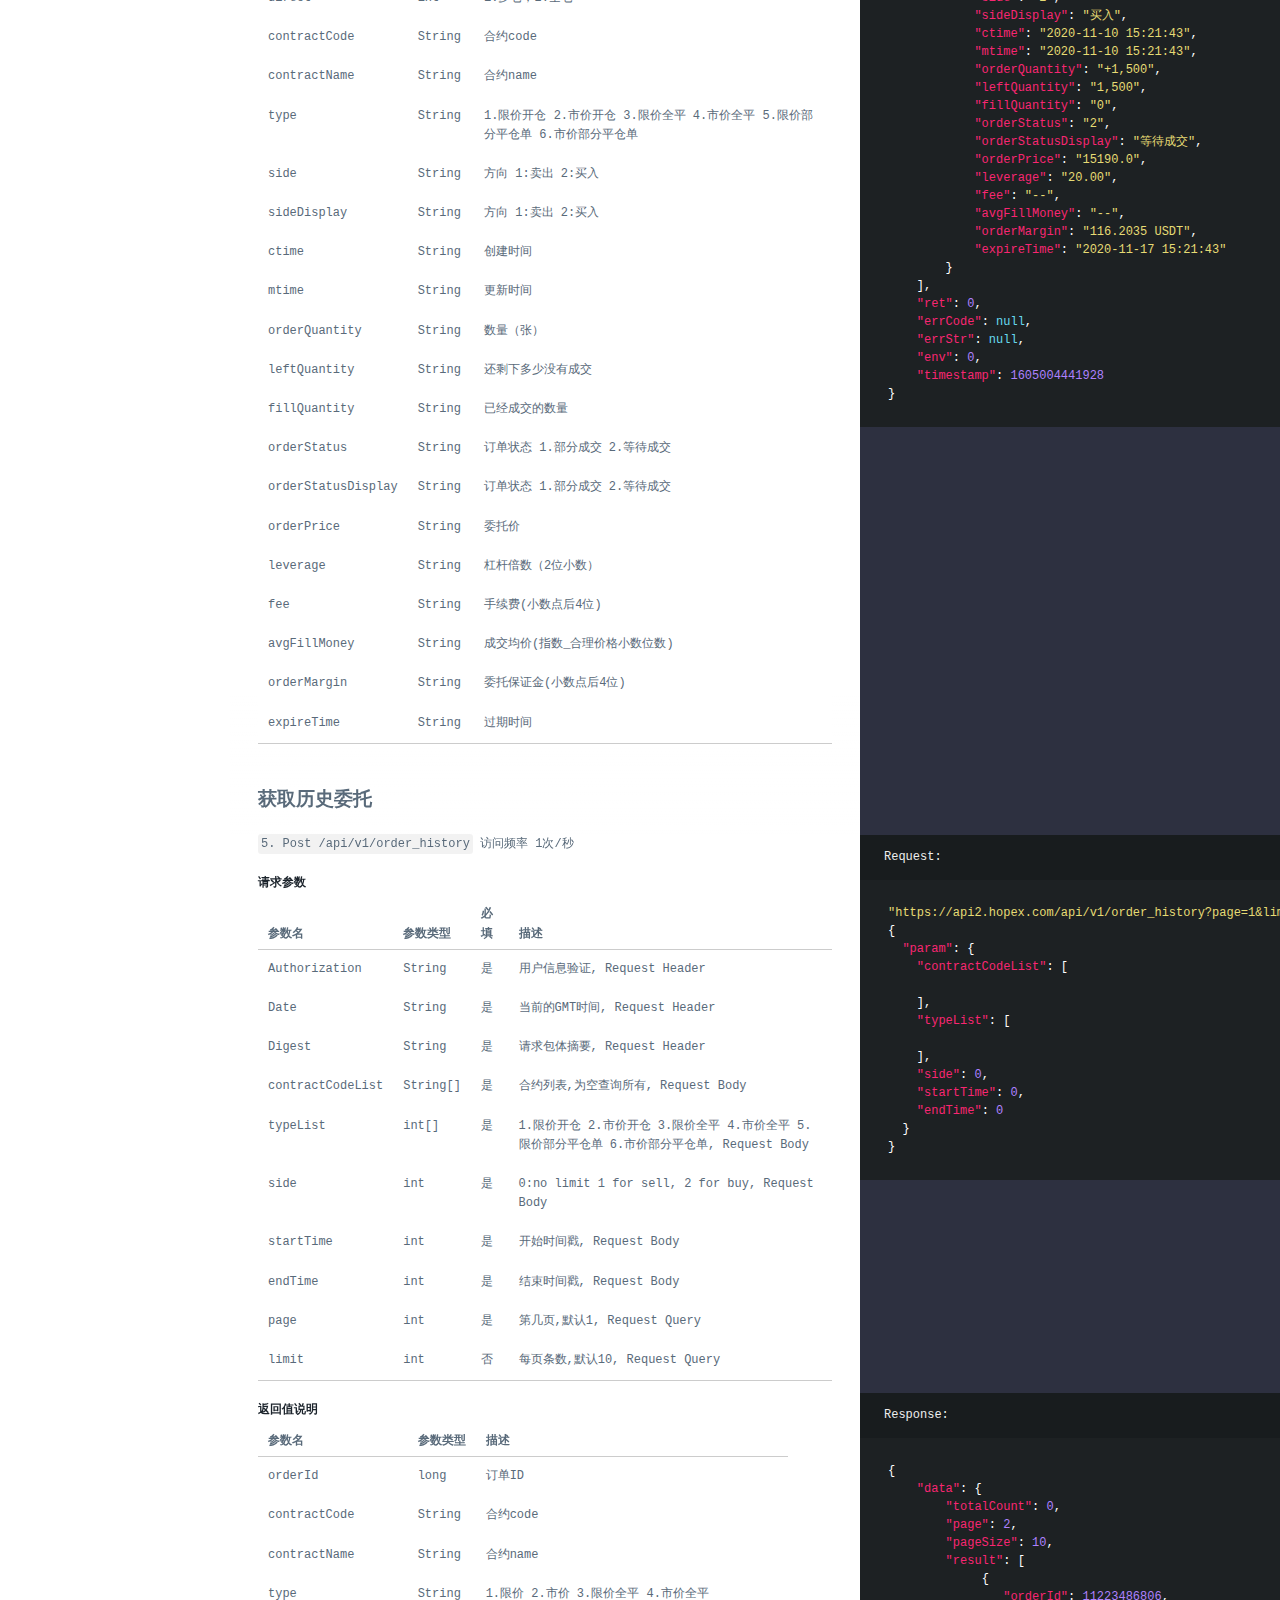
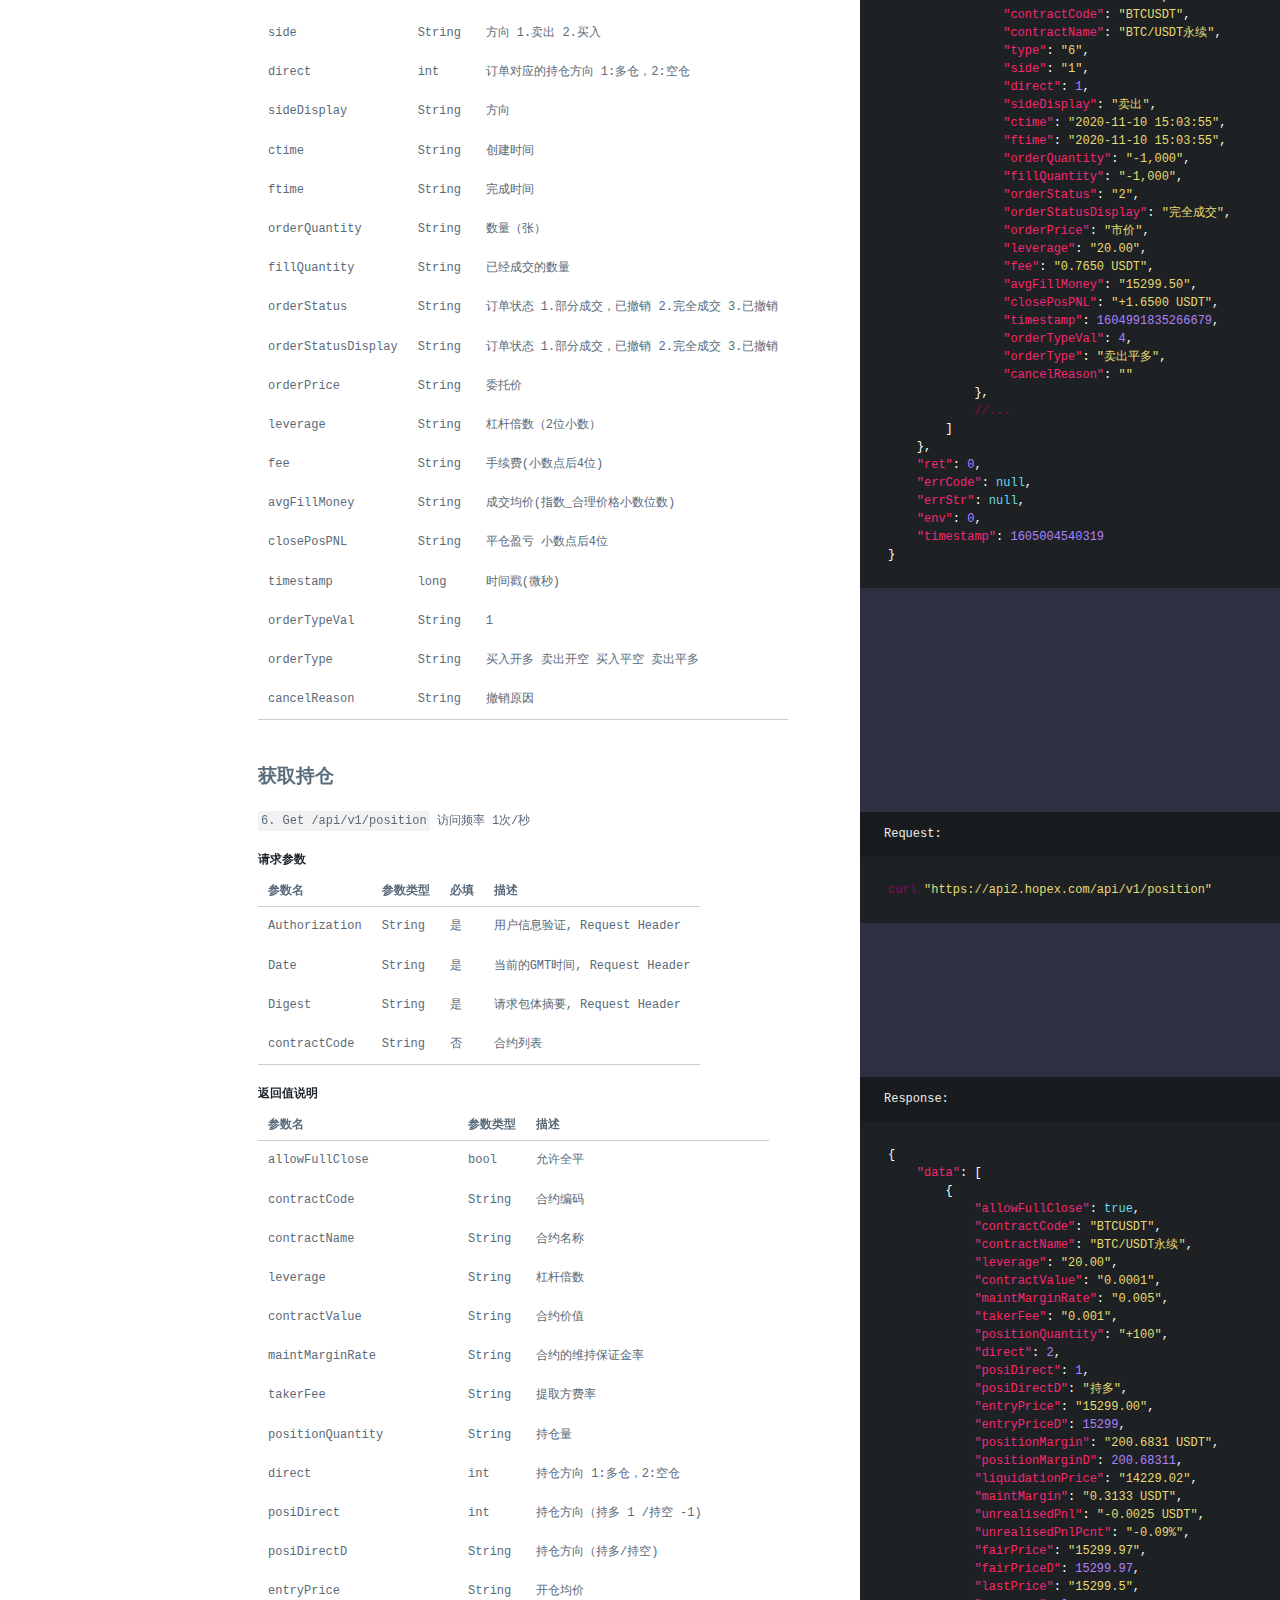
==== commit 043a4b09: "publish: docs add sdk" ====
--- a/contract/v1/cn/index.html
+++ b/contract/v1/cn/index.html
@@ -387,12 +387,6 @@
                   <li>
                     <a href="#hopex-6" class="toc-h2 toc-link" data-title="获取Hopex交易所推送公告">获取Hopex交易所推送公告</a>
                   </li>
-                  <li>
-                    <a href="#990d0bb394" class="toc-h2 toc-link" data-title="获取所有合约的基础信息">获取所有合约的基础信息</a>
-                  </li>
-                  <li>
-                    <a href="#7e66ce308f" class="toc-h2 toc-link" data-title="获取合约详情">获取合约详情</a>
-                  </li>
               </ul>
           </li>
           <li>
@@ -440,18 +434,6 @@
                   <li>
                     <a href="#8e62101ca9" class="toc-h2 toc-link" data-title="获取用户出入金记录">获取用户出入金记录</a>
                   </li>
-                  <li>
-                    <a href="#aa15af9042" class="toc-h2 toc-link" data-title="获取委托成交明细">获取委托成交明细</a>
-                  </li>
-                  <li>
-                    <a href="#f876a4e1f9" class="toc-h2 toc-link" data-title="获取订单详情">获取订单详情</a>
-                  </li>
-                  <li>
-                    <a href="#0d236c6a2b" class="toc-h2 toc-link" data-title="批量撤单">批量撤单</a>
-                  </li>
-                  <li>
-                    <a href="#de93fae07b" class="toc-h2 toc-link" data-title="批量下单">批量下单</a>
-                  </li>
               </ul>
           </li>
           <li>
@@ -539,16 +521,6 @@
 </tr>
 <tr>
 <td style="text-align: left">Get</td>
-<td style="text-align: left"><a href="#990d0bb394">/api/v1/contracts</a></td>
-<td style="text-align: left">获取所有合约的基础信息</td>
-</tr>
-<tr>
-<td style="text-align: left">Get</td>
-<td style="text-align: left"><a href="#7e66ce308f">/api/v1/contracts/detail</a></td>
-<td style="text-align: left">获取合约详情</td>
-</tr>
-<tr>
-<td style="text-align: left">Get</td>
 <td style="text-align: left"><a href="#hopex-7">/api/v1/userinfo</a></td>
 <td style="text-align: left">获取Hopex用户信息</td>
 </tr>
@@ -616,26 +588,6 @@
 <td style="text-align: left">Get</td>
 <td style="text-align: left"><a href="#8e62101ca9">/api/v1/account_records</a></td>
 <td style="text-align: left">获取用户出入金记录</td>
-</tr>
-<tr>
-<td style="text-align: left">Get</td>
-<td style="text-align: left"><a href="#aa15af9042">/api/v1/order/deals</a></td>
-<td style="text-align: left">获取委托成交明细</td>
-</tr>
-<tr>
-<td style="text-align: left">Get</td>
-<td style="text-align: left"><a href="#f876a4e1f9">/api/v1/order/detail</a></td>
-<td style="text-align: left">获取订单详情</td>
-</tr>
-<tr>
-<td style="text-align: left">Get</td>
-<td style="text-align: left"><a href="#0d236c6a2b">/api/v1/batch/cancel_order</a></td>
-<td style="text-align: left">批量撤单</td>
-</tr>
-<tr>
-<td style="text-align: left">Post</td>
-<td style="text-align: left"><a href="#de93fae07b">/api/v1/batch/order</a></td>
-<td style="text-align: left">批量下单</td>
 </tr>
 </tbody></table>
 <h2 id='21d67c3c4c'>请求格式</h2>
@@ -1563,297 +1515,6 @@
 <td style="text-align: left">时间戳(秒)</td>
 </tr>
 </tbody></table>
-<h2 id='990d0bb394'>获取所有合约的基础信息</h2>
-<blockquote>
-<p>Request:</p>
-</blockquote>
-<div class="highlight"><pre class="highlight json tab-json"><code><span class="err">curl</span><span class="w"> </span><span class="s2">"https://api2.hopex.com/api/v1/contracts"</span><span class="w">
-</span></code></pre></div>
-<p><code>8. Get /api/v1/contracts</code>   访问频率 10次/秒</p>
-
-<blockquote>
-<p>Response:</p>
-</blockquote>
-<div class="highlight"><pre class="highlight json tab-json"><code><span class="p">{</span><span class="w">
-    </span><span class="nl">"data"</span><span class="p">:</span><span class="w"> </span><span class="p">[</span><span class="w">
-        </span><span class="p">{</span><span class="w">
-            </span><span class="nl">"direct"</span><span class="p">:</span><span class="w"> </span><span class="s2">"Forward"</span><span class="p">,</span><span class="w">
-            </span><span class="nl">"code"</span><span class="p">:</span><span class="w"> </span><span class="s2">"BTCUSDT"</span><span class="p">,</span><span class="w">
-            </span><span class="nl">"name"</span><span class="p">:</span><span class="w"> </span><span class="s2">"BTC/USDT永续"</span><span class="p">,</span><span class="w">
-            </span><span class="nl">"type"</span><span class="p">:</span><span class="w"> </span><span class="s2">"永续合约"</span><span class="p">,</span><span class="w">
-            </span><span class="nl">"closeCurrency"</span><span class="p">:</span><span class="w"> </span><span class="s2">"USDT"</span><span class="p">,</span><span class="w">
-            </span><span class="nl">"value"</span><span class="p">:</span><span class="w"> </span><span class="mf">0.0001</span><span class="p">,</span><span class="w">
-            </span><span class="nl">"valueUnit"</span><span class="p">:</span><span class="w"> </span><span class="s2">"BTC"</span><span class="p">,</span><span class="w">
-            </span><span class="nl">"minPriceMovement"</span><span class="p">:</span><span class="w"> </span><span class="mf">0.5</span><span class="w">
-        </span><span class="p">},</span><span class="w">
-        </span><span class="err">//...</span><span class="w">
-        </span><span class="p">{</span><span class="w">
-            </span><span class="nl">"direct"</span><span class="p">:</span><span class="w"> </span><span class="s2">"Reverse"</span><span class="p">,</span><span class="w">
-            </span><span class="nl">"code"</span><span class="p">:</span><span class="w"> </span><span class="s2">"BTCUSD"</span><span class="p">,</span><span class="w">
-            </span><span class="nl">"name"</span><span class="p">:</span><span class="w"> </span><span class="s2">"BTC/USD永续"</span><span class="p">,</span><span class="w">
-            </span><span class="nl">"type"</span><span class="p">:</span><span class="w"> </span><span class="s2">"永续合约"</span><span class="p">,</span><span class="w">
-            </span><span class="nl">"closeCurrency"</span><span class="p">:</span><span class="w"> </span><span class="s2">"BTC"</span><span class="p">,</span><span class="w">
-             </span><span class="nl">"value"</span><span class="p">:</span><span class="w"> </span><span class="mi">1</span><span class="p">,</span><span class="w">
-             </span><span class="nl">"valueUnit"</span><span class="p">:</span><span class="w"> </span><span class="s2">"USD"</span><span class="p">,</span><span class="w">
-             </span><span class="nl">"minPriceMovement"</span><span class="p">:</span><span class="w"> </span><span class="mf">0.5</span><span class="w">
-        </span><span class="p">}</span><span class="w">
-    </span><span class="p">],</span><span class="w">
-    </span><span class="nl">"ret"</span><span class="p">:</span><span class="w"> </span><span class="mi">0</span><span class="p">,</span><span class="w">
-    </span><span class="nl">"errCode"</span><span class="p">:</span><span class="w"> </span><span class="kc">null</span><span class="p">,</span><span class="w">
-    </span><span class="nl">"errStr"</span><span class="p">:</span><span class="w"> </span><span class="kc">null</span><span class="p">,</span><span class="w">
-    </span><span class="nl">"env"</span><span class="p">:</span><span class="w"> </span><span class="mi">0</span><span class="p">,</span><span class="w">
-    </span><span class="nl">"timestamp"</span><span class="p">:</span><span class="w"> </span><span class="mi">1611824285543</span><span class="w">
-</span><span class="p">}</span><span class="w">
-</span></code></pre></div><h3 id='1d44dd01be-8'>返回值说明</h3>
-<table><thead>
-<tr>
-<th style="text-align: left">参数名</th>
-<th style="text-align: left">参数类型</th>
-<th style="text-align: left">描述</th>
-</tr>
-</thead><tbody>
-<tr>
-<td style="text-align: left">direct</td>
-<td style="text-align: left">String</td>
-<td style="text-align: left">正向or反向(Reverse 反向，Forward正向）</td>
-</tr>
-<tr>
-<td style="text-align: left">code</td>
-<td style="text-align: left">String</td>
-<td style="text-align: left">编码</td>
-</tr>
-<tr>
-<td style="text-align: left">name</td>
-<td style="text-align: left">String</td>
-<td style="text-align: left">名称</td>
-</tr>
-<tr>
-<td style="text-align: left">type</td>
-<td style="text-align: left">String</td>
-<td style="text-align: left">类型</td>
-</tr>
-<tr>
-<td style="text-align: left">closeCurrency</td>
-<td style="text-align: left">String</td>
-<td style="text-align: left">结算货币</td>
-</tr>
-<tr>
-<td style="text-align: left">value</td>
-<td style="text-align: left">float</td>
-<td style="text-align: left">合约价值</td>
-</tr>
-<tr>
-<td style="text-align: left">valueUnit</td>
-<td style="text-align: left">String</td>
-<td style="text-align: left">价值单位</td>
-</tr>
-<tr>
-<td style="text-align: left">minPriceMovement</td>
-<td style="text-align: left">float</td>
-<td style="text-align: left">最小变动价位</td>
-</tr>
-</tbody></table>
-<h2 id='7e66ce308f'>获取合约详情</h2>
-<blockquote>
-<p>Request:</p>
-</blockquote>
-<div class="highlight"><pre class="highlight json tab-json"><code><span class="err">curl</span><span class="w"> </span><span class="s2">"https://api2.hopex.com/api/v1/contracts/detail?contractCode=BTCUSDT"</span><span class="w">
-</span></code></pre></div>
-<p><code>9. Get /api/v1/contracts/detail</code>   访问频率 10次/秒</p>
-<h3 id='1f9ac54b15-6'>请求参数</h3>
-<table><thead>
-<tr>
-<th style="text-align: left">参数名</th>
-<th style="text-align: left">参数类型</th>
-<th style="text-align: left">必填</th>
-<th style="text-align: left">描述</th>
-</tr>
-</thead><tbody>
-<tr>
-<td style="text-align: left">contractCode</td>
-<td style="text-align: left">String</td>
-<td style="text-align: left">是</td>
-<td style="text-align: left">合约编码</td>
-</tr>
-</tbody></table>
-
-<blockquote>
-<p>Response:</p>
-</blockquote>
-<div class="highlight"><pre class="highlight json tab-json"><code><span class="p">{</span><span class="w">
-    </span><span class="nl">"data"</span><span class="p">:</span><span class="w"> </span><span class="p">{</span><span class="w">
-        </span><span class="nl">"name"</span><span class="p">:</span><span class="w"> </span><span class="s2">"BTC/USDT永续"</span><span class="p">,</span><span class="w">
-        </span><span class="nl">"code"</span><span class="p">:</span><span class="w"> </span><span class="s2">"BTCUSDT"</span><span class="p">,</span><span class="w">
-        </span><span class="nl">"direct"</span><span class="p">:</span><span class="w"> </span><span class="s2">"Forward"</span><span class="p">,</span><span class="w">
-        </span><span class="nl">"type"</span><span class="p">:</span><span class="w"> </span><span class="s2">"永续合约"</span><span class="p">,</span><span class="w">
-        </span><span class="nl">"closeCurrency"</span><span class="p">:</span><span class="w"> </span><span class="s2">"USDT"</span><span class="p">,</span><span class="w">
-        </span><span class="nl">"price"</span><span class="p">:</span><span class="w"> </span><span class="s2">"BTC对USDT的价格"</span><span class="p">,</span><span class="w">
-        </span><span class="nl">"marketPrice"</span><span class="p">:</span><span class="w"> </span><span class="s2">"全球top10成交量交易所均价"</span><span class="p">,</span><span class="w">
-        </span><span class="nl">"endTime"</span><span class="p">:</span><span class="w"> </span><span class="kc">null</span><span class="p">,</span><span class="w">
-        </span><span class="nl">"closePrice"</span><span class="p">:</span><span class="w"> </span><span class="s2">"到期前30分钟内现货加权平均价格"</span><span class="p">,</span><span class="w">
-        </span><span class="nl">"value"</span><span class="p">:</span><span class="w"> </span><span class="s2">"0.0001 BTC"</span><span class="p">,</span><span class="w">
-        </span><span class="nl">"minPriceMovement"</span><span class="p">:</span><span class="w"> </span><span class="s2">"0.5"</span><span class="p">,</span><span class="w">
-        </span><span class="nl">"minTradeNum"</span><span class="p">:</span><span class="w"> </span><span class="s2">"1"</span><span class="p">,</span><span class="w">
-        </span><span class="nl">"leverage"</span><span class="p">:</span><span class="w"> </span><span class="s2">"2.00-100.00"</span><span class="p">,</span><span class="w">
-        </span><span class="nl">"initMarginRate"</span><span class="p">:</span><span class="w"> </span><span class="s2">"1/杠杆倍数"</span><span class="p">,</span><span class="w">
-        </span><span class="nl">"maintenanceMarginRate"</span><span class="p">:</span><span class="w"> </span><span class="s2">"0.10%-19.90%"</span><span class="p">,</span><span class="w">
-        </span><span class="nl">"makerRate"</span><span class="p">:</span><span class="w"> </span><span class="kc">null</span><span class="p">,</span><span class="w">
-        </span><span class="nl">"takerRate"</span><span class="p">:</span><span class="w"> </span><span class="kc">null</span><span class="p">,</span><span class="w">
-        </span><span class="nl">"closeAllRate"</span><span class="p">:</span><span class="w"> </span><span class="kc">null</span><span class="p">,</span><span class="w">
-        </span><span class="nl">"deliveryRate"</span><span class="p">:</span><span class="w"> </span><span class="kc">null</span><span class="p">,</span><span class="w">
-        </span><span class="nl">"positionCnt"</span><span class="p">:</span><span class="w"> </span><span class="mi">0</span><span class="p">,</span><span class="w">
-        </span><span class="nl">"positionVal"</span><span class="p">:</span><span class="w"> </span><span class="kc">null</span><span class="p">,</span><span class="w">
-        </span><span class="nl">"sum24hDealCnt"</span><span class="p">:</span><span class="w"> </span><span class="mi">0</span><span class="p">,</span><span class="w">
-        </span><span class="nl">"sum24hDealAmount"</span><span class="p">:</span><span class="w"> </span><span class="kc">null</span><span class="p">,</span><span class="w">
-        </span><span class="nl">"sumDealsCnt"</span><span class="p">:</span><span class="w"> </span><span class="mi">0</span><span class="p">,</span><span class="w">
-        </span><span class="nl">"sumAmount"</span><span class="p">:</span><span class="w"> </span><span class="kc">null</span><span class="p">,</span><span class="w">
-        </span><span class="nl">"lastFundRate"</span><span class="p">:</span><span class="w"> </span><span class="s2">"-1.2496%"</span><span class="w">
-    </span><span class="p">},</span><span class="w">
-    </span><span class="nl">"ret"</span><span class="p">:</span><span class="w"> </span><span class="mi">0</span><span class="p">,</span><span class="w">
-    </span><span class="nl">"errCode"</span><span class="p">:</span><span class="w"> </span><span class="kc">null</span><span class="p">,</span><span class="w">
-    </span><span class="nl">"errStr"</span><span class="p">:</span><span class="w"> </span><span class="kc">null</span><span class="p">,</span><span class="w">
-    </span><span class="nl">"env"</span><span class="p">:</span><span class="w"> </span><span class="mi">0</span><span class="p">,</span><span class="w">
-    </span><span class="nl">"timestamp"</span><span class="p">:</span><span class="w"> </span><span class="mi">1611822256921</span><span class="w">
-</span><span class="p">}</span><span class="w">
-</span></code></pre></div><h3 id='1d44dd01be-9'>返回值说明</h3>
-<table><thead>
-<tr>
-<th style="text-align: left">参数名</th>
-<th style="text-align: left">参数类型</th>
-<th style="text-align: left">描述</th>
-</tr>
-</thead><tbody>
-<tr>
-<td style="text-align: left">name</td>
-<td style="text-align: left">String</td>
-<td style="text-align: left">合约名称</td>
-</tr>
-<tr>
-<td style="text-align: left">code</td>
-<td style="text-align: left">String</td>
-<td style="text-align: left">合约编码（符号）</td>
-</tr>
-<tr>
-<td style="text-align: left">direct</td>
-<td style="text-align: left">String</td>
-<td style="text-align: left">合约方向</td>
-</tr>
-<tr>
-<td style="text-align: left">type</td>
-<td style="text-align: left">String</td>
-<td style="text-align: left">合约类型</td>
-</tr>
-<tr>
-<td style="text-align: left">closeCurrency</td>
-<td style="text-align: left">String</td>
-<td style="text-align: left">盈亏结算货币</td>
-</tr>
-<tr>
-<td style="text-align: left">price</td>
-<td style="text-align: left">String</td>
-<td style="text-align: left">价格</td>
-</tr>
-<tr>
-<td style="text-align: left">marketPrice</td>
-<td style="text-align: left">String</td>
-<td style="text-align: left">现货价格</td>
-</tr>
-<tr>
-<td style="text-align: left">endTime</td>
-<td style="text-align: left">String</td>
-<td style="text-align: left">到期时间</td>
-</tr>
-<tr>
-<td style="text-align: left">closePrice</td>
-<td style="text-align: left">String</td>
-<td style="text-align: left">到期结算价格（到期前30分钟内现货加权平均价格）</td>
-</tr>
-<tr>
-<td style="text-align: left">value</td>
-<td style="text-align: left">String</td>
-<td style="text-align: left">合约价值</td>
-</tr>
-<tr>
-<td style="text-align: left">minPriceMovement</td>
-<td style="text-align: left">String</td>
-<td style="text-align: left">最小变动价位</td>
-</tr>
-<tr>
-<td style="text-align: left">minTradeNum</td>
-<td style="text-align: left">String</td>
-<td style="text-align: left">最小交易数量</td>
-</tr>
-<tr>
-<td style="text-align: left">leverage</td>
-<td style="text-align: left">String</td>
-<td style="text-align: left">杠杆</td>
-</tr>
-<tr>
-<td style="text-align: left">initMarginRate</td>
-<td style="text-align: left">String</td>
-<td style="text-align: left">起始保证金率</td>
-</tr>
-<tr>
-<td style="text-align: left">maintenanceMarginRate</td>
-<td style="text-align: left">String</td>
-<td style="text-align: left">维持保证金率</td>
-</tr>
-<tr>
-<td style="text-align: left">makerRate</td>
-<td style="text-align: left">String</td>
-<td style="text-align: left">流动性提供方(挂单)手续费率</td>
-</tr>
-<tr>
-<td style="text-align: left">takerRate</td>
-<td style="text-align: left">String</td>
-<td style="text-align: left">流动性提取方(吃单)手续费率</td>
-</tr>
-<tr>
-<td style="text-align: left">closeAllRate</td>
-<td style="text-align: left">String</td>
-<td style="text-align: left">强平手续费率</td>
-</tr>
-<tr>
-<td style="text-align: left">deliveryRate</td>
-<td style="text-align: left">String</td>
-<td style="text-align: left">交割手续费率</td>
-</tr>
-<tr>
-<td style="text-align: left">positionCnt</td>
-<td style="text-align: left">int</td>
-<td style="text-align: left">未平仓合约数量(张)</td>
-</tr>
-<tr>
-<td style="text-align: left">positionVal</td>
-<td style="text-align: left">String</td>
-<td style="text-align: left">未平仓合约价值</td>
-</tr>
-<tr>
-<td style="text-align: left">sum24hDealCnt</td>
-<td style="text-align: left">int</td>
-<td style="text-align: left">24小时交易数量(张)</td>
-</tr>
-<tr>
-<td style="text-align: left">sum24hDealAmount</td>
-<td style="text-align: left">String</td>
-<td style="text-align: left">24交易额</td>
-</tr>
-<tr>
-<td style="text-align: left">sumDealsCnt</td>
-<td style="text-align: left">int</td>
-<td style="text-align: left">总交易数量(张)</td>
-</tr>
-<tr>
-<td style="text-align: left">sumAmount</td>
-<td style="text-align: left">String</td>
-<td style="text-align: left">总交易额</td>
-</tr>
-<tr>
-<td style="text-align: left">lastFundRate</td>
-<td style="text-align: left">String</td>
-<td style="text-align: left">合约最新资金费率</td>
-</tr>
-</tbody></table>
 <h1 id='api-3'>合约交易 API</h1><h2 id='hopex-7'>获取Hopex用户信息</h2>
 <blockquote>
 <p>Request:</p>
@@ -1861,7 +1522,7 @@
 <div class="highlight"><pre class="highlight json tab-json"><code><span class="err">curl</span><span class="w"> </span><span class="s2">"https://api2.hopex.com/api/v1/userinfo"</span><span class="w">
 </span></code></pre></div>
 <p><code>1. Get /api/v1/userinfo</code>    访问频率 1次/秒</p>
-<h3 id='1f9ac54b15-7'>请求参数</h3>
+<h3 id='1f9ac54b15-6'>请求参数</h3>
 <table><thead>
 <tr>
 <th style="text-align: left">参数名</th>
@@ -1908,7 +1569,7 @@
     </span><span class="nl">"env"</span><span class="p">:</span><span class="w"> </span><span class="mi">0</span><span class="p">,</span><span class="w">
     </span><span class="nl">"timestamp"</span><span class="p">:</span><span class="w"> </span><span class="mi">1605004071676</span><span class="w">
 </span><span class="p">}</span><span class="w">
-</span></code></pre></div><h3 id='1d44dd01be-10'>返回值说明</h3>
+</span></code></pre></div><h3 id='1d44dd01be-8'>返回值说明</h3>
 <table><thead>
 <tr>
 <th style="text-align: left">参数名</th>
@@ -1962,7 +1623,7 @@
 </span><span class="p">}</span><span class="w">
 </span></code></pre></div>
 <p><code>2. Post /api/v1/order</code>   访问频率 1次/秒</p>
-<h3 id='1f9ac54b15-8'>请求参数</h3>
+<h3 id='1f9ac54b15-7'>请求参数</h3>
 <table><thead>
 <tr>
 <th style="text-align: left">参数名</th>
@@ -2026,7 +1687,7 @@
     </span><span class="nl">"env"</span><span class="p">:</span><span class="w"> </span><span class="mi">0</span><span class="p">,</span><span class="w">
     </span><span class="nl">"timestamp"</span><span class="p">:</span><span class="w"> </span><span class="mi">1605004071676</span><span class="w">
 </span><span class="p">}</span><span class="w">
-</span></code></pre></div><h3 id='1d44dd01be-11'>返回值说明</h3>
+</span></code></pre></div><h3 id='1d44dd01be-9'>返回值说明</h3>
 <table><thead>
 <tr>
 <th style="text-align: left">参数名</th>
@@ -2052,7 +1713,7 @@
 <div class="highlight"><pre class="highlight json tab-json"><code><span class="err">curl</span><span class="w"> </span><span class="s2">"https://api2.hopex.com/api/v1/cancel_order?orderId=1952293255&amp;contractCode=BTCUSDT"</span><span class="w">
 </span></code></pre></div>
 <p><code>3. Get /api/v1/cancel_order</code>    访问频率 1次/秒</p>
-<h3 id='1f9ac54b15-9'>请求参数</h3>
+<h3 id='1f9ac54b15-8'>请求参数</h3>
 <table><thead>
 <tr>
 <th style="text-align: left">参数名</th>
@@ -2104,7 +1765,7 @@
     </span><span class="nl">"env"</span><span class="p">:</span><span class="w"> </span><span class="mi">0</span><span class="p">,</span><span class="w">
     </span><span class="nl">"timestamp"</span><span class="p">:</span><span class="w"> </span><span class="mi">1605004071676</span><span class="w">
 </span><span class="p">}</span><span class="w">
-</span></code></pre></div><h3 id='1d44dd01be-12'>返回值说明</h3>
+</span></code></pre></div><h3 id='1d44dd01be-10'>返回值说明</h3>
 <table><thead>
 <tr>
 <th style="text-align: left">参数名</th>
@@ -2130,7 +1791,7 @@
 <div class="highlight"><pre class="highlight json tab-json"><code><span class="err">curl</span><span class="w"> </span><span class="s2">"https://api2.hopex.com/api/v1/order_info?contractCode=BTCUSDT"</span><span class="w">
 </span></code></pre></div>
 <p><code>4. Get /api/v1/order_info</code>    访问频率 1次/秒</p>
-<h3 id='1f9ac54b15-10'>请求参数</h3>
+<h3 id='1f9ac54b15-9'>请求参数</h3>
 <table><thead>
 <tr>
 <th style="text-align: left">参数名</th>
@@ -2201,7 +1862,7 @@
     </span><span class="nl">"env"</span><span class="p">:</span><span class="w"> </span><span class="mi">0</span><span class="p">,</span><span class="w">
     </span><span class="nl">"timestamp"</span><span class="p">:</span><span class="w"> </span><span class="mi">1605004441928</span><span class="w">
 </span><span class="p">}</span><span class="w">   
-</span></code></pre></div><h3 id='1d44dd01be-13'>返回值说明</h3>
+</span></code></pre></div><h3 id='1d44dd01be-11'>返回值说明</h3>
 <table><thead>
 <tr>
 <th style="text-align: left">参数名</th>
@@ -2340,7 +2001,7 @@
 </span><span class="p">}</span><span class="w">
 </span></code></pre></div>
 <p><code>5. Post /api/v1/order_history</code>    访问频率 1次/秒</p>
-<h3 id='1f9ac54b15-11'>请求参数</h3>
+<h3 id='1f9ac54b15-10'>请求参数</h3>
 <table><thead>
 <tr>
 <th style="text-align: left">参数名</th>
@@ -2453,7 +2114,7 @@
     </span><span class="nl">"env"</span><span class="p">:</span><span class="w"> </span><span class="mi">0</span><span class="p">,</span><span class="w">
     </span><span class="nl">"timestamp"</span><span class="p">:</span><span class="w"> </span><span class="mi">1605004540319</span><span class="w">
 </span><span class="p">}</span><span class="w">      
-</span></code></pre></div><h3 id='1d44dd01be-14'>返回值说明</h3>
+</span></code></pre></div><h3 id='1d44dd01be-12'>返回值说明</h3>
 <table><thead>
 <tr>
 <th style="text-align: left">参数名</th>
@@ -2579,7 +2240,7 @@
 <div class="highlight"><pre class="highlight json tab-json"><code><span class="err">curl</span><span class="w"> </span><span class="s2">"https://api2.hopex.com/api/v1/position"</span><span class="w">
 </span></code></pre></div>
 <p><code>6. Get /api/v1/position</code>    访问频率 1次/秒</p>
-<h3 id='1f9ac54b15-12'>请求参数</h3>
+<h3 id='1f9ac54b15-11'>请求参数</h3>
 <table><thead>
 <tr>
 <th style="text-align: left">参数名</th>
@@ -2660,7 +2321,7 @@
     </span><span class="nl">"env"</span><span class="p">:</span><span class="w"> </span><span class="mi">0</span><span class="p">,</span><span class="w">
     </span><span class="nl">"timestamp"</span><span class="p">:</span><span class="w"> </span><span class="mi">1605004540319</span><span class="w">
 </span><span class="p">}</span><span class="w">
-</span></code></pre></div><h3 id='1d44dd01be-15'>返回值说明</h3>
+</span></code></pre></div><h3 id='1d44dd01be-13'>返回值说明</h3>
 <table><thead>
 <tr>
 <th style="text-align: left">参数名</th>
@@ -2846,7 +2507,7 @@
 </span><span class="p">}</span><span class="w">
 </span></code></pre></div>
 <p><code>7. Post /api/v1/condition_order</code>    访问频率 1次/秒</p>
-<h3 id='1f9ac54b15-13'>请求参数</h3>
+<h3 id='1f9ac54b15-12'>请求参数</h3>
 <table><thead>
 <tr>
 <th style="text-align: left">参数名</th>
@@ -2922,7 +2583,7 @@
     </span><span class="nl">"env"</span><span class="p">:</span><span class="w"> </span><span class="mi">0</span><span class="p">,</span><span class="w">
     </span><span class="nl">"timestamp"</span><span class="p">:</span><span class="w"> </span><span class="mi">1603692543034</span><span class="w">
 </span><span class="p">}</span><span class="w">
-</span></code></pre></div><h3 id='1d44dd01be-16'>返回值说明</h3>
+</span></code></pre></div><h3 id='1d44dd01be-14'>返回值说明</h3>
 <table><thead>
 <tr>
 <th style="text-align: left">参数名</th>
@@ -2960,7 +2621,7 @@
 </span><span class="p">}</span><span class="w">
 </span></code></pre></div>
 <p><code>8. Post /api/v1/condition_order_info</code>    ,访问频率 1次/秒</p>
-<h3 id='1f9ac54b15-14'>请求参数</h3>
+<h3 id='1f9ac54b15-13'>请求参数</h3>
 <table><thead>
 <tr>
 <th style="text-align: left">参数名</th>
@@ -3107,7 +2768,7 @@
     </span><span class="nl">"env"</span><span class="p">:</span><span class="w"> </span><span class="mi">0</span><span class="p">,</span><span class="w">
     </span><span class="nl">"timestamp"</span><span class="p">:</span><span class="w"> </span><span class="mi">1603696164355</span><span class="w">
 </span><span class="p">}</span><span class="w">
-</span></code></pre></div><h3 id='1d44dd01be-17'>返回值说明</h3>
+</span></code></pre></div><h3 id='1d44dd01be-15'>返回值说明</h3>
 <table><thead>
 <tr>
 <th style="text-align: left">参数名</th>
@@ -3214,7 +2875,7 @@
 </span><span class="p">}</span><span class="w">
 </span></code></pre></div>
 <p><code>9. Post /api/v1/cancel_condition_order</code>    访问频率 1次/秒</p>
-<h3 id='1f9ac54b15-15'>请求参数</h3>
+<h3 id='1f9ac54b15-14'>请求参数</h3>
 <table><thead>
 <tr>
 <th style="text-align: left">参数名</th>
@@ -3266,7 +2927,7 @@
     </span><span class="nl">"env"</span><span class="p">:</span><span class="w"> </span><span class="mi">0</span><span class="p">,</span><span class="w">
     </span><span class="nl">"timestamp"</span><span class="p">:</span><span class="w"> </span><span class="mi">1603698662317</span><span class="w">
 </span><span class="p">}</span><span class="w">
-</span></code></pre></div><h3 id='1d44dd01be-18'>返回值说明</h3>
+</span></code></pre></div><h3 id='1d44dd01be-16'>返回值说明</h3>
 <table><thead>
 <tr>
 <th style="text-align: left">参数名</th>
@@ -3292,7 +2953,7 @@
 <div class="highlight"><pre class="highlight json tab-json"><code><span class="err">curl</span><span class="w"> </span><span class="s2">"https://api2.hopex.com/api/v1/wallet"</span><span class="w">
 </span></code></pre></div>
 <p><code>10. Get /api/v1/wallet</code>    访问频率 1次/秒</p>
-<h3 id='1f9ac54b15-16'>请求参数</h3>
+<h3 id='1f9ac54b15-15'>请求参数</h3>
 <table><thead>
 <tr>
 <th style="text-align: left">参数名</th>
@@ -3419,7 +3080,7 @@
     </span><span class="nl">"env"</span><span class="p">:</span><span class="w"> </span><span class="mi">0</span><span class="p">,</span><span class="w">
     </span><span class="nl">"timestamp"</span><span class="p">:</span><span class="w"> </span><span class="mi">1605004744343</span><span class="w">
 </span><span class="p">}</span><span class="w">
-</span></code></pre></div><h3 id='1d44dd01be-19'>返回值说明</h3>
+</span></code></pre></div><h3 id='1d44dd01be-17'>返回值说明</h3>
 <table><thead>
 <tr>
 <th style="text-align: left">参数名</th>
@@ -3545,7 +3206,7 @@
 <div class="highlight"><pre class="highlight json tab-json"><code><span class="err">curl</span><span class="w"> </span><span class="s2">"https://api2.hopex.com/api/v1/set_leverage?contractCode=BTCUSDT&amp;direct=2&amp;leverage=70"</span><span class="w">
 </span></code></pre></div>
 <p><code>11. Get /api/v1/set_leverage</code>    访问频率 1次/秒</p>
-<h3 id='1f9ac54b15-17'>请求参数</h3>
+<h3 id='1f9ac54b15-16'>请求参数</h3>
 <table><thead>
 <tr>
 <th style="text-align: left">参数名</th>
@@ -3603,7 +3264,7 @@
     </span><span class="nl">"env"</span><span class="p">:</span><span class="w"> </span><span class="mi">0</span><span class="p">,</span><span class="w">
     </span><span class="nl">"timestamp"</span><span class="p">:</span><span class="w"> </span><span class="mi">1605004744343</span><span class="w">
 </span><span class="p">}</span><span class="w">
-</span></code></pre></div><h3 id='1d44dd01be-20'>返回值说明</h3>
+</span></code></pre></div><h3 id='1d44dd01be-18'>返回值说明</h3>
 <table><thead>
 <tr>
 <th style="text-align: left">参数名</th>
@@ -3629,7 +3290,7 @@
 </span><span class="p">}</span><span class="w">
 </span></code></pre></div>
 <p><code>12. Post /api/v1/get_orderParas</code>    访问频率 1次/秒</p>
-<h3 id='1f9ac54b15-18'>请求参数</h3>
+<h3 id='1f9ac54b15-17'>请求参数</h3>
 <table><thead>
 <tr>
 <th style="text-align: left">参数名</th>
@@ -3715,7 +3376,7 @@
     </span><span class="nl">"env"</span><span class="p">:</span><span class="w"> </span><span class="mi">0</span><span class="p">,</span><span class="w">
     </span><span class="nl">"timestamp"</span><span class="p">:</span><span class="w"> </span><span class="mi">1605004823093</span><span class="w">
 </span><span class="p">}</span><span class="w">
-</span></code></pre></div><h3 id='1d44dd01be-21'>返回值说明</h3>
+</span></code></pre></div><h3 id='1d44dd01be-19'>返回值说明</h3>
 <table><thead>
 <tr>
 <th style="text-align: left">参数名</th>
@@ -3759,7 +3420,7 @@
 </span><span class="p">}</span><span class="w">
 </span></code></pre></div>
 <p><code>13. Post /api/v1/liquidation_history</code>    访问频率 1次/秒</p>
-<h3 id='1f9ac54b15-19'>请求参数</h3>
+<h3 id='1f9ac54b15-18'>请求参数</h3>
 <table><thead>
 <tr>
 <th style="text-align: left">参数名</th>
@@ -3870,7 +3531,7 @@
     </span><span class="nl">"env"</span><span class="p">:</span><span class="w"> </span><span class="mi">0</span><span class="p">,</span><span class="w">
     </span><span class="nl">"timestamp"</span><span class="p">:</span><span class="w"> </span><span class="mi">1605004871187</span><span class="w">
 </span><span class="p">}</span><span class="w">
-</span></code></pre></div><h3 id='1d44dd01be-22'>返回值说明</h3>
+</span></code></pre></div><h3 id='1d44dd01be-20'>返回值说明</h3>
 <table><thead>
 <tr>
 <th style="text-align: left">参数名</th>
@@ -3986,7 +3647,7 @@
 <div class="highlight"><pre class="highlight json tab-json"><code><span class="err">curl</span><span class="w"> </span><span class="s2">"https://api2.hopex.com/api/v1/account_records?page=1&amp;limit=10"</span><span class="w">
 </span></code></pre></div>
 <p><code>14. Get /api/v1/account_records</code>    访问频率 1次/秒</p>
-<h3 id='1f9ac54b15-20'>请求参数</h3>
+<h3 id='1f9ac54b15-19'>请求参数</h3>
 <table><thead>
 <tr>
 <th style="text-align: left">参数名</th>
@@ -4071,7 +3732,7 @@
     </span><span class="nl">"env"</span><span class="p">:</span><span class="w"> </span><span class="mi">0</span><span class="p">,</span><span class="w">
     </span><span class="nl">"timestamp"</span><span class="p">:</span><span class="w"> </span><span class="mi">1605004929900</span><span class="w">
 </span><span class="p">}</span><span class="w">
-</span></code></pre></div><h3 id='1d44dd01be-23'>返回值说明</h3>
+</span></code></pre></div><h3 id='1d44dd01be-21'>返回值说明</h3>
 <table><thead>
 <tr>
 <th style="text-align: left">参数名</th>
@@ -4128,606 +3789,6 @@
 <td style="text-align: left">createdTime</td>
 <td style="text-align: left">String</td>
 <td style="text-align: left">时间</td>
-</tr>
-</tbody></table>
-<h2 id='aa15af9042'>获取委托成交明细</h2>
-<blockquote>
-<p>Request:</p>
-</blockquote>
-<div class="highlight"><pre class="highlight json tab-json"><code><span class="err">curl</span><span class="w"> </span><span class="s2">"https://api2.hopex.com/api/v1/order/deals?contractCode=BTCUSDT&amp;orderId=&amp;afterId=&amp;limit=100"</span><span class="w">
-</span></code></pre></div>
-<p><code>15. Get /api/v1/order/deals</code>   访问频率 1次/秒</p>
-<h3 id='1f9ac54b15-21'>请求参数</h3>
-<table><thead>
-<tr>
-<th style="text-align: left">参数名</th>
-<th style="text-align: left">参数类型</th>
-<th style="text-align: left">必填</th>
-<th style="text-align: left">描述</th>
-</tr>
-</thead><tbody>
-<tr>
-<td style="text-align: left">Authorization</td>
-<td style="text-align: left">String</td>
-<td style="text-align: left">是</td>
-<td style="text-align: left">用户信息验证, Request Header</td>
-</tr>
-<tr>
-<td style="text-align: left">Date</td>
-<td style="text-align: left">String</td>
-<td style="text-align: left">是</td>
-<td style="text-align: left">当前的GMT时间, Request Header</td>
-</tr>
-<tr>
-<td style="text-align: left">Digest</td>
-<td style="text-align: left">String</td>
-<td style="text-align: left">是</td>
-<td style="text-align: left">请求包体摘要, Request Header</td>
-</tr>
-<tr>
-<td style="text-align: left">contractCode</td>
-<td style="text-align: left">String</td>
-<td style="text-align: left">是</td>
-<td style="text-align: left">合约编码</td>
-</tr>
-<tr>
-<td style="text-align: left">orderId</td>
-<td style="text-align: left">long</td>
-<td style="text-align: left">否</td>
-<td style="text-align: left">订单id</td>
-</tr>
-<tr>
-<td style="text-align: left">afterId</td>
-<td style="text-align: left">long</td>
-<td style="text-align: left">否</td>
-<td style="text-align: left">账单id</td>
-</tr>
-<tr>
-<td style="text-align: left">limit</td>
-<td style="text-align: left">int</td>
-<td style="text-align: left">否</td>
-<td style="text-align: left">最大100</td>
-</tr>
-</tbody></table>
-
-<blockquote>
-<p>Response:</p>
-</blockquote>
-<div class="highlight"><pre class="highlight json tab-json"><code><span class="p">{</span><span class="w">
-    </span><span class="nl">"data"</span><span class="p">:</span><span class="w"> </span><span class="p">[</span><span class="w">
-        </span><span class="p">{</span><span class="w">
-            </span><span class="nl">"id"</span><span class="p">:</span><span class="w"> </span><span class="mi">93139</span><span class="p">,</span><span class="w">
-            </span><span class="nl">"dealId"</span><span class="p">:</span><span class="w"> </span><span class="mi">419482843</span><span class="p">,</span><span class="w">
-            </span><span class="nl">"orderId"</span><span class="p">:</span><span class="w"> </span><span class="mi">13163069597</span><span class="p">,</span><span class="w">
-            </span><span class="nl">"dealOrderId"</span><span class="p">:</span><span class="w"> </span><span class="mi">13163069365</span><span class="p">,</span><span class="w">
-            </span><span class="nl">"time"</span><span class="p">:</span><span class="w"> </span><span class="mf">1614592711.6999249</span><span class="p">,</span><span class="w">
-            </span><span class="nl">"contractCode"</span><span class="p">:</span><span class="w"> </span><span class="s2">"BTCUSDT"</span><span class="p">,</span><span class="w">
-            </span><span class="nl">"userId"</span><span class="p">:</span><span class="w"> </span><span class="mi">1023723</span><span class="p">,</span><span class="w">
-            </span><span class="nl">"dealUserId"</span><span class="p">:</span><span class="w"> </span><span class="mi">990322</span><span class="p">,</span><span class="w">
-            </span><span class="nl">"price"</span><span class="p">:</span><span class="w"> </span><span class="mf">47329.5000000000000000</span><span class="p">,</span><span class="w">
-            </span><span class="nl">"amount"</span><span class="p">:</span><span class="w"> </span><span class="mf">1000.0000000000000000</span><span class="p">,</span><span class="w">
-            </span><span class="nl">"deal"</span><span class="p">:</span><span class="w"> </span><span class="mf">4732.9500000000000000</span><span class="p">,</span><span class="w">
-            </span><span class="nl">"fee"</span><span class="p">:</span><span class="w"> </span><span class="mf">2.3664750000000000</span><span class="p">,</span><span class="w">
-            </span><span class="nl">"dealFee"</span><span class="p">:</span><span class="w"> </span><span class="mf">1.1832375000000000</span><span class="p">,</span><span class="w">
-            </span><span class="nl">"direct"</span><span class="p">:</span><span class="w"> </span><span class="mi">1</span><span class="p">,</span><span class="w">
-            </span><span class="nl">"dealDirect"</span><span class="p">:</span><span class="w"> </span><span class="mi">1</span><span class="p">,</span><span class="w">
-            </span><span class="nl">"closePnl"</span><span class="p">:</span><span class="w"> </span><span class="mf">1033.6954285714285714</span><span class="w">
-        </span><span class="p">}</span><span class="w">
-    </span><span class="p">],</span><span class="w">
-    </span><span class="nl">"ret"</span><span class="p">:</span><span class="w"> </span><span class="mi">0</span><span class="p">,</span><span class="w">
-    </span><span class="nl">"errCode"</span><span class="p">:</span><span class="w"> </span><span class="kc">null</span><span class="p">,</span><span class="w">
-    </span><span class="nl">"errStr"</span><span class="p">:</span><span class="w"> </span><span class="kc">null</span><span class="p">,</span><span class="w">
-    </span><span class="nl">"env"</span><span class="p">:</span><span class="w"> </span><span class="mi">0</span><span class="p">,</span><span class="w">
-    </span><span class="nl">"timestamp"</span><span class="p">:</span><span class="w"> </span><span class="mi">1611823197172</span><span class="w">
-</span><span class="p">}</span><span class="w">
-</span></code></pre></div><h3 id='1d44dd01be-24'>返回值说明</h3>
-<table><thead>
-<tr>
-<th style="text-align: left">参数名</th>
-<th style="text-align: left">参数类型</th>
-<th style="text-align: left">描述</th>
-</tr>
-</thead><tbody>
-<tr>
-<td style="text-align: left">id</td>
-<td style="text-align: left">long</td>
-<td style="text-align: left">账单id</td>
-</tr>
-<tr>
-<td style="text-align: left">dealId</td>
-<td style="text-align: left">long</td>
-<td style="text-align: left">撮合id</td>
-</tr>
-<tr>
-<td style="text-align: left">orderId</td>
-<td style="text-align: left">long</td>
-<td style="text-align: left">委托id</td>
-</tr>
-<tr>
-<td style="text-align: left">dealOrderId</td>
-<td style="text-align: left">long</td>
-<td style="text-align: left">对手方委托id</td>
-</tr>
-<tr>
-<td style="text-align: left">time</td>
-<td style="text-align: left">float</td>
-<td style="text-align: left">成交时间,时间戳,精确到微秒</td>
-</tr>
-<tr>
-<td style="text-align: left">contractCode</td>
-<td style="text-align: left">String</td>
-<td style="text-align: left">合约编码</td>
-</tr>
-<tr>
-<td style="text-align: left">userId</td>
-<td style="text-align: left">int</td>
-<td style="text-align: left">用户id</td>
-</tr>
-<tr>
-<td style="text-align: left">dealUserId</td>
-<td style="text-align: left">int</td>
-<td style="text-align: left">对手方用户id</td>
-</tr>
-<tr>
-<td style="text-align: left">price</td>
-<td style="text-align: left">float</td>
-<td style="text-align: left">成交价格</td>
-</tr>
-<tr>
-<td style="text-align: left">amount</td>
-<td style="text-align: left">float</td>
-<td style="text-align: left">成交量</td>
-</tr>
-<tr>
-<td style="text-align: left">deal</td>
-<td style="text-align: left">float</td>
-<td style="text-align: left">成交额</td>
-</tr>
-<tr>
-<td style="text-align: left">fee</td>
-<td style="text-align: left">float</td>
-<td style="text-align: left">手续费</td>
-</tr>
-<tr>
-<td style="text-align: left">dealFee</td>
-<td style="text-align: left">float</td>
-<td style="text-align: left">手续费</td>
-</tr>
-<tr>
-<td style="text-align: left">direct</td>
-<td style="text-align: left">int</td>
-<td style="text-align: left">1多，2空，3单向</td>
-</tr>
-<tr>
-<td style="text-align: left">dealDirect</td>
-<td style="text-align: left">int</td>
-<td style="text-align: left">1多，2空，3单向</td>
-</tr>
-<tr>
-<td style="text-align: left">closePnl</td>
-<td style="text-align: left">float</td>
-<td style="text-align: left">平仓盈亏</td>
-</tr>
-</tbody></table>
-<h2 id='f876a4e1f9'>获取订单详情</h2>
-<blockquote>
-<p>Request:</p>
-</blockquote>
-<div class="highlight"><pre class="highlight json tab-json"><code><span class="err">curl</span><span class="w"> </span><span class="s2">"https://api2.hopex.com/api/v1/order/detail?orderId=11563458499"</span><span class="w">
-</span></code></pre></div>
-<p><code>16. Get /api/v1/order/detail</code>   访问频率 1次/秒</p>
-<h3 id='1f9ac54b15-22'>请求参数</h3>
-<table><thead>
-<tr>
-<th style="text-align: left">参数名</th>
-<th style="text-align: left">参数类型</th>
-<th style="text-align: left">必填</th>
-<th style="text-align: left">描述</th>
-</tr>
-</thead><tbody>
-<tr>
-<td style="text-align: left">Authorization</td>
-<td style="text-align: left">String</td>
-<td style="text-align: left">是</td>
-<td style="text-align: left">用户信息验证, Request Header</td>
-</tr>
-<tr>
-<td style="text-align: left">Date</td>
-<td style="text-align: left">String</td>
-<td style="text-align: left">是</td>
-<td style="text-align: left">当前的GMT时间, Request Header</td>
-</tr>
-<tr>
-<td style="text-align: left">Digest</td>
-<td style="text-align: left">String</td>
-<td style="text-align: left">是</td>
-<td style="text-align: left">请求包体摘要, Request Header</td>
-</tr>
-<tr>
-<td style="text-align: left">orderId</td>
-<td style="text-align: left">long</td>
-<td style="text-align: left">是</td>
-<td style="text-align: left">委托id</td>
-</tr>
-</tbody></table>
-
-<blockquote>
-<p>Response:</p>
-</blockquote>
-<div class="highlight"><pre class="highlight json tab-json"><code><span class="p">{</span><span class="w">
-    </span><span class="nl">"data"</span><span class="p">:</span><span class="w"> </span><span class="p">{</span><span class="w">
-        </span><span class="nl">"orderId"</span><span class="p">:</span><span class="w"> </span><span class="mi">11563458499</span><span class="p">,</span><span class="w">
-        </span><span class="nl">"contractCode"</span><span class="p">:</span><span class="w"> </span><span class="s2">"BTCUSDT"</span><span class="p">,</span><span class="w">
-        </span><span class="nl">"ctime"</span><span class="p">:</span><span class="w"> </span><span class="mf">1611823141.056917</span><span class="p">,</span><span class="w">
-        </span><span class="nl">"ftime"</span><span class="p">:</span><span class="w"> </span><span class="mf">1611823141.056917</span><span class="p">,</span><span class="w">
-        </span><span class="nl">"userId"</span><span class="p">:</span><span class="w"> </span><span class="mi">1023723</span><span class="p">,</span><span class="w">
-        </span><span class="nl">"type"</span><span class="p">:</span><span class="w"> </span><span class="mi">1</span><span class="p">,</span><span class="w">
-        </span><span class="nl">"side"</span><span class="p">:</span><span class="w"> </span><span class="mi">2</span><span class="p">,</span><span class="w">
-        </span><span class="nl">"direct"</span><span class="p">:</span><span class="w"> </span><span class="mi">1</span><span class="p">,</span><span class="w">
-        </span><span class="nl">"orderPrice"</span><span class="p">:</span><span class="w"> </span><span class="mf">27777.0</span><span class="p">,</span><span class="w">
-        </span><span class="nl">"orderQuantity"</span><span class="p">:</span><span class="w"> </span><span class="mf">5000.0</span><span class="p">,</span><span class="w">
-        </span><span class="nl">"fillQuantity"</span><span class="p">:</span><span class="w"> </span><span class="mf">0.0</span><span class="p">,</span><span class="w">
-        </span><span class="nl">"leftQuantity"</span><span class="p">:</span><span class="w"> </span><span class="mf">5000.0</span><span class="p">,</span><span class="w">
-        </span><span class="nl">"turnover"</span><span class="p">:</span><span class="w"> </span><span class="mf">0.0</span><span class="p">,</span><span class="w">
-        </span><span class="nl">"fee"</span><span class="p">:</span><span class="w"> </span><span class="mf">0.0</span><span class="p">,</span><span class="w">
-        </span><span class="nl">"leverage"</span><span class="p">:</span><span class="w"> </span><span class="mf">25.0</span><span class="p">,</span><span class="w">
-        </span><span class="nl">"avgFillPrice"</span><span class="p">:</span><span class="w"> </span><span class="mf">0.0</span><span class="p">,</span><span class="w">
-        </span><span class="nl">"orderMargin"</span><span class="p">:</span><span class="w"> </span><span class="mf">0.0</span><span class="p">,</span><span class="w">
-        </span><span class="nl">"closeCurrency"</span><span class="p">:</span><span class="w"> </span><span class="s2">"USDT"</span><span class="p">,</span><span class="w">
-        </span><span class="nl">"closePosPNL"</span><span class="p">:</span><span class="w"> </span><span class="mf">0.0</span><span class="p">,</span><span class="w">
-        </span><span class="nl">"orderStatus"</span><span class="p">:</span><span class="w"> </span><span class="s2">"4"</span><span class="p">,</span><span class="w">
-        </span><span class="nl">"orderStatusDisplay"</span><span class="p">:</span><span class="w"> </span><span class="s2">"等待成交"</span><span class="p">,</span><span class="w">
-        </span><span class="nl">"takerRate"</span><span class="p">:</span><span class="w"> </span><span class="mf">0.0005</span><span class="p">,</span><span class="w">
-        </span><span class="nl">"makerRate"</span><span class="p">:</span><span class="w"> </span><span class="mf">0.0005</span><span class="w">
-    </span><span class="p">},</span><span class="w">
-    </span><span class="nl">"ret"</span><span class="p">:</span><span class="w"> </span><span class="mi">0</span><span class="p">,</span><span class="w">
-    </span><span class="nl">"errCode"</span><span class="p">:</span><span class="w"> </span><span class="kc">null</span><span class="p">,</span><span class="w">
-    </span><span class="nl">"errStr"</span><span class="p">:</span><span class="w"> </span><span class="kc">null</span><span class="p">,</span><span class="w">
-    </span><span class="nl">"env"</span><span class="p">:</span><span class="w"> </span><span class="mi">0</span><span class="p">,</span><span class="w">
-    </span><span class="nl">"timestamp"</span><span class="p">:</span><span class="w"> </span><span class="mi">1611823197646</span><span class="w">
-</span><span class="p">}</span><span class="w">
-</span></code></pre></div><h3 id='1d44dd01be-25'>返回值说明</h3>
-<table><thead>
-<tr>
-<th style="text-align: left">参数名</th>
-<th style="text-align: left">参数类型</th>
-<th style="text-align: left">描述</th>
-</tr>
-</thead><tbody>
-<tr>
-<td style="text-align: left">orderId</td>
-<td style="text-align: left">long</td>
-<td style="text-align: left">订单id</td>
-</tr>
-<tr>
-<td style="text-align: left">contractCode</td>
-<td style="text-align: left">String</td>
-<td style="text-align: left">合约code</td>
-</tr>
-<tr>
-<td style="text-align: left">ctime</td>
-<td style="text-align: left">float</td>
-<td style="text-align: left">委托创建时间,时间戳,精确到微秒</td>
-</tr>
-<tr>
-<td style="text-align: left">ftime</td>
-<td style="text-align: left">float</td>
-<td style="text-align: left">委托完成时间,时间戳,精确到微秒</td>
-</tr>
-<tr>
-<td style="text-align: left">userId</td>
-<td style="text-align: left">int</td>
-<td style="text-align: left">用户id</td>
-</tr>
-<tr>
-<td style="text-align: left">type</td>
-<td style="text-align: left">int</td>
-<td style="text-align: left">&quot;1&quot;:限价开仓(限价单) &quot;2&quot;:(市价开仓)(市价单)&quot;3&quot;: 限价全平单,&quot;4&quot;:市价全平单 5.限价部分平仓单 6.市价部分平仓单(部分平仓)</td>
-</tr>
-<tr>
-<td style="text-align: left">side</td>
-<td style="text-align: left">int</td>
-<td style="text-align: left">1卖 2 买</td>
-</tr>
-<tr>
-<td style="text-align: left">direct</td>
-<td style="text-align: left">int</td>
-<td style="text-align: left">订单对应的持仓方向,1多，2空，3单向</td>
-</tr>
-<tr>
-<td style="text-align: left">orderPrice</td>
-<td style="text-align: left">float</td>
-<td style="text-align: left">委托价格</td>
-</tr>
-<tr>
-<td style="text-align: left">orderQuantity</td>
-<td style="text-align: left">float</td>
-<td style="text-align: left">委托数量</td>
-</tr>
-<tr>
-<td style="text-align: left">fillQuantity</td>
-<td style="text-align: left">float</td>
-<td style="text-align: left">成交数量</td>
-</tr>
-<tr>
-<td style="text-align: left">leftQuantity</td>
-<td style="text-align: left">float</td>
-<td style="text-align: left">剩余未成交数量</td>
-</tr>
-<tr>
-<td style="text-align: left">turnover</td>
-<td style="text-align: left">float</td>
-<td style="text-align: left">成交额</td>
-</tr>
-<tr>
-<td style="text-align: left">fee</td>
-<td style="text-align: left">float</td>
-<td style="text-align: left">手续费</td>
-</tr>
-<tr>
-<td style="text-align: left">leverage</td>
-<td style="text-align: left">float</td>
-<td style="text-align: left">杠杆倍数</td>
-</tr>
-<tr>
-<td style="text-align: left">avgFillPrice</td>
-<td style="text-align: left">float</td>
-<td style="text-align: left">成交均价</td>
-</tr>
-<tr>
-<td style="text-align: left">orderMargin</td>
-<td style="text-align: left">float</td>
-<td style="text-align: left">委托保证金</td>
-</tr>
-<tr>
-<td style="text-align: left">closeCurrency</td>
-<td style="text-align: left">String</td>
-<td style="text-align: left">结算货币</td>
-</tr>
-<tr>
-<td style="text-align: left">closePosPNL</td>
-<td style="text-align: left">float</td>
-<td style="text-align: left">平仓盈亏 (USDT)</td>
-</tr>
-<tr>
-<td style="text-align: left">orderStatus</td>
-<td style="text-align: left">String</td>
-<td style="text-align: left">订单状态:  1.部分成交已撤销 2.完全成交 3.已撤销 4.等待成交 5.部分成交</td>
-</tr>
-<tr>
-<td style="text-align: left">orderStatusDisplay</td>
-<td style="text-align: left">String</td>
-<td style="text-align: left">订单状态 1.部分成交已撤销 2.完全成交 3.已撤销 4.等待成交 5.部分成交</td>
-</tr>
-<tr>
-<td style="text-align: left">takerRate</td>
-<td style="text-align: left">float</td>
-<td style="text-align: left">Taker费率</td>
-</tr>
-<tr>
-<td style="text-align: left">makerRate</td>
-<td style="text-align: left">float</td>
-<td style="text-align: left">Maker费率</td>
-</tr>
-</tbody></table>
-<h2 id='0d236c6a2b'>批量撤单</h2>
-<blockquote>
-<p>Request:</p>
-</blockquote>
-<div class="highlight"><pre class="highlight json tab-json"><code><span class="s2">"https://api2.hopex.com/api/v1/batch/cancel_order"</span><span class="w">
-</span><span class="p">{</span><span class="w">
-    </span><span class="nl">"contractCode"</span><span class="p">:</span><span class="w"> </span><span class="s2">"BTCUSDT"</span><span class="p">,</span><span class="w">
-    </span><span class="nl">"orderIdList"</span><span class="p">:</span><span class="w"> </span><span class="p">[</span><span class="w">
-        </span><span class="mi">11563458499</span><span class="p">,</span><span class="w">
-        </span><span class="mi">11563454402</span><span class="w">
-    </span><span class="p">]</span><span class="w">
-</span><span class="p">}</span><span class="w">
-</span></code></pre></div>
-<p><code>17. Post /api/v1/batch/cancel_order</code>   访问频率 1次/秒</p>
-<h3 id='1f9ac54b15-23'>请求参数</h3>
-<table><thead>
-<tr>
-<th style="text-align: left">参数名</th>
-<th style="text-align: left">参数类型</th>
-<th style="text-align: left">必填</th>
-<th style="text-align: left">描述</th>
-</tr>
-</thead><tbody>
-<tr>
-<td style="text-align: left">Authorization</td>
-<td style="text-align: left">String</td>
-<td style="text-align: left">是</td>
-<td style="text-align: left">用户信息验证, Request Header</td>
-</tr>
-<tr>
-<td style="text-align: left">Date</td>
-<td style="text-align: left">String</td>
-<td style="text-align: left">是</td>
-<td style="text-align: left">当前的GMT时间, Request Header</td>
-</tr>
-<tr>
-<td style="text-align: left">Digest</td>
-<td style="text-align: left">String</td>
-<td style="text-align: left">是</td>
-<td style="text-align: left">请求包体摘要, Request Header</td>
-</tr>
-<tr>
-<td style="text-align: left">contractCode</td>
-<td style="text-align: left">String</td>
-<td style="text-align: left">是</td>
-<td style="text-align: left">合约编码</td>
-</tr>
-<tr>
-<td style="text-align: left">orderIdList</td>
-<td style="text-align: left">long[]</td>
-<td style="text-align: left">是</td>
-<td style="text-align: left">委托id列表</td>
-</tr>
-</tbody></table>
-
-<blockquote>
-<p>Response:</p>
-</blockquote>
-<div class="highlight"><pre class="highlight json tab-json"><code><span class="p">{</span><span class="w">
-    </span><span class="nl">"data"</span><span class="p">:</span><span class="w"> </span><span class="kc">true</span><span class="p">,</span><span class="w">
-    </span><span class="nl">"ret"</span><span class="p">:</span><span class="w"> </span><span class="mi">0</span><span class="p">,</span><span class="w">
-    </span><span class="nl">"errCode"</span><span class="p">:</span><span class="w"> </span><span class="kc">null</span><span class="p">,</span><span class="w">
-    </span><span class="nl">"errStr"</span><span class="p">:</span><span class="w"> </span><span class="kc">null</span><span class="p">,</span><span class="w">
-    </span><span class="nl">"env"</span><span class="p">:</span><span class="w"> </span><span class="mi">0</span><span class="p">,</span><span class="w">
-    </span><span class="nl">"timestamp"</span><span class="p">:</span><span class="w"> </span><span class="mi">1611823198133</span><span class="w">
-</span><span class="p">}</span><span class="w">
-</span></code></pre></div><h3 id='1d44dd01be-26'>返回值说明</h3>
-<table><thead>
-<tr>
-<th style="text-align: left">参数名</th>
-<th style="text-align: left">参数类型</th>
-<th style="text-align: left">描述</th>
-</tr>
-</thead><tbody>
-<tr>
-<td style="text-align: left">ret</td>
-<td style="text-align: left">int</td>
-<td style="text-align: left">为0且data为true时表示批量撤单成功</td>
-</tr>
-<tr>
-<td style="text-align: left">data</td>
-<td style="text-align: left">bool</td>
-<td style="text-align: left">true表示批量撤单成功</td>
-</tr>
-</tbody></table>
-<h2 id='de93fae07b'>批量下单</h2>
-<blockquote>
-<p>Request:</p>
-</blockquote>
-<div class="highlight"><pre class="highlight json tab-json"><code><span class="s2">"https://api2.hopex.com/api/v1/batch/order"</span><span class="w">
-</span><span class="p">{</span><span class="w">
-    </span><span class="nl">"param"</span><span class="p">:</span><span class="w"> </span><span class="p">{</span><span class="w">
-        </span><span class="nl">"contractCode"</span><span class="p">:</span><span class="w"> </span><span class="s2">"BTCUSDT"</span><span class="p">,</span><span class="w">
-        </span><span class="nl">"list"</span><span class="p">:</span><span class="w"> </span><span class="p">[</span><span class="w">
-            </span><span class="p">{</span><span class="w">
-                </span><span class="nl">"side"</span><span class="p">:</span><span class="w"> </span><span class="mi">1</span><span class="p">,</span><span class="w">
-                </span><span class="nl">"orderQuantity"</span><span class="p">:</span><span class="w"> </span><span class="mi">100</span><span class="p">,</span><span class="w">
-                </span><span class="nl">"orderPrice"</span><span class="p">:</span><span class="w"> </span><span class="mi">35500</span><span class="p">,</span><span class="w">
-                </span><span class="nl">"clientOrderId"</span><span class="p">:</span><span class="w"> </span><span class="s2">"hopex_order_1"</span><span class="w">
-            </span><span class="p">},</span><span class="w">
-            </span><span class="p">{</span><span class="w">
-                </span><span class="nl">"side"</span><span class="p">:</span><span class="w"> </span><span class="mi">1</span><span class="p">,</span><span class="w">
-                </span><span class="nl">"orderQuantity"</span><span class="p">:</span><span class="w"> </span><span class="mi">200</span><span class="p">,</span><span class="w">
-                </span><span class="nl">"orderPrice"</span><span class="p">:</span><span class="w"> </span><span class="mi">35700</span><span class="p">,</span><span class="w">
-                </span><span class="nl">"clientOrderId"</span><span class="p">:</span><span class="w"> </span><span class="s2">"hopex_order_2"</span><span class="w">
-            </span><span class="p">}</span><span class="w">
-        </span><span class="p">]</span><span class="w">
-    </span><span class="p">}</span><span class="w">
-</span><span class="p">}</span><span class="w">
-</span></code></pre></div>
-<p><code>18. Post /api/v1/batch/order</code>   访问频率 1次/秒</p>
-<h3 id='1f9ac54b15-24'>请求参数</h3>
-<table><thead>
-<tr>
-<th style="text-align: left">参数名</th>
-<th style="text-align: left">参数类型</th>
-<th style="text-align: left">必填</th>
-<th style="text-align: left">描述</th>
-</tr>
-</thead><tbody>
-<tr>
-<td style="text-align: left">Authorization</td>
-<td style="text-align: left">String</td>
-<td style="text-align: left">是</td>
-<td style="text-align: left">用户信息验证, Request Header</td>
-</tr>
-<tr>
-<td style="text-align: left">Date</td>
-<td style="text-align: left">String</td>
-<td style="text-align: left">是</td>
-<td style="text-align: left">当前的GMT时间, Request Header</td>
-</tr>
-<tr>
-<td style="text-align: left">Digest</td>
-<td style="text-align: left">String</td>
-<td style="text-align: left">是</td>
-<td style="text-align: left">请求包体摘要, Request Header</td>
-</tr>
-<tr>
-<td style="text-align: left">contractCode</td>
-<td style="text-align: left">String</td>
-<td style="text-align: left">是</td>
-<td style="text-align: left">合约编码</td>
-</tr>
-<tr>
-<td style="text-align: left">side</td>
-<td style="text-align: left">int</td>
-<td style="text-align: left">是</td>
-<td style="text-align: left">1:买入开多, 2:卖出开空, 3:买入平空, 4:卖出平多</td>
-</tr>
-<tr>
-<td style="text-align: left">orderQuantity</td>
-<td style="text-align: left">int</td>
-<td style="text-align: left">是</td>
-<td style="text-align: left">订单数量</td>
-</tr>
-<tr>
-<td style="text-align: left">orderPrice</td>
-<td style="text-align: left">number</td>
-<td style="text-align: left">否</td>
-<td style="text-align: left">最小变动价位整数倍,不填时表示下市价单</td>
-</tr>
-<tr>
-<td style="text-align: left">clientOrderId</td>
-<td style="text-align: left">string</td>
-<td style="text-align: left">否</td>
-<td style="text-align: left">唯一标识</td>
-</tr>
-</tbody></table>
-
-<blockquote>
-<p>Response:</p>
-</blockquote>
-<div class="highlight"><pre class="highlight json tab-json"><code><span class="p">{</span><span class="w">
-    </span><span class="nl">"data"</span><span class="p">:</span><span class="w"> </span><span class="p">[</span><span class="w">
-        </span><span class="p">{</span><span class="w">
-            </span><span class="nl">"clientOrderId"</span><span class="p">:</span><span class="w"> </span><span class="s2">"hopex_order_1"</span><span class="p">,</span><span class="w">
-            </span><span class="nl">"orderId"</span><span class="p">:</span><span class="w"> </span><span class="mi">11833515488</span><span class="p">,</span><span class="w">
-            </span><span class="nl">"errCode"</span><span class="p">:</span><span class="w"> </span><span class="s2">""</span><span class="p">,</span><span class="w">
-            </span><span class="nl">"errMessage"</span><span class="p">:</span><span class="w"> </span><span class="s2">""</span><span class="p">,</span><span class="w">
-            </span><span class="nl">"ret"</span><span class="p">:</span><span class="w"> </span><span class="mi">0</span><span class="w">
-        </span><span class="p">},</span><span class="w">
-        </span><span class="p">{</span><span class="w">
-            </span><span class="nl">"clientOrderId"</span><span class="p">:</span><span class="w"> </span><span class="s2">"hopex_order_2"</span><span class="p">,</span><span class="w">
-            </span><span class="nl">"orderId"</span><span class="p">:</span><span class="w"> </span><span class="mi">11833515558</span><span class="p">,</span><span class="w">
-            </span><span class="nl">"errCode"</span><span class="p">:</span><span class="w"> </span><span class="s2">""</span><span class="p">,</span><span class="w">
-            </span><span class="nl">"errMessage"</span><span class="p">:</span><span class="w"> </span><span class="s2">""</span><span class="p">,</span><span class="w">
-            </span><span class="nl">"ret"</span><span class="p">:</span><span class="w"> </span><span class="mi">0</span><span class="w">
-        </span><span class="p">}</span><span class="w">
-    </span><span class="p">],</span><span class="w">
-    </span><span class="nl">"ret"</span><span class="p">:</span><span class="w"> </span><span class="mi">0</span><span class="p">,</span><span class="w">
-    </span><span class="nl">"errCode"</span><span class="p">:</span><span class="w"> </span><span class="kc">null</span><span class="p">,</span><span class="w">
-    </span><span class="nl">"errStr"</span><span class="p">:</span><span class="w"> </span><span class="kc">null</span><span class="p">,</span><span class="w">
-    </span><span class="nl">"env"</span><span class="p">:</span><span class="w"> </span><span class="mi">0</span><span class="p">,</span><span class="w">
-    </span><span class="nl">"timestamp"</span><span class="p">:</span><span class="w"> </span><span class="mi">1612342935890</span><span class="w">
-</span><span class="p">}</span><span class="w">
-</span></code></pre></div><h3 id='1d44dd01be-27'>返回值说明</h3>
-<table><thead>
-<tr>
-<th style="text-align: left">参数名</th>
-<th style="text-align: left">参数类型</th>
-<th style="text-align: left">描述</th>
-</tr>
-</thead><tbody>
-<tr>
-<td style="text-align: left">clientOrderId</td>
-<td style="text-align: left">string</td>
-<td style="text-align: left">否</td>
-</tr>
-<tr>
-<td style="text-align: left">ret</td>
-<td style="text-align: left">int</td>
-<td style="text-align: left">为0表示下委托成功</td>
-</tr>
-<tr>
-<td style="text-align: left">orderId</td>
-<td style="text-align: left">long</td>
-<td style="text-align: left">委托id</td>
 </tr>
 </tbody></table>
 <h1 id='api-4'>API验签</h1><h2 id='c81b9fb21f'>验证细节</h2>
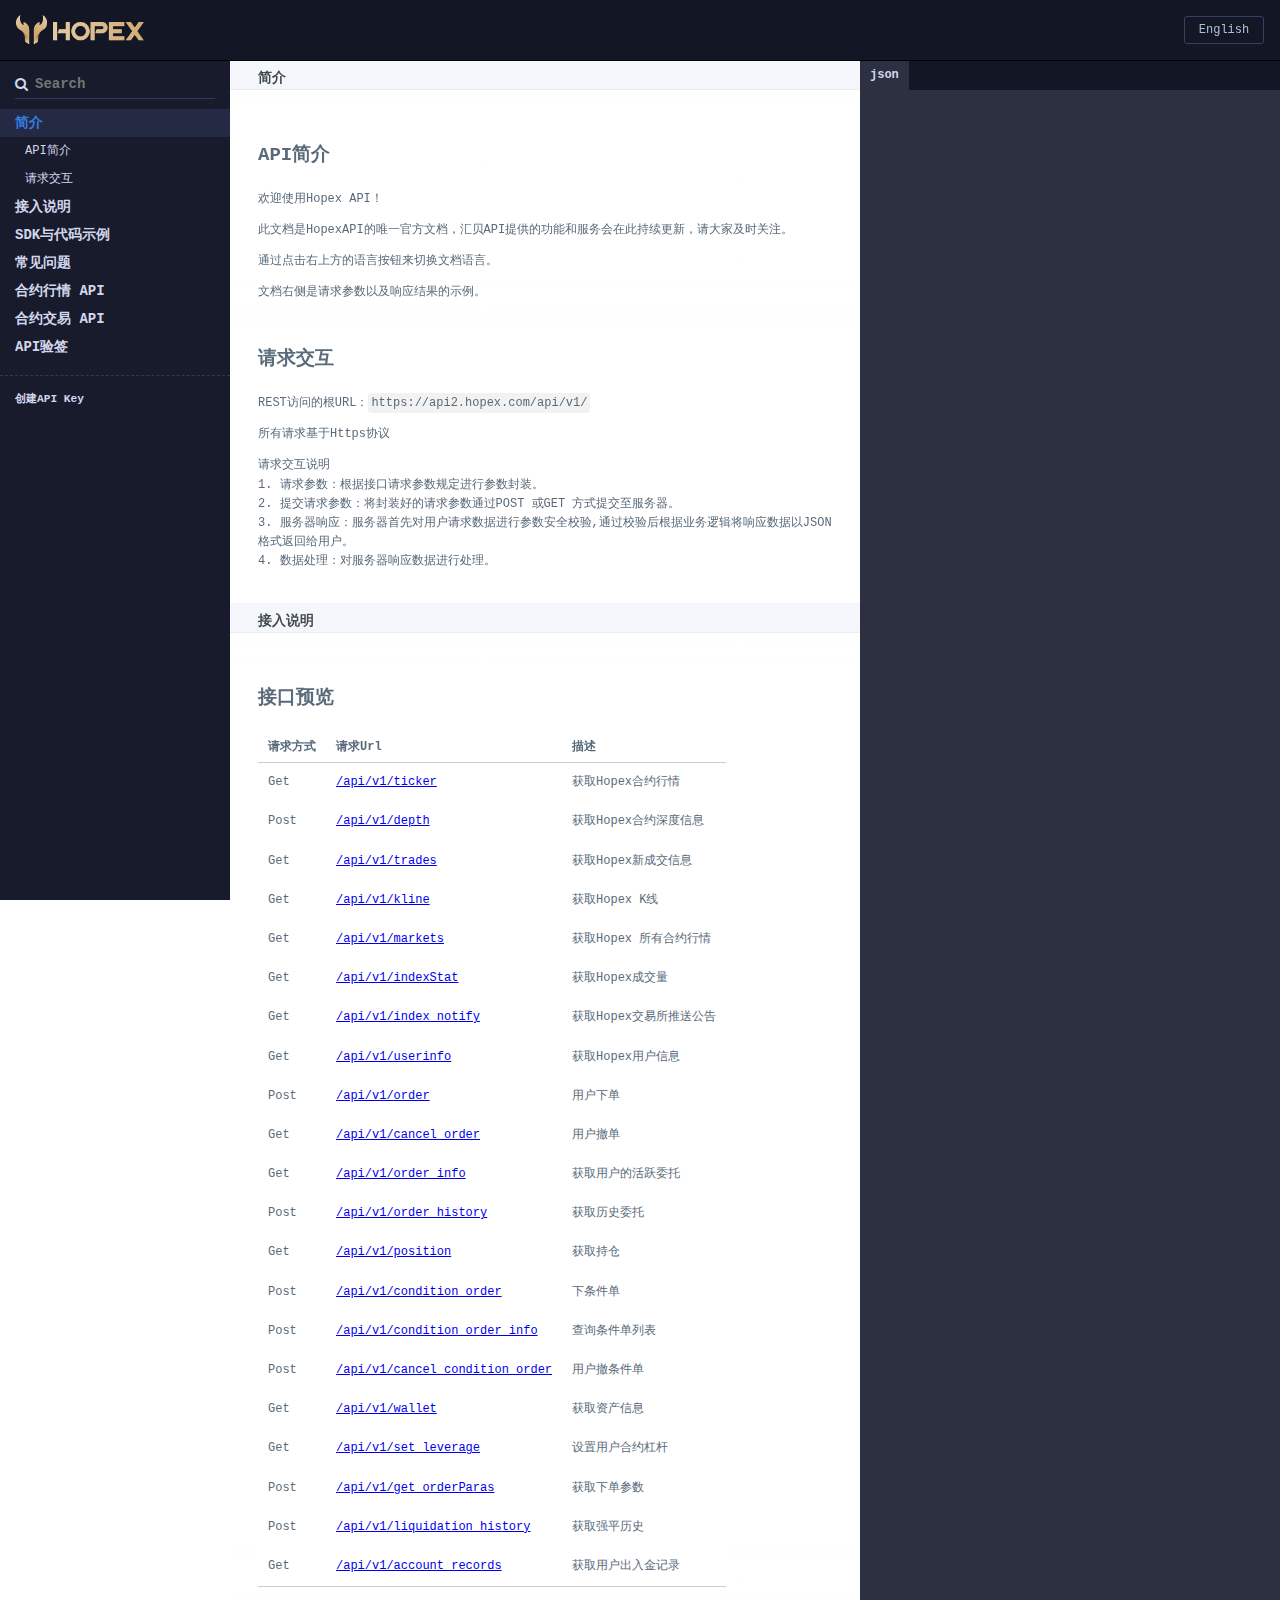
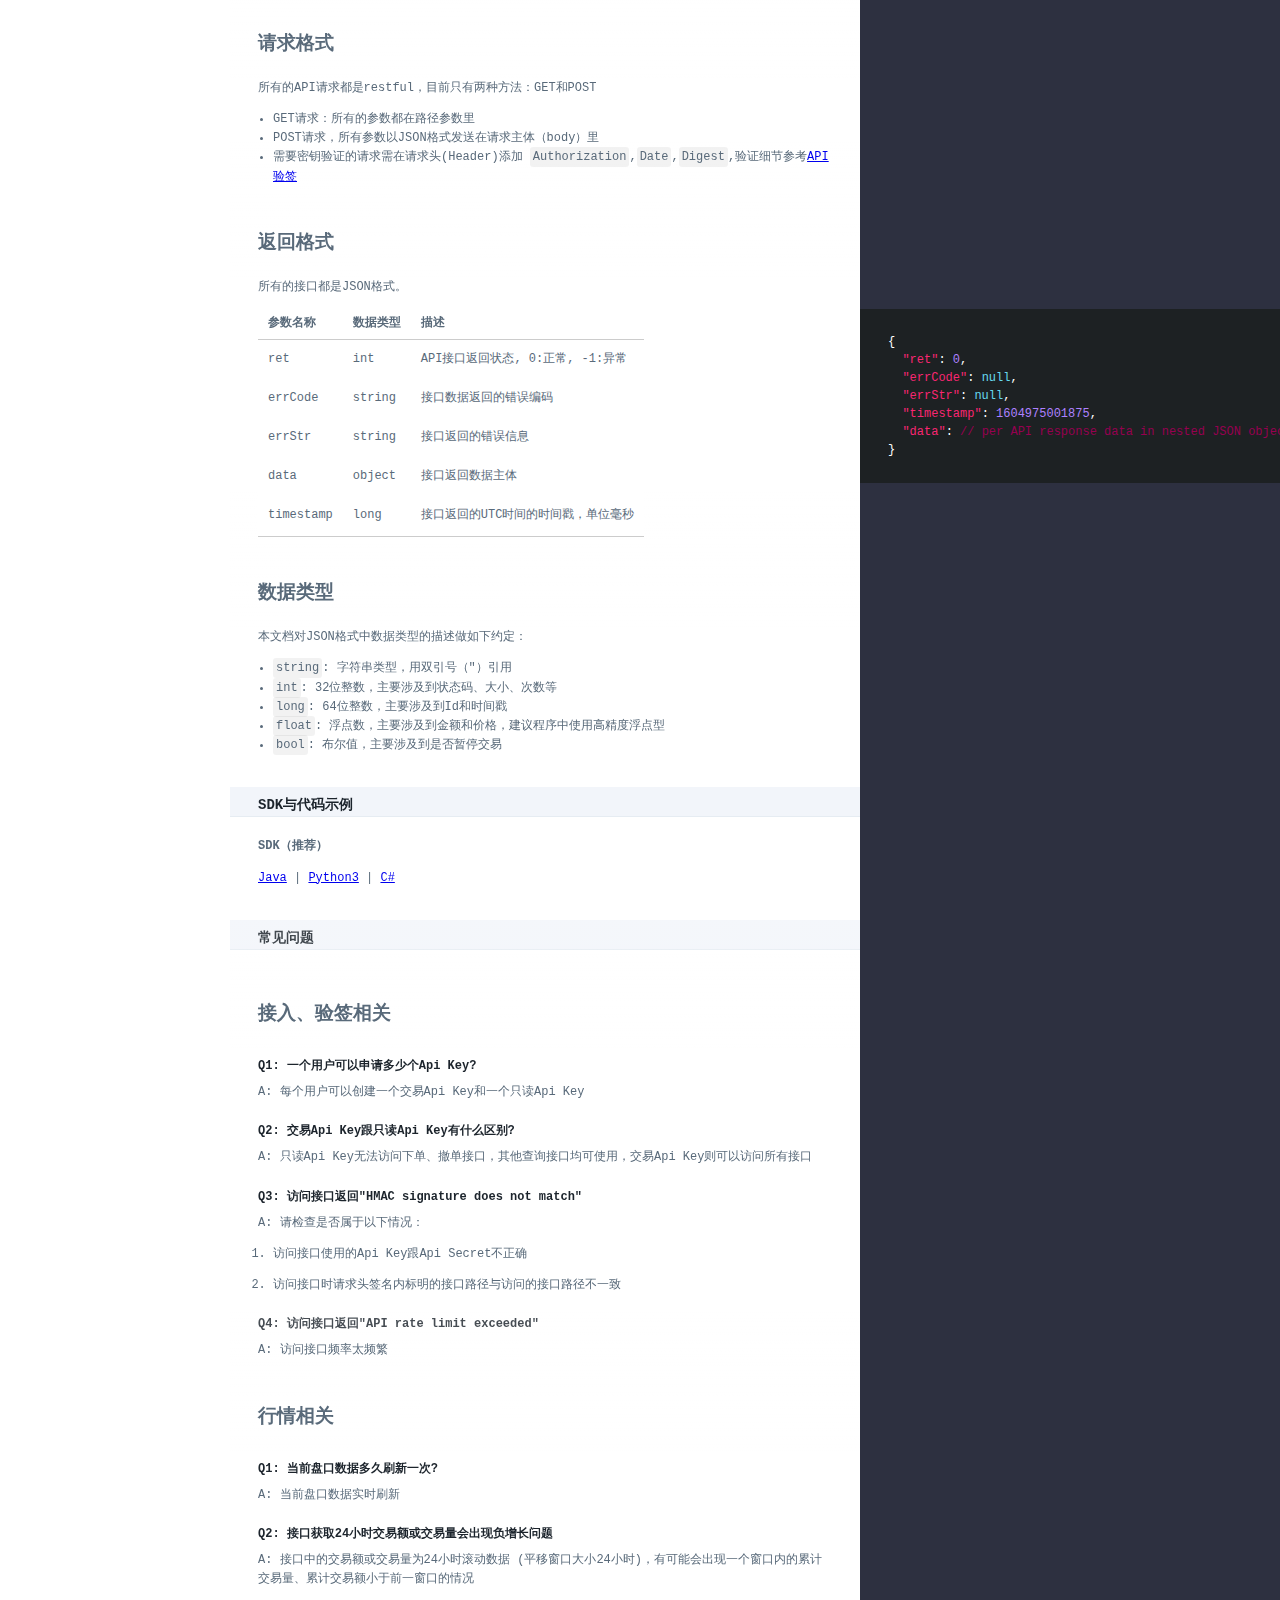
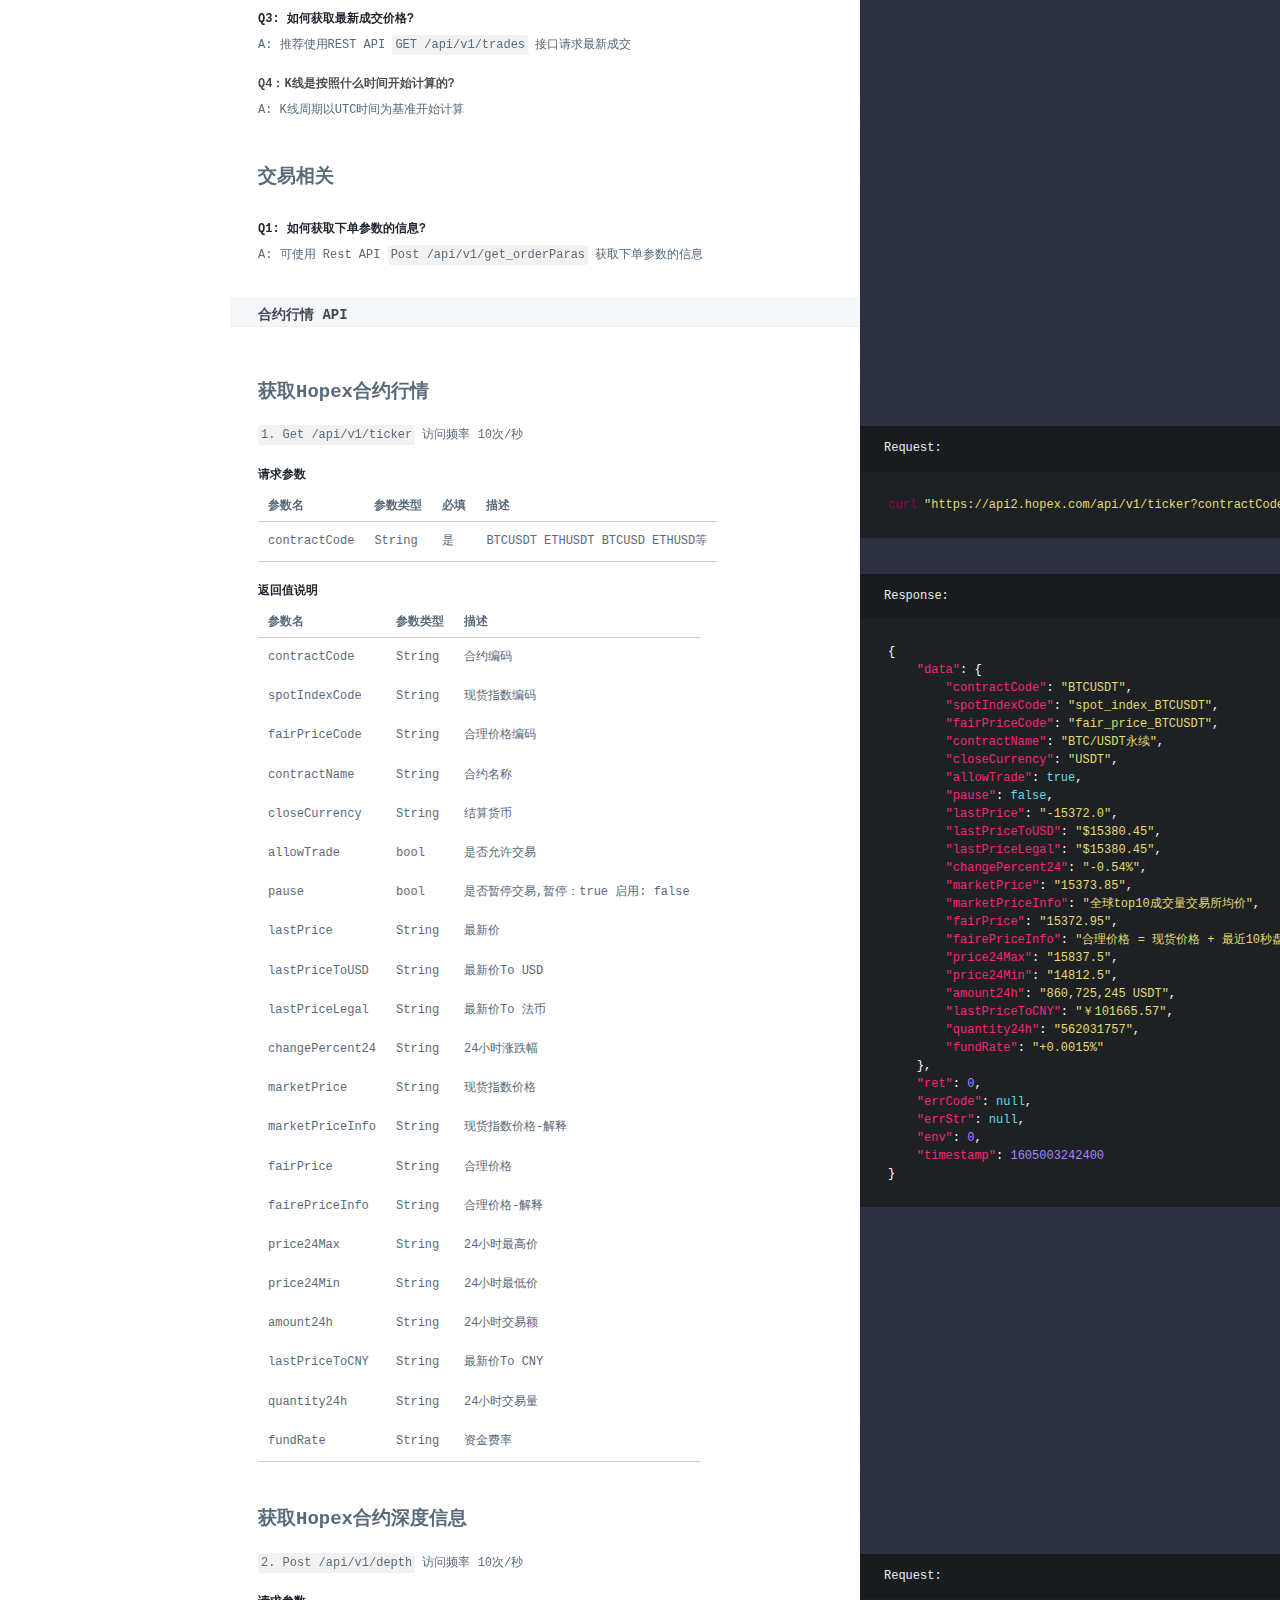
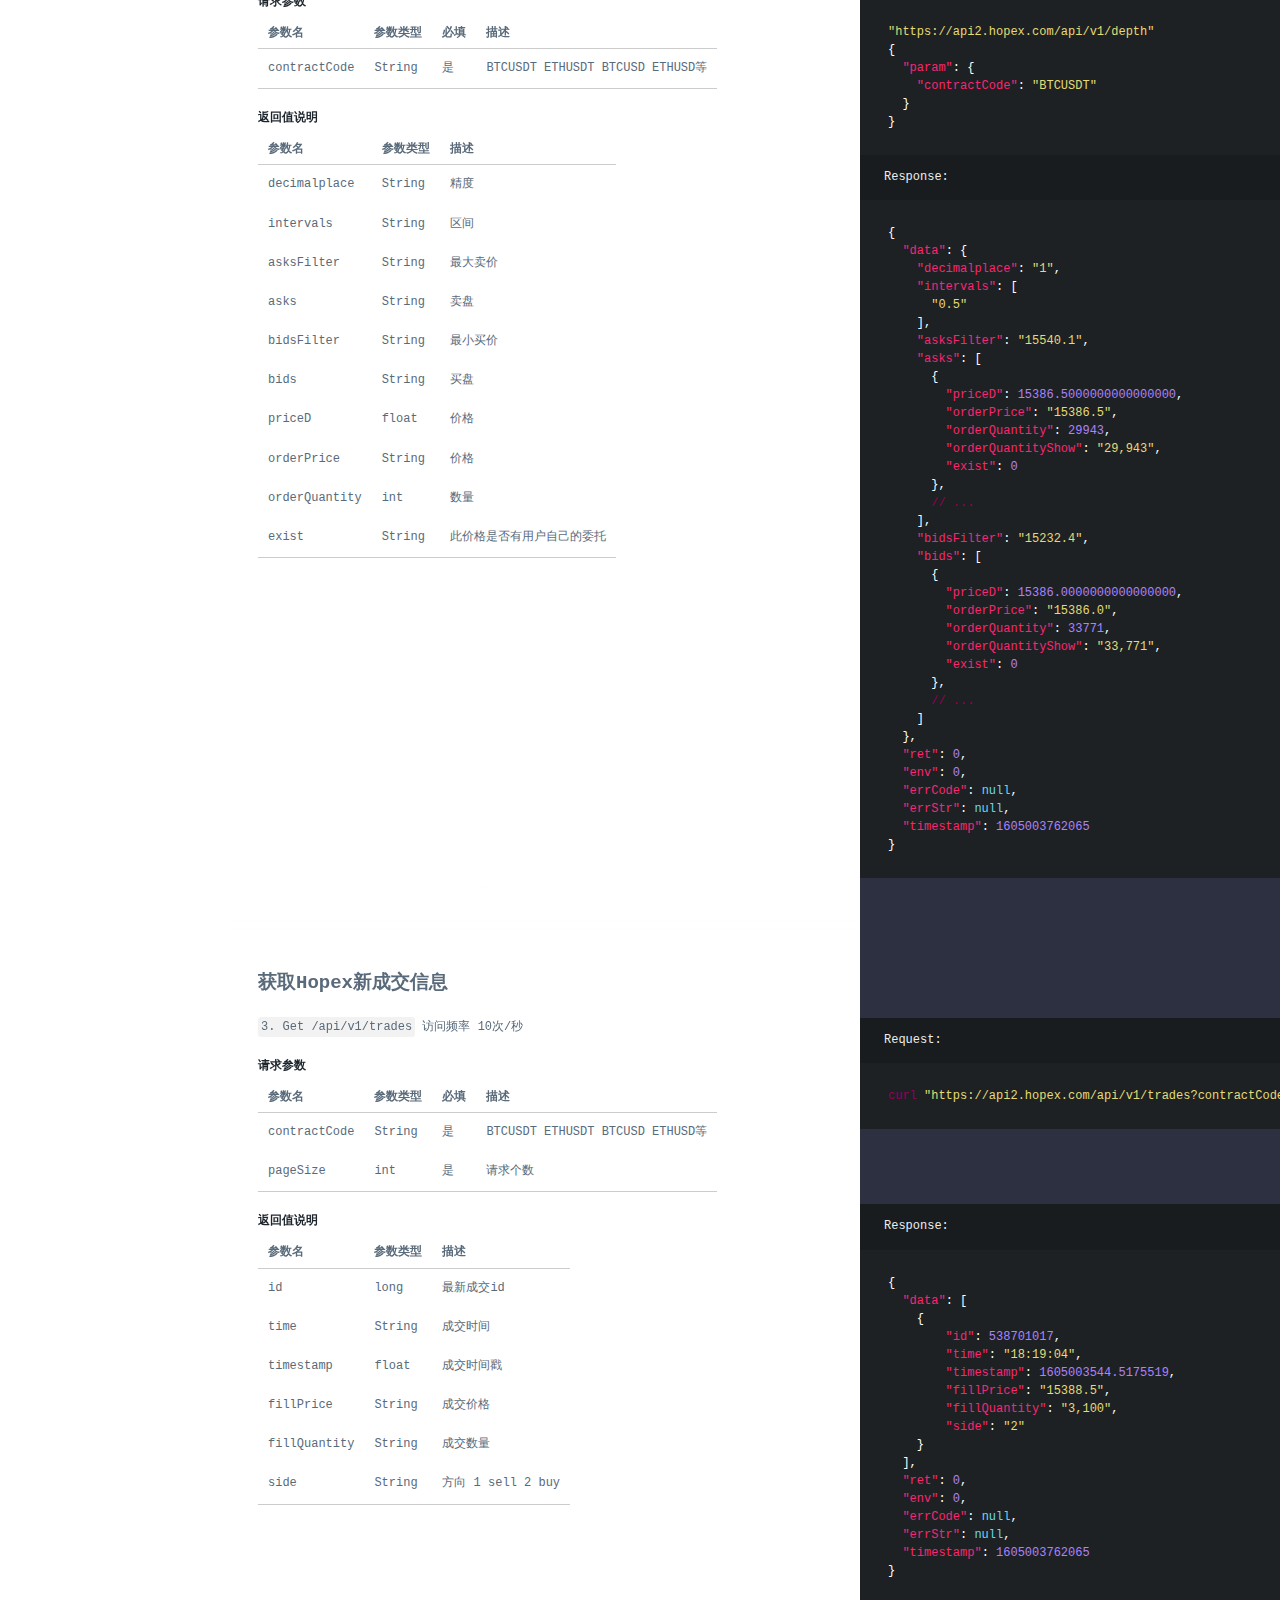
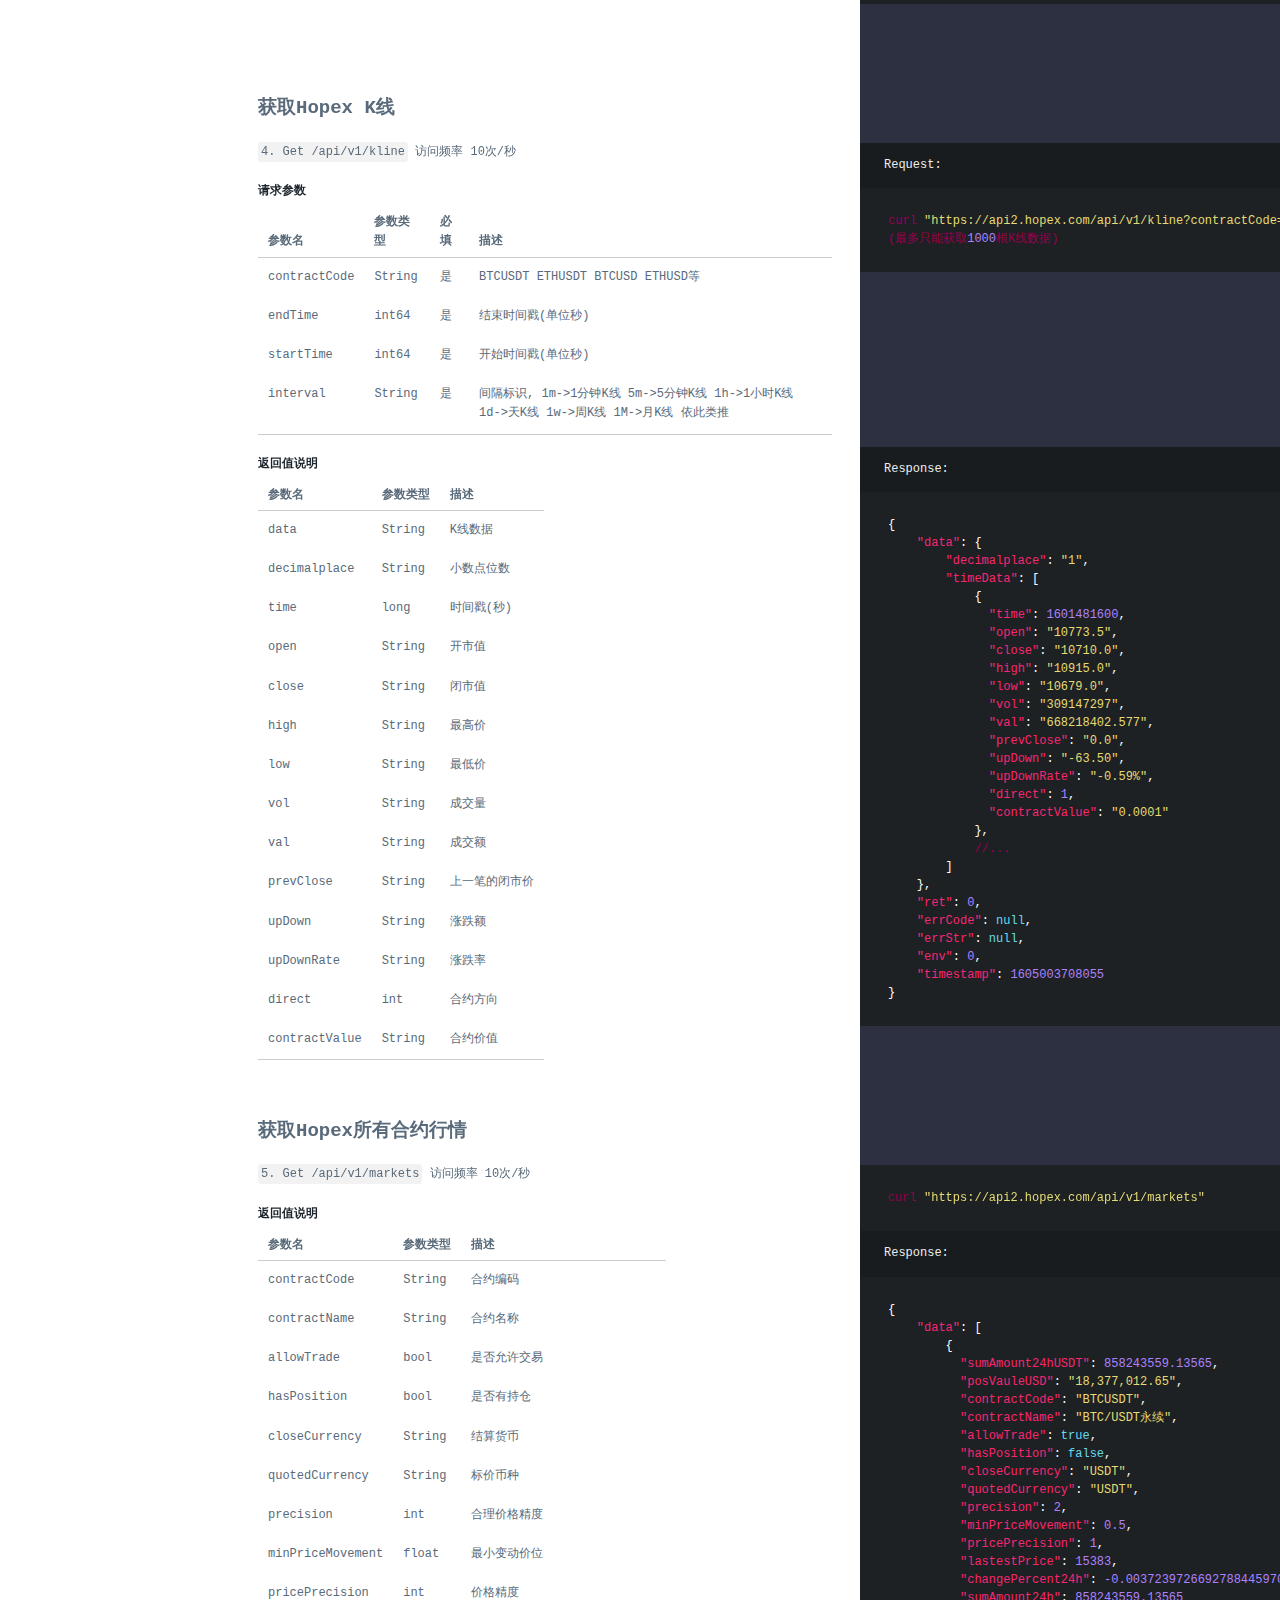
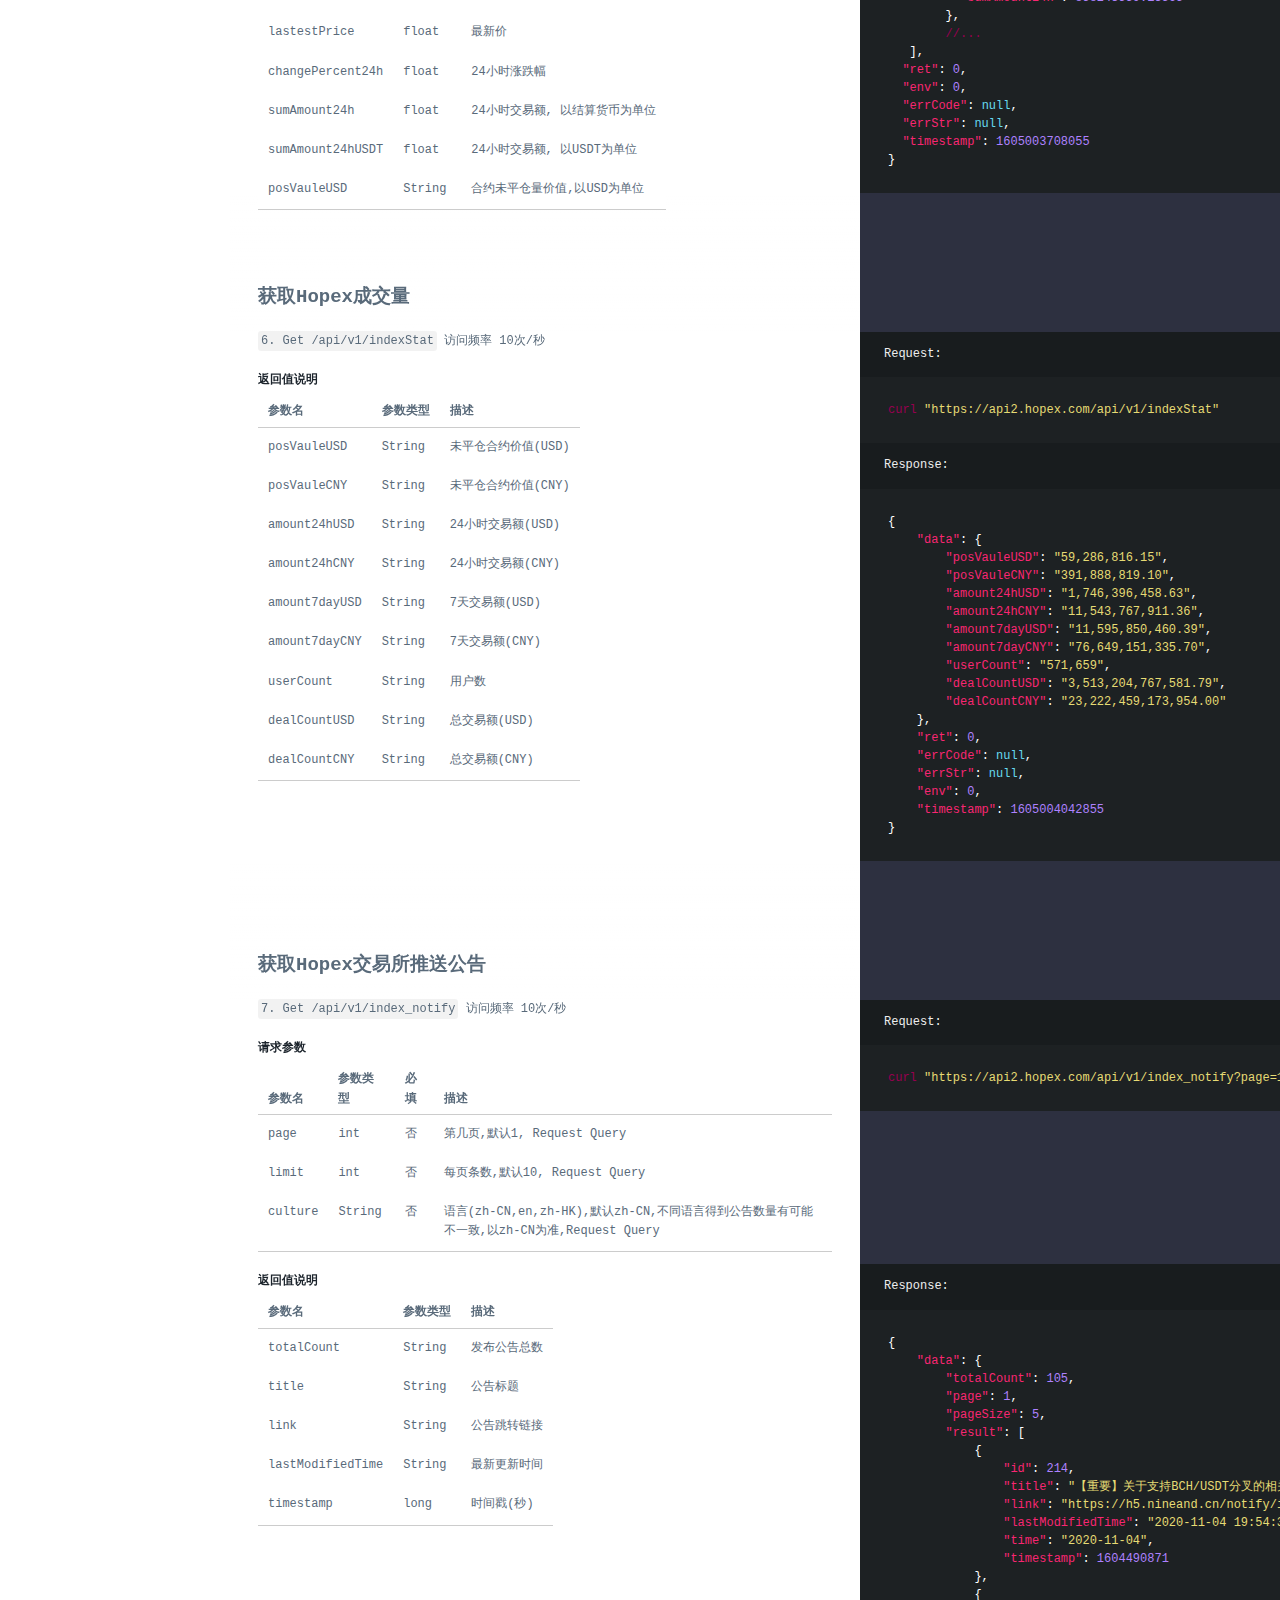
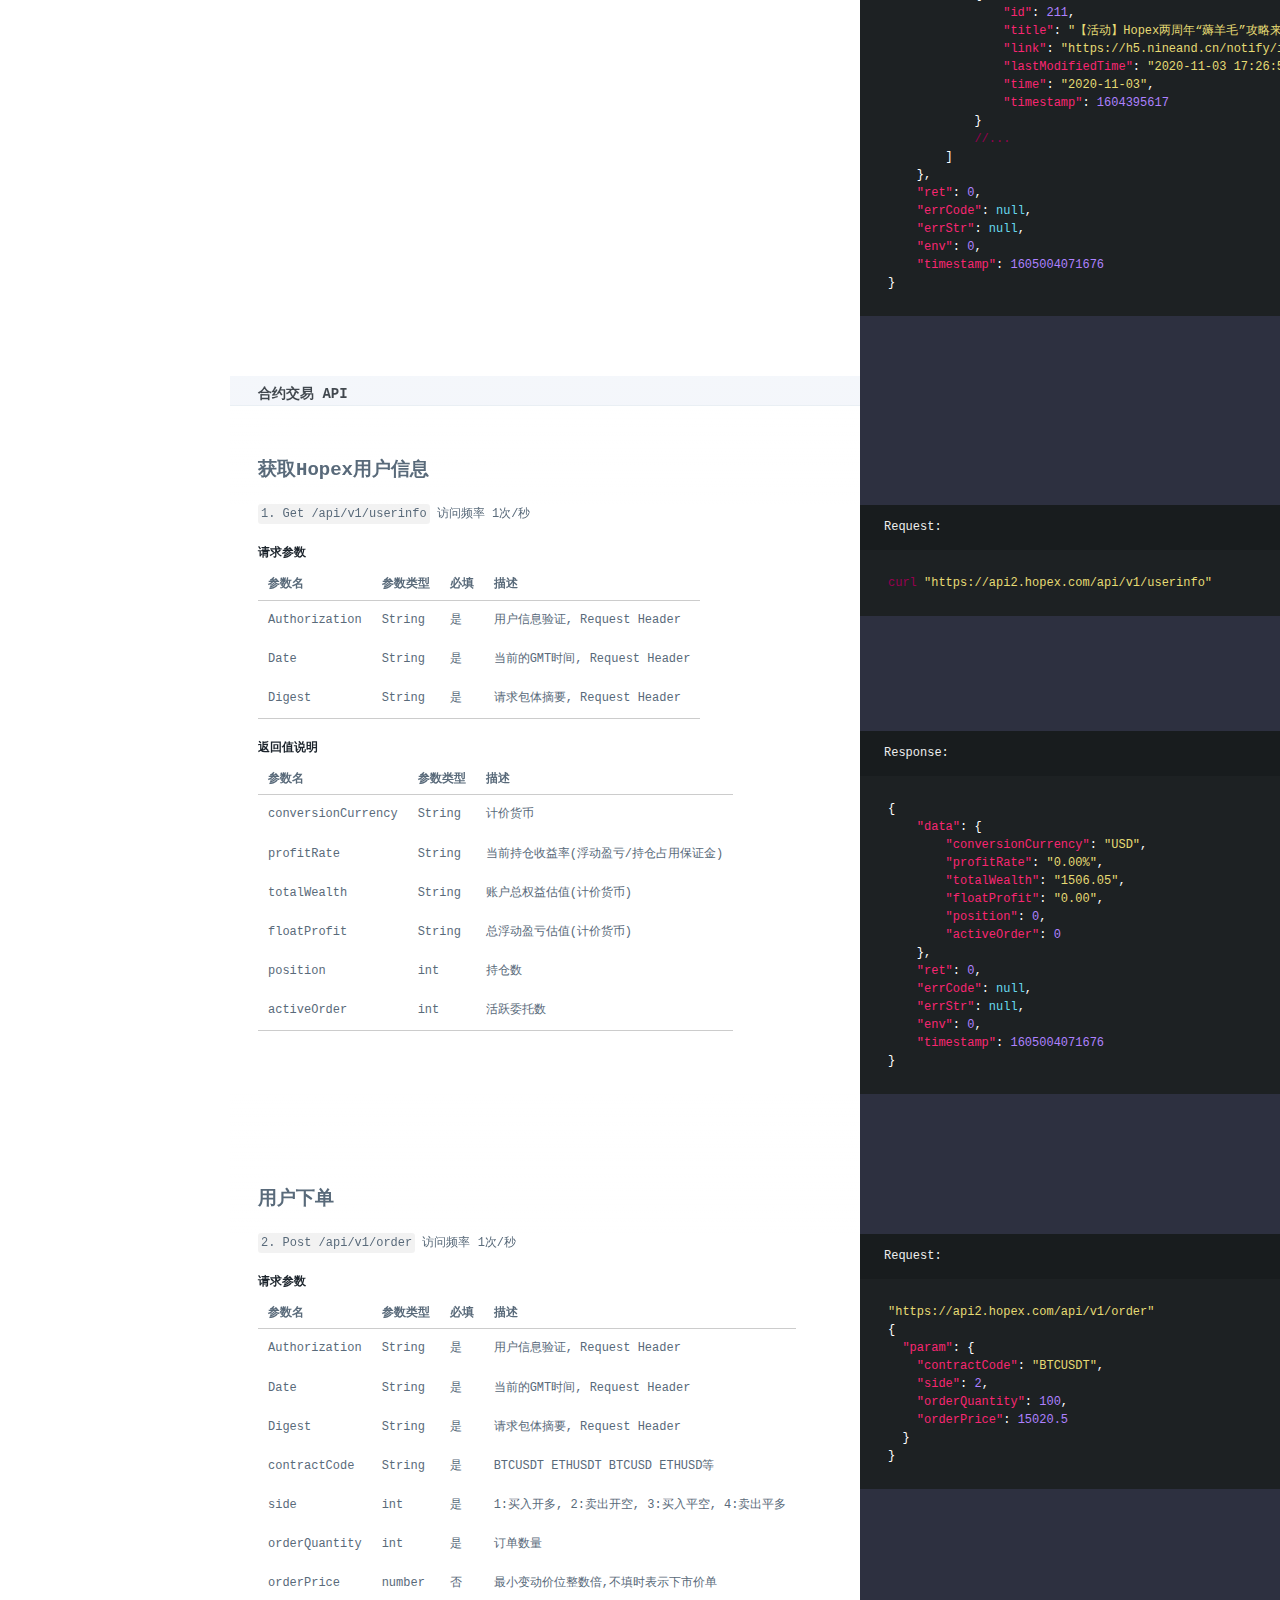
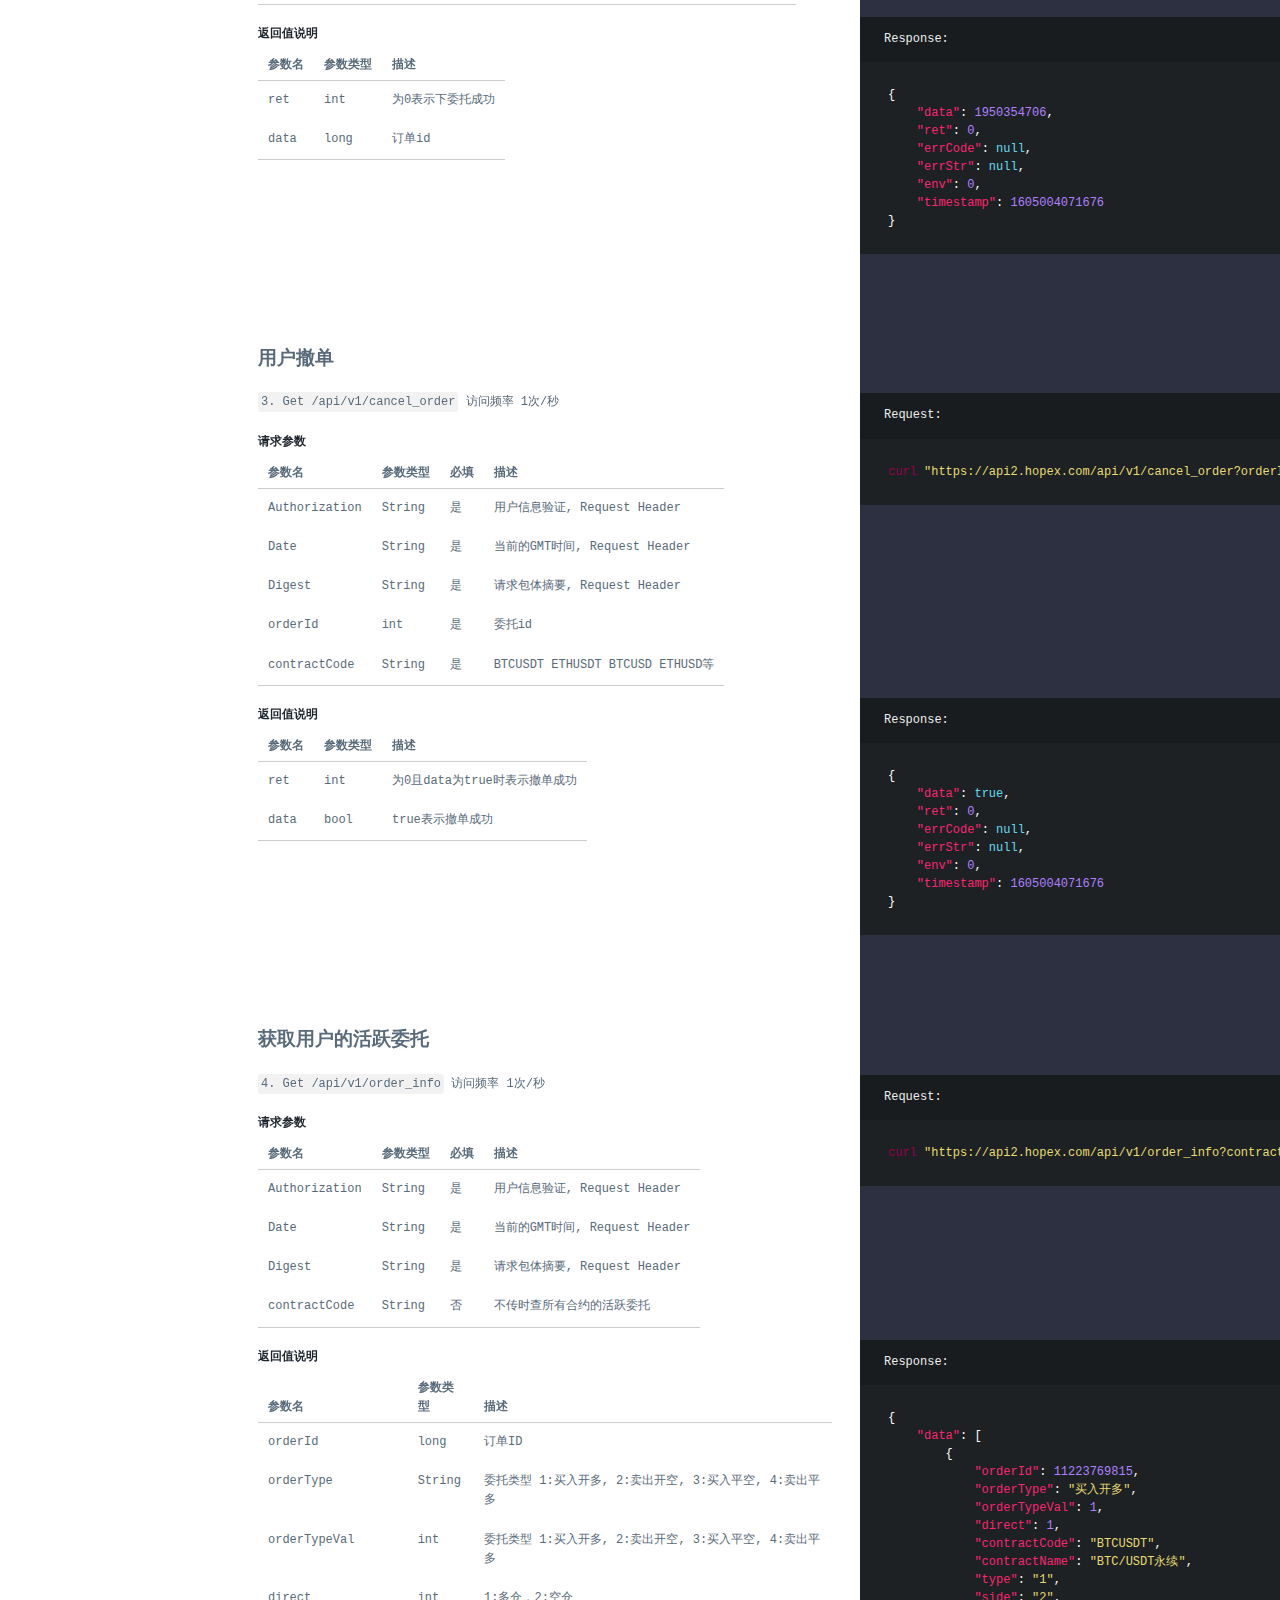
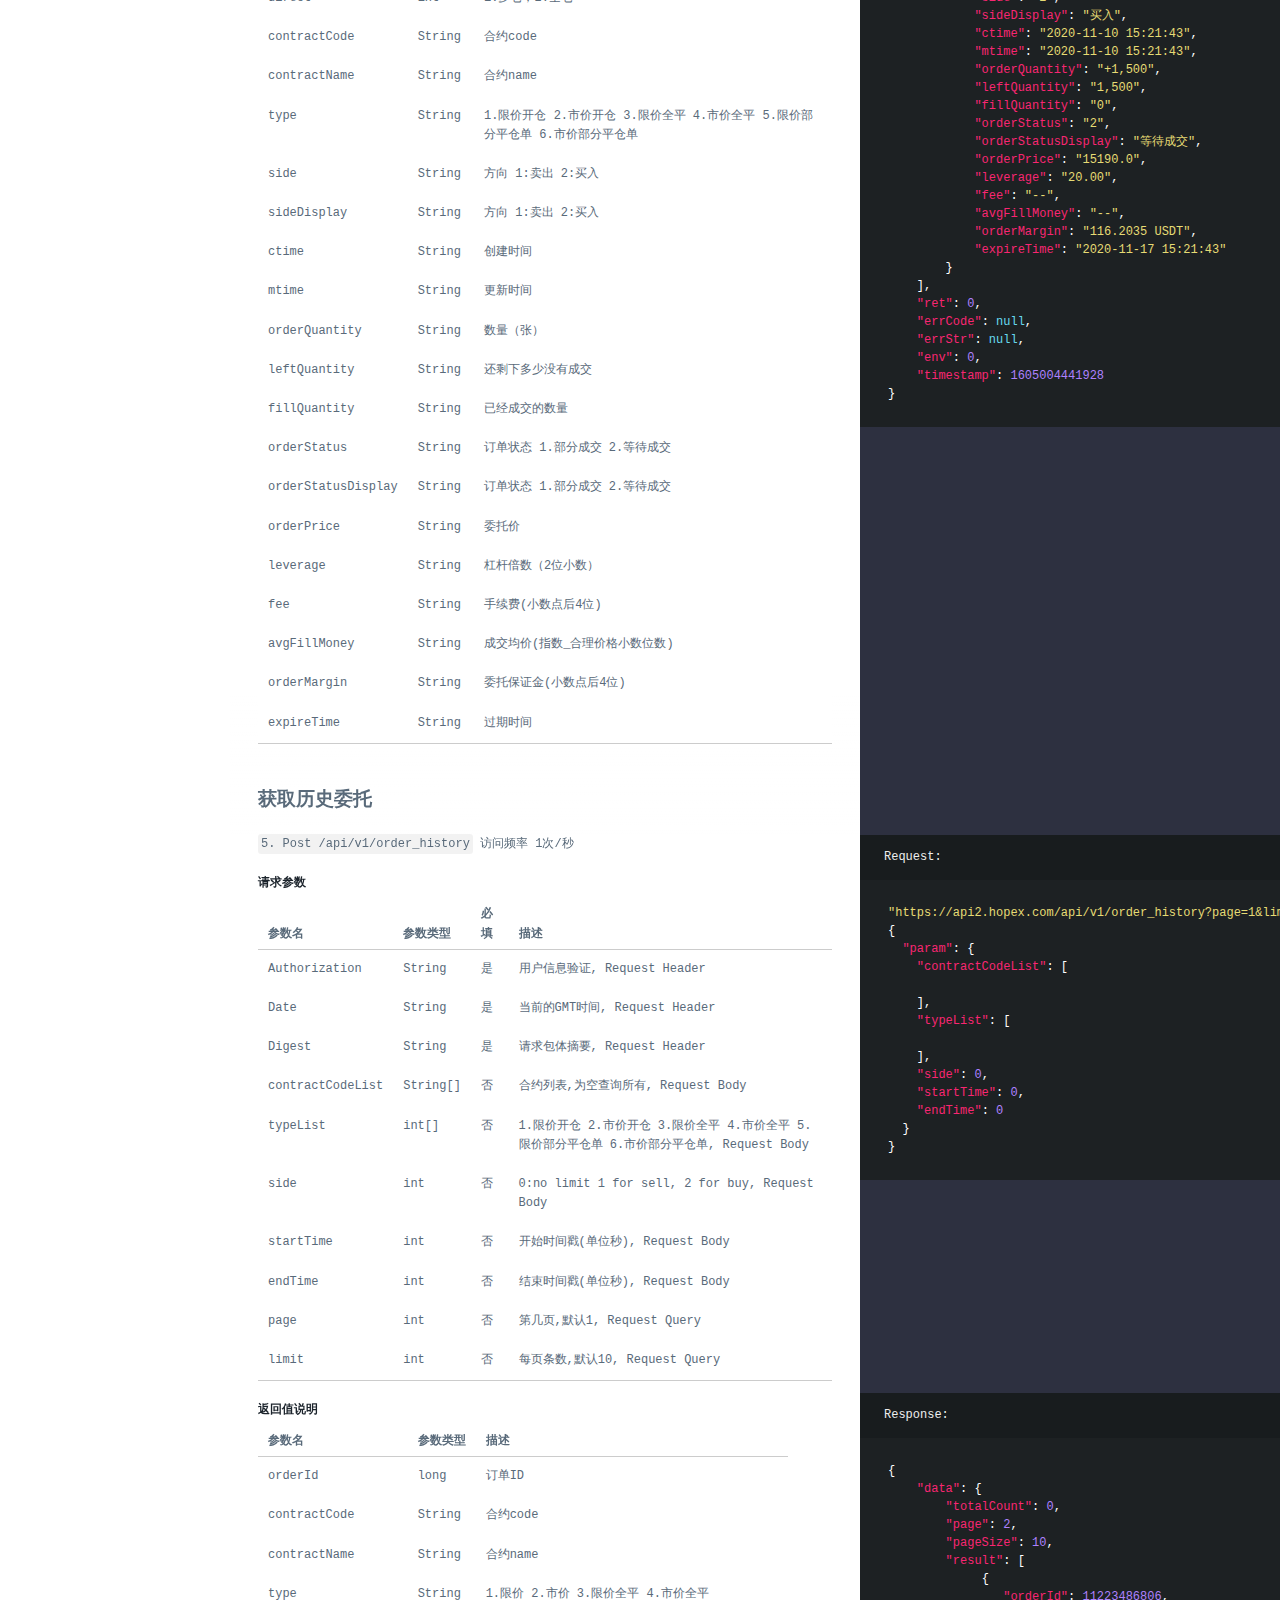
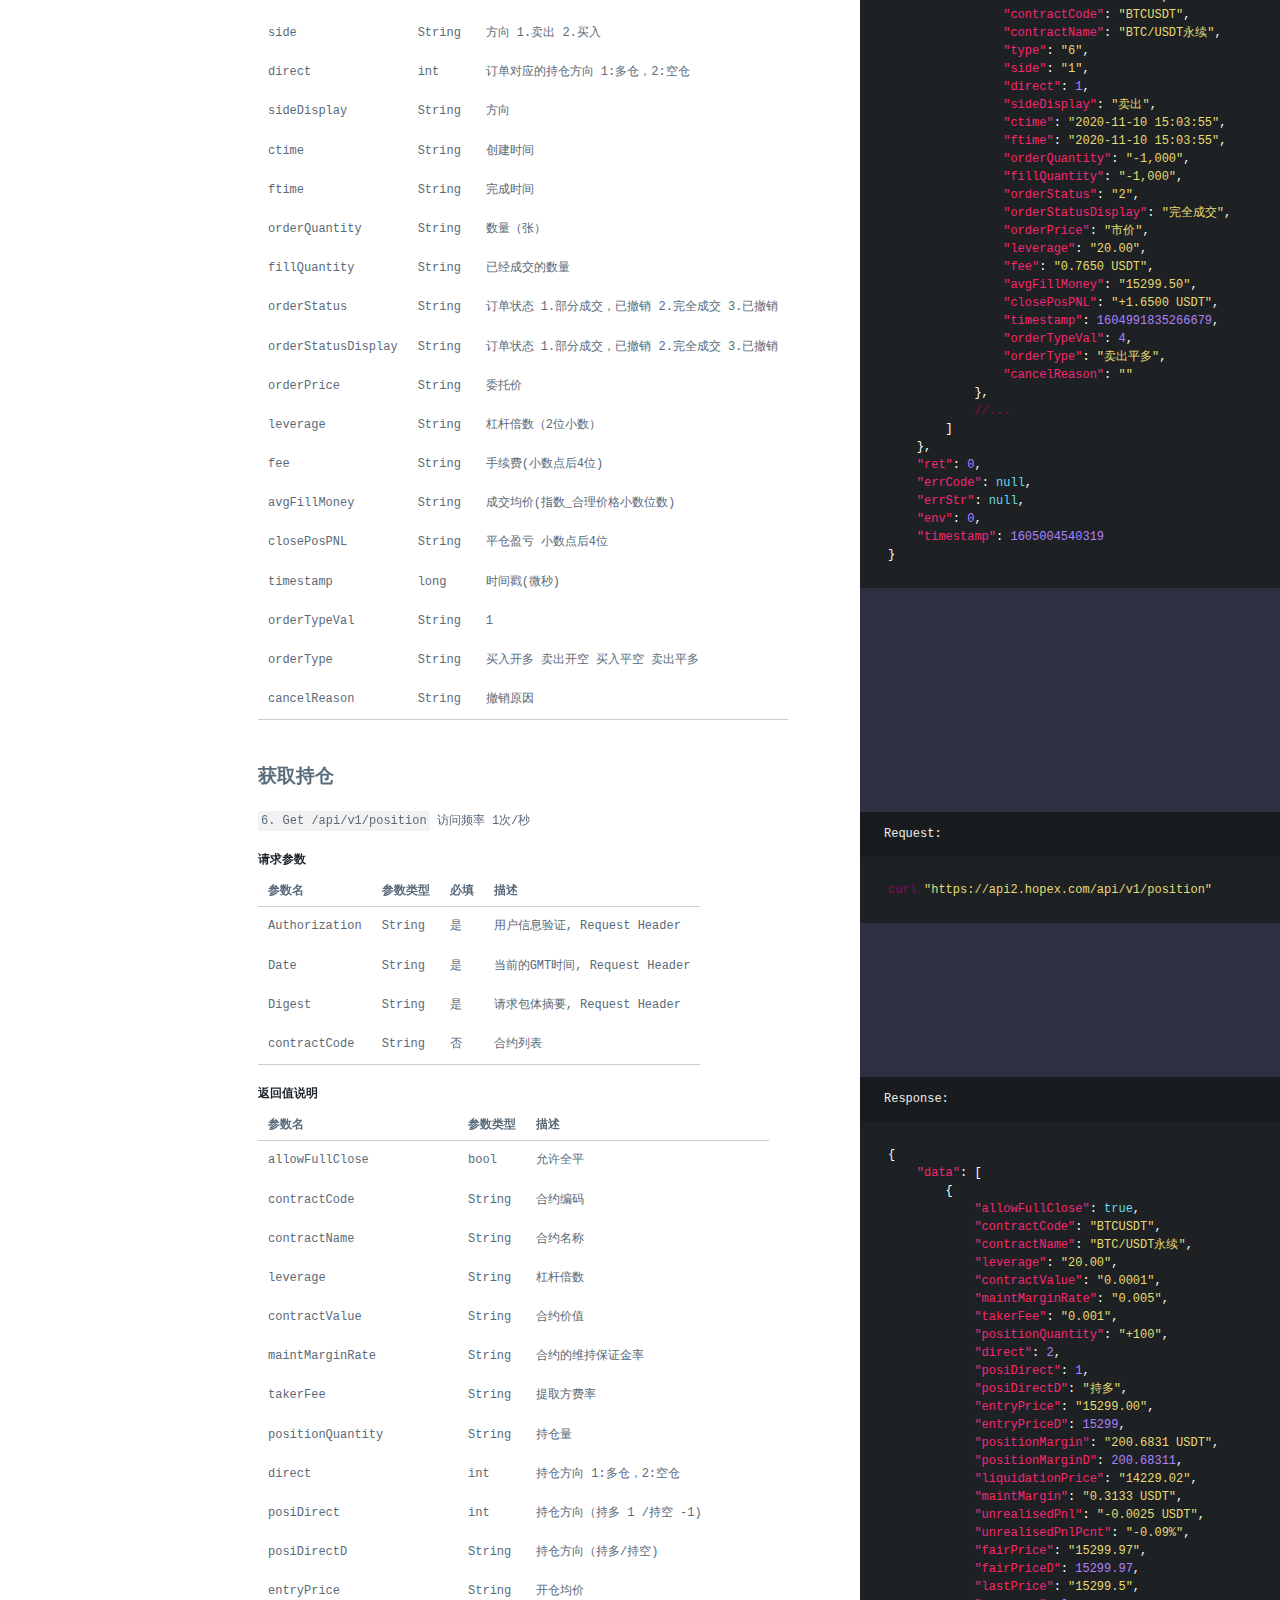
==== commit 03fa6452: "publish: update doc" ====
--- a/contract/v1/cn/index.html
+++ b/contract/v1/cn/index.html
@@ -2031,37 +2031,37 @@
 <tr>
 <td style="text-align: left">contractCodeList</td>
 <td style="text-align: left">String[]</td>
-<td style="text-align: left">是</td>
+<td style="text-align: left">否</td>
 <td style="text-align: left">合约列表,为空查询所有, Request Body</td>
 </tr>
 <tr>
 <td style="text-align: left">typeList</td>
 <td style="text-align: left">int[]</td>
-<td style="text-align: left">是</td>
+<td style="text-align: left">否</td>
 <td style="text-align: left">1.限价开仓 2.市价开仓 3.限价全平 4.市价全平 5.限价部分平仓单 6.市价部分平仓单, Request Body</td>
 </tr>
 <tr>
 <td style="text-align: left">side</td>
 <td style="text-align: left">int</td>
-<td style="text-align: left">是</td>
+<td style="text-align: left">否</td>
 <td style="text-align: left">0:no limit 1 for sell, 2 for buy, Request Body</td>
 </tr>
 <tr>
 <td style="text-align: left">startTime</td>
 <td style="text-align: left">int</td>
-<td style="text-align: left">是</td>
-<td style="text-align: left">开始时间戳, Request Body</td>
+<td style="text-align: left">否</td>
+<td style="text-align: left">开始时间戳(单位秒), Request Body</td>
 </tr>
 <tr>
 <td style="text-align: left">endTime</td>
 <td style="text-align: left">int</td>
-<td style="text-align: left">是</td>
-<td style="text-align: left">结束时间戳, Request Body</td>
+<td style="text-align: left">否</td>
+<td style="text-align: left">结束时间戳(单位秒), Request Body</td>
 </tr>
 <tr>
 <td style="text-align: left">page</td>
 <td style="text-align: left">int</td>
-<td style="text-align: left">是</td>
+<td style="text-align: left">否</td>
 <td style="text-align: left">第几页,默认1, Request Query</td>
 </tr>
 <tr>
@@ -2675,25 +2675,25 @@
 <tr>
 <td style="text-align: left">direct</td>
 <td style="text-align: left">int</td>
-<td style="text-align: left">是</td>
+<td style="text-align: left">否</td>
 <td style="text-align: left">1:多仓 2:空仓,0:查询所有</td>
 </tr>
 <tr>
 <td style="text-align: left">side</td>
 <td style="text-align: left">int</td>
-<td style="text-align: left">是</td>
+<td style="text-align: left">否</td>
 <td style="text-align: left">方向1:sell 2:buy,0:查询所有</td>
 </tr>
 <tr>
 <td style="text-align: left">startTime</td>
 <td style="text-align: left">number</td>
-<td style="text-align: left">是</td>
+<td style="text-align: left">否</td>
 <td style="text-align: left">0:查询所有,开始时间戳(单位微秒)</td>
 </tr>
 <tr>
 <td style="text-align: left">endTime</td>
 <td style="text-align: left">number</td>
-<td style="text-align: left">是</td>
+<td style="text-align: left">否</td>
 <td style="text-align: left">0:查询所有,结束时间戳(单位微秒)</td>
 </tr>
 </tbody></table>
@@ -3450,20 +3450,14 @@
 <tr>
 <td style="text-align: left">contractCodeList</td>
 <td style="text-align: left">String[]</td>
-<td style="text-align: left">是</td>
+<td style="text-align: left">否</td>
 <td style="text-align: left">合约列表,为空查询所有</td>
 </tr>
 <tr>
 <td style="text-align: left">side</td>
 <td style="text-align: left">int</td>
-<td style="text-align: left">是</td>
+<td style="text-align: left">否</td>
 <td style="text-align: left">0:no limit 1 for sell, 2 for buy.</td>
-</tr>
-<tr>
-<td style="text-align: left">page</td>
-<td style="text-align: left">int</td>
-<td style="text-align: left">是</td>
-<td style="text-align: left">第几页,默认1</td>
 </tr>
 </tbody></table>
 
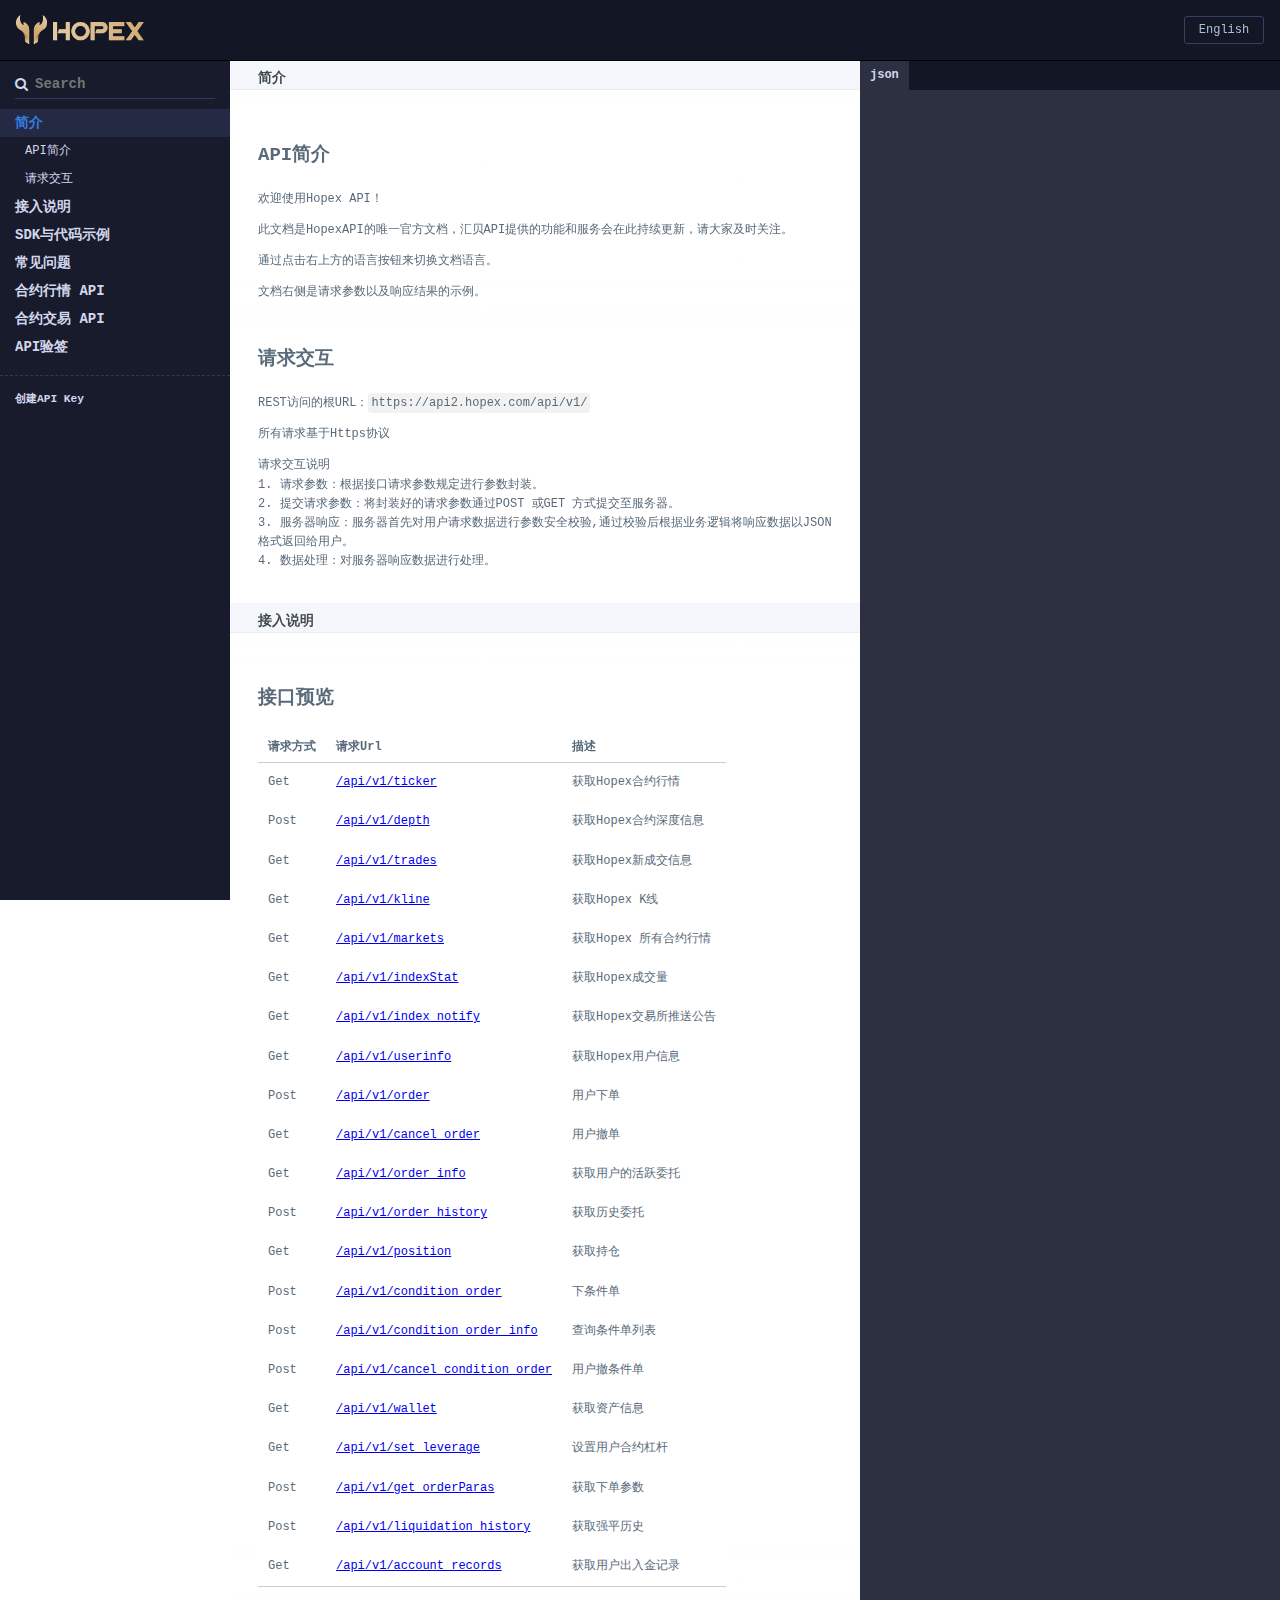
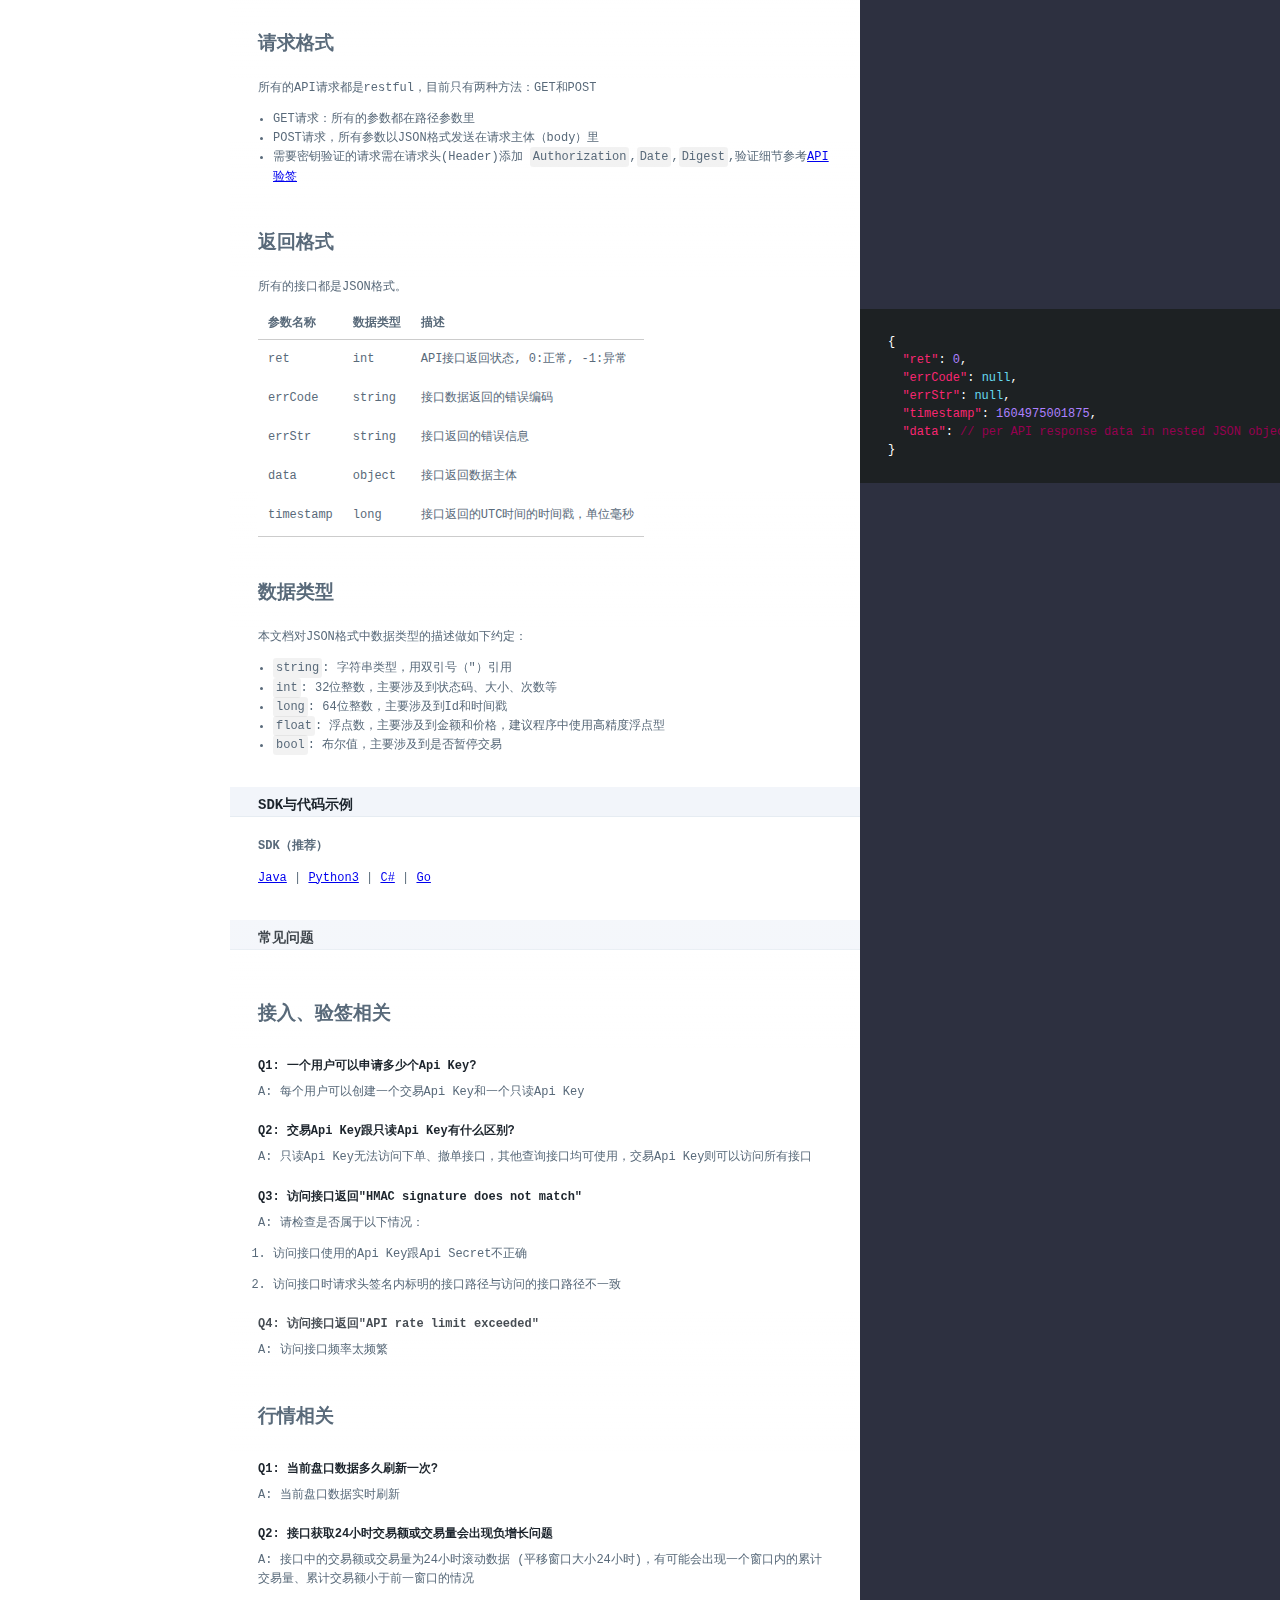
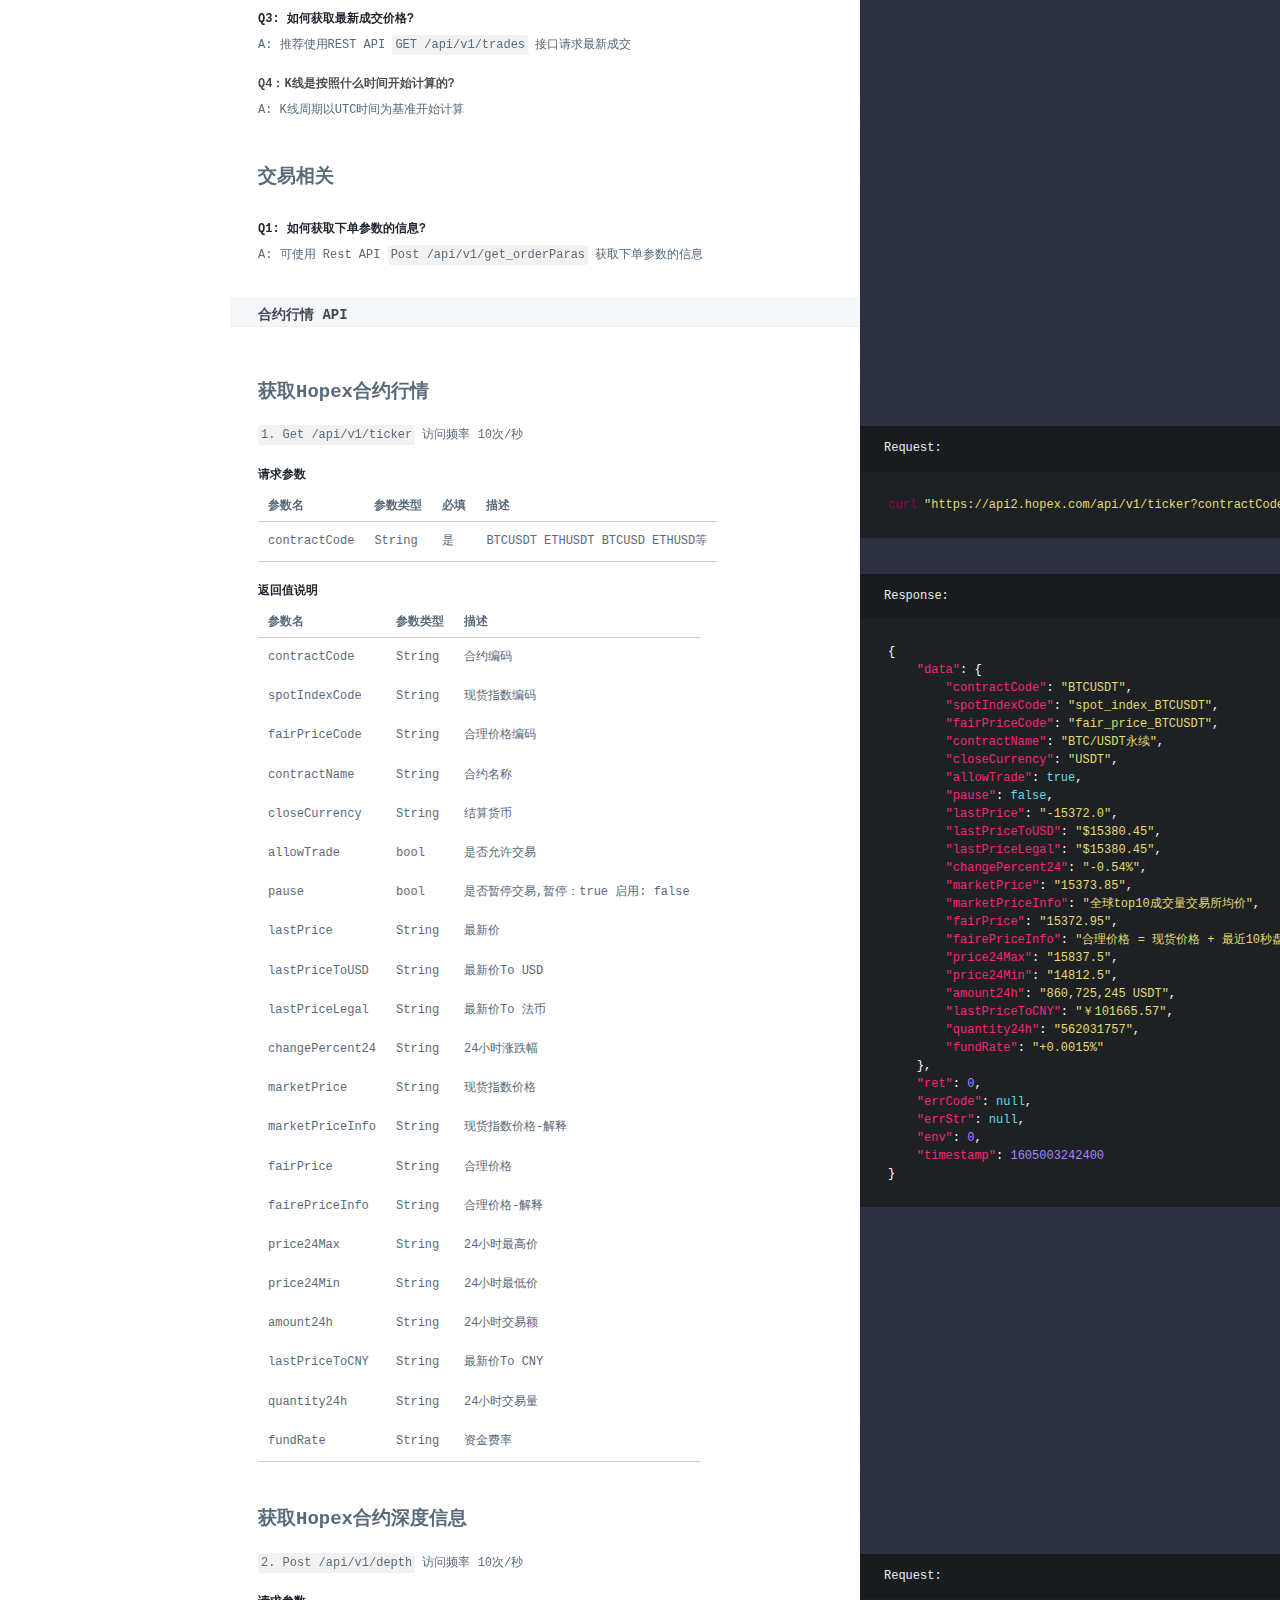
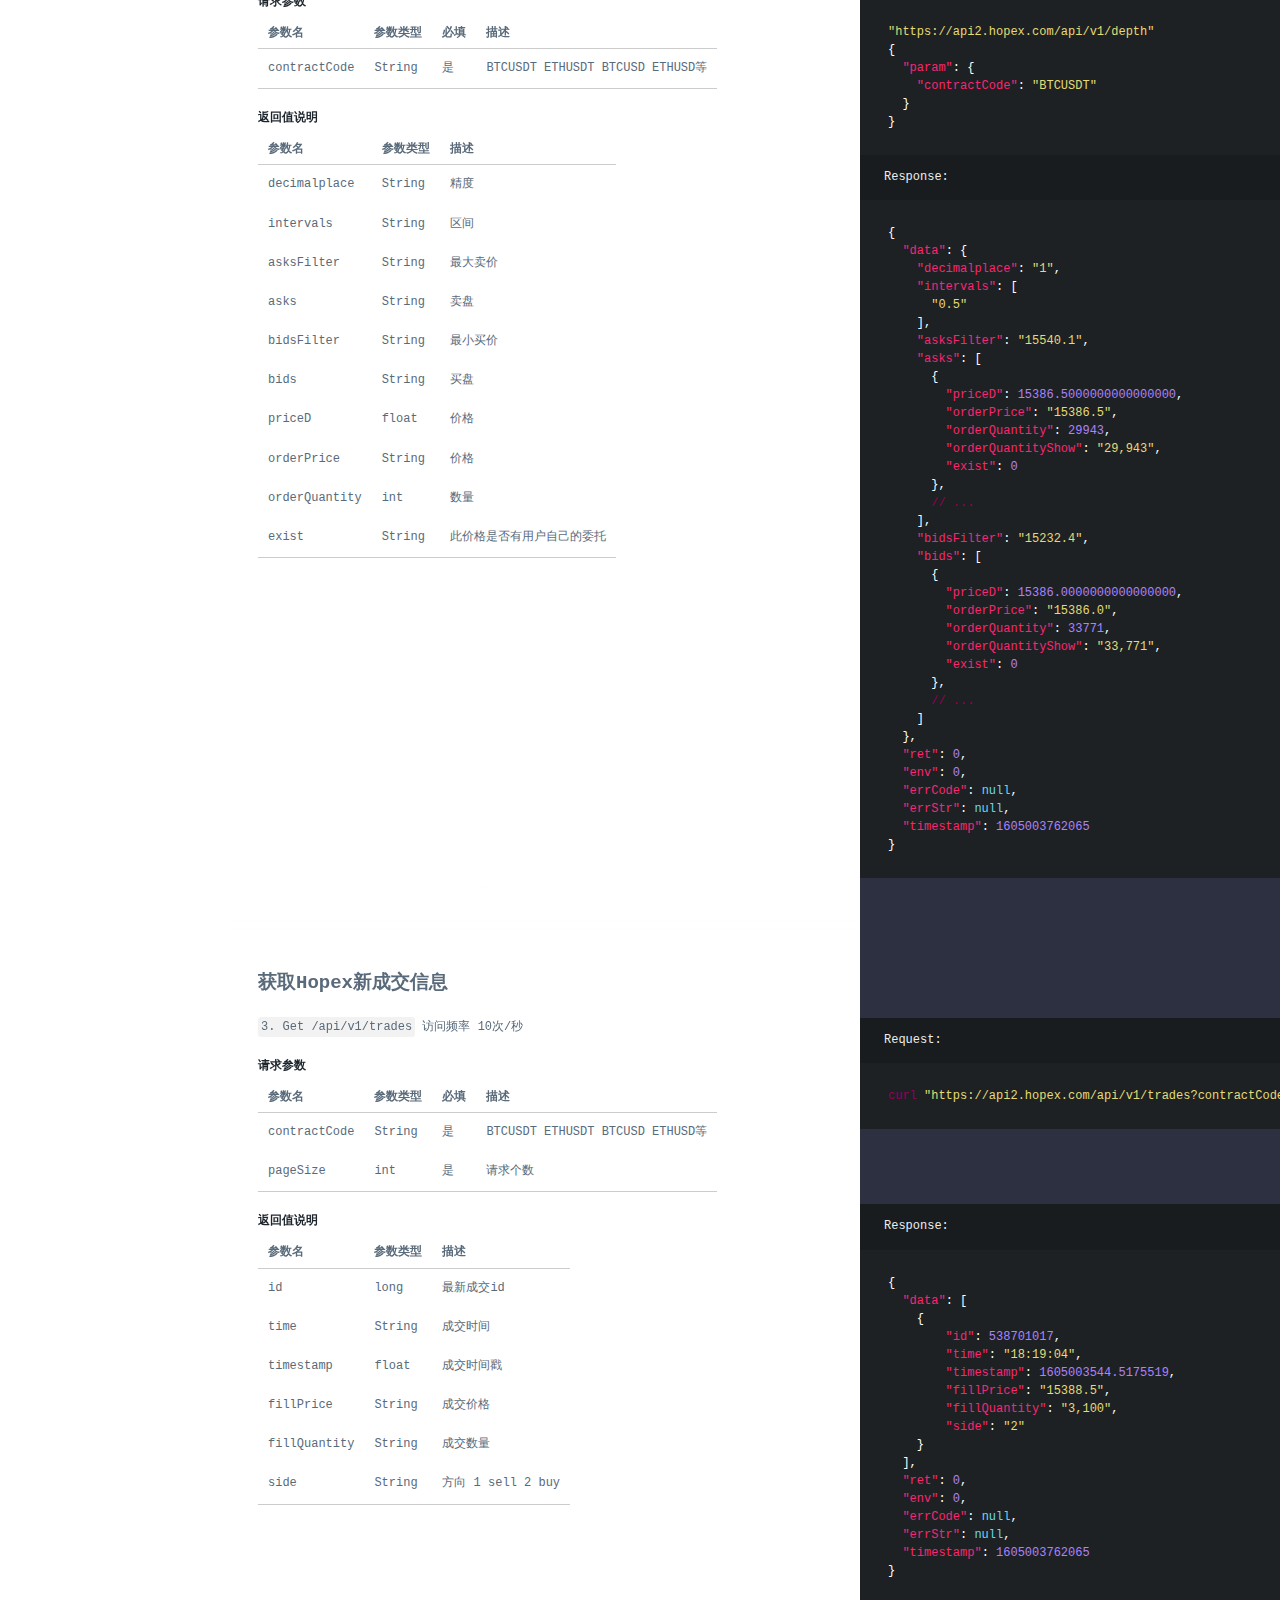
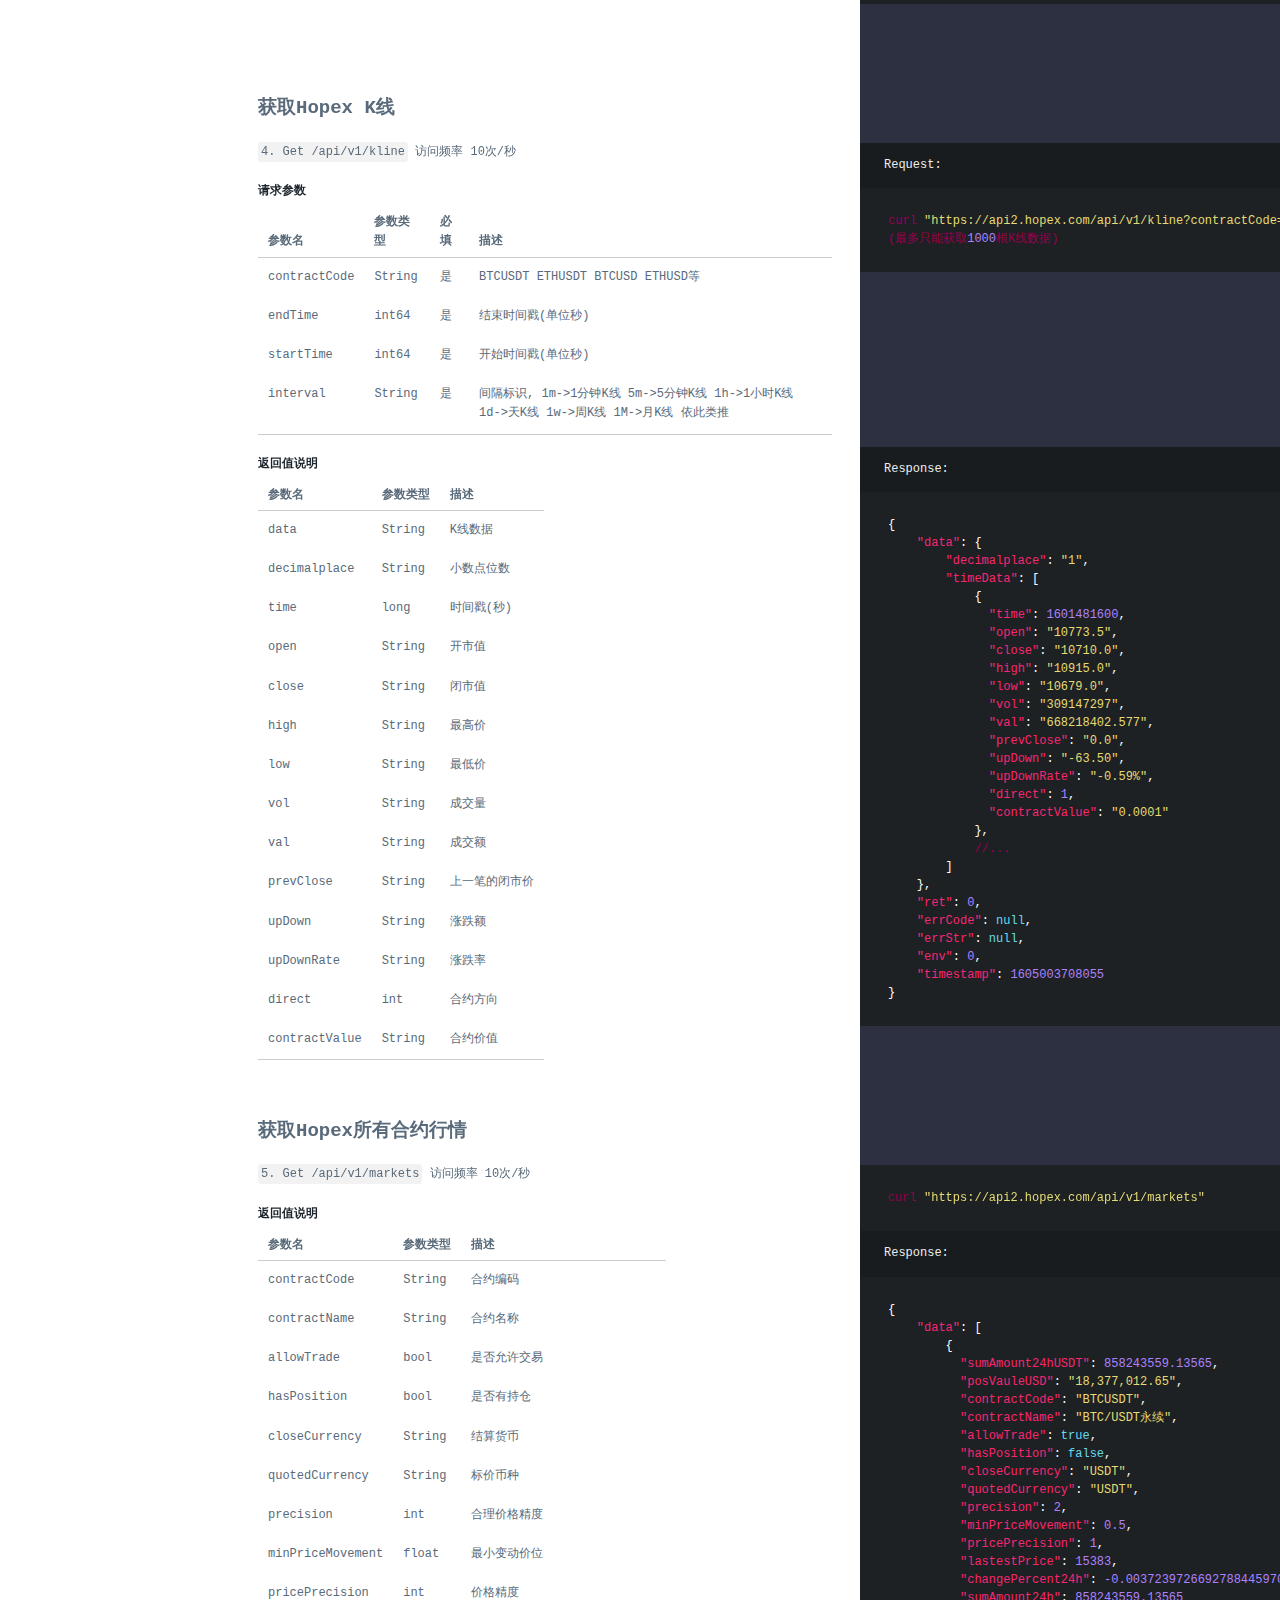
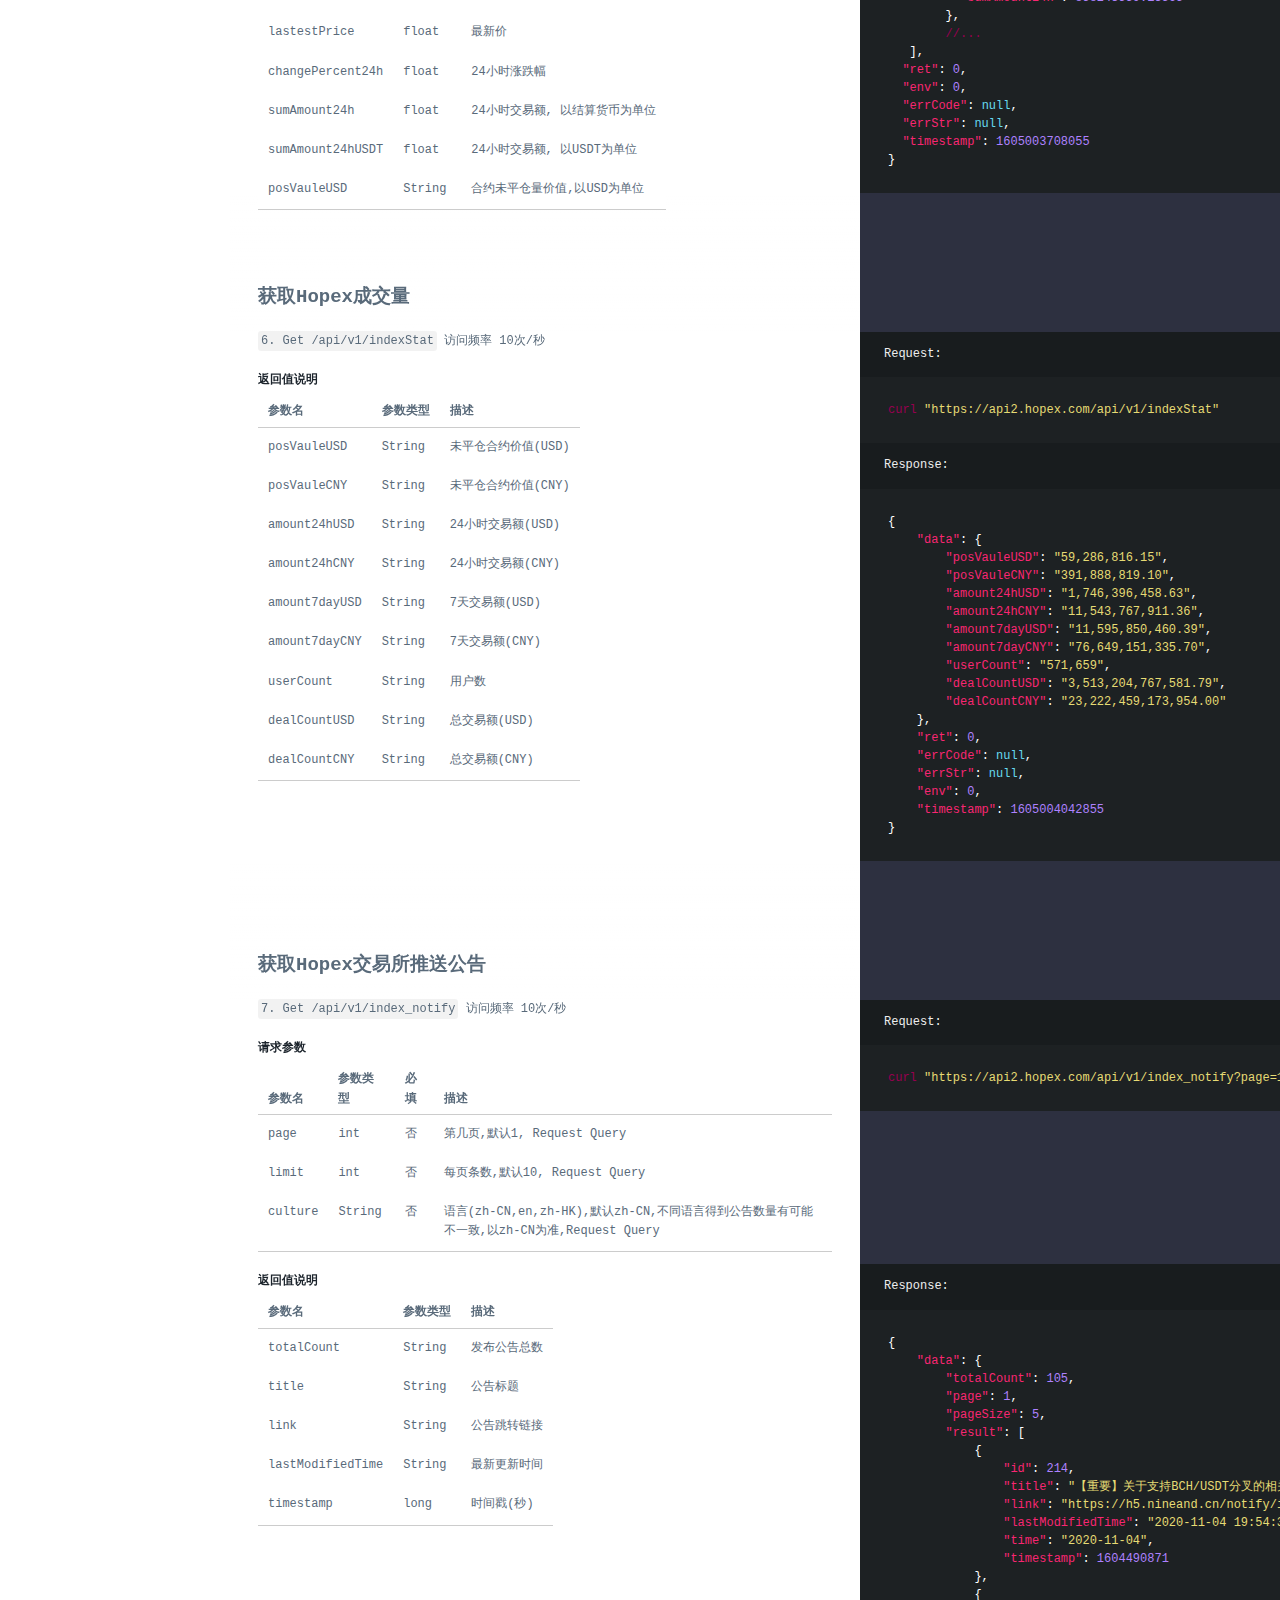
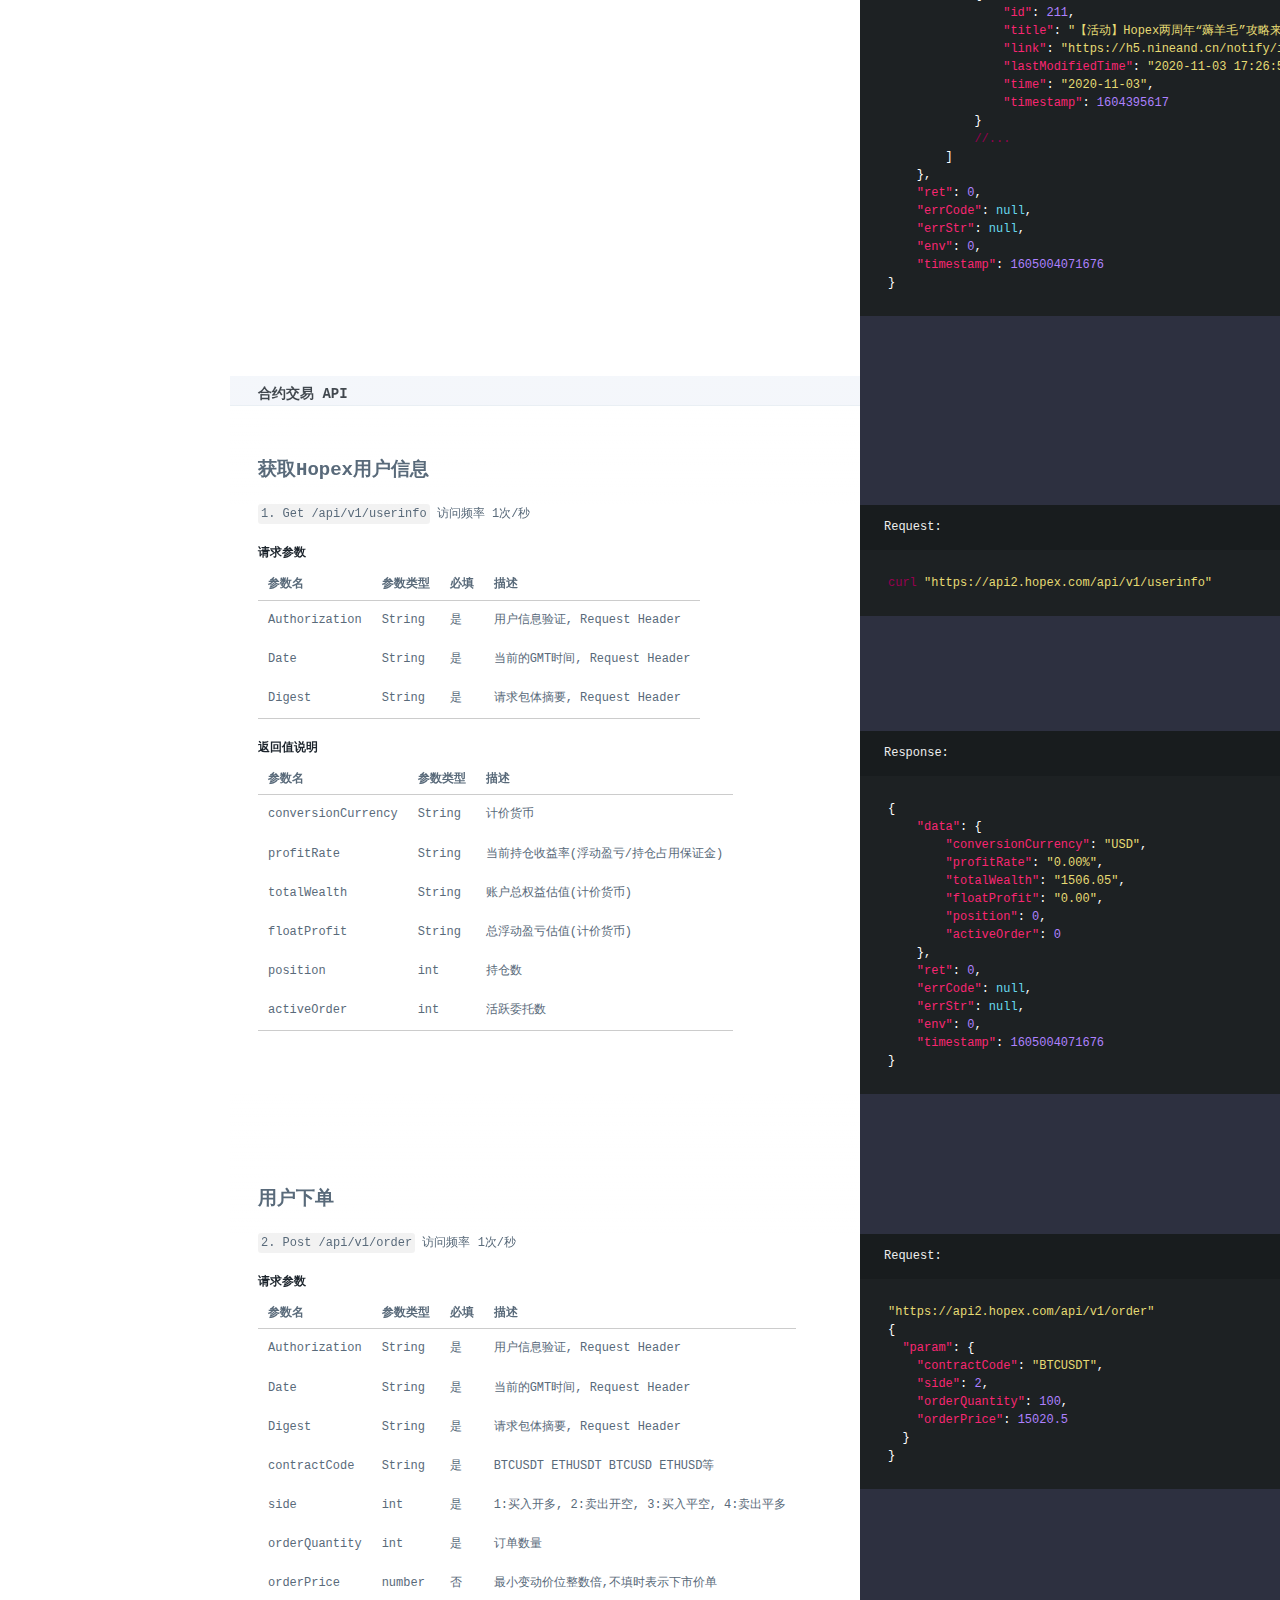
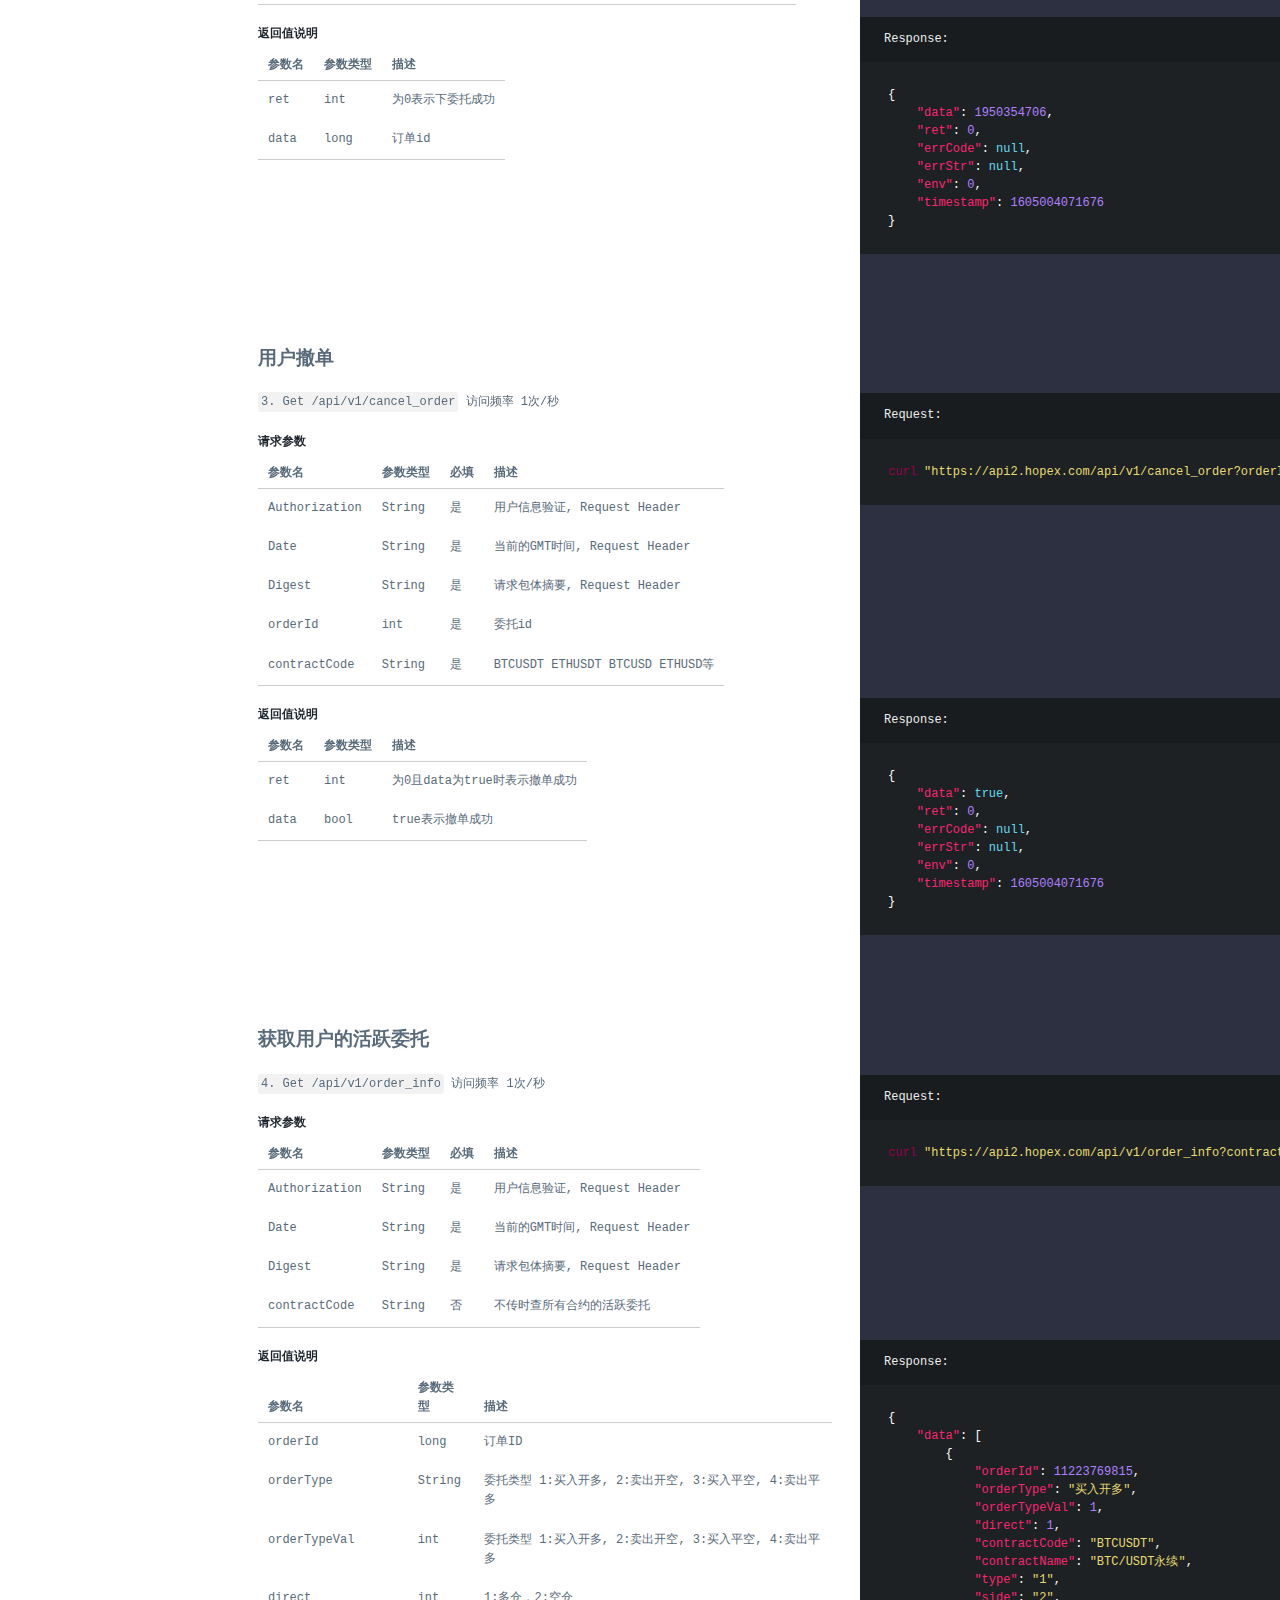
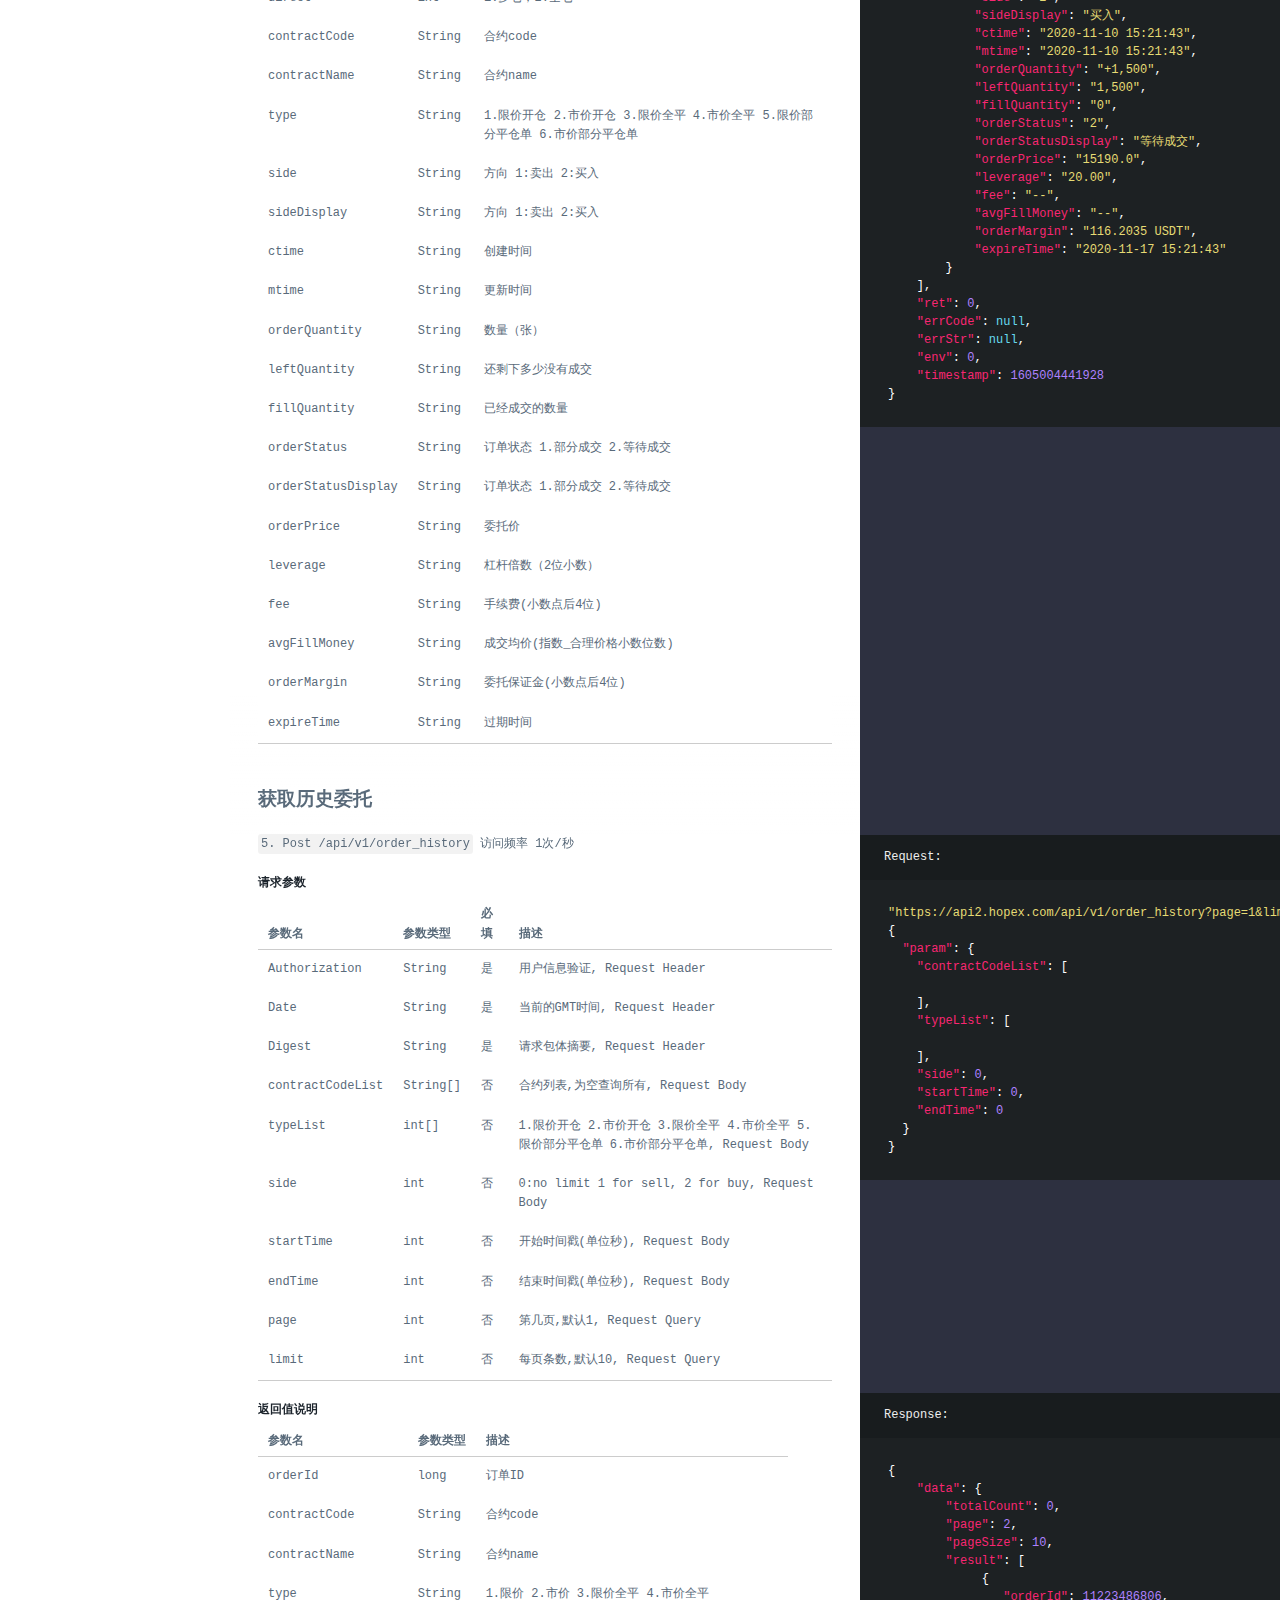
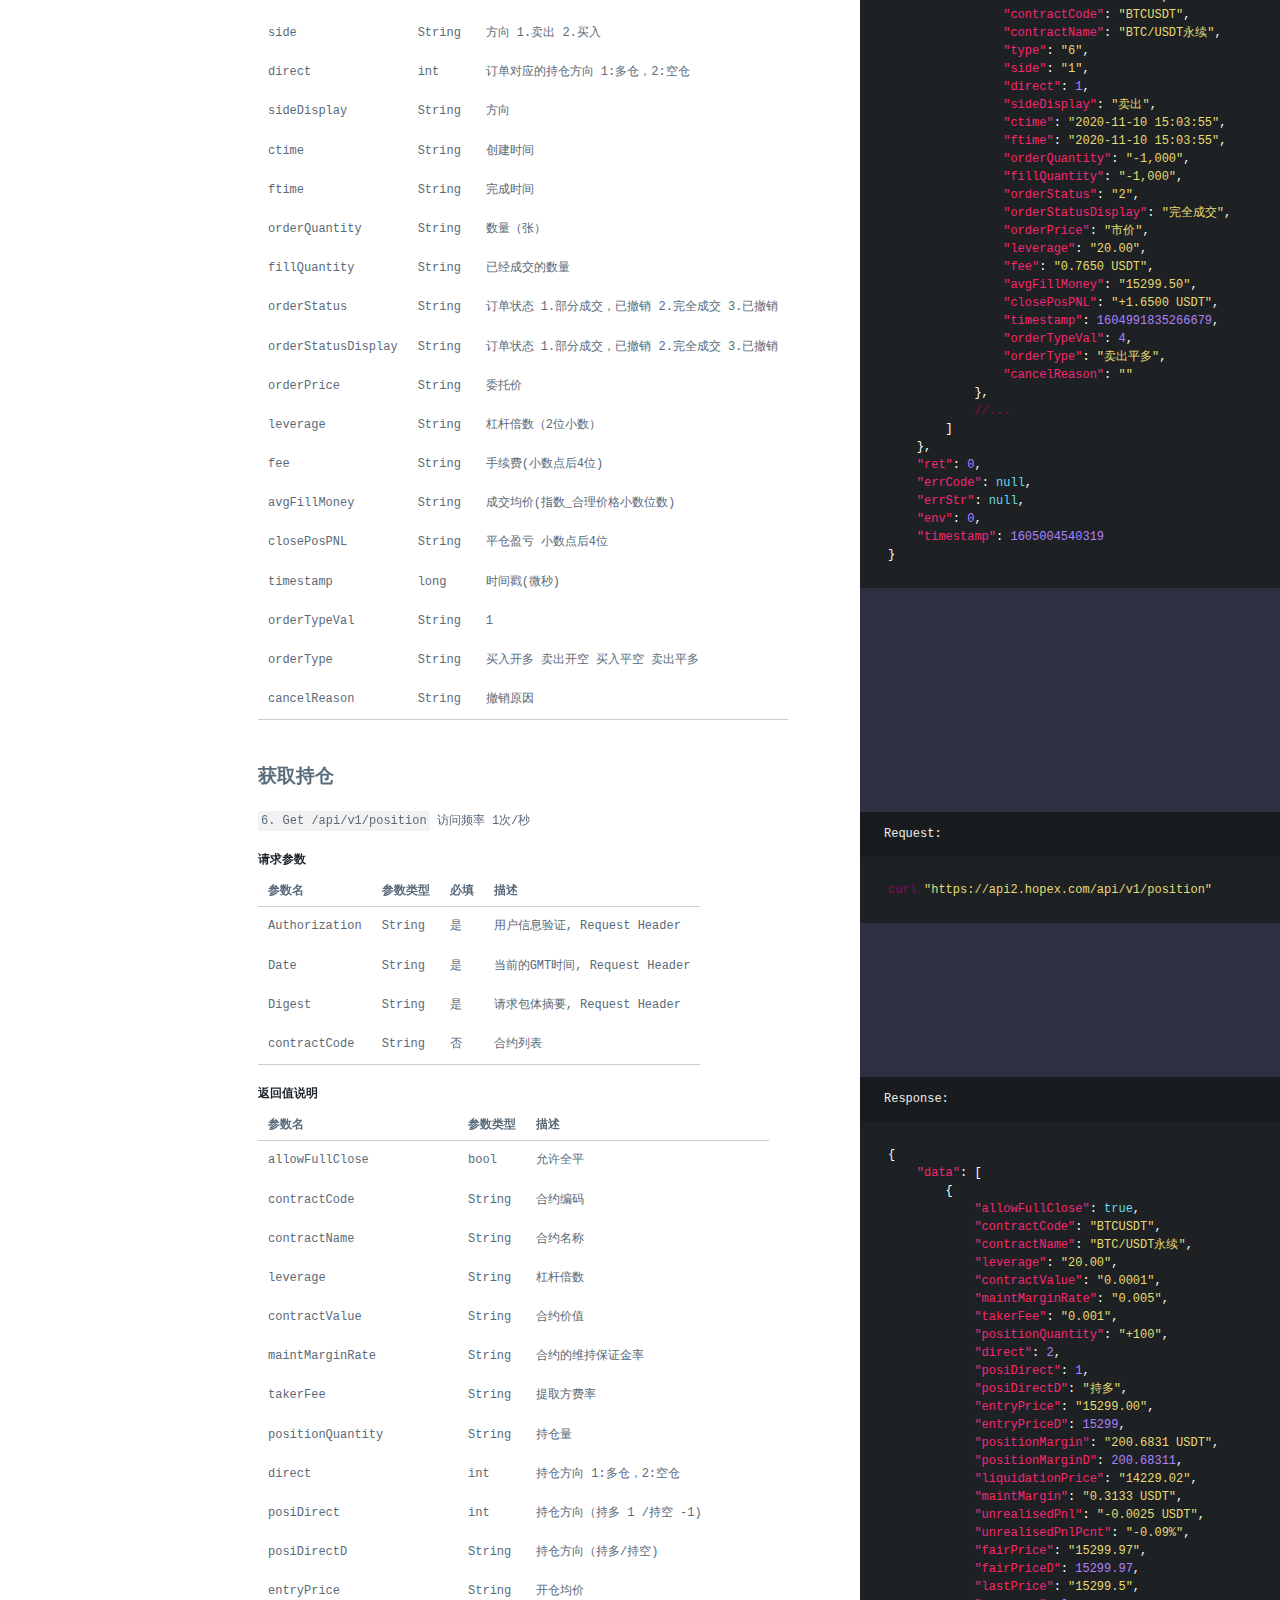
==== commit c3dac6b7: "publish: add go sdk" ====
--- a/contract/v1/cn/index.html
+++ b/contract/v1/cn/index.html
@@ -654,7 +654,7 @@
 <h1 id='sdk'>SDK与代码示例</h1>
 <p><strong>SDK（推荐）</strong></p>
 
-<p><a href="https://github.com/hopex-hk/hopex_Java">Java</a> | <a href="https://github.com/hopex-hk/hopex_Python">Python3</a> | <a href="https://github.com/hopex-hk/hopex_CSharp">C#</a> </p>
+<p><a href="https://github.com/hopex-hk/hopex_Java">Java</a> | <a href="https://github.com/hopex-hk/hopex_Python">Python3</a> | <a href="https://github.com/hopex-hk/hopex_CSharp">C#</a> | <a href="https://github.com/hopex-hk/go_sdk">Go</a></p>
 <h1 id='0adb1147b3'>常见问题</h1><h2 id='cb2d08126e'>接入、验签相关</h2><h3 id='q1-api-key'>Q1: 一个用户可以申请多少个Api Key?</h3>
 <p>A: 每个用户可以创建一个交易Api Key和一个只读Api Key</p>
 <h3 id='q2-api-key-api-key'>Q2: 交易Api Key跟只读Api Key有什么区别?</h3>
